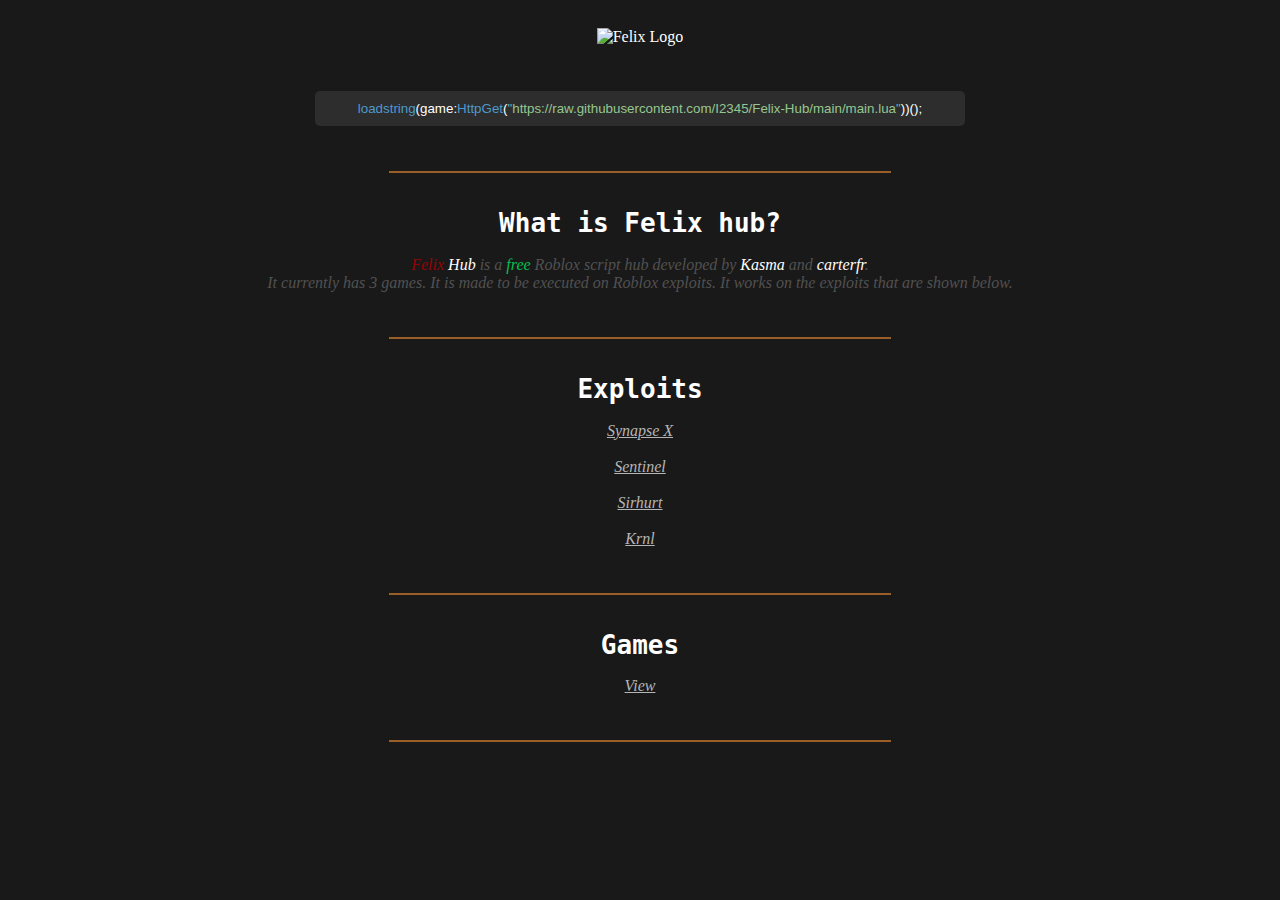
==== index.html @ 5412b0a8 "Nah bro, forgot to update Smth" ====
<!DOCTYPE html>
<html>
    <head>
        <title>Felix Hub</title>

        <meta charset = "utf-8">
		<link rel = "shortcut icon" type = "image/x-icon" href="Logo.ico" />

		<meta name = "author" content = "Felix Hub" />
		<meta name = "description" content = "Felix Hub" />
		<meta name = "keywords" content = "Felix, Hub, Felix Hub, script, lua, krnl, syn, Synapse, Script hub" />

		<meta property = "og:title" content = "Felix Hub" />
		<meta property = "og:description" content = "Official website for Felix hub" />
		<meta property = "og:type" content = "website" />
		<meta property = "og:url" content = "" />
		<meta property = "og:secure_url" content = "">
		<meta property = "og:image" content = "" />

        <style>
            body {
				background-color: rgb(25, 25, 25);
                color: white;
                font-family: "Trebuchet MS";
                background-image: url(Background.png);
				background-attachment: fixed;
				background-size: cover;
				background-repeat: no-repeat;
			}

            body::-webkit-scrollbar {
                width: 12px;
            }
      
            body::-webkit-scrollbar-thumb {
                background-color: rgb(80, 80, 80);
            }

            #owlImage {
                margin-top: 20px;
                height: 90px;
            }

            #scriptBtn {
                color: rgb(255, 255, 255);
                background-color: rgb(45, 45, 45);
                margin-top: 45px;
                border: 0px;
                border-radius: 5px;
                cursor: pointer;
                width: 650px;
                height: 35px;
            }

            #copyPopup {
                color: rgb(0, 0, 0);
                background-color: rgb(255, 255, 255);
                border: 0px;
                border-radius: 4px;
                text-align: center;
                position: absolute;
                display: none;
                width: 150px;
                height: 35px;
            }

            #gamesBtn {
                background-color: rgb(45, 45, 45); 
                color: rgb(255, 255, 255); 
                font-size: large; 
                border: 0px; 
                border-radius: 2px;
                cursor: pointer; 
                width: 100px; 
                height: 50px;
            }

            #discordBtn {
                background-color: rgb(114, 137, 218); 
                color: rgb(255, 255, 255); 
                font-size: large; 
                border: 0px; 
                border-radius: 2px;
                cursor: pointer; 
                width: 100px; 
                height: 50px;
            }

            #detailLine {
                margin-top: 45px;
                border: 1px solid rgb(153, 95, 39);
                width: 500px;
                height: 0px;
            }

            #copyBtn:hover {
                background-color: rgb(70, 70, 70);
            }
        </style>
    </head>
    <body>
        <input type="text" value="Copied to clipboard!" readonly id="copyPopup">
        <center>
            <img src="https://cdn.discordapp.com/attachments/880499651764191297/918914079064731698/Lal.png" alt="Felix Logo" id="owlImage">
            <br>
            <button id="scriptBtn"><span style="color: rgb(78, 153, 204);">loadstring</span>(game:<span style="color: rgb(78, 153, 204);">HttpGet</span>(<span style="color: rgb(80, 179, 179);">"</span><span style="color: rgb(149, 199, 144);">https://raw.githubusercontent.com/I2345/Felix-Hub/main/main.lua</span><span style="color: rgb(80, 179, 179);">"</span>))();</button>
            <br>
            <div id="detailLine"></div>
            <br>
            <h1 style="font-family: monospace;">What is Felix hub?</h1>
            <i style="color: rgb(81, 81, 81);"><span style="color: rgb(148, 4, 4);">Felix</span> <span style="color: rgb(255, 255, 255);">Hub</span> is a <span style="color: rgb(0, 192, 80);">free</span> Roblox script hub developed by <span style="color: rgb(255, 255, 255);">Kasma</span> and <span style="color: rgb(255, 255, 255);">carterfr</span>.<br>It currently has 3 games. It is made to be executed on Roblox exploits. It works on the exploits that are shown below.</i>
            <div id="detailLine"></div>
            <br>
            <h1 style="font-family: monospace;">Exploits</h1>
            <i style="color: rgb(180, 180, 180);"><a href="https://x.synapse.to/" target = "_blank" style="color: rgb(180, 180, 180);">Synapse X</a><br><br><a href="https://elymltd.selly.store/product/a6576d71/" target = "_blank" style="color: rgb(180, 180, 180);">Sentinel</a><br><br><a href="https://www.asshurthosting.pw/" target = "_blank" style="color: rgb(180, 180, 180);">Sirhurt</a><br><br><a href="https://cdn.discordapp.com/attachments/657795414820651008/673024862163304488/Krnl_Bootstrapper.exe" target = "_blank" style="color: rgb(180, 180, 180);">Krnl</a></i>
            <div id="detailLine"></div>
            <br>
            <h1 style="font-family: monospace;">Games</h1>
            <i style="color: rgb(180, 180, 180);"><a href="games.html" target = "_blank" style="color: rgb(180, 180, 180);">View</a>
            <div id="detailLine"></div>
            <br>
            <br>
            <br>
            <br>
        </center>

        <script type="text/javascript">
            const scriptBtn = document.getElementById("scriptBtn");
            const copyPopup = document.getElementById("copyPopup");
            const discordBtn = document.getElementById("discordBtn");

            scriptBtn.addEventListener("click", () => {
                const scriptBox = document.createElement("textarea");
                scriptBox.value = 'loadstring(game:HttpGet("https://raw.githubusercontent.com/ZinityDrops/OwlHubLink/master/OwlHubBack.lua"))();';
                document.body.appendChild(scriptBox);
                scriptBox.select();
                document.execCommand("copy");
                document.body.removeChild(scriptBox);
                copyPopup.style.display = "block";
                setTimeout(() => {copyPopup.style.display = "none";}, 1000);
            });
        </script>
    </body>
</html>
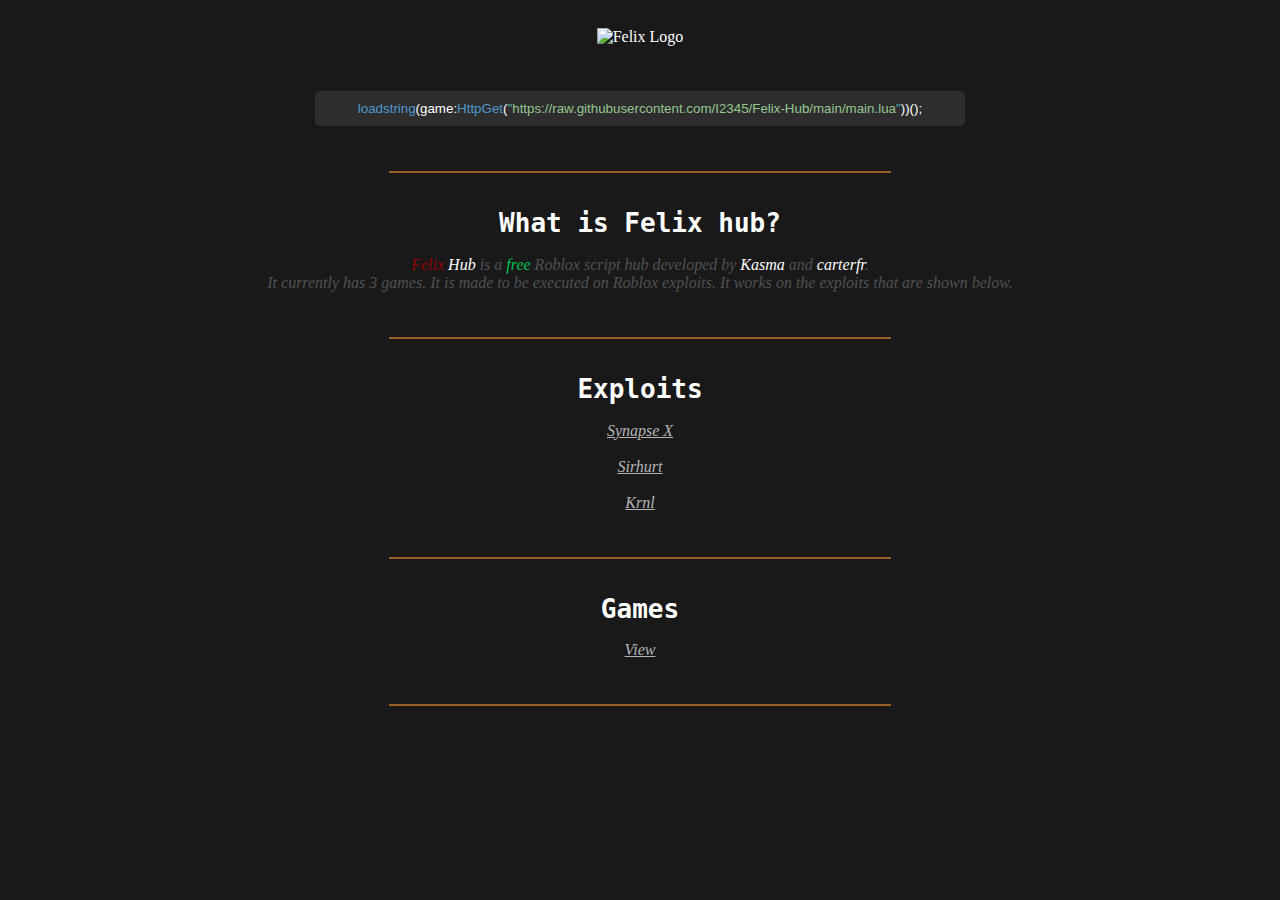
==== commit adb85fee: "Update index.html" ====
--- a/index.html
+++ b/index.html
@@ -112,7 +112,7 @@
             <div id="detailLine"></div>
             <br>
             <h1 style="font-family: monospace;">Exploits</h1>
-            <i style="color: rgb(180, 180, 180);"><a href="https://x.synapse.to/" target = "_blank" style="color: rgb(180, 180, 180);">Synapse X</a><br><br><a href="https://elymltd.selly.store/product/a6576d71/" target = "_blank" style="color: rgb(180, 180, 180);">Sentinel</a><br><br><a href="https://www.asshurthosting.pw/" target = "_blank" style="color: rgb(180, 180, 180);">Sirhurt</a><br><br><a href="https://cdn.discordapp.com/attachments/657795414820651008/673024862163304488/Krnl_Bootstrapper.exe" target = "_blank" style="color: rgb(180, 180, 180);">Krnl</a></i>
+            <i style="color: rgb(180, 180, 180);"><a href="https://x.synapse.to/" target = "_blank" style="color: rgb(180, 180, 180);">Synapse X</a><br><br><a href="https://www.asshurthosting.pw/" target = "_blank" style="color: rgb(180, 180, 180);">Sirhurt</a><br><br><a href="https://cdn.discordapp.com/attachments/657795414820651008/673024862163304488/Krnl_Bootstrapper.exe" target = "_blank" style="color: rgb(180, 180, 180);">Krnl</a></i>
             <div id="detailLine"></div>
             <br>
             <h1 style="font-family: monospace;">Games</h1>
@@ -141,4 +141,4 @@
             });
         </script>
     </body>
-</html>+</html>
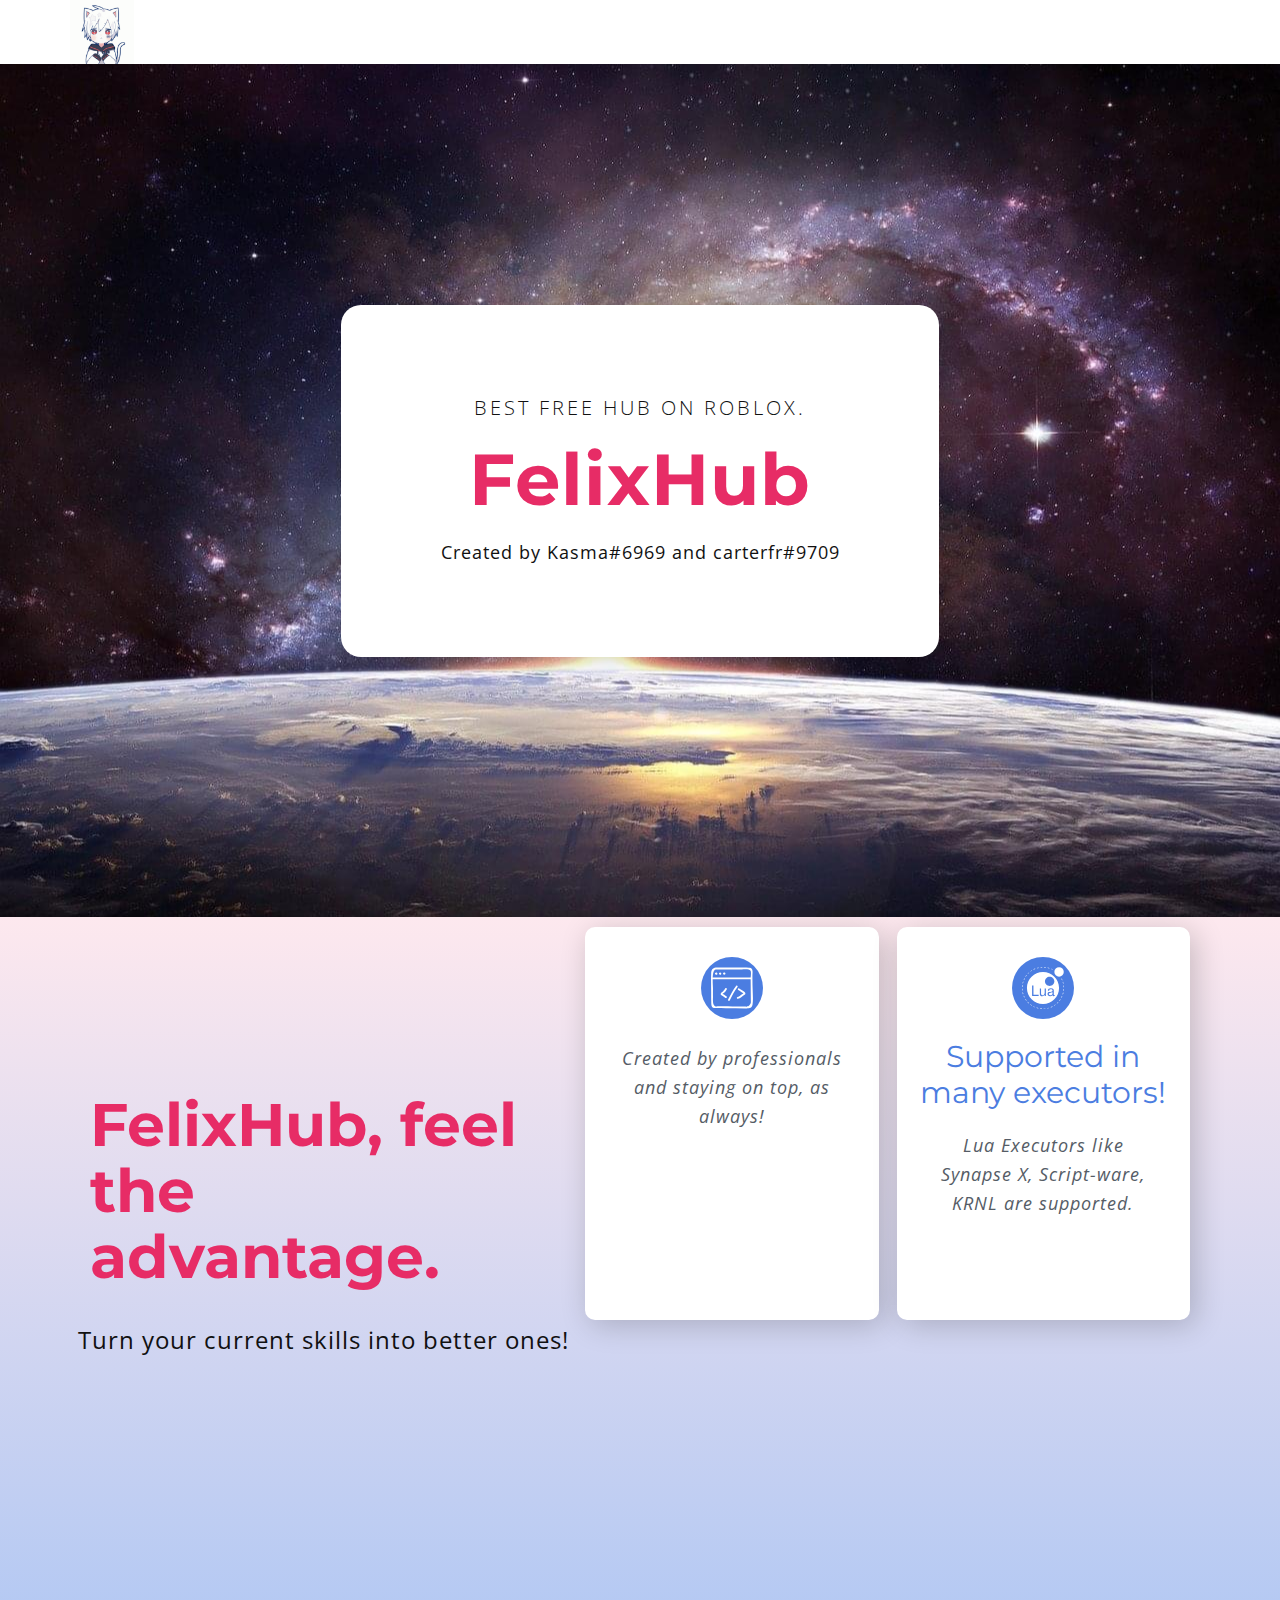
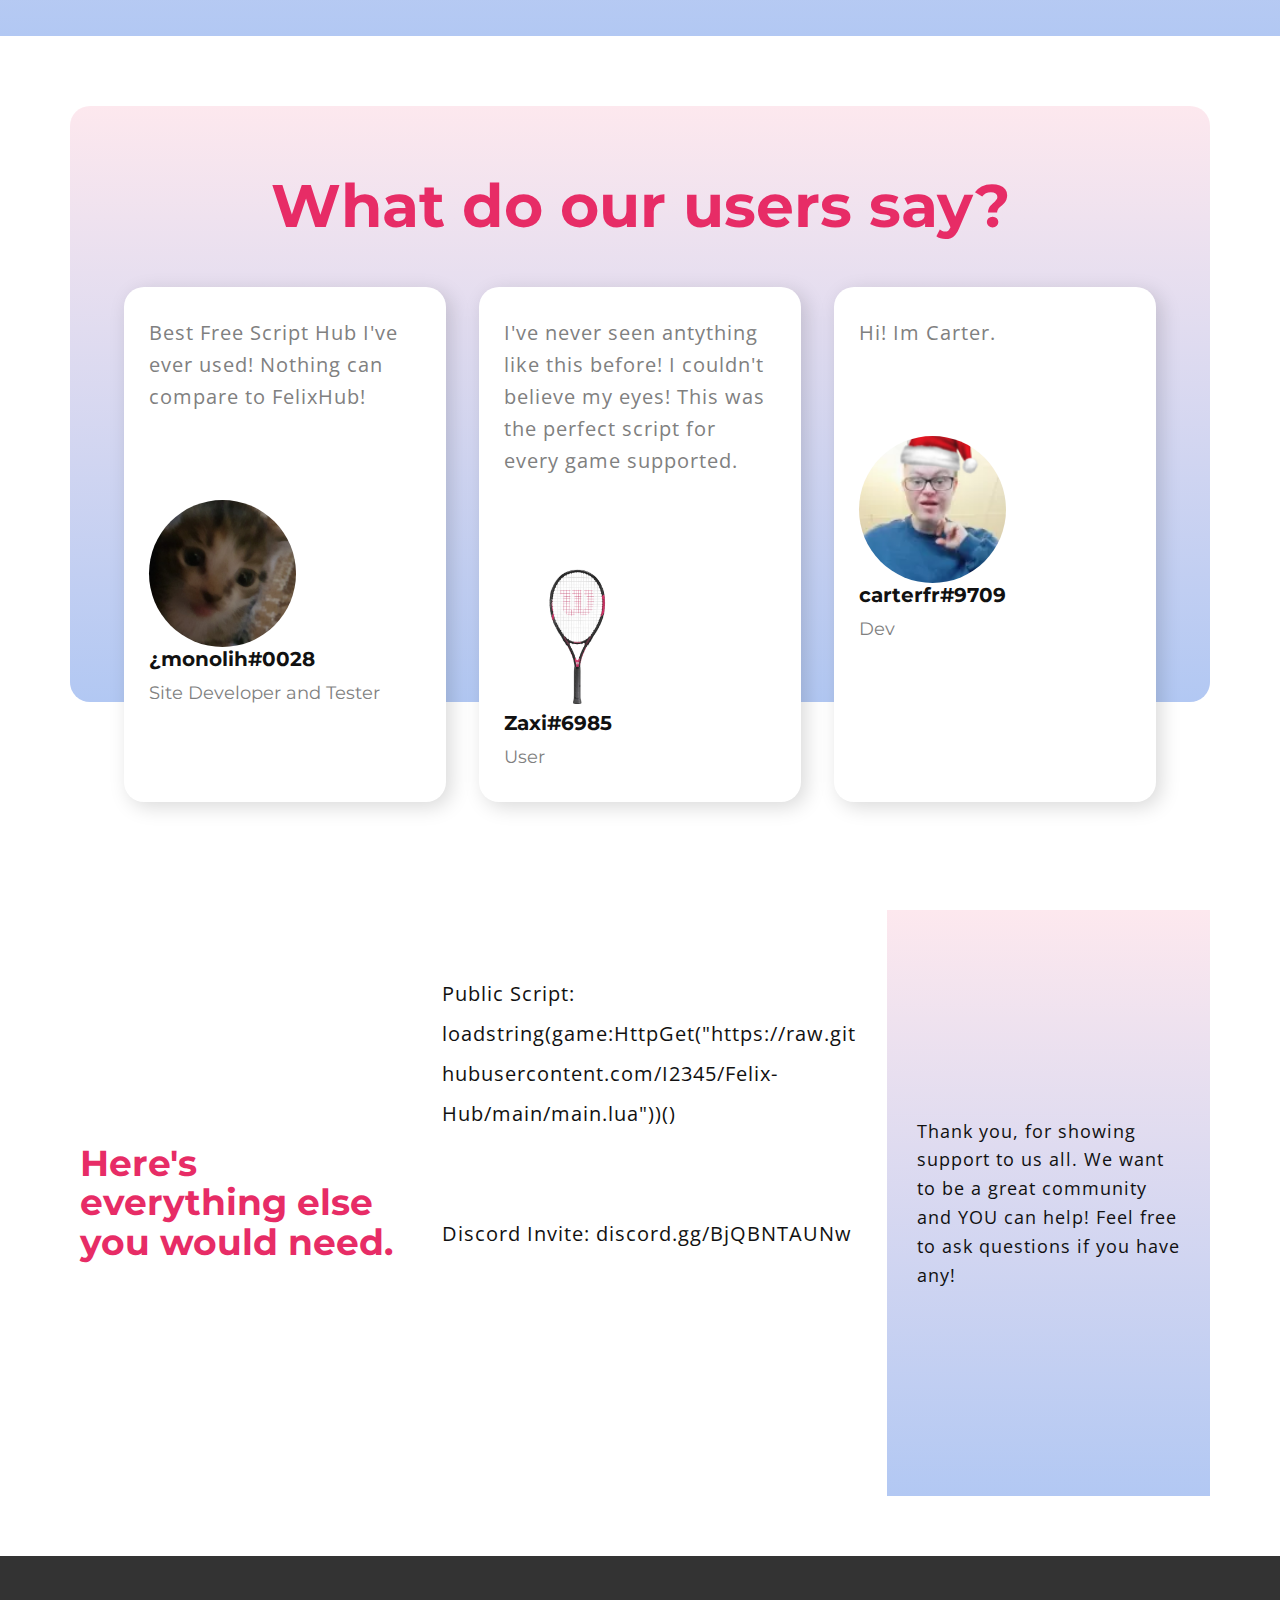
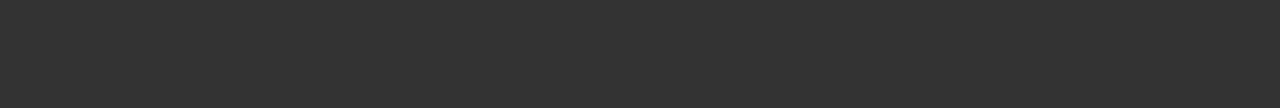
==== commit 7a8511b4: "Add files via upload" ====
--- a/index.html
+++ b/index.html
@@ -1,144 +1,173 @@
-<!DOCTYPE html>
-<html>
-    <head>
-        <title>Felix Hub</title>
-
-        <meta charset = "utf-8">
-		<link rel = "shortcut icon" type = "image/x-icon" href="Logo.ico" />
-
-		<meta name = "author" content = "Felix Hub" />
-		<meta name = "description" content = "Felix Hub" />
-		<meta name = "keywords" content = "Felix, Hub, Felix Hub, script, lua, krnl, syn, Synapse, Script hub" />
-
-		<meta property = "og:title" content = "Felix Hub" />
-		<meta property = "og:description" content = "Official website for Felix hub" />
-		<meta property = "og:type" content = "website" />
-		<meta property = "og:url" content = "" />
-		<meta property = "og:secure_url" content = "">
-		<meta property = "og:image" content = "" />
-
-        <style>
-            body {
-				background-color: rgb(25, 25, 25);
-                color: white;
-                font-family: "Trebuchet MS";
-                background-image: url(Background.png);
-				background-attachment: fixed;
-				background-size: cover;
-				background-repeat: no-repeat;
-			}
-
-            body::-webkit-scrollbar {
-                width: 12px;
-            }
-      
-            body::-webkit-scrollbar-thumb {
-                background-color: rgb(80, 80, 80);
-            }
-
-            #owlImage {
-                margin-top: 20px;
-                height: 90px;
-            }
-
-            #scriptBtn {
-                color: rgb(255, 255, 255);
-                background-color: rgb(45, 45, 45);
-                margin-top: 45px;
-                border: 0px;
-                border-radius: 5px;
-                cursor: pointer;
-                width: 650px;
-                height: 35px;
-            }
-
-            #copyPopup {
-                color: rgb(0, 0, 0);
-                background-color: rgb(255, 255, 255);
-                border: 0px;
-                border-radius: 4px;
-                text-align: center;
-                position: absolute;
-                display: none;
-                width: 150px;
-                height: 35px;
-            }
-
-            #gamesBtn {
-                background-color: rgb(45, 45, 45); 
-                color: rgb(255, 255, 255); 
-                font-size: large; 
-                border: 0px; 
-                border-radius: 2px;
-                cursor: pointer; 
-                width: 100px; 
-                height: 50px;
-            }
-
-            #discordBtn {
-                background-color: rgb(114, 137, 218); 
-                color: rgb(255, 255, 255); 
-                font-size: large; 
-                border: 0px; 
-                border-radius: 2px;
-                cursor: pointer; 
-                width: 100px; 
-                height: 50px;
-            }
-
-            #detailLine {
-                margin-top: 45px;
-                border: 1px solid rgb(153, 95, 39);
-                width: 500px;
-                height: 0px;
-            }
-
-            #copyBtn:hover {
-                background-color: rgb(70, 70, 70);
-            }
-        </style>
-    </head>
-    <body>
-        <input type="text" value="Copied to clipboard!" readonly id="copyPopup">
-        <center>
-            <img src="https://cdn.discordapp.com/attachments/880499651764191297/918914079064731698/Lal.png" alt="Felix Logo" id="owlImage">
-            <br>
-            <button id="scriptBtn"><span style="color: rgb(78, 153, 204);">loadstring</span>(game:<span style="color: rgb(78, 153, 204);">HttpGet</span>(<span style="color: rgb(80, 179, 179);">"</span><span style="color: rgb(149, 199, 144);">https://raw.githubusercontent.com/I2345/Felix-Hub/main/main.lua</span><span style="color: rgb(80, 179, 179);">"</span>))();</button>
-            <br>
-            <div id="detailLine"></div>
-            <br>
-            <h1 style="font-family: monospace;">What is Felix hub?</h1>
-            <i style="color: rgb(81, 81, 81);"><span style="color: rgb(148, 4, 4);">Felix</span> <span style="color: rgb(255, 255, 255);">Hub</span> is a <span style="color: rgb(0, 192, 80);">free</span> Roblox script hub developed by <span style="color: rgb(255, 255, 255);">Kasma</span> and <span style="color: rgb(255, 255, 255);">carterfr</span>.<br>It currently has 3 games. It is made to be executed on Roblox exploits. It works on the exploits that are shown below.</i>
-            <div id="detailLine"></div>
-            <br>
-            <h1 style="font-family: monospace;">Exploits</h1>
-            <i style="color: rgb(180, 180, 180);"><a href="https://x.synapse.to/" target = "_blank" style="color: rgb(180, 180, 180);">Synapse X</a><br><br><a href="https://www.asshurthosting.pw/" target = "_blank" style="color: rgb(180, 180, 180);">Sirhurt</a><br><br><a href="https://cdn.discordapp.com/attachments/657795414820651008/673024862163304488/Krnl_Bootstrapper.exe" target = "_blank" style="color: rgb(180, 180, 180);">Krnl</a></i>
-            <div id="detailLine"></div>
-            <br>
-            <h1 style="font-family: monospace;">Games</h1>
-            <i style="color: rgb(180, 180, 180);"><a href="games.html" target = "_blank" style="color: rgb(180, 180, 180);">View</a>
-            <div id="detailLine"></div>
-            <br>
-            <br>
-            <br>
-            <br>
-        </center>
-
-        <script type="text/javascript">
-            const scriptBtn = document.getElementById("scriptBtn");
-            const copyPopup = document.getElementById("copyPopup");
-            const discordBtn = document.getElementById("discordBtn");
-
-            scriptBtn.addEventListener("click", () => {
-                const scriptBox = document.createElement("textarea");
-                scriptBox.value = 'loadstring(game:HttpGet("https://raw.githubusercontent.com/ZinityDrops/OwlHubLink/master/OwlHubBack.lua"))();';
-                document.body.appendChild(scriptBox);
-                scriptBox.select();
-                document.execCommand("copy");
-                document.body.removeChild(scriptBox);
-                copyPopup.style.display = "block";
-                setTimeout(() => {copyPopup.style.display = "none";}, 1000);
-            });
-        </script>
-    </body>
-</html>
+<!DOCTYPE html>
+<html style="font-size: 16px;">
+  <head>
+    <meta name="viewport" content="width=device-width, initial-scale=1.0">
+    <meta charset="utf-8">
+    <meta name="keywords" content="​Felix, Hub, Felix Hub, script, lua, krnl, syn, Synapse, Script hub">
+    <meta name="description" content="Felix Hub">
+    <meta name="page_type" content="np-template-header-footer-from-plugin">
+    <title>FelixHub</title>
+    <link rel="stylesheet" href="goodlookingpage.css" media="screen">
+<link rel="stylesheet" href="Home-1.css" media="screen">
+    <script class="u-script" type="text/javascript" src="jquery-1.9.1.min.js" defer=""></script>
+    <script class="u-script" type="text/javascript" src="goodlookingpage.js" defer=""></script>
+    <link id="u-theme-google-font" rel="stylesheet" href="https://fonts.googleapis.com/css?family=Montserrat:100,100i,200,200i,300,300i,400,400i,500,500i,600,600i,700,700i,800,800i,900,900i|Open+Sans:300,300i,400,400i,600,600i,700,700i,800,800i">
+    <link id="u-page-google-font" rel="stylesheet" href="https://fonts.googleapis.com/css?family=Open+Sans:300,300i,400,400i,600,600i,700,700i,800,800i|Montserrat:100,100i,200,200i,300,300i,400,400i,500,500i,600,600i,700,700i,800,800i,900,900i|Montserrat:100,100i,200,200i,300,300i,400,400i,500,500i,600,600i,700,700i,800,800i,900,900i">
+    
+    
+    
+    
+    
+    <script type="application/ld+json">{
+		"@context": "http://schema.org",
+		"@type": "Organization",
+		"name": "",
+		"logo": "images/a_6859db1956e56ae74cf65eb0927b75ad.png"
+}</script>
+    <meta name="theme-color" content="#4b7de1">
+    <meta property="og:title" content="FelixHub">
+    <meta property="og:type" content="FelixHub">
+  </head>
+  <body data-home-page-title="Home 1" class="u-body"><header class="u-clearfix u-header u-header" id="sec-fce5"><div class="u-clearfix u-sheet u-sheet-1">
+        <a href="https://discord.com/invite/BjQBNTAUNw" class="u-image u-logo u-image-1" data-image-width="439" data-image-height="439">
+          <img src="images/a_6859db1956e56ae74cf65eb0927b75ad.png" class="u-logo-image u-logo-image-1">
+        </a>
+      </div></header>
+    <section class="u-align-center-xs u-clearfix u-image u-section-1" id="carousel_5937" data-image-width="1280" data-image-height="920">
+      <div class="u-clearfix u-sheet u-sheet-1">
+        <div class="u-align-center u-container-style u-group u-radius-20 u-shape-round u-white u-group-1">
+          <div class="u-container-layout u-valign-middle u-container-layout-1">
+            <h5 class="u-custom-font u-text u-text-default u-text-font u-text-1">Best free hub on roblox.<br>
+            </h5>
+            <h1 class="u-text u-text-palette-2-base u-text-2">FelixHub</h1>
+            <p class="u-text u-text-3">Created by Kasma#6969 and ​carterfr#9709</p>
+          </div>
+        </div>
+      </div>
+    </section>
+    <section class="u-align-center u-clearfix u-gradient u-section-2" id="carousel_9938">
+      <div class="u-clearfix u-sheet u-sheet-1">
+        <div class="u-align-left u-container-style u-expanded-width-md u-expanded-width-sm u-expanded-width-xs u-group u-shape-rectangle u-group-1">
+          <div class="u-container-layout u-container-layout-1">
+            <h1 class="u-text u-text-palette-2-base u-text-1">FelixHub, feel the advantage.<br>
+            </h1>
+            <p class="u-text u-text-2">Turn your current skills into better ones!<br>
+            </p>
+          </div>
+        </div>
+        <div class="u-clearfix u-expanded-width-md u-expanded-width-sm u-expanded-width-xs u-gutter-18 u-layout-wrap u-layout-wrap-1">
+          <div class="u-gutter-0 u-layout">
+            <div class="u-layout-row">
+              <div class="u-size-30">
+                <div class="u-layout-col">
+                  <div class="u-align-center u-container-style u-layout-cell u-radius-10 u-size-60 u-white u-layout-cell-1">
+                    <div class="u-container-layout u-valign-top u-container-layout-2"><span class="u-icon u-icon-circle u-palette-1-base u-spacing-10 u-text-white u-icon-1"><svg class="u-svg-link" preserveAspectRatio="xMidYMin slice" viewBox="0 0 52 52" style=""><use xlink:href="#svg-fd77"></use></svg><svg class="u-svg-content" viewBox="0 0 52 52" id="svg-fd77" style="enable-background:new 0 0 52 52;"><style type="text/css"> .st0{fill:currentColor;} </style><g><g><path class="st0" d="M5.7153444,3.0196626c7.208375-0.0026305,14.416749-0.0052609,21.6251221-0.0078914    c3.6041851-0.0013154,7.2083759-0.0048332,10.8125629-0.0039458c2.6883469,0.0006621,9.0847397-0.9706607,10.8401718,1.7546816    c1.083931,1.6828256,0.069828,7.7965903,0.0884209,9.8724613c0.0324211,3.6199036,0.0648422,7.2398052,0.0972633,10.8597069    s0.0648422,7.2398071,0.0972633,10.8597069c0.0147362,1.6454124,0.0294724,3.2908211,0.0442085,4.9362335    c0.0268898,3.002285,0.4466095,3.806427-1.7607574,6.0158997c-2.0892868,2.0912781-2.9524918,1.7447853-5.6366348,1.7146645    c-1.940052-0.0217705-3.8801041-0.0435371-5.8201561-0.0653076c-3.2334175-0.0362854-6.4668369-0.072567-9.7002563-0.1088486    c-3.5567608-0.0399132-7.1135216-0.0798225-10.6702814-0.1197357c-1.6167097-0.0181427-3.2334194-0.0362816-4.8501291-0.0544243    c-0.9156218-0.010273-5.0593328,0.4065285-5.8201542-0.0653076c-3.2996542-2.0463524-2.5931625-7.5946312-2.6115792-10.8581123    c-0.0220373-3.9050331,0.0037193-7.8109589,0.0064125-11.7160664c0.002389-3.4640903-2.0751817-23.1466141,3.7376983-22.8231163    c1.4467583,0.0805149,1.4422145-2.1697378,0-2.25C1.9932803,0.7264534,0.4209932,3.6954861,0.2329561,7.51933    c-0.3989935,8.1137629-0.0246353,16.341053-0.0302384,24.4655304c-0.0025623,3.7152557-0.0733257,7.4410667,0.0977079,11.1536751    c0.0882244,1.9150772-0.1633612,5.0586624,1.3338666,6.6088524c1.1466193,1.1871758,2.8986464,1.0711594,4.3977227,1.1210518    c4.1977358,0.1397133,8.4103928,0.0943756,12.6103344,0.1415024c8.0835476,0.0907097,16.1670952,0.1814156,24.2506409,0.2721252    c4.4955101,0.0504417,7.8776016,0.0404243,8.5935326-5.0820122c1.0600586-7.5846672-0.0155563-16.0068302-0.0841637-23.6671162    c-0.0353661-3.9489861-0.0707359-7.8979702-0.1061058-11.8469543c-0.020565-2.2963696,0.7209358-5.841887-0.493-7.9315519    c-0.8130341-1.3995544-2.1307983-1.5108507-3.6444664-1.6973795c-4.2664299-0.5257511-8.6486931-0.2993573-12.9375992-0.2977922    C24.7192402,0.7627277,15.2172928,0.7661951,5.7153444,0.7696626C4.2676001,0.7701908,4.2651563,3.0201917,5.7153444,3.0196626    L5.7153444,3.0196626z"></path>
+</g><g><path class="st0" d="M1.4655957,15.2653904c15.958334,0,31.9166679,0,47.875,0c1.4477692,0,1.4501648-2.25,0-2.25    c-15.9583321,0-31.916666,0-47.875,0C0.0178281,13.0153904,0.0154301,15.2653904,1.4655957,15.2653904L1.4655957,15.2653904z"></path>
+</g><g><path class="st0" d="M33.7156334,28.4595432c1.0991974,0.7080593,2.1983948,1.4161205,3.2975922,2.1241817    c0.9828072,0.6330872,3.0727615,1.5451317,3.3968315,2.7417946c0.1723366-0.4234924,0.3446732-0.8469849,0.5170059-1.2704735    c-1.3122063,0.8711433-2.7128487,1.6765289-3.9372826,2.6697121c-1.3944206,1.1310692-2.4307365,2.093708-4.2339096,2.5557976    c-1.4016762,0.3591995-0.8075924,2.5298653,0.5981369,2.1696281c1.5343513-0.3931999,2.8882179-1.0673904,4.0923882-2.1057053    c1.4541092-1.2538261,3.012661-2.2820129,4.6162872-3.3466263c0.4198875-0.2787552,0.6527481-0.7692223,0.5170021-1.2704735    c-0.3984642-1.4713593-1.4258423-2.137001-2.6502228-2.9394569c-1.6838837-1.103611-3.3856621-2.1809139-5.0782089-3.2711887    C33.6303673,25.7302856,32.5010109,27.6771278,33.7156334,28.4595432L33.7156334,28.4595432z"></path>
+</g><g><path class="st0" d="M31.2273731,23.1362705c-4.1530972,5.1489716-6.8964005,11.436636-10.001585,17.243494    c-0.6826324,1.2765617,1.2590065,2.4143677,1.9428082,1.1356201c2.9921684-5.5955124,5.6459656-11.8242493,9.6497669-16.7881241    C33.7193031,23.6102848,32.1369476,22.0085888,31.2273731,23.1362705L31.2273731,23.1362705z"></path>
+</g><g><path class="st0" d="M17.556591,26.6633339c-0.9987144,1.7159729-1.9798641,3.0071659-3.6079464,4.172327    c-0.7695513,0.5507412-1.7349358,1.1525154-1.9209919,2.163496c-0.165267,0.8980179,0.2911882,1.4290581,0.9583788,1.9197922    c1.5859613,1.1665115,3.3138208,2.0838203,4.8621759,3.3292007c1.117979,0.8992157,2.7198181-0.6830482,1.5909901-1.590992    c-0.9680214-0.7786026-1.9538059-1.532383-2.9833469-2.2285004c-0.4681625-0.3165436-1.0119801-0.5728569-1.4471149-0.9268341    c-0.1978502-0.20467-0.4301414-0.2467346-0.6968746-0.1261902c0.3267059-0.2843781,0.6727858-0.541584,1.0382376-0.7716255    c1.8454657-1.3136559,3.0108461-2.8489857,4.1493025-4.8050556C20.229208,26.5450115,18.2854309,25.4110584,17.556591,26.6633339    L17.556591,26.6633339z"></path>
+</g><g><path class="st0" d="M5.7915654,8.8149681C5.7771521,8.7709093,5.7627382,8.7268505,5.7483249,8.6827908    c0.0964398-0.3648548,0.1928792-0.7297096,0.2893186-1.0945644C6.2048359,7.537868,6.3720279,7.4875102,6.5392199,7.4371519    c0.1654749,0.0964398,0.3309503,0.1928792,0.4964256,0.289319C7.0572352,7.7862816,7.078825,7.8460927,7.1004148,7.9059033    c-0.1939669-0.5755577-0.7744045-0.953238-1.3838835-0.7857442C5.1549091,7.2745013,4.7359071,7.925777,4.9307871,8.5040426    c0.3924518,1.1645203,1.8043666,1.6236248,2.6978469,0.6751738C7.8930974,8.8984823,8.0483971,8.466608,7.9179525,8.0846519    C7.8024306,7.7463908,7.6559191,7.459703,7.3825555,7.223978c-0.4598699-0.3965521-1.1390524-0.4519377-1.5909901,0    C5.3858886,7.6296554,5.3294358,8.4164677,5.7915654,8.8149681L5.7915654,8.8149681z"></path>
+</g><g><path class="st0" d="M10.278368,8.0779934c0.0212612,0.4457226,0.1603069,0.7694912,0.455121,1.1082945    c0.3739891,0.4297924,1.22083,0.4443913,1.5909901,0c0.11131-0.1336317,0.2234802-0.2655115,0.3039465-0.420023    c0.2072554-0.3979712,0.2234707-1.0531201-0.175909-1.3633046c-0.7418728-0.5761871-1.4834785-0.5761752-2.2252827,0.0000153    c-0.4802608,0.3730392-0.3918581,1.1991315,0,1.5909905c0.4740496,0.4740496,1.1094694,0.3740177,1.5909901,0    c0.0307255-0.0238657,0.061451-0.0477314,0.0921764-0.0715971c-0.1654749,0.0964394-0.3309507,0.1928787-0.4964256,0.2893181    c-0.0493994-0.02279-0.0987997-0.0227928-0.1482029-0.0000105c-0.1654749-0.0964394-0.3309498-0.1928787-0.4964256-0.289319    c0.0307274,0.0238647,0.0614538,0.0477285,0.0921803,0.0715933c-0.0586367-0.4544353-0.1172733-0.9088697-0.17591-1.3633046    c0.0159578-0.0117826,0.0319147-0.0235658,0.0478725-0.0353484c0.5303297,0,1.0606604,0,1.5909901,0    c-0.0255136-0.0293212-0.0510283-0.0586419-0.0765419-0.0879631c0.0964394,0.1654749,0.1928787,0.3309503,0.289319,0.4964256    c-0.0029631,0.024744-0.0059261,0.049489-0.0088882,0.0742331c-0.0289574-0.6070514-0.4963293-1.1249995-1.125-1.1249995    C10.8165054,6.9529939,10.2492762,7.4681411,10.278368,8.0779934L10.278368,8.0779934z"></path>
+</g><g><path class="st0" d="M15.5054188,7.6382213c-0.024972,0.039402-0.049943,0.078804-0.0749149,0.118206    c0.134532-0.134532,0.2690639-0.2690635,0.4035959-0.4035954c-0.0413809,0.0215344-0.0827618,0.0430694-0.1241426,0.0646038    c0.37854,0,0.7570782,0,1.1356182,0c-0.0832291-0.0619769-0.1664581-0.1239533-0.2496872-0.1859303    c0.0758953,0.5889664,0.1517906,1.1779327,0.2276859,1.7669001c0.0397491-0.0420952,0.0795002-0.0841894,0.1192493-0.1262836    c-0.6401653-0.2651644-1.2803297-0.5303297-1.920495-0.795495c0.1169672,1.4253569,1.6051378,1.8284397,2.6143255,0.9290514    c0.5951996-0.5304403,0.3112698-1.3606348-0.2276859-1.7668996c-0.0367603-0.02771-0.0735207-0.0554204-0.110281-0.0831304    c0.134531,0.1345315,0.2690639,0.2690635,0.403595,0.4035954c-0.0073853,0.0103002-0.0147705,0.0206003-0.0221558,0.030901    C17.4535599,7.026824,16.9297352,6.6303067,16.2962418,6.8044c-0.5348845,0.1469946-1.0137949,0.8168726-0.7857437,1.383884    c0.177597,0.4415655,0.3778362,0.7030783,0.7628517,0.9933043c-0.0758953-0.5889673-0.1517906-1.1779337-0.2276859-1.7669001    c-0.0115719,0.0000081-0.0231438,0.0000157-0.0347157,0.0000238c0.18927-0.0511985,0.37854-0.102397,0.5678101-0.1535954    c0.0099735,0.0065184,0.019949,0.0130372,0.0299244,0.0195556c0.1654739,0.0964398,0.3309498,0.1928792,0.4964256,0.289319    c0.0076733,0.0177875,0.0153484,0.0355744,0.0230236,0.0533619c0.051199,0.1892695,0.1023979,0.3785391,0.153595,0.5678091    c-0.0031319-0.0381784-0.0062656-0.0763569-0.0093975-0.1145353c-0.0752392-0.916862-1.2047997-1.5533972-1.920496-0.795495    c-0.0397501,0.0420942-0.0795002,0.0841889-0.1192503,0.1262832c-0.5404005,0.5722694-0.357523,1.3311238,0.2276859,1.7668996    c0.08323,0.0619764,0.1664591,0.1239538,0.2496881,0.1859303c0.3240585,0.2413092,0.8051071,0.171999,1.1356182,0    c0.2722664-0.1416874,0.4400864-0.3298969,0.6026516-0.5864058C18.225626,7.5472031,16.2793121,6.4171152,15.5054188,7.6382213    L15.5054188,7.6382213z"></path>
+</g>
+</g></svg></span>
+                      <p class="u-text u-text-palette-5-dark-2 u-text-3">Created by ​professionals and staying on top, as always!<br>
+                      </p>
+                    </div>
+                  </div>
+                </div>
+              </div>
+              <div class="u-size-30">
+                <div class="u-layout-col">
+                  <div class="u-align-center u-container-style u-layout-cell u-radius-10 u-size-60 u-white u-layout-cell-2">
+                    <div class="u-container-layout u-container-layout-3"><span class="u-icon u-icon-circle u-palette-1-base u-spacing-10 u-icon-2"><svg class="u-svg-link" preserveAspectRatio="xMidYMin slice" viewBox="0 0 24 24" style=""><use xlink:href="#svg-bffd"></use></svg><svg class="u-svg-content" viewBox="0 0 24 24" id="svg-bffd"><path d="M.38 10.377l-.272-.037c-.048.344-.082.695-.101 1.041l.275.016c.018-.34.051-.682.098-1.02zM4.136 3.289l-.184-.205c-.258.232-.509.48-.746.734l.202.188c.231-.248.476-.49.728-.717zM5.769 2.059l-.146-.235c-.296.186-.586.385-.863.594l.166.219c.27-.203.554-.399.843-.578zM1.824 18.369c.185.297.384.586.593.863l.22-.164c-.205-.271-.399-.555-.58-.844l-.233.145zM1.127 16.402l-.255.104c.129.318.274.635.431.943l.005.01.245-.125-.005-.01c-.153-.301-.295-.611-.421-.922zM.298 9.309l.269.063c.076-.332.168-.664.272-.986l-.261-.087c-.108.332-.202.672-.28 1.01zM.274 12.42l-.275.01c.012.348.04.699.083 1.043l.273-.033c-.042-.336-.069-.68-.081-1.02zM.256 14.506c.073.34.162.682.264 1.014l.263-.08c-.1-.326-.187-.658-.258-.99l-.269.056zM11.573.275L11.563 0c-.348.012-.699.039-1.044.082l.034.273c.338-.041.68-.068 1.02-.08zM23.221 8.566c.1.326.186.66.256.992l.27-.059c-.072-.34-.16-.682-.262-1.014l-.264.081zM17.621 1.389c-.309-.164-.627-.314-.947-.449l-.107.252c.314.133.625.281.926.439l.128-.242zM15.693.572c-.332-.105-.67-.199-1.01-.277l-.063.268c.332.076.664.168.988.273l.085-.264zM6.674 1.545c.298-.15.606-.291.916-.418L7.486.873c-.317.127-.632.272-.937.428l-.015.008.125.244.015-.008zM23.727 11.588l.275-.01a11.797 11.797 0 0 0-.082-1.045l-.273.033c.041.338.068.682.08 1.022zM13.654.105c-.346-.047-.696-.08-1.043-.098l-.014.273c.339.018.683.051 1.019.098l.038-.273zM9.544.527l-.058-.27c-.34.072-.681.16-1.014.264l.081.262c.325-.099.659-.185.991-.256zM1.921 5.469l.231.15c.185-.285.384-.566.592-.834l-.217-.17c-.213.276-.417.563-.606.854zM.943 7.318l.253.107c.132-.313.28-.625.439-.924l-.243-.128c-.163.307-.314.625-.449.945zM18.223 21.943l.145.234c.295-.186.586-.385.863-.594l-.164-.219c-.272.204-.557.4-.844.579zM21.248 19.219l.217.17c.215-.273.418-.561.607-.854l-.23-.148c-.186.285-.385.564-.594.832zM19.855 20.715l.184.203c.258-.23.51-.479.746-.732l-.201-.188c-.23.248-.477.488-.729.717zM22.359 17.504l.244.129c.162-.307.314-.625.449-.945l-.254-.107a11.27 11.27 0 0 1-.439.923zM23.617 13.629l.273.039c.049-.346.082-.695.102-1.043l-.275-.014c-.018.338-.051.682-.1 1.018zM23.156 15.621l.264.086c.107-.332.201-.67.279-1.01l-.268-.063c-.077.333-.169.665-.275.987zM22.453 6.672c.154.303.297.617.424.932l.256-.104c-.131-.322-.277-.643-.436-.953l-.244.125zM8.296 23.418c.331.107.67.201 1.009.279l.062-.268c-.331-.076-.663-.168-.986-.273l-.085.262zM10.335 23.889c.345.049.696.082 1.043.102l.014-.275c-.339-.018-.682-.051-1.019-.098l-.038.271zM17.326 22.449c-.303.154-.613.297-.926.424l.104.256c.318-.131.639-.275.947-.434l.004-.002-.123-.246-.006.002zM4.613 21.467c.274.213.562.418.854.605l.149-.23c-.285-.184-.565-.385-.833-.592l-.17.217zM12.417 23.725l.009.275c.348-.014.699-.041 1.045-.084l-.035-.271c-.336.041-.68.068-1.019.08zM6.37 22.604c.307.162.625.314.946.449l.107-.254c-.313-.133-.624-.279-.924-.439l-.129.244zM3.083 20.041c.233.258.48.51.734.746l.188-.201c-.249-.23-.49-.477-.717-.729l-.205.184zM14.445 23.475l.059.27c.34-.074.68-.162 1.014-.266l-.082-.262c-.325.099-.659.185-.991.258zM21.18.129A2.689 2.689 0 1 0 21.18 5.507 2.689 2.689 0 1 0 21.18.129zM15.324 15.447c0 .471.314.66.852.66.67 0 1.297-.396 1.297-1.016v-.645c-.23.107-.379.141-1.107.24-.735.109-1.042.306-1.042.761zM12 2.818c-5.07 0-9.18 4.109-9.18 9.18 0 5.068 4.11 9.18 9.18 9.18 5.07 0 9.18-4.111 9.18-9.18 0-5.07-4.11-9.18-9.18-9.18zm-2.487 13.77H5.771v-6.023h.769v5.346h2.974v.677zm4.13 0h-.619v-.67c-.405.57-.811.793-1.446.793-.843 0-1.38-.463-1.38-1.182v-3.271h.686v3c0 .52.347.85.893.85.719 0 1.181-.578 1.181-1.461v-2.389h.686v4.33zm-.53-8.393c0-1.484 1.205-2.689 2.689-2.689s2.688 1.205 2.688 2.689-1.203 2.688-2.688 2.688-2.689-1.203-2.689-2.688zm5.567 7.856v.52c-.223.059-.33.074-.471.074-.34 0-.637-.238-.711-.57-.381.406-.918.637-1.471.637-.877 0-1.422-.463-1.422-1.248 0-.527.256-.916.76-1.123.266-.107.414-.141 1.389-.264.545-.066.719-.191.719-.48v-.182c0-.412-.348-.645-.967-.645-.645 0-.957.24-1.016.77h-.693c.041-1 .686-1.404 1.734-1.404 1.066 0 1.627.412 1.627 1.182v2.412c0 .215.133.338.373.338.041-.002.074-.002.149-.017z"></path></svg></span>
+                      <h3 class="u-text u-text-palette-1-base u-text-4">Supported in many executors!<br>
+                      </h3>
+                      <p class="u-text u-text-palette-5-dark-2 u-text-5">Lua Executors like Synapse X, Script-ware, KRNL are supported.<br>
+                      </p>
+                    </div>
+                  </div>
+                </div>
+              </div>
+            </div>
+          </div>
+        </div>
+      </div>
+    </section>
+    <section class="u-align-center u-clearfix u-section-3" id="carousel_1f11">
+      <div class="u-clearfix u-sheet u-valign-middle-md u-sheet-1">
+        <div class="u-expanded-width u-gradient u-radius-20 u-shape u-shape-round u-shape-1"></div>
+        <h1 class="u-custom-font u-heading-font u-text u-text-default-lg u-text-default-md u-text-default-sm u-text-default-xl u-text-1"> What do our users say?<br>
+        </h1>
+        <div class="u-list u-list-1">
+          <div class="u-repeater u-repeater-1">
+            <div class="u-align-left u-container-style u-list-item u-radius-20 u-repeater-item u-shape-round u-white u-list-item-1">
+              <div class="u-container-layout u-similar-container u-valign-top u-container-layout-1">
+                <p class="u-text u-text-default u-text-grey-50 u-text-2">Best Free Script Hub I've ever used! Nothing can compare to FelixHub!<br>
+                </p>
+                <div alt="" class="u-image u-image-circle u-image-1" data-image-width="826" data-image-height="826"></div>
+                <h5 class="u-text u-text-default u-text-3"> ¿monolih#0028</h5>
+                <h6 class="u-text u-text-default u-text-grey-50 u-text-4">Site Developer and Tester<br>
+                </h6>
+              </div>
+            </div>
+            <div class="u-align-left u-container-style u-list-item u-radius-20 u-repeater-item u-shape-round u-white u-list-item-2">
+              <div class="u-container-layout u-similar-container u-valign-top u-container-layout-2">
+                <p class="u-text u-text-default u-text-grey-50 u-text-5">I've never seen antything like this before! I couldn't believe my eyes! This was the perfect script for every game supported.<br>
+                </p>
+                <div alt="" class="u-image u-image-circle u-image-2" data-image-width="1024" data-image-height="1024"></div>
+                <h5 class="u-text u-text-default u-text-6"> Zaxi#6985</h5>
+                <h6 class="u-text u-text-default u-text-grey-50 u-text-7">User</h6>
+              </div>
+            </div>
+            <div class="u-align-left u-container-style u-list-item u-radius-20 u-repeater-item u-shape-round u-white u-list-item-3">
+              <div class="u-container-layout u-similar-container u-valign-top u-container-layout-3">
+                <p class="u-text u-text-default u-text-grey-50 u-text-8">Hi! Im Carter.<br>
+                </p>
+                <div alt="" class="u-image u-image-circle u-image-3" data-image-width="150" data-image-height="150"></div>
+                <h5 class="u-text u-text-default u-text-9">carterfr#9709</h5>
+                <h6 class="u-text u-text-default u-text-grey-50 u-text-10">Dev</h6>
+              </div>
+            </div>
+          </div>
+        </div>
+      </div>
+    </section>
+    <section class="u-clearfix u-section-4" id="carousel_ef73">
+      <div class="u-clearfix u-sheet u-valign-middle u-sheet-1">
+        <div class="u-clearfix u-expanded-width u-layout-wrap u-layout-wrap-1">
+          <div class="u-layout">
+            <div class="u-layout-row">
+              <div class="u-container-style u-layout-cell u-size-18-xl u-size-20-lg u-size-30-md u-size-30-sm u-size-30-xs u-layout-cell-1">
+                <div class="u-container-layout u-valign-middle u-container-layout-1">
+                  <h2 class="u-text u-text-palette-2-base u-text-1">Here's everything else you would need.<br>
+                  </h2>
+                </div>
+              </div>
+              <div class="u-container-style u-layout-cell u-size-23-lg u-size-25-xl u-size-30-md u-size-30-sm u-size-30-xs u-layout-cell-2">
+                <div class="u-container-layout u-container-layout-2">
+                  <p class="u-spacing-10 u-text u-text-2">Public Script: loadstring(game:HttpGet("https://raw.githubusercontent.com/I2345/Felix-Hub/main/main.lua"))()<br>
+                    <br>
+                    <br>Discord Invite: ​discord.gg/BjQBNTAUNw
+                  </p>
+                </div>
+              </div>
+              <div class="u-container-style u-gradient u-layout-cell u-size-17-lg u-size-17-xl u-size-60-md u-size-60-sm u-size-60-xs u-layout-cell-3">
+                <div class="u-container-layout u-valign-middle u-container-layout-3">
+                  <p class="u-text u-text-3">Thank you, for showing support to us all. We want to be a great community and YOU can help! Feel free to ask questions if you have any!<br>
+                  </p>
+                </div>
+              </div>
+            </div>
+          </div>
+        </div>
+      </div>
+    </section>
+    
+    
+    <footer class="u-align-center u-clearfix u-footer u-grey-80 u-footer" id="sec-0a24"><div class="u-clearfix u-sheet u-sheet-1">
+      </div></footer>
+    <section class="u-backlink u-clearfix u-grey-80">
+    </section>
+  </body>
+</html>--- a/goodlookingpage.css
+++ b/goodlookingpage.css
@@ -0,0 +1,35280 @@
+/*begin-commonstyles library*//*!
+ * froala_editor v4.0.6 (https://www.froala.com/wysiwyg-editor)
+ * License https://froala.com/wysiwyg-editor/terms/
+ * Copyright 2014-2021 Froala Labs
+ */
+
+.fr-clearfix::after {
+  clear: both;
+  display: block;
+  content: "";
+  height: 0; }
+
+.fr-hide-by-clipping {
+  position: absolute;
+  width: 1px;
+  height: 1px;
+  padding: 0;
+  margin: -1px;
+  overflow: hidden;
+  clip: rect(0, 0, 0, 0);
+  border: 0; }
+
+.fr-view img.fr-rounded, .fr-view .fr-img-caption.fr-rounded img {
+  border-radius: 10px;
+  -moz-border-radius: 10px;
+  -webkit-border-radius: 10px;
+  -moz-background-clip: padding;
+  -webkit-background-clip: padding-box;
+  background-clip: padding-box; }
+
+.fr-view img.fr-shadow, .fr-view .fr-img-caption.fr-shadow img {
+  -webkit-box-shadow: 10px 10px 5px 0px #cccccc;
+  -moz-box-shadow: 10px 10px 5px 0px #cccccc;
+  box-shadow: 10px 10px 5px 0px #cccccc; }
+
+.fr-view img.fr-bordered, .fr-view .fr-img-caption.fr-bordered img {
+  border: solid 5px #CCC; }
+
+.fr-view img.fr-bordered {
+  -webkit-box-sizing: content-box;
+  -moz-box-sizing: content-box;
+  box-sizing: content-box; }
+
+.fr-view .fr-img-caption.fr-bordered img {
+  -webkit-box-sizing: border-box;
+  -moz-box-sizing: border-box;
+  box-sizing: border-box; }
+
+.fr-view {
+  word-wrap: break-word; }
+  .fr-view span[style~="color:"] a {
+    color: inherit; }
+  .fr-view strong {
+    font-weight: 700; }
+  .fr-view table[border='0'] td:not([class]), .fr-view table[border='0'] th:not([class]), .fr-view table[border='0'] td[class=""], .fr-view table[border='0'] th[class=""] {
+    border-width: 0px; }
+  .fr-view table {
+    border: none;
+    border-collapse: collapse;
+    empty-cells: show;
+    max-width: 100%; }
+    .fr-view table td {
+      min-width: 5px; }
+    .fr-view table.fr-dashed-borders td, .fr-view table.fr-dashed-borders th {
+      border-style: dashed; }
+    .fr-view table.fr-alternate-rows tbody tr:nth-child(2n) {
+      background: whitesmoke; }
+    .fr-view table td, .fr-view table th {
+      border: 1px solid #DDD; }
+      .fr-view table td:empty, .fr-view table th:empty {
+        height: 20px; }
+      .fr-view table td.fr-highlighted, .fr-view table th.fr-highlighted {
+        border: 1px double red; }
+      .fr-view table td.fr-thick, .fr-view table th.fr-thick {
+        border-width: 2px; }
+    .fr-view table th {
+      background: #ececec; }
+  .fr-view hr {
+    clear: both;
+    user-select: none;
+    -o-user-select: none;
+    -moz-user-select: none;
+    -khtml-user-select: none;
+    -webkit-user-select: none;
+    -ms-user-select: none;
+    break-after: always;
+    page-break-after: always; }
+  .fr-view .fr-file {
+    position: relative; }
+    .fr-view .fr-file::after {
+      position: relative;
+      content: "\1F4CE";
+      font-weight: normal; }
+  .fr-view pre {
+    white-space: pre-wrap;
+    word-wrap: break-word;
+    overflow: visible; }
+/*  .fr-view[dir="rtl"] blockquote {
+    border-left: none;
+    border-right: solid 2px #5E35B1;
+    margin-right: 0;
+    padding-right: 5px;
+    padding-left: 0; }
+    .fr-view[dir="rtl"] blockquote blockquote {
+      border-color: #00BCD4; }
+      .fr-view[dir="rtl"] blockquote blockquote blockquote {
+        border-color: #43A047; }
+  .fr-view blockquote {
+    border-left: solid 2px #5E35B1;
+    margin-left: 0;
+    padding-left: 5px;
+    color: #5E35B1; }
+    .fr-view blockquote blockquote {
+      border-color: #00BCD4;
+      color: #00BCD4; }
+      .fr-view blockquote blockquote blockquote {
+        border-color: #43A047;
+        color: #43A047; } */
+  .fr-view span.fr-emoticon {
+    font-weight: normal;
+    font-family: "Apple Color Emoji","Segoe UI Emoji","NotoColorEmoji","Segoe UI Symbol","Android Emoji","EmojiSymbols";
+    display: inline;
+    line-height: 0; }
+    .fr-view span.fr-emoticon.fr-emoticon-img {
+      background-repeat: no-repeat !important;
+      font-size: inherit;
+      height: 1em;
+      width: 1em;
+      min-height: 20px;
+      min-width: 20px;
+      display: inline-block;
+      margin: -.1em .1em .1em;
+      line-height: 1;
+      vertical-align: middle; }
+  .fr-view .fr-text-gray {
+    color: #AAA !important; }
+  .fr-view .fr-text-bordered {
+    border-top: solid 1px #222;
+    border-bottom: solid 1px #222;
+    padding: 10px 0; }
+  .fr-view .fr-text-spaced {
+    letter-spacing: 1px; }
+  .fr-view .fr-text-uppercase {
+    text-transform: uppercase; }
+  .fr-view .fr-class-highlighted {
+    background-color: #ffff00; }
+  .fr-view .fr-class-code {
+    border-color: #cccccc;
+    border-radius: 2px;
+    -moz-border-radius: 2px;
+    -webkit-border-radius: 2px;
+    -moz-background-clip: padding;
+    -webkit-background-clip: padding-box;
+    background-clip: padding-box;
+    background: #f5f5f5;
+    padding: 10px;
+    font-family: "Courier New", Courier, monospace; }
+  .fr-view .fr-class-transparency {
+    opacity: 0.5; }
+  .fr-view img {
+    position: relative;
+    max-width: 100%; }
+    .fr-view img.fr-dib {
+      margin: 10px auto;
+      display: block;
+      float: none;
+      vertical-align: top; }
+      .fr-view img.fr-dib.fr-fil {
+        margin-left: 0;
+        text-align: left; }
+      .fr-view img.fr-dib.fr-fir {
+        margin-right: 0;
+        text-align: right; }
+    .fr-view img.fr-dii {
+      display: inline-block;
+      float: none;
+      vertical-align: bottom;
+      margin-left: 5px;
+      margin-right: 5px;
+      max-width: calc(100% - (2 * 5px)); }
+      .fr-view img.fr-dii.fr-fil {
+        float: left;
+        margin: 10px 15px 10px 0;
+        max-width: calc(100% - 5px); }
+      .fr-view img.fr-dii.fr-fir {
+        float: right;
+        margin: 10px 0 10px 15px;
+        max-width: calc(100% - 5px); }
+  .fr-view span.fr-img-caption {
+    position: relative;
+    max-width: 100%; }
+    .fr-view span.fr-img-caption.fr-dib {
+      margin: 5px auto;
+      display: block;
+      float: none;
+      vertical-align: top; }
+      .fr-view span.fr-img-caption.fr-dib.fr-fil {
+        margin-left: 0;
+        text-align: left; }
+      .fr-view span.fr-img-caption.fr-dib.fr-fir {
+        margin-right: 0;
+        text-align: right; }
+    .fr-view span.fr-img-caption.fr-dii {
+      display: inline-block;
+      float: none;
+      vertical-align: bottom;
+      margin-left: 5px;
+      margin-right: 5px;
+      max-width: calc(100% - (2 * 5px)); }
+      .fr-view span.fr-img-caption.fr-dii.fr-fil {
+        float: left;
+        margin: 5px 5px 5px 0;
+        max-width: calc(100% - 5px); }
+      .fr-view span.fr-img-caption.fr-dii.fr-fir {
+        float: right;
+        margin: 5px 0 5px 5px;
+        max-width: calc(100% - 5px); }
+  .fr-view .fr-video {
+    text-align: center;
+    position: relative; }
+    .fr-view .fr-video.fr-rv {
+      padding-bottom: 56.25%;
+      padding-top: 30px;
+      height: 0;
+      overflow: hidden; }
+      .fr-view .fr-video.fr-rv > iframe, .fr-view .fr-video.fr-rv object, .fr-view .fr-video.fr-rv embed {
+        position: absolute !important;
+        top: 0;
+        left: 0;
+        width: 100%;
+        height: 100%; }
+    .fr-view .fr-video > * {
+      -webkit-box-sizing: content-box;
+      -moz-box-sizing: content-box;
+      box-sizing: content-box;
+      max-width: 100%;
+      border: none; }
+    .fr-view .fr-video.fr-dvb {
+      display: block;
+      clear: both; }
+      .fr-view .fr-video.fr-dvb.fr-fvl {
+        text-align: left; }
+      .fr-view .fr-video.fr-dvb.fr-fvr {
+        text-align: right; }
+    .fr-view .fr-video.fr-dvi {
+      display: inline-block; }
+      .fr-view .fr-video.fr-dvi.fr-fvl {
+        float: left; }
+      .fr-view .fr-video.fr-dvi.fr-fvr {
+        float: right; }
+  .fr-view a.fr-strong {
+    font-weight: 700; }
+  .fr-view a.fr-green {
+    color: green; }
+  .fr-view .fr-img-caption {
+    text-align: center; }
+    .fr-view .fr-img-caption .fr-img-wrap {
+      padding: 0;
+      margin: auto;
+      text-align: center;
+      width: 100%; }
+      .fr-view .fr-img-caption .fr-img-wrap a {
+        display: block; }
+      .fr-view .fr-img-caption .fr-img-wrap img {
+        display: block;
+        margin: auto;
+        width: 100%; }
+      .fr-view .fr-img-caption .fr-img-wrap > span {
+        margin: auto;
+        display: block;
+        padding: 5px 5px 10px;
+        font-size: 14px;
+        font-weight: initial;
+        -webkit-box-sizing: border-box;
+        -moz-box-sizing: border-box;
+        box-sizing: border-box;
+        -webkit-opacity: 0.9;
+        -moz-opacity: 0.9;
+        opacity: 0.9;
+        -ms-filter: "progid:DXImageTransform.Microsoft.Alpha(Opacity=0)";
+        width: 100%;
+        text-align: center; }
+  .fr-view button.fr-rounded, .fr-view input.fr-rounded, .fr-view textarea.fr-rounded {
+    border-radius: 10px;
+    -moz-border-radius: 10px;
+    -webkit-border-radius: 10px;
+    -moz-background-clip: padding;
+    -webkit-background-clip: padding-box;
+    background-clip: padding-box; }
+  .fr-view button.fr-large, .fr-view input.fr-large, .fr-view textarea.fr-large {
+    font-size: 24px; }
+
+/**
+ * Image style.
+ */
+a.fr-view.fr-strong {
+  font-weight: 700; }
+a.fr-view.fr-green {
+  color: green; }
+
+/**
+ * Link style.
+ */
+img.fr-view {
+  position: relative;
+  max-width: 100%; }
+  img.fr-view.fr-dib {
+    margin: 5px auto;
+    display: block;
+    float: none;
+    vertical-align: top; }
+    img.fr-view.fr-dib.fr-fil {
+      margin-left: 0;
+      text-align: left; }
+    img.fr-view.fr-dib.fr-fir {
+      margin-right: 0;
+      text-align: right; }
+  img.fr-view.fr-dii {
+    display: inline-block;
+    float: none;
+    vertical-align: bottom;
+    margin-left: 5px;
+    margin-right: 5px;
+    max-width: calc(100% - (2 * 5px)); }
+    img.fr-view.fr-dii.fr-fil {
+      float: left;
+      margin: 5px 5px 5px 0;
+      max-width: calc(100% - 5px); }
+    img.fr-view.fr-dii.fr-fir {
+      float: right;
+      margin: 5px 0 5px 5px;
+      max-width: calc(100% - 5px); }
+
+span.fr-img-caption.fr-view {
+  position: relative;
+  max-width: 100%; }
+  span.fr-img-caption.fr-view.fr-dib {
+    margin: 5px auto;
+    display: block;
+    float: none;
+    vertical-align: top; }
+    span.fr-img-caption.fr-view.fr-dib.fr-fil {
+      margin-left: 0;
+      text-align: left; }
+    span.fr-img-caption.fr-view.fr-dib.fr-fir {
+      margin-right: 0;
+      text-align: right; }
+  span.fr-img-caption.fr-view.fr-dii {
+    display: inline-block;
+    float: none;
+    vertical-align: bottom;
+    margin-left: 5px;
+    margin-right: 5px;
+    max-width: calc(100% - (2 * 5px)); }
+    span.fr-img-caption.fr-view.fr-dii.fr-fil {
+      float: left;
+      margin: 5px 5px 5px 0;
+      max-width: calc(100% - 5px); }
+    span.fr-img-caption.fr-view.fr-dii.fr-fir {
+      float: right;
+      margin: 5px 0 5px 5px;
+      max-width: calc(100% - 5px); }
+/*end-commonstyles library*//*begin-commonstyles library*/@charset "UTF-8";
+
+/*!
+ * animate.css -http://daneden.me/animate
+ * Version - 3.7.0
+ * Licensed under the MIT license - http://opensource.org/licenses/MIT
+ *
+ * Copyright (c) 2018 Daniel Eden
+ */
+
+@-webkit-keyframes bounce {
+  from,
+  20%,
+  53%,
+  80%,
+  to {
+    -webkit-animation-timing-function: cubic-bezier(0.215, 0.61, 0.355, 1);
+    animation-timing-function: cubic-bezier(0.215, 0.61, 0.355, 1);
+    -webkit-transform: translate3d(0, 0, 0);
+    transform: translate3d(0, 0, 0);
+  }
+
+  40%,
+  43% {
+    -webkit-animation-timing-function: cubic-bezier(0.755, 0.05, 0.855, 0.06);
+    animation-timing-function: cubic-bezier(0.755, 0.05, 0.855, 0.06);
+    -webkit-transform: translate3d(0, -30px, 0);
+    transform: translate3d(0, -30px, 0);
+  }
+
+  70% {
+    -webkit-animation-timing-function: cubic-bezier(0.755, 0.05, 0.855, 0.06);
+    animation-timing-function: cubic-bezier(0.755, 0.05, 0.855, 0.06);
+    -webkit-transform: translate3d(0, -15px, 0);
+    transform: translate3d(0, -15px, 0);
+  }
+
+  90% {
+    -webkit-transform: translate3d(0, -4px, 0);
+    transform: translate3d(0, -4px, 0);
+  }
+}
+
+@keyframes bounce {
+  from,
+  20%,
+  53%,
+  80%,
+  to {
+    -webkit-animation-timing-function: cubic-bezier(0.215, 0.61, 0.355, 1);
+    animation-timing-function: cubic-bezier(0.215, 0.61, 0.355, 1);
+    -webkit-transform: translate3d(0, 0, 0);
+    transform: translate3d(0, 0, 0);
+  }
+
+  40%,
+  43% {
+    -webkit-animation-timing-function: cubic-bezier(0.755, 0.05, 0.855, 0.06);
+    animation-timing-function: cubic-bezier(0.755, 0.05, 0.855, 0.06);
+    -webkit-transform: translate3d(0, -30px, 0);
+    transform: translate3d(0, -30px, 0);
+  }
+
+  70% {
+    -webkit-animation-timing-function: cubic-bezier(0.755, 0.05, 0.855, 0.06);
+    animation-timing-function: cubic-bezier(0.755, 0.05, 0.855, 0.06);
+    -webkit-transform: translate3d(0, -15px, 0);
+    transform: translate3d(0, -15px, 0);
+  }
+
+  90% {
+    -webkit-transform: translate3d(0, -4px, 0);
+    transform: translate3d(0, -4px, 0);
+  }
+}
+
+.bounce {
+  -webkit-animation-name: bounce;
+  animation-name: bounce;
+  -webkit-transform-origin: center bottom;
+  transform-origin: center bottom;
+}
+
+@-webkit-keyframes flash {
+  from,
+  50%,
+  to {
+    opacity: 1;
+  }
+
+  25%,
+  75% {
+    opacity: 0;
+  }
+}
+
+@keyframes flash {
+  from,
+  50%,
+  to {
+    opacity: 1;
+  }
+
+  25%,
+  75% {
+    opacity: 0;
+  }
+}
+
+.flash {
+  -webkit-animation-name: flash;
+  animation-name: flash;
+}
+
+/* originally authored by Nick Pettit - https://github.com/nickpettit/glide */
+
+@-webkit-keyframes pulse {
+  from {
+    -webkit-transform: scale3d(1, 1, 1);
+    transform: scale3d(1, 1, 1);
+  }
+
+  50% {
+    -webkit-transform: scale3d(1.05, 1.05, 1.05);
+    transform: scale3d(1.05, 1.05, 1.05);
+  }
+
+  to {
+    -webkit-transform: scale3d(1, 1, 1);
+    transform: scale3d(1, 1, 1);
+  }
+}
+
+@keyframes pulse {
+  from {
+    -webkit-transform: scale3d(1, 1, 1);
+    transform: scale3d(1, 1, 1);
+  }
+
+  50% {
+    -webkit-transform: scale3d(1.05, 1.05, 1.05);
+    transform: scale3d(1.05, 1.05, 1.05);
+  }
+
+  to {
+    -webkit-transform: scale3d(1, 1, 1);
+    transform: scale3d(1, 1, 1);
+  }
+}
+
+.pulse {
+  -webkit-animation-name: pulse;
+  animation-name: pulse;
+}
+
+@-webkit-keyframes rubberBand {
+  from {
+    -webkit-transform: scale3d(1, 1, 1);
+    transform: scale3d(1, 1, 1);
+  }
+
+  30% {
+    -webkit-transform: scale3d(1.25, 0.75, 1);
+    transform: scale3d(1.25, 0.75, 1);
+  }
+
+  40% {
+    -webkit-transform: scale3d(0.75, 1.25, 1);
+    transform: scale3d(0.75, 1.25, 1);
+  }
+
+  50% {
+    -webkit-transform: scale3d(1.15, 0.85, 1);
+    transform: scale3d(1.15, 0.85, 1);
+  }
+
+  65% {
+    -webkit-transform: scale3d(0.95, 1.05, 1);
+    transform: scale3d(0.95, 1.05, 1);
+  }
+
+  75% {
+    -webkit-transform: scale3d(1.05, 0.95, 1);
+    transform: scale3d(1.05, 0.95, 1);
+  }
+
+  to {
+    -webkit-transform: scale3d(1, 1, 1);
+    transform: scale3d(1, 1, 1);
+  }
+}
+
+@keyframes rubberBand {
+  from {
+    -webkit-transform: scale3d(1, 1, 1);
+    transform: scale3d(1, 1, 1);
+  }
+
+  30% {
+    -webkit-transform: scale3d(1.25, 0.75, 1);
+    transform: scale3d(1.25, 0.75, 1);
+  }
+
+  40% {
+    -webkit-transform: scale3d(0.75, 1.25, 1);
+    transform: scale3d(0.75, 1.25, 1);
+  }
+
+  50% {
+    -webkit-transform: scale3d(1.15, 0.85, 1);
+    transform: scale3d(1.15, 0.85, 1);
+  }
+
+  65% {
+    -webkit-transform: scale3d(0.95, 1.05, 1);
+    transform: scale3d(0.95, 1.05, 1);
+  }
+
+  75% {
+    -webkit-transform: scale3d(1.05, 0.95, 1);
+    transform: scale3d(1.05, 0.95, 1);
+  }
+
+  to {
+    -webkit-transform: scale3d(1, 1, 1);
+    transform: scale3d(1, 1, 1);
+  }
+}
+
+.rubberBand {
+  -webkit-animation-name: rubberBand;
+  animation-name: rubberBand;
+}
+
+@-webkit-keyframes shake {
+  from,
+  to {
+    -webkit-transform: translate3d(0, 0, 0);
+    transform: translate3d(0, 0, 0);
+  }
+
+  10%,
+  30%,
+  50%,
+  70%,
+  90% {
+    -webkit-transform: translate3d(-10px, 0, 0);
+    transform: translate3d(-10px, 0, 0);
+  }
+
+  20%,
+  40%,
+  60%,
+  80% {
+    -webkit-transform: translate3d(10px, 0, 0);
+    transform: translate3d(10px, 0, 0);
+  }
+}
+
+@keyframes shake {
+  from,
+  to {
+    -webkit-transform: translate3d(0, 0, 0);
+    transform: translate3d(0, 0, 0);
+  }
+
+  10%,
+  30%,
+  50%,
+  70%,
+  90% {
+    -webkit-transform: translate3d(-10px, 0, 0);
+    transform: translate3d(-10px, 0, 0);
+  }
+
+  20%,
+  40%,
+  60%,
+  80% {
+    -webkit-transform: translate3d(10px, 0, 0);
+    transform: translate3d(10px, 0, 0);
+  }
+}
+
+.shake {
+  -webkit-animation-name: shake;
+  animation-name: shake;
+}
+
+@-webkit-keyframes headShake {
+  0% {
+    -webkit-transform: translateX(0);
+    transform: translateX(0);
+  }
+
+  6.5% {
+    -webkit-transform: translateX(-6px) rotateY(-9deg);
+    transform: translateX(-6px) rotateY(-9deg);
+  }
+
+  18.5% {
+    -webkit-transform: translateX(5px) rotateY(7deg);
+    transform: translateX(5px) rotateY(7deg);
+  }
+
+  31.5% {
+    -webkit-transform: translateX(-3px) rotateY(-5deg);
+    transform: translateX(-3px) rotateY(-5deg);
+  }
+
+  43.5% {
+    -webkit-transform: translateX(2px) rotateY(3deg);
+    transform: translateX(2px) rotateY(3deg);
+  }
+
+  50% {
+    -webkit-transform: translateX(0);
+    transform: translateX(0);
+  }
+}
+
+@keyframes headShake {
+  0% {
+    -webkit-transform: translateX(0);
+    transform: translateX(0);
+  }
+
+  6.5% {
+    -webkit-transform: translateX(-6px) rotateY(-9deg);
+    transform: translateX(-6px) rotateY(-9deg);
+  }
+
+  18.5% {
+    -webkit-transform: translateX(5px) rotateY(7deg);
+    transform: translateX(5px) rotateY(7deg);
+  }
+
+  31.5% {
+    -webkit-transform: translateX(-3px) rotateY(-5deg);
+    transform: translateX(-3px) rotateY(-5deg);
+  }
+
+  43.5% {
+    -webkit-transform: translateX(2px) rotateY(3deg);
+    transform: translateX(2px) rotateY(3deg);
+  }
+
+  50% {
+    -webkit-transform: translateX(0);
+    transform: translateX(0);
+  }
+}
+
+.headShake {
+  -webkit-animation-timing-function: ease-in-out;
+  animation-timing-function: ease-in-out;
+  -webkit-animation-name: headShake;
+  animation-name: headShake;
+}
+
+@-webkit-keyframes swing {
+  20% {
+    -webkit-transform: rotate3d(0, 0, 1, 15deg);
+    transform: rotate3d(0, 0, 1, 15deg);
+  }
+
+  40% {
+    -webkit-transform: rotate3d(0, 0, 1, -10deg);
+    transform: rotate3d(0, 0, 1, -10deg);
+  }
+
+  60% {
+    -webkit-transform: rotate3d(0, 0, 1, 5deg);
+    transform: rotate3d(0, 0, 1, 5deg);
+  }
+
+  80% {
+    -webkit-transform: rotate3d(0, 0, 1, -5deg);
+    transform: rotate3d(0, 0, 1, -5deg);
+  }
+
+  to {
+    -webkit-transform: rotate3d(0, 0, 1, 0deg);
+    transform: rotate3d(0, 0, 1, 0deg);
+  }
+}
+
+@keyframes swing {
+  20% {
+    -webkit-transform: rotate3d(0, 0, 1, 15deg);
+    transform: rotate3d(0, 0, 1, 15deg);
+  }
+
+  40% {
+    -webkit-transform: rotate3d(0, 0, 1, -10deg);
+    transform: rotate3d(0, 0, 1, -10deg);
+  }
+
+  60% {
+    -webkit-transform: rotate3d(0, 0, 1, 5deg);
+    transform: rotate3d(0, 0, 1, 5deg);
+  }
+
+  80% {
+    -webkit-transform: rotate3d(0, 0, 1, -5deg);
+    transform: rotate3d(0, 0, 1, -5deg);
+  }
+
+  to {
+    -webkit-transform: rotate3d(0, 0, 1, 0deg);
+    transform: rotate3d(0, 0, 1, 0deg);
+  }
+}
+
+.swing {
+  -webkit-transform-origin: top center;
+  transform-origin: top center;
+  -webkit-animation-name: swing;
+  animation-name: swing;
+}
+
+@-webkit-keyframes tada {
+  from {
+    -webkit-transform: scale3d(1, 1, 1);
+    transform: scale3d(1, 1, 1);
+  }
+
+  10%,
+  20% {
+    -webkit-transform: scale3d(0.9, 0.9, 0.9) rotate3d(0, 0, 1, -3deg);
+    transform: scale3d(0.9, 0.9, 0.9) rotate3d(0, 0, 1, -3deg);
+  }
+
+  30%,
+  50%,
+  70%,
+  90% {
+    -webkit-transform: scale3d(1.1, 1.1, 1.1) rotate3d(0, 0, 1, 3deg);
+    transform: scale3d(1.1, 1.1, 1.1) rotate3d(0, 0, 1, 3deg);
+  }
+
+  40%,
+  60%,
+  80% {
+    -webkit-transform: scale3d(1.1, 1.1, 1.1) rotate3d(0, 0, 1, -3deg);
+    transform: scale3d(1.1, 1.1, 1.1) rotate3d(0, 0, 1, -3deg);
+  }
+
+  to {
+    -webkit-transform: scale3d(1, 1, 1);
+    transform: scale3d(1, 1, 1);
+  }
+}
+
+@keyframes tada {
+  from {
+    -webkit-transform: scale3d(1, 1, 1);
+    transform: scale3d(1, 1, 1);
+  }
+
+  10%,
+  20% {
+    -webkit-transform: scale3d(0.9, 0.9, 0.9) rotate3d(0, 0, 1, -3deg);
+    transform: scale3d(0.9, 0.9, 0.9) rotate3d(0, 0, 1, -3deg);
+  }
+
+  30%,
+  50%,
+  70%,
+  90% {
+    -webkit-transform: scale3d(1.1, 1.1, 1.1) rotate3d(0, 0, 1, 3deg);
+    transform: scale3d(1.1, 1.1, 1.1) rotate3d(0, 0, 1, 3deg);
+  }
+
+  40%,
+  60%,
+  80% {
+    -webkit-transform: scale3d(1.1, 1.1, 1.1) rotate3d(0, 0, 1, -3deg);
+    transform: scale3d(1.1, 1.1, 1.1) rotate3d(0, 0, 1, -3deg);
+  }
+
+  to {
+    -webkit-transform: scale3d(1, 1, 1);
+    transform: scale3d(1, 1, 1);
+  }
+}
+
+.tada {
+  -webkit-animation-name: tada;
+  animation-name: tada;
+}
+
+/* originally authored by Nick Pettit - https://github.com/nickpettit/glide */
+
+@-webkit-keyframes wobble {
+  from {
+    -webkit-transform: translate3d(0, 0, 0);
+    transform: translate3d(0, 0, 0);
+  }
+
+  15% {
+    -webkit-transform: translate3d(-25%, 0, 0) rotate3d(0, 0, 1, -5deg);
+    transform: translate3d(-25%, 0, 0) rotate3d(0, 0, 1, -5deg);
+  }
+
+  30% {
+    -webkit-transform: translate3d(20%, 0, 0) rotate3d(0, 0, 1, 3deg);
+    transform: translate3d(20%, 0, 0) rotate3d(0, 0, 1, 3deg);
+  }
+
+  45% {
+    -webkit-transform: translate3d(-15%, 0, 0) rotate3d(0, 0, 1, -3deg);
+    transform: translate3d(-15%, 0, 0) rotate3d(0, 0, 1, -3deg);
+  }
+
+  60% {
+    -webkit-transform: translate3d(10%, 0, 0) rotate3d(0, 0, 1, 2deg);
+    transform: translate3d(10%, 0, 0) rotate3d(0, 0, 1, 2deg);
+  }
+
+  75% {
+    -webkit-transform: translate3d(-5%, 0, 0) rotate3d(0, 0, 1, -1deg);
+    transform: translate3d(-5%, 0, 0) rotate3d(0, 0, 1, -1deg);
+  }
+
+  to {
+    -webkit-transform: translate3d(0, 0, 0);
+    transform: translate3d(0, 0, 0);
+  }
+}
+
+@keyframes wobble {
+  from {
+    -webkit-transform: translate3d(0, 0, 0);
+    transform: translate3d(0, 0, 0);
+  }
+
+  15% {
+    -webkit-transform: translate3d(-25%, 0, 0) rotate3d(0, 0, 1, -5deg);
+    transform: translate3d(-25%, 0, 0) rotate3d(0, 0, 1, -5deg);
+  }
+
+  30% {
+    -webkit-transform: translate3d(20%, 0, 0) rotate3d(0, 0, 1, 3deg);
+    transform: translate3d(20%, 0, 0) rotate3d(0, 0, 1, 3deg);
+  }
+
+  45% {
+    -webkit-transform: translate3d(-15%, 0, 0) rotate3d(0, 0, 1, -3deg);
+    transform: translate3d(-15%, 0, 0) rotate3d(0, 0, 1, -3deg);
+  }
+
+  60% {
+    -webkit-transform: translate3d(10%, 0, 0) rotate3d(0, 0, 1, 2deg);
+    transform: translate3d(10%, 0, 0) rotate3d(0, 0, 1, 2deg);
+  }
+
+  75% {
+    -webkit-transform: translate3d(-5%, 0, 0) rotate3d(0, 0, 1, -1deg);
+    transform: translate3d(-5%, 0, 0) rotate3d(0, 0, 1, -1deg);
+  }
+
+  to {
+    -webkit-transform: translate3d(0, 0, 0);
+    transform: translate3d(0, 0, 0);
+  }
+}
+
+.wobble {
+  -webkit-animation-name: wobble;
+  animation-name: wobble;
+}
+
+@-webkit-keyframes jello {
+  from,
+  11.1%,
+  to {
+    -webkit-transform: translate3d(0, 0, 0);
+    transform: translate3d(0, 0, 0);
+  }
+
+  22.2% {
+    -webkit-transform: skewX(-12.5deg) skewY(-12.5deg);
+    transform: skewX(-12.5deg) skewY(-12.5deg);
+  }
+
+  33.3% {
+    -webkit-transform: skewX(6.25deg) skewY(6.25deg);
+    transform: skewX(6.25deg) skewY(6.25deg);
+  }
+
+  44.4% {
+    -webkit-transform: skewX(-3.125deg) skewY(-3.125deg);
+    transform: skewX(-3.125deg) skewY(-3.125deg);
+  }
+
+  55.5% {
+    -webkit-transform: skewX(1.5625deg) skewY(1.5625deg);
+    transform: skewX(1.5625deg) skewY(1.5625deg);
+  }
+
+  66.6% {
+    -webkit-transform: skewX(-0.78125deg) skewY(-0.78125deg);
+    transform: skewX(-0.78125deg) skewY(-0.78125deg);
+  }
+
+  77.7% {
+    -webkit-transform: skewX(0.390625deg) skewY(0.390625deg);
+    transform: skewX(0.390625deg) skewY(0.390625deg);
+  }
+
+  88.8% {
+    -webkit-transform: skewX(-0.1953125deg) skewY(-0.1953125deg);
+    transform: skewX(-0.1953125deg) skewY(-0.1953125deg);
+  }
+}
+
+@keyframes jello {
+  from,
+  11.1%,
+  to {
+    -webkit-transform: translate3d(0, 0, 0);
+    transform: translate3d(0, 0, 0);
+  }
+
+  22.2% {
+    -webkit-transform: skewX(-12.5deg) skewY(-12.5deg);
+    transform: skewX(-12.5deg) skewY(-12.5deg);
+  }
+
+  33.3% {
+    -webkit-transform: skewX(6.25deg) skewY(6.25deg);
+    transform: skewX(6.25deg) skewY(6.25deg);
+  }
+
+  44.4% {
+    -webkit-transform: skewX(-3.125deg) skewY(-3.125deg);
+    transform: skewX(-3.125deg) skewY(-3.125deg);
+  }
+
+  55.5% {
+    -webkit-transform: skewX(1.5625deg) skewY(1.5625deg);
+    transform: skewX(1.5625deg) skewY(1.5625deg);
+  }
+
+  66.6% {
+    -webkit-transform: skewX(-0.78125deg) skewY(-0.78125deg);
+    transform: skewX(-0.78125deg) skewY(-0.78125deg);
+  }
+
+  77.7% {
+    -webkit-transform: skewX(0.390625deg) skewY(0.390625deg);
+    transform: skewX(0.390625deg) skewY(0.390625deg);
+  }
+
+  88.8% {
+    -webkit-transform: skewX(-0.1953125deg) skewY(-0.1953125deg);
+    transform: skewX(-0.1953125deg) skewY(-0.1953125deg);
+  }
+}
+
+.jello {
+  -webkit-animation-name: jello;
+  animation-name: jello;
+  -webkit-transform-origin: center;
+  transform-origin: center;
+}
+
+@-webkit-keyframes heartBeat {
+  0% {
+    -webkit-transform: scale(1);
+    transform: scale(1);
+  }
+
+  14% {
+    -webkit-transform: scale(1.3);
+    transform: scale(1.3);
+  }
+
+  28% {
+    -webkit-transform: scale(1);
+    transform: scale(1);
+  }
+
+  42% {
+    -webkit-transform: scale(1.3);
+    transform: scale(1.3);
+  }
+
+  70% {
+    -webkit-transform: scale(1);
+    transform: scale(1);
+  }
+}
+
+@keyframes heartBeat {
+  0% {
+    -webkit-transform: scale(1);
+    transform: scale(1);
+  }
+
+  14% {
+    -webkit-transform: scale(1.3);
+    transform: scale(1.3);
+  }
+
+  28% {
+    -webkit-transform: scale(1);
+    transform: scale(1);
+  }
+
+  42% {
+    -webkit-transform: scale(1.3);
+    transform: scale(1.3);
+  }
+
+  70% {
+    -webkit-transform: scale(1);
+    transform: scale(1);
+  }
+}
+
+.heartBeat {
+  -webkit-animation-name: heartBeat;
+  animation-name: heartBeat;
+  -webkit-animation-duration: 1.3s;
+  animation-duration: 1.3s;
+  -webkit-animation-timing-function: ease-in-out;
+  animation-timing-function: ease-in-out;
+}
+
+@-webkit-keyframes bounceIn {
+  from,
+  20%,
+  40%,
+  60%,
+  80%,
+  to {
+    -webkit-animation-timing-function: cubic-bezier(0.215, 0.61, 0.355, 1);
+    animation-timing-function: cubic-bezier(0.215, 0.61, 0.355, 1);
+  }
+
+  0% {
+    opacity: 0;
+    -webkit-transform: scale3d(0.3, 0.3, 0.3);
+    transform: scale3d(0.3, 0.3, 0.3);
+  }
+
+  20% {
+    -webkit-transform: scale3d(1.1, 1.1, 1.1);
+    transform: scale3d(1.1, 1.1, 1.1);
+  }
+
+  40% {
+    -webkit-transform: scale3d(0.9, 0.9, 0.9);
+    transform: scale3d(0.9, 0.9, 0.9);
+  }
+
+  60% {
+    opacity: 1;
+    -webkit-transform: scale3d(1.03, 1.03, 1.03);
+    transform: scale3d(1.03, 1.03, 1.03);
+  }
+
+  80% {
+    -webkit-transform: scale3d(0.97, 0.97, 0.97);
+    transform: scale3d(0.97, 0.97, 0.97);
+  }
+
+  to {
+    opacity: 1;
+    -webkit-transform: scale3d(1, 1, 1);
+    transform: scale3d(1, 1, 1);
+  }
+}
+
+@keyframes bounceIn {
+  from,
+  20%,
+  40%,
+  60%,
+  80%,
+  to {
+    -webkit-animation-timing-function: cubic-bezier(0.215, 0.61, 0.355, 1);
+    animation-timing-function: cubic-bezier(0.215, 0.61, 0.355, 1);
+  }
+
+  0% {
+    opacity: 0;
+    -webkit-transform: scale3d(0.3, 0.3, 0.3);
+    transform: scale3d(0.3, 0.3, 0.3);
+  }
+
+  20% {
+    -webkit-transform: scale3d(1.1, 1.1, 1.1);
+    transform: scale3d(1.1, 1.1, 1.1);
+  }
+
+  40% {
+    -webkit-transform: scale3d(0.9, 0.9, 0.9);
+    transform: scale3d(0.9, 0.9, 0.9);
+  }
+
+  60% {
+    opacity: 1;
+    -webkit-transform: scale3d(1.03, 1.03, 1.03);
+    transform: scale3d(1.03, 1.03, 1.03);
+  }
+
+  80% {
+    -webkit-transform: scale3d(0.97, 0.97, 0.97);
+    transform: scale3d(0.97, 0.97, 0.97);
+  }
+
+  to {
+    opacity: 1;
+    -webkit-transform: scale3d(1, 1, 1);
+    transform: scale3d(1, 1, 1);
+  }
+}
+
+.bounceIn {
+  -webkit-animation-duration: 0.75s;
+  animation-duration: 0.75s;
+  -webkit-animation-name: bounceIn;
+  animation-name: bounceIn;
+}
+
+@-webkit-keyframes bounceInDown {
+  from,
+  60%,
+  75%,
+  90%,
+  to {
+    -webkit-animation-timing-function: cubic-bezier(0.215, 0.61, 0.355, 1);
+    animation-timing-function: cubic-bezier(0.215, 0.61, 0.355, 1);
+  }
+
+  0% {
+    opacity: 0;
+    -webkit-transform: translate3d(0, -3000px, 0);
+    transform: translate3d(0, -3000px, 0);
+  }
+
+  60% {
+    opacity: 1;
+    -webkit-transform: translate3d(0, 25px, 0);
+    transform: translate3d(0, 25px, 0);
+  }
+
+  75% {
+    -webkit-transform: translate3d(0, -10px, 0);
+    transform: translate3d(0, -10px, 0);
+  }
+
+  90% {
+    -webkit-transform: translate3d(0, 5px, 0);
+    transform: translate3d(0, 5px, 0);
+  }
+
+  to {
+    -webkit-transform: translate3d(0, 0, 0);
+    transform: translate3d(0, 0, 0);
+  }
+}
+
+@keyframes bounceInDown {
+  from,
+  60%,
+  75%,
+  90%,
+  to {
+    -webkit-animation-timing-function: cubic-bezier(0.215, 0.61, 0.355, 1);
+    animation-timing-function: cubic-bezier(0.215, 0.61, 0.355, 1);
+  }
+
+  0% {
+    opacity: 0;
+    -webkit-transform: translate3d(0, -3000px, 0);
+    transform: translate3d(0, -3000px, 0);
+  }
+
+  60% {
+    opacity: 1;
+    -webkit-transform: translate3d(0, 25px, 0);
+    transform: translate3d(0, 25px, 0);
+  }
+
+  75% {
+    -webkit-transform: translate3d(0, -10px, 0);
+    transform: translate3d(0, -10px, 0);
+  }
+
+  90% {
+    -webkit-transform: translate3d(0, 5px, 0);
+    transform: translate3d(0, 5px, 0);
+  }
+
+  to {
+    -webkit-transform: translate3d(0, 0, 0);
+    transform: translate3d(0, 0, 0);
+  }
+}
+
+.bounceInDown {
+  -webkit-animation-name: bounceInDown;
+  animation-name: bounceInDown;
+}
+
+@-webkit-keyframes bounceInLeft {
+  from,
+  60%,
+  75%,
+  90%,
+  to {
+    -webkit-animation-timing-function: cubic-bezier(0.215, 0.61, 0.355, 1);
+    animation-timing-function: cubic-bezier(0.215, 0.61, 0.355, 1);
+  }
+
+  0% {
+    opacity: 0;
+    -webkit-transform: translate3d(-3000px, 0, 0);
+    transform: translate3d(-3000px, 0, 0);
+  }
+
+  60% {
+    opacity: 1;
+    -webkit-transform: translate3d(25px, 0, 0);
+    transform: translate3d(25px, 0, 0);
+  }
+
+  75% {
+    -webkit-transform: translate3d(-10px, 0, 0);
+    transform: translate3d(-10px, 0, 0);
+  }
+
+  90% {
+    -webkit-transform: translate3d(5px, 0, 0);
+    transform: translate3d(5px, 0, 0);
+  }
+
+  to {
+    -webkit-transform: translate3d(0, 0, 0);
+    transform: translate3d(0, 0, 0);
+  }
+}
+
+@keyframes bounceInLeft {
+  from,
+  60%,
+  75%,
+  90%,
+  to {
+    -webkit-animation-timing-function: cubic-bezier(0.215, 0.61, 0.355, 1);
+    animation-timing-function: cubic-bezier(0.215, 0.61, 0.355, 1);
+  }
+
+  0% {
+    opacity: 0;
+    -webkit-transform: translate3d(-3000px, 0, 0);
+    transform: translate3d(-3000px, 0, 0);
+  }
+
+  60% {
+    opacity: 1;
+    -webkit-transform: translate3d(25px, 0, 0);
+    transform: translate3d(25px, 0, 0);
+  }
+
+  75% {
+    -webkit-transform: translate3d(-10px, 0, 0);
+    transform: translate3d(-10px, 0, 0);
+  }
+
+  90% {
+    -webkit-transform: translate3d(5px, 0, 0);
+    transform: translate3d(5px, 0, 0);
+  }
+
+  to {
+    -webkit-transform: translate3d(0, 0, 0);
+    transform: translate3d(0, 0, 0);
+  }
+}
+
+.bounceInLeft {
+  -webkit-animation-name: bounceInLeft;
+  animation-name: bounceInLeft;
+}
+
+@-webkit-keyframes bounceInRight {
+  from,
+  60%,
+  75%,
+  90%,
+  to {
+    -webkit-animation-timing-function: cubic-bezier(0.215, 0.61, 0.355, 1);
+    animation-timing-function: cubic-bezier(0.215, 0.61, 0.355, 1);
+  }
+
+  from {
+    opacity: 0;
+    -webkit-transform: translate3d(3000px, 0, 0);
+    transform: translate3d(3000px, 0, 0);
+  }
+
+  60% {
+    opacity: 1;
+    -webkit-transform: translate3d(-25px, 0, 0);
+    transform: translate3d(-25px, 0, 0);
+  }
+
+  75% {
+    -webkit-transform: translate3d(10px, 0, 0);
+    transform: translate3d(10px, 0, 0);
+  }
+
+  90% {
+    -webkit-transform: translate3d(-5px, 0, 0);
+    transform: translate3d(-5px, 0, 0);
+  }
+
+  to {
+    -webkit-transform: translate3d(0, 0, 0);
+    transform: translate3d(0, 0, 0);
+  }
+}
+
+@keyframes bounceInRight {
+  from,
+  60%,
+  75%,
+  90%,
+  to {
+    -webkit-animation-timing-function: cubic-bezier(0.215, 0.61, 0.355, 1);
+    animation-timing-function: cubic-bezier(0.215, 0.61, 0.355, 1);
+  }
+
+  from {
+    opacity: 0;
+    -webkit-transform: translate3d(3000px, 0, 0);
+    transform: translate3d(3000px, 0, 0);
+  }
+
+  60% {
+    opacity: 1;
+    -webkit-transform: translate3d(-25px, 0, 0);
+    transform: translate3d(-25px, 0, 0);
+  }
+
+  75% {
+    -webkit-transform: translate3d(10px, 0, 0);
+    transform: translate3d(10px, 0, 0);
+  }
+
+  90% {
+    -webkit-transform: translate3d(-5px, 0, 0);
+    transform: translate3d(-5px, 0, 0);
+  }
+
+  to {
+    -webkit-transform: translate3d(0, 0, 0);
+    transform: translate3d(0, 0, 0);
+  }
+}
+
+.bounceInRight {
+  -webkit-animation-name: bounceInRight;
+  animation-name: bounceInRight;
+}
+
+@-webkit-keyframes bounceInUp {
+  from,
+  60%,
+  75%,
+  90%,
+  to {
+    -webkit-animation-timing-function: cubic-bezier(0.215, 0.61, 0.355, 1);
+    animation-timing-function: cubic-bezier(0.215, 0.61, 0.355, 1);
+  }
+
+  from {
+    opacity: 0;
+    -webkit-transform: translate3d(0, 3000px, 0);
+    transform: translate3d(0, 3000px, 0);
+  }
+
+  60% {
+    opacity: 1;
+    -webkit-transform: translate3d(0, -20px, 0);
+    transform: translate3d(0, -20px, 0);
+  }
+
+  75% {
+    -webkit-transform: translate3d(0, 10px, 0);
+    transform: translate3d(0, 10px, 0);
+  }
+
+  90% {
+    -webkit-transform: translate3d(0, -5px, 0);
+    transform: translate3d(0, -5px, 0);
+  }
+
+  to {
+    -webkit-transform: translate3d(0, 0, 0);
+    transform: translate3d(0, 0, 0);
+  }
+}
+
+@keyframes bounceInUp {
+  from,
+  60%,
+  75%,
+  90%,
+  to {
+    -webkit-animation-timing-function: cubic-bezier(0.215, 0.61, 0.355, 1);
+    animation-timing-function: cubic-bezier(0.215, 0.61, 0.355, 1);
+  }
+
+  from {
+    opacity: 0;
+    -webkit-transform: translate3d(0, 3000px, 0);
+    transform: translate3d(0, 3000px, 0);
+  }
+
+  60% {
+    opacity: 1;
+    -webkit-transform: translate3d(0, -20px, 0);
+    transform: translate3d(0, -20px, 0);
+  }
+
+  75% {
+    -webkit-transform: translate3d(0, 10px, 0);
+    transform: translate3d(0, 10px, 0);
+  }
+
+  90% {
+    -webkit-transform: translate3d(0, -5px, 0);
+    transform: translate3d(0, -5px, 0);
+  }
+
+  to {
+    -webkit-transform: translate3d(0, 0, 0);
+    transform: translate3d(0, 0, 0);
+  }
+}
+
+.bounceInUp {
+  -webkit-animation-name: bounceInUp;
+  animation-name: bounceInUp;
+}
+
+@-webkit-keyframes bounceOut {
+  20% {
+    -webkit-transform: scale3d(0.9, 0.9, 0.9);
+    transform: scale3d(0.9, 0.9, 0.9);
+  }
+
+  50%,
+  55% {
+    opacity: 1;
+    -webkit-transform: scale3d(1.1, 1.1, 1.1);
+    transform: scale3d(1.1, 1.1, 1.1);
+  }
+
+  to {
+    opacity: 0;
+    -webkit-transform: scale3d(0.3, 0.3, 0.3);
+    transform: scale3d(0.3, 0.3, 0.3);
+  }
+}
+
+@keyframes bounceOut {
+  20% {
+    -webkit-transform: scale3d(0.9, 0.9, 0.9);
+    transform: scale3d(0.9, 0.9, 0.9);
+  }
+
+  50%,
+  55% {
+    opacity: 1;
+    -webkit-transform: scale3d(1.1, 1.1, 1.1);
+    transform: scale3d(1.1, 1.1, 1.1);
+  }
+
+  to {
+    opacity: 0;
+    -webkit-transform: scale3d(0.3, 0.3, 0.3);
+    transform: scale3d(0.3, 0.3, 0.3);
+  }
+}
+
+.bounceOut {
+  -webkit-animation-duration: 0.75s;
+  animation-duration: 0.75s;
+  -webkit-animation-name: bounceOut;
+  animation-name: bounceOut;
+}
+
+@-webkit-keyframes bounceOutDown {
+  20% {
+    -webkit-transform: translate3d(0, 10px, 0);
+    transform: translate3d(0, 10px, 0);
+  }
+
+  40%,
+  45% {
+    opacity: 1;
+    -webkit-transform: translate3d(0, -20px, 0);
+    transform: translate3d(0, -20px, 0);
+  }
+
+  to {
+    opacity: 0;
+    -webkit-transform: translate3d(0, 2000px, 0);
+    transform: translate3d(0, 2000px, 0);
+  }
+}
+
+@keyframes bounceOutDown {
+  20% {
+    -webkit-transform: translate3d(0, 10px, 0);
+    transform: translate3d(0, 10px, 0);
+  }
+
+  40%,
+  45% {
+    opacity: 1;
+    -webkit-transform: translate3d(0, -20px, 0);
+    transform: translate3d(0, -20px, 0);
+  }
+
+  to {
+    opacity: 0;
+    -webkit-transform: translate3d(0, 2000px, 0);
+    transform: translate3d(0, 2000px, 0);
+  }
+}
+
+.bounceOutDown {
+  -webkit-animation-name: bounceOutDown;
+  animation-name: bounceOutDown;
+}
+
+@-webkit-keyframes bounceOutLeft {
+  20% {
+    opacity: 1;
+    -webkit-transform: translate3d(20px, 0, 0);
+    transform: translate3d(20px, 0, 0);
+  }
+
+  to {
+    opacity: 0;
+    -webkit-transform: translate3d(-2000px, 0, 0);
+    transform: translate3d(-2000px, 0, 0);
+  }
+}
+
+@keyframes bounceOutLeft {
+  20% {
+    opacity: 1;
+    -webkit-transform: translate3d(20px, 0, 0);
+    transform: translate3d(20px, 0, 0);
+  }
+
+  to {
+    opacity: 0;
+    -webkit-transform: translate3d(-2000px, 0, 0);
+    transform: translate3d(-2000px, 0, 0);
+  }
+}
+
+.bounceOutLeft {
+  -webkit-animation-name: bounceOutLeft;
+  animation-name: bounceOutLeft;
+}
+
+@-webkit-keyframes bounceOutRight {
+  20% {
+    opacity: 1;
+    -webkit-transform: translate3d(-20px, 0, 0);
+    transform: translate3d(-20px, 0, 0);
+  }
+
+  to {
+    opacity: 0;
+    -webkit-transform: translate3d(2000px, 0, 0);
+    transform: translate3d(2000px, 0, 0);
+  }
+}
+
+@keyframes bounceOutRight {
+  20% {
+    opacity: 1;
+    -webkit-transform: translate3d(-20px, 0, 0);
+    transform: translate3d(-20px, 0, 0);
+  }
+
+  to {
+    opacity: 0;
+    -webkit-transform: translate3d(2000px, 0, 0);
+    transform: translate3d(2000px, 0, 0);
+  }
+}
+
+.bounceOutRight {
+  -webkit-animation-name: bounceOutRight;
+  animation-name: bounceOutRight;
+}
+
+@-webkit-keyframes bounceOutUp {
+  20% {
+    -webkit-transform: translate3d(0, -10px, 0);
+    transform: translate3d(0, -10px, 0);
+  }
+
+  40%,
+  45% {
+    opacity: 1;
+    -webkit-transform: translate3d(0, 20px, 0);
+    transform: translate3d(0, 20px, 0);
+  }
+
+  to {
+    opacity: 0;
+    -webkit-transform: translate3d(0, -2000px, 0);
+    transform: translate3d(0, -2000px, 0);
+  }
+}
+
+@keyframes bounceOutUp {
+  20% {
+    -webkit-transform: translate3d(0, -10px, 0);
+    transform: translate3d(0, -10px, 0);
+  }
+
+  40%,
+  45% {
+    opacity: 1;
+    -webkit-transform: translate3d(0, 20px, 0);
+    transform: translate3d(0, 20px, 0);
+  }
+
+  to {
+    opacity: 0;
+    -webkit-transform: translate3d(0, -2000px, 0);
+    transform: translate3d(0, -2000px, 0);
+  }
+}
+
+.bounceOutUp {
+  -webkit-animation-name: bounceOutUp;
+  animation-name: bounceOutUp;
+}
+
+@-webkit-keyframes fadeIn {
+  from {
+    opacity: 0;
+  }
+
+  to {
+    opacity: 1;
+  }
+}
+
+@keyframes fadeIn {
+  from {
+    opacity: 0;
+  }
+
+  to {
+    opacity: 1;
+  }
+}
+
+.fadeIn {
+  -webkit-animation-name: fadeIn;
+  animation-name: fadeIn;
+}
+
+@-webkit-keyframes fadeInDown {
+  from {
+    opacity: 0;
+    -webkit-transform: translate3d(0, -100%, 0);
+    transform: translate3d(0, -100%, 0);
+  }
+
+  to {
+    opacity: 1;
+    -webkit-transform: translate3d(0, 0, 0);
+    transform: translate3d(0, 0, 0);
+  }
+}
+
+@keyframes fadeInDown {
+  from {
+    opacity: 0;
+    -webkit-transform: translate3d(0, -100%, 0);
+    transform: translate3d(0, -100%, 0);
+  }
+
+  to {
+    opacity: 1;
+    -webkit-transform: translate3d(0, 0, 0);
+    transform: translate3d(0, 0, 0);
+  }
+}
+
+.fadeInDown {
+  -webkit-animation-name: fadeInDown;
+  animation-name: fadeInDown;
+}
+
+@-webkit-keyframes fadeInDownBig {
+  from {
+    opacity: 0;
+    -webkit-transform: translate3d(0, -2000px, 0);
+    transform: translate3d(0, -2000px, 0);
+  }
+
+  to {
+    opacity: 1;
+    -webkit-transform: translate3d(0, 0, 0);
+    transform: translate3d(0, 0, 0);
+  }
+}
+
+@keyframes fadeInDownBig {
+  from {
+    opacity: 0;
+    -webkit-transform: translate3d(0, -2000px, 0);
+    transform: translate3d(0, -2000px, 0);
+  }
+
+  to {
+    opacity: 1;
+    -webkit-transform: translate3d(0, 0, 0);
+    transform: translate3d(0, 0, 0);
+  }
+}
+
+.fadeInDownBig {
+  -webkit-animation-name: fadeInDownBig;
+  animation-name: fadeInDownBig;
+}
+
+@-webkit-keyframes fadeInLeft {
+  from {
+    opacity: 0;
+    -webkit-transform: translate3d(-100%, 0, 0);
+    transform: translate3d(-100%, 0, 0);
+  }
+
+  to {
+    opacity: 1;
+    -webkit-transform: translate3d(0, 0, 0);
+    transform: translate3d(0, 0, 0);
+  }
+}
+
+@keyframes fadeInLeft {
+  from {
+    opacity: 0;
+    -webkit-transform: translate3d(-100%, 0, 0);
+    transform: translate3d(-100%, 0, 0);
+  }
+
+  to {
+    opacity: 1;
+    -webkit-transform: translate3d(0, 0, 0);
+    transform: translate3d(0, 0, 0);
+  }
+}
+
+.fadeInLeft {
+  -webkit-animation-name: fadeInLeft;
+  animation-name: fadeInLeft;
+}
+
+@-webkit-keyframes fadeInLeftBig {
+  from {
+    opacity: 0;
+    -webkit-transform: translate3d(-2000px, 0, 0);
+    transform: translate3d(-2000px, 0, 0);
+  }
+
+  to {
+    opacity: 1;
+    -webkit-transform: translate3d(0, 0, 0);
+    transform: translate3d(0, 0, 0);
+  }
+}
+
+@keyframes fadeInLeftBig {
+  from {
+    opacity: 0;
+    -webkit-transform: translate3d(-2000px, 0, 0);
+    transform: translate3d(-2000px, 0, 0);
+  }
+
+  to {
+    opacity: 1;
+    -webkit-transform: translate3d(0, 0, 0);
+    transform: translate3d(0, 0, 0);
+  }
+}
+
+.fadeInLeftBig {
+  -webkit-animation-name: fadeInLeftBig;
+  animation-name: fadeInLeftBig;
+}
+
+@-webkit-keyframes fadeInRight {
+  from {
+    opacity: 0;
+    -webkit-transform: translate3d(100%, 0, 0);
+    transform: translate3d(100%, 0, 0);
+  }
+
+  to {
+    opacity: 1;
+    -webkit-transform: translate3d(0, 0, 0);
+    transform: translate3d(0, 0, 0);
+  }
+}
+
+@keyframes fadeInRight {
+  from {
+    opacity: 0;
+    -webkit-transform: translate3d(100%, 0, 0);
+    transform: translate3d(100%, 0, 0);
+  }
+
+  to {
+    opacity: 1;
+    -webkit-transform: translate3d(0, 0, 0);
+    transform: translate3d(0, 0, 0);
+  }
+}
+
+.fadeInRight {
+  -webkit-animation-name: fadeInRight;
+  animation-name: fadeInRight;
+}
+
+@-webkit-keyframes fadeInRightBig {
+  from {
+    opacity: 0;
+    -webkit-transform: translate3d(2000px, 0, 0);
+    transform: translate3d(2000px, 0, 0);
+  }
+
+  to {
+    opacity: 1;
+    -webkit-transform: translate3d(0, 0, 0);
+    transform: translate3d(0, 0, 0);
+  }
+}
+
+@keyframes fadeInRightBig {
+  from {
+    opacity: 0;
+    -webkit-transform: translate3d(2000px, 0, 0);
+    transform: translate3d(2000px, 0, 0);
+  }
+
+  to {
+    opacity: 1;
+    -webkit-transform: translate3d(0, 0, 0);
+    transform: translate3d(0, 0, 0);
+  }
+}
+
+.fadeInRightBig {
+  -webkit-animation-name: fadeInRightBig;
+  animation-name: fadeInRightBig;
+}
+
+@-webkit-keyframes fadeInUp {
+  from {
+    opacity: 0;
+    -webkit-transform: translate3d(0, 100%, 0);
+    transform: translate3d(0, 100%, 0);
+  }
+
+  to {
+    opacity: 1;
+    -webkit-transform: translate3d(0, 0, 0);
+    transform: translate3d(0, 0, 0);
+  }
+}
+
+@keyframes fadeInUp {
+  from {
+    opacity: 0;
+    -webkit-transform: translate3d(0, 100%, 0);
+    transform: translate3d(0, 100%, 0);
+  }
+
+  to {
+    opacity: 1;
+    -webkit-transform: translate3d(0, 0, 0);
+    transform: translate3d(0, 0, 0);
+  }
+}
+
+.fadeInUp {
+  -webkit-animation-name: fadeInUp;
+  animation-name: fadeInUp;
+}
+
+@-webkit-keyframes fadeInUpBig {
+  from {
+    opacity: 0;
+    -webkit-transform: translate3d(0, 2000px, 0);
+    transform: translate3d(0, 2000px, 0);
+  }
+
+  to {
+    opacity: 1;
+    -webkit-transform: translate3d(0, 0, 0);
+    transform: translate3d(0, 0, 0);
+  }
+}
+
+@keyframes fadeInUpBig {
+  from {
+    opacity: 0;
+    -webkit-transform: translate3d(0, 2000px, 0);
+    transform: translate3d(0, 2000px, 0);
+  }
+
+  to {
+    opacity: 1;
+    -webkit-transform: translate3d(0, 0, 0);
+    transform: translate3d(0, 0, 0);
+  }
+}
+
+.fadeInUpBig {
+  -webkit-animation-name: fadeInUpBig;
+  animation-name: fadeInUpBig;
+}
+
+@-webkit-keyframes fadeOut {
+  from {
+    opacity: 1;
+  }
+
+  to {
+    opacity: 0;
+  }
+}
+
+@keyframes fadeOut {
+  from {
+    opacity: 1;
+  }
+
+  to {
+    opacity: 0;
+  }
+}
+
+.fadeOut {
+  -webkit-animation-name: fadeOut;
+  animation-name: fadeOut;
+}
+
+@-webkit-keyframes fadeOutDown {
+  from {
+    opacity: 1;
+  }
+
+  to {
+    opacity: 0;
+    -webkit-transform: translate3d(0, 100%, 0);
+    transform: translate3d(0, 100%, 0);
+  }
+}
+
+@keyframes fadeOutDown {
+  from {
+    opacity: 1;
+  }
+
+  to {
+    opacity: 0;
+    -webkit-transform: translate3d(0, 100%, 0);
+    transform: translate3d(0, 100%, 0);
+  }
+}
+
+.fadeOutDown {
+  -webkit-animation-name: fadeOutDown;
+  animation-name: fadeOutDown;
+}
+
+@-webkit-keyframes fadeOutDownBig {
+  from {
+    opacity: 1;
+  }
+
+  to {
+    opacity: 0;
+    -webkit-transform: translate3d(0, 2000px, 0);
+    transform: translate3d(0, 2000px, 0);
+  }
+}
+
+@keyframes fadeOutDownBig {
+  from {
+    opacity: 1;
+  }
+
+  to {
+    opacity: 0;
+    -webkit-transform: translate3d(0, 2000px, 0);
+    transform: translate3d(0, 2000px, 0);
+  }
+}
+
+.fadeOutDownBig {
+  -webkit-animation-name: fadeOutDownBig;
+  animation-name: fadeOutDownBig;
+}
+
+@-webkit-keyframes fadeOutLeft {
+  from {
+    opacity: 1;
+  }
+
+  to {
+    opacity: 0;
+    -webkit-transform: translate3d(-100%, 0, 0);
+    transform: translate3d(-100%, 0, 0);
+  }
+}
+
+@keyframes fadeOutLeft {
+  from {
+    opacity: 1;
+  }
+
+  to {
+    opacity: 0;
+    -webkit-transform: translate3d(-100%, 0, 0);
+    transform: translate3d(-100%, 0, 0);
+  }
+}
+
+.fadeOutLeft {
+  -webkit-animation-name: fadeOutLeft;
+  animation-name: fadeOutLeft;
+}
+
+@-webkit-keyframes fadeOutLeftBig {
+  from {
+    opacity: 1;
+  }
+
+  to {
+    opacity: 0;
+    -webkit-transform: translate3d(-2000px, 0, 0);
+    transform: translate3d(-2000px, 0, 0);
+  }
+}
+
+@keyframes fadeOutLeftBig {
+  from {
+    opacity: 1;
+  }
+
+  to {
+    opacity: 0;
+    -webkit-transform: translate3d(-2000px, 0, 0);
+    transform: translate3d(-2000px, 0, 0);
+  }
+}
+
+.fadeOutLeftBig {
+  -webkit-animation-name: fadeOutLeftBig;
+  animation-name: fadeOutLeftBig;
+}
+
+@-webkit-keyframes fadeOutRight {
+  from {
+    opacity: 1;
+  }
+
+  to {
+    opacity: 0;
+    -webkit-transform: translate3d(100%, 0, 0);
+    transform: translate3d(100%, 0, 0);
+  }
+}
+
+@keyframes fadeOutRight {
+  from {
+    opacity: 1;
+  }
+
+  to {
+    opacity: 0;
+    -webkit-transform: translate3d(100%, 0, 0);
+    transform: translate3d(100%, 0, 0);
+  }
+}
+
+.fadeOutRight {
+  -webkit-animation-name: fadeOutRight;
+  animation-name: fadeOutRight;
+}
+
+@-webkit-keyframes fadeOutRightBig {
+  from {
+    opacity: 1;
+  }
+
+  to {
+    opacity: 0;
+    -webkit-transform: translate3d(2000px, 0, 0);
+    transform: translate3d(2000px, 0, 0);
+  }
+}
+
+@keyframes fadeOutRightBig {
+  from {
+    opacity: 1;
+  }
+
+  to {
+    opacity: 0;
+    -webkit-transform: translate3d(2000px, 0, 0);
+    transform: translate3d(2000px, 0, 0);
+  }
+}
+
+.fadeOutRightBig {
+  -webkit-animation-name: fadeOutRightBig;
+  animation-name: fadeOutRightBig;
+}
+
+@-webkit-keyframes fadeOutUp {
+  from {
+    opacity: 1;
+  }
+
+  to {
+    opacity: 0;
+    -webkit-transform: translate3d(0, -100%, 0);
+    transform: translate3d(0, -100%, 0);
+  }
+}
+
+@keyframes fadeOutUp {
+  from {
+    opacity: 1;
+  }
+
+  to {
+    opacity: 0;
+    -webkit-transform: translate3d(0, -100%, 0);
+    transform: translate3d(0, -100%, 0);
+  }
+}
+
+.fadeOutUp {
+  -webkit-animation-name: fadeOutUp;
+  animation-name: fadeOutUp;
+}
+
+@-webkit-keyframes fadeOutUpBig {
+  from {
+    opacity: 1;
+  }
+
+  to {
+    opacity: 0;
+    -webkit-transform: translate3d(0, -2000px, 0);
+    transform: translate3d(0, -2000px, 0);
+  }
+}
+
+@keyframes fadeOutUpBig {
+  from {
+    opacity: 1;
+  }
+
+  to {
+    opacity: 0;
+    -webkit-transform: translate3d(0, -2000px, 0);
+    transform: translate3d(0, -2000px, 0);
+  }
+}
+
+.fadeOutUpBig {
+  -webkit-animation-name: fadeOutUpBig;
+  animation-name: fadeOutUpBig;
+}
+
+@-webkit-keyframes flip {
+  from {
+    -webkit-transform: perspective(400px) scale3d(1, 1, 1) translate3d(0, 0, 0)
+      rotate3d(0, 1, 0, -360deg);
+    transform: perspective(400px) scale3d(1, 1, 1) translate3d(0, 0, 0) rotate3d(0, 1, 0, -360deg);
+    -webkit-animation-timing-function: ease-out;
+    animation-timing-function: ease-out;
+  }
+
+  40% {
+    -webkit-transform: perspective(400px) scale3d(1, 1, 1) translate3d(0, 0, 150px)
+      rotate3d(0, 1, 0, -190deg);
+    transform: perspective(400px) scale3d(1, 1, 1) translate3d(0, 0, 150px)
+      rotate3d(0, 1, 0, -190deg);
+    -webkit-animation-timing-function: ease-out;
+    animation-timing-function: ease-out;
+  }
+
+  50% {
+    -webkit-transform: perspective(400px) scale3d(1, 1, 1) translate3d(0, 0, 150px)
+      rotate3d(0, 1, 0, -170deg);
+    transform: perspective(400px) scale3d(1, 1, 1) translate3d(0, 0, 150px)
+      rotate3d(0, 1, 0, -170deg);
+    -webkit-animation-timing-function: ease-in;
+    animation-timing-function: ease-in;
+  }
+
+  80% {
+    -webkit-transform: perspective(400px) scale3d(0.95, 0.95, 0.95) translate3d(0, 0, 0)
+      rotate3d(0, 1, 0, 0deg);
+    transform: perspective(400px) scale3d(0.95, 0.95, 0.95) translate3d(0, 0, 0)
+      rotate3d(0, 1, 0, 0deg);
+    -webkit-animation-timing-function: ease-in;
+    animation-timing-function: ease-in;
+  }
+
+  to {
+    -webkit-transform: perspective(400px) scale3d(1, 1, 1) translate3d(0, 0, 0)
+      rotate3d(0, 1, 0, 0deg);
+    transform: perspective(400px) scale3d(1, 1, 1) translate3d(0, 0, 0) rotate3d(0, 1, 0, 0deg);
+    -webkit-animation-timing-function: ease-in;
+    animation-timing-function: ease-in;
+  }
+}
+
+@keyframes flip {
+  from {
+    -webkit-transform: perspective(400px) scale3d(1, 1, 1) translate3d(0, 0, 0)
+      rotate3d(0, 1, 0, -360deg);
+    transform: perspective(400px) scale3d(1, 1, 1) translate3d(0, 0, 0) rotate3d(0, 1, 0, -360deg);
+    -webkit-animation-timing-function: ease-out;
+    animation-timing-function: ease-out;
+  }
+
+  40% {
+    -webkit-transform: perspective(400px) scale3d(1, 1, 1) translate3d(0, 0, 150px)
+      rotate3d(0, 1, 0, -190deg);
+    transform: perspective(400px) scale3d(1, 1, 1) translate3d(0, 0, 150px)
+      rotate3d(0, 1, 0, -190deg);
+    -webkit-animation-timing-function: ease-out;
+    animation-timing-function: ease-out;
+  }
+
+  50% {
+    -webkit-transform: perspective(400px) scale3d(1, 1, 1) translate3d(0, 0, 150px)
+      rotate3d(0, 1, 0, -170deg);
+    transform: perspective(400px) scale3d(1, 1, 1) translate3d(0, 0, 150px)
+      rotate3d(0, 1, 0, -170deg);
+    -webkit-animation-timing-function: ease-in;
+    animation-timing-function: ease-in;
+  }
+
+  80% {
+    -webkit-transform: perspective(400px) scale3d(0.95, 0.95, 0.95) translate3d(0, 0, 0)
+      rotate3d(0, 1, 0, 0deg);
+    transform: perspective(400px) scale3d(0.95, 0.95, 0.95) translate3d(0, 0, 0)
+      rotate3d(0, 1, 0, 0deg);
+    -webkit-animation-timing-function: ease-in;
+    animation-timing-function: ease-in;
+  }
+
+  to {
+    -webkit-transform: perspective(400px) scale3d(1, 1, 1) translate3d(0, 0, 0)
+      rotate3d(0, 1, 0, 0deg);
+    transform: perspective(400px) scale3d(1, 1, 1) translate3d(0, 0, 0) rotate3d(0, 1, 0, 0deg);
+    -webkit-animation-timing-function: ease-in;
+    animation-timing-function: ease-in;
+  }
+}
+
+.animated.flip {
+  -webkit-backface-visibility: visible;
+  backface-visibility: visible;
+  -webkit-animation-name: flip;
+  animation-name: flip;
+}
+
+@-webkit-keyframes flipInX {
+  from {
+    -webkit-transform: perspective(400px) rotate3d(1, 0, 0, 90deg);
+    transform: perspective(400px) rotate3d(1, 0, 0, 90deg);
+    -webkit-animation-timing-function: ease-in;
+    animation-timing-function: ease-in;
+    opacity: 0;
+  }
+
+  40% {
+    -webkit-transform: perspective(400px) rotate3d(1, 0, 0, -20deg);
+    transform: perspective(400px) rotate3d(1, 0, 0, -20deg);
+    -webkit-animation-timing-function: ease-in;
+    animation-timing-function: ease-in;
+  }
+
+  60% {
+    -webkit-transform: perspective(400px) rotate3d(1, 0, 0, 10deg);
+    transform: perspective(400px) rotate3d(1, 0, 0, 10deg);
+    opacity: 1;
+  }
+
+  80% {
+    -webkit-transform: perspective(400px) rotate3d(1, 0, 0, -5deg);
+    transform: perspective(400px) rotate3d(1, 0, 0, -5deg);
+  }
+
+  to {
+    -webkit-transform: perspective(400px);
+    transform: perspective(400px);
+  }
+}
+
+@keyframes flipInX {
+  from {
+    -webkit-transform: perspective(400px) rotate3d(1, 0, 0, 90deg);
+    transform: perspective(400px) rotate3d(1, 0, 0, 90deg);
+    -webkit-animation-timing-function: ease-in;
+    animation-timing-function: ease-in;
+    opacity: 0;
+  }
+
+  40% {
+    -webkit-transform: perspective(400px) rotate3d(1, 0, 0, -20deg);
+    transform: perspective(400px) rotate3d(1, 0, 0, -20deg);
+    -webkit-animation-timing-function: ease-in;
+    animation-timing-function: ease-in;
+  }
+
+  60% {
+    -webkit-transform: perspective(400px) rotate3d(1, 0, 0, 10deg);
+    transform: perspective(400px) rotate3d(1, 0, 0, 10deg);
+    opacity: 1;
+  }
+
+  80% {
+    -webkit-transform: perspective(400px) rotate3d(1, 0, 0, -5deg);
+    transform: perspective(400px) rotate3d(1, 0, 0, -5deg);
+  }
+
+  to {
+    -webkit-transform: perspective(400px);
+    transform: perspective(400px);
+  }
+}
+
+.flipInX {
+  -webkit-backface-visibility: visible !important;
+  backface-visibility: visible !important;
+  -webkit-animation-name: flipInX;
+  animation-name: flipInX;
+}
+
+@-webkit-keyframes flipInY {
+  from {
+    -webkit-transform: perspective(400px) rotate3d(0, 1, 0, 90deg);
+    transform: perspective(400px) rotate3d(0, 1, 0, 90deg);
+    -webkit-animation-timing-function: ease-in;
+    animation-timing-function: ease-in;
+    opacity: 0;
+  }
+
+  40% {
+    -webkit-transform: perspective(400px) rotate3d(0, 1, 0, -20deg);
+    transform: perspective(400px) rotate3d(0, 1, 0, -20deg);
+    -webkit-animation-timing-function: ease-in;
+    animation-timing-function: ease-in;
+  }
+
+  60% {
+    -webkit-transform: perspective(400px) rotate3d(0, 1, 0, 10deg);
+    transform: perspective(400px) rotate3d(0, 1, 0, 10deg);
+    opacity: 1;
+  }
+
+  80% {
+    -webkit-transform: perspective(400px) rotate3d(0, 1, 0, -5deg);
+    transform: perspective(400px) rotate3d(0, 1, 0, -5deg);
+  }
+
+  to {
+    -webkit-transform: perspective(400px);
+    transform: perspective(400px);
+  }
+}
+
+@keyframes flipInY {
+  from {
+    -webkit-transform: perspective(400px) rotate3d(0, 1, 0, 90deg);
+    transform: perspective(400px) rotate3d(0, 1, 0, 90deg);
+    -webkit-animation-timing-function: ease-in;
+    animation-timing-function: ease-in;
+    opacity: 0;
+  }
+
+  40% {
+    -webkit-transform: perspective(400px) rotate3d(0, 1, 0, -20deg);
+    transform: perspective(400px) rotate3d(0, 1, 0, -20deg);
+    -webkit-animation-timing-function: ease-in;
+    animation-timing-function: ease-in;
+  }
+
+  60% {
+    -webkit-transform: perspective(400px) rotate3d(0, 1, 0, 10deg);
+    transform: perspective(400px) rotate3d(0, 1, 0, 10deg);
+    opacity: 1;
+  }
+
+  80% {
+    -webkit-transform: perspective(400px) rotate3d(0, 1, 0, -5deg);
+    transform: perspective(400px) rotate3d(0, 1, 0, -5deg);
+  }
+
+  to {
+    -webkit-transform: perspective(400px);
+    transform: perspective(400px);
+  }
+}
+
+.flipInY {
+  -webkit-backface-visibility: visible !important;
+  backface-visibility: visible !important;
+  -webkit-animation-name: flipInY;
+  animation-name: flipInY;
+}
+
+@-webkit-keyframes flipOutX {
+  from {
+    -webkit-transform: perspective(400px);
+    transform: perspective(400px);
+  }
+
+  30% {
+    -webkit-transform: perspective(400px) rotate3d(1, 0, 0, -20deg);
+    transform: perspective(400px) rotate3d(1, 0, 0, -20deg);
+    opacity: 1;
+  }
+
+  to {
+    -webkit-transform: perspective(400px) rotate3d(1, 0, 0, 90deg);
+    transform: perspective(400px) rotate3d(1, 0, 0, 90deg);
+    opacity: 0;
+  }
+}
+
+@keyframes flipOutX {
+  from {
+    -webkit-transform: perspective(400px);
+    transform: perspective(400px);
+  }
+
+  30% {
+    -webkit-transform: perspective(400px) rotate3d(1, 0, 0, -20deg);
+    transform: perspective(400px) rotate3d(1, 0, 0, -20deg);
+    opacity: 1;
+  }
+
+  to {
+    -webkit-transform: perspective(400px) rotate3d(1, 0, 0, 90deg);
+    transform: perspective(400px) rotate3d(1, 0, 0, 90deg);
+    opacity: 0;
+  }
+}
+
+.flipOutX {
+  -webkit-animation-duration: 0.75s;
+  animation-duration: 0.75s;
+  -webkit-animation-name: flipOutX;
+  animation-name: flipOutX;
+  -webkit-backface-visibility: visible !important;
+  backface-visibility: visible !important;
+}
+
+@-webkit-keyframes flipOutY {
+  from {
+    -webkit-transform: perspective(400px);
+    transform: perspective(400px);
+  }
+
+  30% {
+    -webkit-transform: perspective(400px) rotate3d(0, 1, 0, -15deg);
+    transform: perspective(400px) rotate3d(0, 1, 0, -15deg);
+    opacity: 1;
+  }
+
+  to {
+    -webkit-transform: perspective(400px) rotate3d(0, 1, 0, 90deg);
+    transform: perspective(400px) rotate3d(0, 1, 0, 90deg);
+    opacity: 0;
+  }
+}
+
+@keyframes flipOutY {
+  from {
+    -webkit-transform: perspective(400px);
+    transform: perspective(400px);
+  }
+
+  30% {
+    -webkit-transform: perspective(400px) rotate3d(0, 1, 0, -15deg);
+    transform: perspective(400px) rotate3d(0, 1, 0, -15deg);
+    opacity: 1;
+  }
+
+  to {
+    -webkit-transform: perspective(400px) rotate3d(0, 1, 0, 90deg);
+    transform: perspective(400px) rotate3d(0, 1, 0, 90deg);
+    opacity: 0;
+  }
+}
+
+.flipOutY {
+  -webkit-animation-duration: 0.75s;
+  animation-duration: 0.75s;
+  -webkit-backface-visibility: visible !important;
+  backface-visibility: visible !important;
+  -webkit-animation-name: flipOutY;
+  animation-name: flipOutY;
+}
+
+@-webkit-keyframes lightSpeedIn {
+  from {
+    -webkit-transform: translate3d(100%, 0, 0) skewX(-30deg);
+    transform: translate3d(100%, 0, 0) skewX(-30deg);
+    opacity: 0;
+  }
+
+  60% {
+    -webkit-transform: skewX(20deg);
+    transform: skewX(20deg);
+    opacity: 1;
+  }
+
+  80% {
+    -webkit-transform: skewX(-5deg);
+    transform: skewX(-5deg);
+  }
+
+  to {
+    -webkit-transform: translate3d(0, 0, 0);
+    transform: translate3d(0, 0, 0);
+  }
+}
+
+@keyframes lightSpeedIn {
+  from {
+    -webkit-transform: translate3d(100%, 0, 0) skewX(-30deg);
+    transform: translate3d(100%, 0, 0) skewX(-30deg);
+    opacity: 0;
+  }
+
+  60% {
+    -webkit-transform: skewX(20deg);
+    transform: skewX(20deg);
+    opacity: 1;
+  }
+
+  80% {
+    -webkit-transform: skewX(-5deg);
+    transform: skewX(-5deg);
+  }
+
+  to {
+    -webkit-transform: translate3d(0, 0, 0);
+    transform: translate3d(0, 0, 0);
+  }
+}
+
+.lightSpeedIn {
+  -webkit-animation-name: lightSpeedIn;
+  animation-name: lightSpeedIn;
+  -webkit-animation-timing-function: ease-out;
+  animation-timing-function: ease-out;
+}
+
+@-webkit-keyframes lightSpeedOut {
+  from {
+    opacity: 1;
+  }
+
+  to {
+    -webkit-transform: translate3d(100%, 0, 0) skewX(30deg);
+    transform: translate3d(100%, 0, 0) skewX(30deg);
+    opacity: 0;
+  }
+}
+
+@keyframes lightSpeedOut {
+  from {
+    opacity: 1;
+  }
+
+  to {
+    -webkit-transform: translate3d(100%, 0, 0) skewX(30deg);
+    transform: translate3d(100%, 0, 0) skewX(30deg);
+    opacity: 0;
+  }
+}
+
+.lightSpeedOut {
+  -webkit-animation-name: lightSpeedOut;
+  animation-name: lightSpeedOut;
+  -webkit-animation-timing-function: ease-in;
+  animation-timing-function: ease-in;
+}
+
+@-webkit-keyframes rotateIn {
+  from {
+    -webkit-transform-origin: center;
+    transform-origin: center;
+    -webkit-transform: rotate3d(0, 0, 1, -200deg);
+    transform: rotate3d(0, 0, 1, -200deg);
+    opacity: 0;
+  }
+
+  to {
+    -webkit-transform-origin: center;
+    transform-origin: center;
+    -webkit-transform: translate3d(0, 0, 0);
+    transform: translate3d(0, 0, 0);
+    opacity: 1;
+  }
+}
+
+@keyframes rotateIn {
+  from {
+    -webkit-transform-origin: center;
+    transform-origin: center;
+    -webkit-transform: rotate3d(0, 0, 1, -200deg);
+    transform: rotate3d(0, 0, 1, -200deg);
+    opacity: 0;
+  }
+
+  to {
+    -webkit-transform-origin: center;
+    transform-origin: center;
+    -webkit-transform: translate3d(0, 0, 0);
+    transform: translate3d(0, 0, 0);
+    opacity: 1;
+  }
+}
+
+.rotateIn {
+  -webkit-animation-name: rotateIn;
+  animation-name: rotateIn;
+}
+
+@-webkit-keyframes rotateInDownLeft {
+  from {
+    -webkit-transform-origin: left bottom;
+    transform-origin: left bottom;
+    -webkit-transform: rotate3d(0, 0, 1, -45deg);
+    transform: rotate3d(0, 0, 1, -45deg);
+    opacity: 0;
+  }
+
+  to {
+    -webkit-transform-origin: left bottom;
+    transform-origin: left bottom;
+    -webkit-transform: translate3d(0, 0, 0);
+    transform: translate3d(0, 0, 0);
+    opacity: 1;
+  }
+}
+
+@keyframes rotateInDownLeft {
+  from {
+    -webkit-transform-origin: left bottom;
+    transform-origin: left bottom;
+    -webkit-transform: rotate3d(0, 0, 1, -45deg);
+    transform: rotate3d(0, 0, 1, -45deg);
+    opacity: 0;
+  }
+
+  to {
+    -webkit-transform-origin: left bottom;
+    transform-origin: left bottom;
+    -webkit-transform: translate3d(0, 0, 0);
+    transform: translate3d(0, 0, 0);
+    opacity: 1;
+  }
+}
+
+.rotateInDownLeft {
+  -webkit-animation-name: rotateInDownLeft;
+  animation-name: rotateInDownLeft;
+}
+
+@-webkit-keyframes rotateInDownRight {
+  from {
+    -webkit-transform-origin: right bottom;
+    transform-origin: right bottom;
+    -webkit-transform: rotate3d(0, 0, 1, 45deg);
+    transform: rotate3d(0, 0, 1, 45deg);
+    opacity: 0;
+  }
+
+  to {
+    -webkit-transform-origin: right bottom;
+    transform-origin: right bottom;
+    -webkit-transform: translate3d(0, 0, 0);
+    transform: translate3d(0, 0, 0);
+    opacity: 1;
+  }
+}
+
+@keyframes rotateInDownRight {
+  from {
+    -webkit-transform-origin: right bottom;
+    transform-origin: right bottom;
+    -webkit-transform: rotate3d(0, 0, 1, 45deg);
+    transform: rotate3d(0, 0, 1, 45deg);
+    opacity: 0;
+  }
+
+  to {
+    -webkit-transform-origin: right bottom;
+    transform-origin: right bottom;
+    -webkit-transform: translate3d(0, 0, 0);
+    transform: translate3d(0, 0, 0);
+    opacity: 1;
+  }
+}
+
+.rotateInDownRight {
+  -webkit-animation-name: rotateInDownRight;
+  animation-name: rotateInDownRight;
+}
+
+@-webkit-keyframes rotateInUpLeft {
+  from {
+    -webkit-transform-origin: left bottom;
+    transform-origin: left bottom;
+    -webkit-transform: rotate3d(0, 0, 1, 45deg);
+    transform: rotate3d(0, 0, 1, 45deg);
+    opacity: 0;
+  }
+
+  to {
+    -webkit-transform-origin: left bottom;
+    transform-origin: left bottom;
+    -webkit-transform: translate3d(0, 0, 0);
+    transform: translate3d(0, 0, 0);
+    opacity: 1;
+  }
+}
+
+@keyframes rotateInUpLeft {
+  from {
+    -webkit-transform-origin: left bottom;
+    transform-origin: left bottom;
+    -webkit-transform: rotate3d(0, 0, 1, 45deg);
+    transform: rotate3d(0, 0, 1, 45deg);
+    opacity: 0;
+  }
+
+  to {
+    -webkit-transform-origin: left bottom;
+    transform-origin: left bottom;
+    -webkit-transform: translate3d(0, 0, 0);
+    transform: translate3d(0, 0, 0);
+    opacity: 1;
+  }
+}
+
+.rotateInUpLeft {
+  -webkit-animation-name: rotateInUpLeft;
+  animation-name: rotateInUpLeft;
+}
+
+@-webkit-keyframes rotateInUpRight {
+  from {
+    -webkit-transform-origin: right bottom;
+    transform-origin: right bottom;
+    -webkit-transform: rotate3d(0, 0, 1, -90deg);
+    transform: rotate3d(0, 0, 1, -90deg);
+    opacity: 0;
+  }
+
+  to {
+    -webkit-transform-origin: right bottom;
+    transform-origin: right bottom;
+    -webkit-transform: translate3d(0, 0, 0);
+    transform: translate3d(0, 0, 0);
+    opacity: 1;
+  }
+}
+
+@keyframes rotateInUpRight {
+  from {
+    -webkit-transform-origin: right bottom;
+    transform-origin: right bottom;
+    -webkit-transform: rotate3d(0, 0, 1, -90deg);
+    transform: rotate3d(0, 0, 1, -90deg);
+    opacity: 0;
+  }
+
+  to {
+    -webkit-transform-origin: right bottom;
+    transform-origin: right bottom;
+    -webkit-transform: translate3d(0, 0, 0);
+    transform: translate3d(0, 0, 0);
+    opacity: 1;
+  }
+}
+
+.rotateInUpRight {
+  -webkit-animation-name: rotateInUpRight;
+  animation-name: rotateInUpRight;
+}
+
+@-webkit-keyframes rotateOut {
+  from {
+    -webkit-transform-origin: center;
+    transform-origin: center;
+    opacity: 1;
+  }
+
+  to {
+    -webkit-transform-origin: center;
+    transform-origin: center;
+    -webkit-transform: rotate3d(0, 0, 1, 200deg);
+    transform: rotate3d(0, 0, 1, 200deg);
+    opacity: 0;
+  }
+}
+
+@keyframes rotateOut {
+  from {
+    -webkit-transform-origin: center;
+    transform-origin: center;
+    opacity: 1;
+  }
+
+  to {
+    -webkit-transform-origin: center;
+    transform-origin: center;
+    -webkit-transform: rotate3d(0, 0, 1, 200deg);
+    transform: rotate3d(0, 0, 1, 200deg);
+    opacity: 0;
+  }
+}
+
+.rotateOut {
+  -webkit-animation-name: rotateOut;
+  animation-name: rotateOut;
+}
+
+@-webkit-keyframes rotateOutDownLeft {
+  from {
+    -webkit-transform-origin: left bottom;
+    transform-origin: left bottom;
+    opacity: 1;
+  }
+
+  to {
+    -webkit-transform-origin: left bottom;
+    transform-origin: left bottom;
+    -webkit-transform: rotate3d(0, 0, 1, 45deg);
+    transform: rotate3d(0, 0, 1, 45deg);
+    opacity: 0;
+  }
+}
+
+@keyframes rotateOutDownLeft {
+  from {
+    -webkit-transform-origin: left bottom;
+    transform-origin: left bottom;
+    opacity: 1;
+  }
+
+  to {
+    -webkit-transform-origin: left bottom;
+    transform-origin: left bottom;
+    -webkit-transform: rotate3d(0, 0, 1, 45deg);
+    transform: rotate3d(0, 0, 1, 45deg);
+    opacity: 0;
+  }
+}
+
+.rotateOutDownLeft {
+  -webkit-animation-name: rotateOutDownLeft;
+  animation-name: rotateOutDownLeft;
+}
+
+@-webkit-keyframes rotateOutDownRight {
+  from {
+    -webkit-transform-origin: right bottom;
+    transform-origin: right bottom;
+    opacity: 1;
+  }
+
+  to {
+    -webkit-transform-origin: right bottom;
+    transform-origin: right bottom;
+    -webkit-transform: rotate3d(0, 0, 1, -45deg);
+    transform: rotate3d(0, 0, 1, -45deg);
+    opacity: 0;
+  }
+}
+
+@keyframes rotateOutDownRight {
+  from {
+    -webkit-transform-origin: right bottom;
+    transform-origin: right bottom;
+    opacity: 1;
+  }
+
+  to {
+    -webkit-transform-origin: right bottom;
+    transform-origin: right bottom;
+    -webkit-transform: rotate3d(0, 0, 1, -45deg);
+    transform: rotate3d(0, 0, 1, -45deg);
+    opacity: 0;
+  }
+}
+
+.rotateOutDownRight {
+  -webkit-animation-name: rotateOutDownRight;
+  animation-name: rotateOutDownRight;
+}
+
+@-webkit-keyframes rotateOutUpLeft {
+  from {
+    -webkit-transform-origin: left bottom;
+    transform-origin: left bottom;
+    opacity: 1;
+  }
+
+  to {
+    -webkit-transform-origin: left bottom;
+    transform-origin: left bottom;
+    -webkit-transform: rotate3d(0, 0, 1, -45deg);
+    transform: rotate3d(0, 0, 1, -45deg);
+    opacity: 0;
+  }
+}
+
+@keyframes rotateOutUpLeft {
+  from {
+    -webkit-transform-origin: left bottom;
+    transform-origin: left bottom;
+    opacity: 1;
+  }
+
+  to {
+    -webkit-transform-origin: left bottom;
+    transform-origin: left bottom;
+    -webkit-transform: rotate3d(0, 0, 1, -45deg);
+    transform: rotate3d(0, 0, 1, -45deg);
+    opacity: 0;
+  }
+}
+
+.rotateOutUpLeft {
+  -webkit-animation-name: rotateOutUpLeft;
+  animation-name: rotateOutUpLeft;
+}
+
+@-webkit-keyframes rotateOutUpRight {
+  from {
+    -webkit-transform-origin: right bottom;
+    transform-origin: right bottom;
+    opacity: 1;
+  }
+
+  to {
+    -webkit-transform-origin: right bottom;
+    transform-origin: right bottom;
+    -webkit-transform: rotate3d(0, 0, 1, 90deg);
+    transform: rotate3d(0, 0, 1, 90deg);
+    opacity: 0;
+  }
+}
+
+@keyframes rotateOutUpRight {
+  from {
+    -webkit-transform-origin: right bottom;
+    transform-origin: right bottom;
+    opacity: 1;
+  }
+
+  to {
+    -webkit-transform-origin: right bottom;
+    transform-origin: right bottom;
+    -webkit-transform: rotate3d(0, 0, 1, 90deg);
+    transform: rotate3d(0, 0, 1, 90deg);
+    opacity: 0;
+  }
+}
+
+.rotateOutUpRight {
+  -webkit-animation-name: rotateOutUpRight;
+  animation-name: rotateOutUpRight;
+}
+
+@-webkit-keyframes hinge {
+  0% {
+    -webkit-transform-origin: top left;
+    transform-origin: top left;
+    -webkit-animation-timing-function: ease-in-out;
+    animation-timing-function: ease-in-out;
+  }
+
+  20%,
+  60% {
+    -webkit-transform: rotate3d(0, 0, 1, 80deg);
+    transform: rotate3d(0, 0, 1, 80deg);
+    -webkit-transform-origin: top left;
+    transform-origin: top left;
+    -webkit-animation-timing-function: ease-in-out;
+    animation-timing-function: ease-in-out;
+  }
+
+  40%,
+  80% {
+    -webkit-transform: rotate3d(0, 0, 1, 60deg);
+    transform: rotate3d(0, 0, 1, 60deg);
+    -webkit-transform-origin: top left;
+    transform-origin: top left;
+    -webkit-animation-timing-function: ease-in-out;
+    animation-timing-function: ease-in-out;
+    opacity: 1;
+  }
+
+  to {
+    -webkit-transform: translate3d(0, 700px, 0);
+    transform: translate3d(0, 700px, 0);
+    opacity: 0;
+  }
+}
+
+@keyframes hinge {
+  0% {
+    -webkit-transform-origin: top left;
+    transform-origin: top left;
+    -webkit-animation-timing-function: ease-in-out;
+    animation-timing-function: ease-in-out;
+  }
+
+  20%,
+  60% {
+    -webkit-transform: rotate3d(0, 0, 1, 80deg);
+    transform: rotate3d(0, 0, 1, 80deg);
+    -webkit-transform-origin: top left;
+    transform-origin: top left;
+    -webkit-animation-timing-function: ease-in-out;
+    animation-timing-function: ease-in-out;
+  }
+
+  40%,
+  80% {
+    -webkit-transform: rotate3d(0, 0, 1, 60deg);
+    transform: rotate3d(0, 0, 1, 60deg);
+    -webkit-transform-origin: top left;
+    transform-origin: top left;
+    -webkit-animation-timing-function: ease-in-out;
+    animation-timing-function: ease-in-out;
+    opacity: 1;
+  }
+
+  to {
+    -webkit-transform: translate3d(0, 700px, 0);
+    transform: translate3d(0, 700px, 0);
+    opacity: 0;
+  }
+}
+
+.hinge {
+  -webkit-animation-duration: 2s;
+  animation-duration: 2s;
+  -webkit-animation-name: hinge;
+  animation-name: hinge;
+}
+
+@-webkit-keyframes jackInTheBox {
+  from {
+    opacity: 0;
+    -webkit-transform: scale(0.1) rotate(30deg);
+    transform: scale(0.1) rotate(30deg);
+    -webkit-transform-origin: center bottom;
+    transform-origin: center bottom;
+  }
+
+  50% {
+    -webkit-transform: rotate(-10deg);
+    transform: rotate(-10deg);
+  }
+
+  70% {
+    -webkit-transform: rotate(3deg);
+    transform: rotate(3deg);
+  }
+
+  to {
+    opacity: 1;
+    -webkit-transform: scale(1);
+    transform: scale(1);
+  }
+}
+
+@keyframes jackInTheBox {
+  from {
+    opacity: 0;
+    -webkit-transform: scale(0.1) rotate(30deg);
+    transform: scale(0.1) rotate(30deg);
+    -webkit-transform-origin: center bottom;
+    transform-origin: center bottom;
+  }
+
+  50% {
+    -webkit-transform: rotate(-10deg);
+    transform: rotate(-10deg);
+  }
+
+  70% {
+    -webkit-transform: rotate(3deg);
+    transform: rotate(3deg);
+  }
+
+  to {
+    opacity: 1;
+    -webkit-transform: scale(1);
+    transform: scale(1);
+  }
+}
+
+.jackInTheBox {
+  -webkit-animation-name: jackInTheBox;
+  animation-name: jackInTheBox;
+}
+
+/* originally authored by Nick Pettit - https://github.com/nickpettit/glide */
+
+@-webkit-keyframes rollIn {
+  from {
+    opacity: 0;
+    -webkit-transform: translate3d(-100%, 0, 0) rotate3d(0, 0, 1, -120deg);
+    transform: translate3d(-100%, 0, 0) rotate3d(0, 0, 1, -120deg);
+  }
+
+  to {
+    opacity: 1;
+    -webkit-transform: translate3d(0, 0, 0);
+    transform: translate3d(0, 0, 0);
+  }
+}
+
+@keyframes rollIn {
+  from {
+    opacity: 0;
+    -webkit-transform: translate3d(-100%, 0, 0) rotate3d(0, 0, 1, -120deg);
+    transform: translate3d(-100%, 0, 0) rotate3d(0, 0, 1, -120deg);
+  }
+
+  to {
+    opacity: 1;
+    -webkit-transform: translate3d(0, 0, 0);
+    transform: translate3d(0, 0, 0);
+  }
+}
+
+.rollIn {
+  -webkit-animation-name: rollIn;
+  animation-name: rollIn;
+}
+
+/* originally authored by Nick Pettit - https://github.com/nickpettit/glide */
+
+@-webkit-keyframes rollOut {
+  from {
+    opacity: 1;
+  }
+
+  to {
+    opacity: 0;
+    -webkit-transform: translate3d(100%, 0, 0) rotate3d(0, 0, 1, 120deg);
+    transform: translate3d(100%, 0, 0) rotate3d(0, 0, 1, 120deg);
+  }
+}
+
+@keyframes rollOut {
+  from {
+    opacity: 1;
+  }
+
+  to {
+    opacity: 0;
+    -webkit-transform: translate3d(100%, 0, 0) rotate3d(0, 0, 1, 120deg);
+    transform: translate3d(100%, 0, 0) rotate3d(0, 0, 1, 120deg);
+  }
+}
+
+.rollOut {
+  -webkit-animation-name: rollOut;
+  animation-name: rollOut;
+}
+
+@-webkit-keyframes zoomIn {
+  from {
+    opacity: 0;
+    -webkit-transform: scale3d(0.3, 0.3, 0.3);
+    transform: scale3d(0.3, 0.3, 0.3);
+  }
+
+  50% {
+    opacity: 1;
+  }
+}
+
+@keyframes zoomIn {
+  from {
+    opacity: 0;
+    -webkit-transform: scale3d(0.3, 0.3, 0.3);
+    transform: scale3d(0.3, 0.3, 0.3);
+  }
+
+  50% {
+    opacity: 1;
+  }
+}
+
+.zoomIn {
+  -webkit-animation-name: zoomIn;
+  animation-name: zoomIn;
+}
+
+@-webkit-keyframes zoomInDown {
+  from {
+    opacity: 0;
+    -webkit-transform: scale3d(0.1, 0.1, 0.1) translate3d(0, -1000px, 0);
+    transform: scale3d(0.1, 0.1, 0.1) translate3d(0, -1000px, 0);
+    -webkit-animation-timing-function: cubic-bezier(0.55, 0.055, 0.675, 0.19);
+    animation-timing-function: cubic-bezier(0.55, 0.055, 0.675, 0.19);
+  }
+
+  60% {
+    opacity: 1;
+    -webkit-transform: scale3d(0.475, 0.475, 0.475) translate3d(0, 60px, 0);
+    transform: scale3d(0.475, 0.475, 0.475) translate3d(0, 60px, 0);
+    -webkit-animation-timing-function: cubic-bezier(0.175, 0.885, 0.32, 1);
+    animation-timing-function: cubic-bezier(0.175, 0.885, 0.32, 1);
+  }
+}
+
+@keyframes zoomInDown {
+  from {
+    opacity: 0;
+    -webkit-transform: scale3d(0.1, 0.1, 0.1) translate3d(0, -1000px, 0);
+    transform: scale3d(0.1, 0.1, 0.1) translate3d(0, -1000px, 0);
+    -webkit-animation-timing-function: cubic-bezier(0.55, 0.055, 0.675, 0.19);
+    animation-timing-function: cubic-bezier(0.55, 0.055, 0.675, 0.19);
+  }
+
+  60% {
+    opacity: 1;
+    -webkit-transform: scale3d(0.475, 0.475, 0.475) translate3d(0, 60px, 0);
+    transform: scale3d(0.475, 0.475, 0.475) translate3d(0, 60px, 0);
+    -webkit-animation-timing-function: cubic-bezier(0.175, 0.885, 0.32, 1);
+    animation-timing-function: cubic-bezier(0.175, 0.885, 0.32, 1);
+  }
+}
+
+.zoomInDown {
+  -webkit-animation-name: zoomInDown;
+  animation-name: zoomInDown;
+}
+
+@-webkit-keyframes zoomInLeft {
+  from {
+    opacity: 0;
+    -webkit-transform: scale3d(0.1, 0.1, 0.1) translate3d(-1000px, 0, 0);
+    transform: scale3d(0.1, 0.1, 0.1) translate3d(-1000px, 0, 0);
+    -webkit-animation-timing-function: cubic-bezier(0.55, 0.055, 0.675, 0.19);
+    animation-timing-function: cubic-bezier(0.55, 0.055, 0.675, 0.19);
+  }
+
+  60% {
+    opacity: 1;
+    -webkit-transform: scale3d(0.475, 0.475, 0.475) translate3d(10px, 0, 0);
+    transform: scale3d(0.475, 0.475, 0.475) translate3d(10px, 0, 0);
+    -webkit-animation-timing-function: cubic-bezier(0.175, 0.885, 0.32, 1);
+    animation-timing-function: cubic-bezier(0.175, 0.885, 0.32, 1);
+  }
+}
+
+@keyframes zoomInLeft {
+  from {
+    opacity: 0;
+    -webkit-transform: scale3d(0.1, 0.1, 0.1) translate3d(-1000px, 0, 0);
+    transform: scale3d(0.1, 0.1, 0.1) translate3d(-1000px, 0, 0);
+    -webkit-animation-timing-function: cubic-bezier(0.55, 0.055, 0.675, 0.19);
+    animation-timing-function: cubic-bezier(0.55, 0.055, 0.675, 0.19);
+  }
+
+  60% {
+    opacity: 1;
+    -webkit-transform: scale3d(0.475, 0.475, 0.475) translate3d(10px, 0, 0);
+    transform: scale3d(0.475, 0.475, 0.475) translate3d(10px, 0, 0);
+    -webkit-animation-timing-function: cubic-bezier(0.175, 0.885, 0.32, 1);
+    animation-timing-function: cubic-bezier(0.175, 0.885, 0.32, 1);
+  }
+}
+
+.zoomInLeft {
+  -webkit-animation-name: zoomInLeft;
+  animation-name: zoomInLeft;
+}
+
+@-webkit-keyframes zoomInRight {
+  from {
+    opacity: 0;
+    -webkit-transform: scale3d(0.1, 0.1, 0.1) translate3d(1000px, 0, 0);
+    transform: scale3d(0.1, 0.1, 0.1) translate3d(1000px, 0, 0);
+    -webkit-animation-timing-function: cubic-bezier(0.55, 0.055, 0.675, 0.19);
+    animation-timing-function: cubic-bezier(0.55, 0.055, 0.675, 0.19);
+  }
+
+  60% {
+    opacity: 1;
+    -webkit-transform: scale3d(0.475, 0.475, 0.475) translate3d(-10px, 0, 0);
+    transform: scale3d(0.475, 0.475, 0.475) translate3d(-10px, 0, 0);
+    -webkit-animation-timing-function: cubic-bezier(0.175, 0.885, 0.32, 1);
+    animation-timing-function: cubic-bezier(0.175, 0.885, 0.32, 1);
+  }
+}
+
+@keyframes zoomInRight {
+  from {
+    opacity: 0;
+    -webkit-transform: scale3d(0.1, 0.1, 0.1) translate3d(1000px, 0, 0);
+    transform: scale3d(0.1, 0.1, 0.1) translate3d(1000px, 0, 0);
+    -webkit-animation-timing-function: cubic-bezier(0.55, 0.055, 0.675, 0.19);
+    animation-timing-function: cubic-bezier(0.55, 0.055, 0.675, 0.19);
+  }
+
+  60% {
+    opacity: 1;
+    -webkit-transform: scale3d(0.475, 0.475, 0.475) translate3d(-10px, 0, 0);
+    transform: scale3d(0.475, 0.475, 0.475) translate3d(-10px, 0, 0);
+    -webkit-animation-timing-function: cubic-bezier(0.175, 0.885, 0.32, 1);
+    animation-timing-function: cubic-bezier(0.175, 0.885, 0.32, 1);
+  }
+}
+
+.zoomInRight {
+  -webkit-animation-name: zoomInRight;
+  animation-name: zoomInRight;
+}
+
+@-webkit-keyframes zoomInUp {
+  from {
+    opacity: 0;
+    -webkit-transform: scale3d(0.1, 0.1, 0.1) translate3d(0, 1000px, 0);
+    transform: scale3d(0.1, 0.1, 0.1) translate3d(0, 1000px, 0);
+    -webkit-animation-timing-function: cubic-bezier(0.55, 0.055, 0.675, 0.19);
+    animation-timing-function: cubic-bezier(0.55, 0.055, 0.675, 0.19);
+  }
+
+  60% {
+    opacity: 1;
+    -webkit-transform: scale3d(0.475, 0.475, 0.475) translate3d(0, -60px, 0);
+    transform: scale3d(0.475, 0.475, 0.475) translate3d(0, -60px, 0);
+    -webkit-animation-timing-function: cubic-bezier(0.175, 0.885, 0.32, 1);
+    animation-timing-function: cubic-bezier(0.175, 0.885, 0.32, 1);
+  }
+}
+
+@keyframes zoomInUp {
+  from {
+    opacity: 0;
+    -webkit-transform: scale3d(0.1, 0.1, 0.1) translate3d(0, 1000px, 0);
+    transform: scale3d(0.1, 0.1, 0.1) translate3d(0, 1000px, 0);
+    -webkit-animation-timing-function: cubic-bezier(0.55, 0.055, 0.675, 0.19);
+    animation-timing-function: cubic-bezier(0.55, 0.055, 0.675, 0.19);
+  }
+
+  60% {
+    opacity: 1;
+    -webkit-transform: scale3d(0.475, 0.475, 0.475) translate3d(0, -60px, 0);
+    transform: scale3d(0.475, 0.475, 0.475) translate3d(0, -60px, 0);
+    -webkit-animation-timing-function: cubic-bezier(0.175, 0.885, 0.32, 1);
+    animation-timing-function: cubic-bezier(0.175, 0.885, 0.32, 1);
+  }
+}
+
+.zoomInUp {
+  -webkit-animation-name: zoomInUp;
+  animation-name: zoomInUp;
+}
+
+@-webkit-keyframes zoomOut {
+  from {
+    opacity: 1;
+  }
+
+  50% {
+    opacity: 0;
+    -webkit-transform: scale3d(0.3, 0.3, 0.3);
+    transform: scale3d(0.3, 0.3, 0.3);
+  }
+
+  to {
+    opacity: 0;
+  }
+}
+
+@keyframes zoomOut {
+  from {
+    opacity: 1;
+  }
+
+  50% {
+    opacity: 0;
+    -webkit-transform: scale3d(0.3, 0.3, 0.3);
+    transform: scale3d(0.3, 0.3, 0.3);
+  }
+
+  to {
+    opacity: 0;
+  }
+}
+
+.zoomOut {
+  -webkit-animation-name: zoomOut;
+  animation-name: zoomOut;
+}
+
+@-webkit-keyframes zoomOutDown {
+  40% {
+    opacity: 1;
+    -webkit-transform: scale3d(0.475, 0.475, 0.475) translate3d(0, -60px, 0);
+    transform: scale3d(0.475, 0.475, 0.475) translate3d(0, -60px, 0);
+    -webkit-animation-timing-function: cubic-bezier(0.55, 0.055, 0.675, 0.19);
+    animation-timing-function: cubic-bezier(0.55, 0.055, 0.675, 0.19);
+  }
+
+  to {
+    opacity: 0;
+    -webkit-transform: scale3d(0.1, 0.1, 0.1) translate3d(0, 2000px, 0);
+    transform: scale3d(0.1, 0.1, 0.1) translate3d(0, 2000px, 0);
+    -webkit-transform-origin: center bottom;
+    transform-origin: center bottom;
+    -webkit-animation-timing-function: cubic-bezier(0.175, 0.885, 0.32, 1);
+    animation-timing-function: cubic-bezier(0.175, 0.885, 0.32, 1);
+  }
+}
+
+@keyframes zoomOutDown {
+  40% {
+    opacity: 1;
+    -webkit-transform: scale3d(0.475, 0.475, 0.475) translate3d(0, -60px, 0);
+    transform: scale3d(0.475, 0.475, 0.475) translate3d(0, -60px, 0);
+    -webkit-animation-timing-function: cubic-bezier(0.55, 0.055, 0.675, 0.19);
+    animation-timing-function: cubic-bezier(0.55, 0.055, 0.675, 0.19);
+  }
+
+  to {
+    opacity: 0;
+    -webkit-transform: scale3d(0.1, 0.1, 0.1) translate3d(0, 2000px, 0);
+    transform: scale3d(0.1, 0.1, 0.1) translate3d(0, 2000px, 0);
+    -webkit-transform-origin: center bottom;
+    transform-origin: center bottom;
+    -webkit-animation-timing-function: cubic-bezier(0.175, 0.885, 0.32, 1);
+    animation-timing-function: cubic-bezier(0.175, 0.885, 0.32, 1);
+  }
+}
+
+.zoomOutDown {
+  -webkit-animation-name: zoomOutDown;
+  animation-name: zoomOutDown;
+}
+
+@-webkit-keyframes zoomOutLeft {
+  40% {
+    opacity: 1;
+    -webkit-transform: scale3d(0.475, 0.475, 0.475) translate3d(42px, 0, 0);
+    transform: scale3d(0.475, 0.475, 0.475) translate3d(42px, 0, 0);
+  }
+
+  to {
+    opacity: 0;
+    -webkit-transform: scale(0.1) translate3d(-2000px, 0, 0);
+    transform: scale(0.1) translate3d(-2000px, 0, 0);
+    -webkit-transform-origin: left center;
+    transform-origin: left center;
+  }
+}
+
+@keyframes zoomOutLeft {
+  40% {
+    opacity: 1;
+    -webkit-transform: scale3d(0.475, 0.475, 0.475) translate3d(42px, 0, 0);
+    transform: scale3d(0.475, 0.475, 0.475) translate3d(42px, 0, 0);
+  }
+
+  to {
+    opacity: 0;
+    -webkit-transform: scale(0.1) translate3d(-2000px, 0, 0);
+    transform: scale(0.1) translate3d(-2000px, 0, 0);
+    -webkit-transform-origin: left center;
+    transform-origin: left center;
+  }
+}
+
+.zoomOutLeft {
+  -webkit-animation-name: zoomOutLeft;
+  animation-name: zoomOutLeft;
+}
+
+@-webkit-keyframes zoomOutRight {
+  40% {
+    opacity: 1;
+    -webkit-transform: scale3d(0.475, 0.475, 0.475) translate3d(-42px, 0, 0);
+    transform: scale3d(0.475, 0.475, 0.475) translate3d(-42px, 0, 0);
+  }
+
+  to {
+    opacity: 0;
+    -webkit-transform: scale(0.1) translate3d(2000px, 0, 0);
+    transform: scale(0.1) translate3d(2000px, 0, 0);
+    -webkit-transform-origin: right center;
+    transform-origin: right center;
+  }
+}
+
+@keyframes zoomOutRight {
+  40% {
+    opacity: 1;
+    -webkit-transform: scale3d(0.475, 0.475, 0.475) translate3d(-42px, 0, 0);
+    transform: scale3d(0.475, 0.475, 0.475) translate3d(-42px, 0, 0);
+  }
+
+  to {
+    opacity: 0;
+    -webkit-transform: scale(0.1) translate3d(2000px, 0, 0);
+    transform: scale(0.1) translate3d(2000px, 0, 0);
+    -webkit-transform-origin: right center;
+    transform-origin: right center;
+  }
+}
+
+.zoomOutRight {
+  -webkit-animation-name: zoomOutRight;
+  animation-name: zoomOutRight;
+}
+
+@-webkit-keyframes zoomOutUp {
+  40% {
+    opacity: 1;
+    -webkit-transform: scale3d(0.475, 0.475, 0.475) translate3d(0, 60px, 0);
+    transform: scale3d(0.475, 0.475, 0.475) translate3d(0, 60px, 0);
+    -webkit-animation-timing-function: cubic-bezier(0.55, 0.055, 0.675, 0.19);
+    animation-timing-function: cubic-bezier(0.55, 0.055, 0.675, 0.19);
+  }
+
+  to {
+    opacity: 0;
+    -webkit-transform: scale3d(0.1, 0.1, 0.1) translate3d(0, -2000px, 0);
+    transform: scale3d(0.1, 0.1, 0.1) translate3d(0, -2000px, 0);
+    -webkit-transform-origin: center bottom;
+    transform-origin: center bottom;
+    -webkit-animation-timing-function: cubic-bezier(0.175, 0.885, 0.32, 1);
+    animation-timing-function: cubic-bezier(0.175, 0.885, 0.32, 1);
+  }
+}
+
+@keyframes zoomOutUp {
+  40% {
+    opacity: 1;
+    -webkit-transform: scale3d(0.475, 0.475, 0.475) translate3d(0, 60px, 0);
+    transform: scale3d(0.475, 0.475, 0.475) translate3d(0, 60px, 0);
+    -webkit-animation-timing-function: cubic-bezier(0.55, 0.055, 0.675, 0.19);
+    animation-timing-function: cubic-bezier(0.55, 0.055, 0.675, 0.19);
+  }
+
+  to {
+    opacity: 0;
+    -webkit-transform: scale3d(0.1, 0.1, 0.1) translate3d(0, -2000px, 0);
+    transform: scale3d(0.1, 0.1, 0.1) translate3d(0, -2000px, 0);
+    -webkit-transform-origin: center bottom;
+    transform-origin: center bottom;
+    -webkit-animation-timing-function: cubic-bezier(0.175, 0.885, 0.32, 1);
+    animation-timing-function: cubic-bezier(0.175, 0.885, 0.32, 1);
+  }
+}
+
+.zoomOutUp {
+  -webkit-animation-name: zoomOutUp;
+  animation-name: zoomOutUp;
+}
+
+@-webkit-keyframes slideInDown {
+  from {
+    -webkit-transform: translate3d(0, -100%, 0);
+    transform: translate3d(0, -100%, 0);
+    visibility: visible;
+  }
+
+  to {
+    -webkit-transform: translate3d(0, 0, 0);
+    transform: translate3d(0, 0, 0);
+  }
+}
+
+@keyframes slideInDown {
+  from {
+    -webkit-transform: translate3d(0, -100%, 0);
+    transform: translate3d(0, -100%, 0);
+    visibility: visible;
+  }
+
+  to {
+    -webkit-transform: translate3d(0, 0, 0);
+    transform: translate3d(0, 0, 0);
+  }
+}
+
+.slideInDown {
+  -webkit-animation-name: slideInDown;
+  animation-name: slideInDown;
+}
+
+@-webkit-keyframes slideInLeft {
+  from {
+    -webkit-transform: translate3d(-100%, 0, 0);
+    transform: translate3d(-100%, 0, 0);
+    visibility: visible;
+  }
+
+  to {
+    -webkit-transform: translate3d(0, 0, 0);
+    transform: translate3d(0, 0, 0);
+  }
+}
+
+@keyframes slideInLeft {
+  from {
+    -webkit-transform: translate3d(-100%, 0, 0);
+    transform: translate3d(-100%, 0, 0);
+    visibility: visible;
+  }
+
+  to {
+    -webkit-transform: translate3d(0, 0, 0);
+    transform: translate3d(0, 0, 0);
+  }
+}
+
+.slideInLeft {
+  -webkit-animation-name: slideInLeft;
+  animation-name: slideInLeft;
+}
+
+@-webkit-keyframes slideInRight {
+  from {
+    -webkit-transform: translate3d(100%, 0, 0);
+    transform: translate3d(100%, 0, 0);
+    visibility: visible;
+  }
+
+  to {
+    -webkit-transform: translate3d(0, 0, 0);
+    transform: translate3d(0, 0, 0);
+  }
+}
+
+@keyframes slideInRight {
+  from {
+    -webkit-transform: translate3d(100%, 0, 0);
+    transform: translate3d(100%, 0, 0);
+    visibility: visible;
+  }
+
+  to {
+    -webkit-transform: translate3d(0, 0, 0);
+    transform: translate3d(0, 0, 0);
+  }
+}
+
+.slideInRight {
+  -webkit-animation-name: slideInRight;
+  animation-name: slideInRight;
+}
+
+@-webkit-keyframes slideInUp {
+  from {
+    -webkit-transform: translate3d(0, 100%, 0);
+    transform: translate3d(0, 100%, 0);
+    visibility: visible;
+  }
+
+  to {
+    -webkit-transform: translate3d(0, 0, 0);
+    transform: translate3d(0, 0, 0);
+  }
+}
+
+@keyframes slideInUp {
+  from {
+    -webkit-transform: translate3d(0, 100%, 0);
+    transform: translate3d(0, 100%, 0);
+    visibility: visible;
+  }
+
+  to {
+    -webkit-transform: translate3d(0, 0, 0);
+    transform: translate3d(0, 0, 0);
+  }
+}
+
+.slideInUp {
+  -webkit-animation-name: slideInUp;
+  animation-name: slideInUp;
+}
+
+@-webkit-keyframes slideOutDown {
+  from {
+    -webkit-transform: translate3d(0, 0, 0);
+    transform: translate3d(0, 0, 0);
+  }
+
+  to {
+    visibility: hidden;
+    -webkit-transform: translate3d(0, 100%, 0);
+    transform: translate3d(0, 100%, 0);
+  }
+}
+
+@keyframes slideOutDown {
+  from {
+    -webkit-transform: translate3d(0, 0, 0);
+    transform: translate3d(0, 0, 0);
+  }
+
+  to {
+    visibility: hidden;
+    -webkit-transform: translate3d(0, 100%, 0);
+    transform: translate3d(0, 100%, 0);
+  }
+}
+
+.slideOutDown {
+  -webkit-animation-name: slideOutDown;
+  animation-name: slideOutDown;
+}
+
+@-webkit-keyframes slideOutLeft {
+  from {
+    -webkit-transform: translate3d(0, 0, 0);
+    transform: translate3d(0, 0, 0);
+  }
+
+  to {
+    visibility: hidden;
+    -webkit-transform: translate3d(-100%, 0, 0);
+    transform: translate3d(-100%, 0, 0);
+  }
+}
+
+@keyframes slideOutLeft {
+  from {
+    -webkit-transform: translate3d(0, 0, 0);
+    transform: translate3d(0, 0, 0);
+  }
+
+  to {
+    visibility: hidden;
+    -webkit-transform: translate3d(-100%, 0, 0);
+    transform: translate3d(-100%, 0, 0);
+  }
+}
+
+.slideOutLeft {
+  -webkit-animation-name: slideOutLeft;
+  animation-name: slideOutLeft;
+}
+
+@-webkit-keyframes slideOutRight {
+  from {
+    -webkit-transform: translate3d(0, 0, 0);
+    transform: translate3d(0, 0, 0);
+  }
+
+  to {
+    visibility: hidden;
+    -webkit-transform: translate3d(100%, 0, 0);
+    transform: translate3d(100%, 0, 0);
+  }
+}
+
+@keyframes slideOutRight {
+  from {
+    -webkit-transform: translate3d(0, 0, 0);
+    transform: translate3d(0, 0, 0);
+  }
+
+  to {
+    visibility: hidden;
+    -webkit-transform: translate3d(100%, 0, 0);
+    transform: translate3d(100%, 0, 0);
+  }
+}
+
+.slideOutRight {
+  -webkit-animation-name: slideOutRight;
+  animation-name: slideOutRight;
+}
+
+@-webkit-keyframes slideOutUp {
+  from {
+    -webkit-transform: translate3d(0, 0, 0);
+    transform: translate3d(0, 0, 0);
+  }
+
+  to {
+    visibility: hidden;
+    -webkit-transform: translate3d(0, -100%, 0);
+    transform: translate3d(0, -100%, 0);
+  }
+}
+
+@keyframes slideOutUp {
+  from {
+    -webkit-transform: translate3d(0, 0, 0);
+    transform: translate3d(0, 0, 0);
+  }
+
+  to {
+    visibility: hidden;
+    -webkit-transform: translate3d(0, -100%, 0);
+    transform: translate3d(0, -100%, 0);
+  }
+}
+
+.slideOutUp {
+  -webkit-animation-name: slideOutUp;
+  animation-name: slideOutUp;
+}
+
+.animated {
+  -webkit-animation-duration: 1s;
+  animation-duration: 1s;
+  -webkit-animation-fill-mode: both;
+  animation-fill-mode: both;
+}
+
+.animated.infinite {
+  -webkit-animation-iteration-count: infinite;
+  animation-iteration-count: infinite;
+}
+
+.animated.delay-1s {
+  -webkit-animation-delay: 1s;
+  animation-delay: 1s;
+}
+
+.animated.delay-2s {
+  -webkit-animation-delay: 2s;
+  animation-delay: 2s;
+}
+
+.animated.delay-3s {
+  -webkit-animation-delay: 3s;
+  animation-delay: 3s;
+}
+
+.animated.delay-4s {
+  -webkit-animation-delay: 4s;
+  animation-delay: 4s;
+}
+
+.animated.delay-5s {
+  -webkit-animation-delay: 5s;
+  animation-delay: 5s;
+}
+
+.animated.fast {
+  -webkit-animation-duration: 800ms;
+  animation-duration: 800ms;
+}
+
+.animated.faster {
+  -webkit-animation-duration: 500ms;
+  animation-duration: 500ms;
+}
+
+.animated.slow {
+  -webkit-animation-duration: 2s;
+  animation-duration: 2s;
+}
+
+.animated.slower {
+  -webkit-animation-duration: 3s;
+  animation-duration: 3s;
+}
+
+@media (prefers-reduced-motion) {
+  .animated {
+    -webkit-animation: unset !important;
+    animation: unset !important;
+    -webkit-transition: none !important;
+    transition: none !important;
+  }
+}
+/*end-commonstyles library*//*! normalize.css v4.1.1 | MIT License | github.com/necolas/normalize.css */
+html {
+  font-family: sans-serif;
+  -ms-text-size-adjust: 100%;
+  -webkit-text-size-adjust: 100%;
+}
+body {
+  margin: 0;
+}
+article,
+aside,
+details,
+figcaption,
+figure,
+footer,
+header,
+main,
+menu,
+nav,
+section,
+summary {
+  display: block;
+}
+audio,
+canvas,
+progress,
+video {
+  display: inline-block;
+}
+audio:not([controls]) {
+  display: none;
+  height: 0;
+}
+progress {
+  vertical-align: baseline;
+}
+template,
+[hidden] {
+  display: none;
+}
+a {
+  background-color: transparent;
+  -webkit-text-decoration-skip: objects;
+}
+a:active,
+a:hover {
+  outline-width: 0;
+}
+abbr[title] {
+  border-bottom: none;
+  text-decoration: underline;
+}
+b,
+strong {
+  font-weight: inherit;
+  font-weight: bold;
+}
+dfn {
+  font-style: italic;
+}
+h1 {
+  font-size: 2em;
+  margin: 0.67em 0;
+}
+mark {
+  background-color: #ff0;
+  color: #000;
+}
+small {
+  font-size: 80%;
+}
+sub,
+sup {
+  font-size: 75%;
+  line-height: 0;
+  position: relative;
+  vertical-align: baseline;
+}
+sub {
+  bottom: -0.25em;
+}
+sup {
+  top: -0.5em;
+}
+img {
+  border-style: none;
+}
+svg:not(:root) {
+  overflow: hidden;
+}
+code,
+kbd,
+pre,
+samp {
+  font-family: monospace,monospace;
+  font-size: 1em;
+}
+hr {
+  box-sizing: content-box;
+  height: 0;
+  overflow: visible;
+}
+button,
+input,
+optgroup,
+select,
+textarea {
+  color: inherit;
+  font: inherit;
+  margin: 0;
+}
+optgroup {
+  font-weight: 700;
+}
+button,
+input {
+  overflow: visible;
+}
+button,
+select {
+  text-transform: none;
+}
+button,
+html [type="button"],
+[type="reset"],
+[type="submit"] {
+  -webkit-appearance: button;
+}
+button::-moz-focus-inner,
+[type="button"]::-moz-focus-inner,
+[type="reset"]::-moz-focus-inner,
+[type="submit"]::-moz-focus-inner {
+  border-style: none;
+  padding: 0;
+}
+button:-moz-focusring,
+[type="button"]:-moz-focusring,
+[type="reset"]:-moz-focusring,
+[type="submit"]:-moz-focusring {
+  outline: 1px dotted ButtonText;
+}
+fieldset {
+  border: 1px solid silver;
+  margin: 0 2px;
+  padding: 0.35em 0.625em 0.75em;
+}
+legend {
+  box-sizing: border-box;
+  color: inherit;
+  display: table;
+  max-width: 100%;
+  padding: 0;
+  white-space: normal;
+}
+textarea {
+  overflow: auto;
+}
+[type="checkbox"],
+[type="radio"] {
+  box-sizing: border-box;
+  padding: 0;
+}
+[type="number"]::-webkit-inner-spin-button,
+[type="number"]::-webkit-outer-spin-button {
+  height: auto;
+}
+[type="search"] {
+  -webkit-appearance: textfield;
+  outline-offset: -2px;
+}
+[type="search"]::-webkit-search-cancel-button,
+[type="search"]::-webkit-search-decoration {
+  -webkit-appearance: none;
+}
+::-webkit-input-placeholder {
+  color: inherit;
+  opacity: 0.54;
+}
+::-webkit-file-upload-button {
+  -webkit-appearance: button;
+  font: inherit;
+}
+ul,
+ol {
+  padding-left: 20px;
+}
+/* Fade effect */
+/* Over effect */
+/* Slide effect */
+/* Over and Slide effect */
+/* Flip Left effect */
+/* Flip Right effect */
+/* Flip Top effect */
+/* Flip Bottom effect */
+/* Wobble Left effect */
+/* Wobble Right effect */
+/* Wobble top effect */
+/* Wobble bottom effect */
+/* Zoom and Rotate Effects */
+/* Utility */
+.u-over-slide {
+  position: absolute;
+  left: 0;
+  top: 0;
+  width: 100%;
+  height: 100%;
+}
+.u-background-effect {
+  overflow: hidden;
+}
+.u-background-effect ~ .u-container-layout {
+  cursor: pointer;
+}
+/* Fade effect */
+.u-effect-fade .u-over-slide {
+  opacity: 0;
+  transition: all 500ms ease;
+}
+.u-effect-fade:hover .u-over-slide,
+.u-effect-fade.u-effect-active .u-over-slide {
+  opacity: 1;
+}
+/* Over effect */
+.u-effect-over-left .u-over-slide {
+  transform: translate(-100%, 0);
+  transition: all 500ms ease;
+}
+.u-effect-over-left:hover .u-over-slide,
+.u-effect-over-left.u-effect-active .u-over-slide {
+  transform: translate(0, 0);
+}
+.u-effect-over-right .u-over-slide {
+  transform: translate(100%, 0);
+  transition: all 500ms ease;
+}
+.u-effect-over-right:hover .u-over-slide,
+.u-effect-over-right.u-effect-active .u-over-slide {
+  transform: translate(0, 0);
+}
+.u-effect-over-top .u-over-slide {
+  transform: translate(0, -100%);
+  transition: all 500ms ease;
+}
+.u-effect-over-top:hover .u-over-slide,
+.u-effect-over-top.u-effect-active .u-over-slide {
+  transform: translate(0, 0);
+}
+.u-effect-over-bottom .u-over-slide {
+  transform: translate(0, 100%);
+  transition: all 500ms ease;
+}
+.u-effect-over-bottom:hover .u-over-slide,
+.u-effect-over-bottom.u-effect-active .u-over-slide {
+  transform: translate(0, 0);
+}
+.u-effect-over-topleft .u-over-slide {
+  transform: translate(-100%, -100%);
+  transition: all 500ms ease;
+}
+.u-effect-over-topleft:hover .u-over-slide,
+.u-effect-over-topleft.u-effect-active .u-over-slide {
+  transform: translate(0, 0);
+}
+.u-effect-over-topright .u-over-slide {
+  transform: translate(100%, -100%);
+  transition: all 500ms ease;
+}
+.u-effect-over-topright:hover .u-over-slide,
+.u-effect-over-topright.u-effect-active .u-over-slide {
+  transform: translate(0, 0);
+}
+.u-effect-over-bottomleft .u-over-slide {
+  transform: translate(-100%, 100%);
+  transition: all 500ms ease;
+}
+.u-effect-over-bottomleft:hover .u-over-slide,
+.u-effect-over-bottomleft.u-effect-active .u-over-slide {
+  transform: translate(0, 0);
+}
+.u-effect-over-bottomright .u-over-slide {
+  transform: translate(100%, 100%);
+  transition: all 500ms ease;
+}
+.u-effect-over-bottomright:hover .u-over-slide,
+.u-effect-over-bottomright.u-effect-active .u-over-slide {
+  transform: translate(0, 0);
+}
+/* Slide effect */
+.u-effect-slide-left .u-over-slide {
+  transform: translate(-100%, 0);
+  transition: all 500ms ease;
+}
+.u-effect-slide-left:hover .u-over-slide,
+.u-effect-slide-left.u-effect-active .u-over-slide {
+  transform: translate(0, 0);
+}
+.u-effect-slide-left .u-back-slide {
+  transition: all 500ms ease;
+}
+.u-effect-slide-left:hover .u-back-slide,
+.u-effect-slide-left.u-effect-active .u-back-slide {
+  transform: translate(100%, 0);
+}
+.u-effect-slide-right .u-over-slide {
+  transform: translate(100%, 0);
+  transition: all 500ms ease;
+}
+.u-effect-slide-right:hover .u-over-slide,
+.u-effect-slide-right.u-effect-active .u-over-slide {
+  transform: translate(0, 0);
+}
+.u-effect-slide-right .u-back-slide {
+  transition: all 500ms ease;
+}
+.u-effect-slide-right:hover .u-back-slide,
+.u-effect-slide-right.u-effect-active .u-back-slide {
+  transform: translate(-100%, 0);
+}
+.u-effect-slide-top .u-over-slide {
+  transform: translate(0, -100%);
+  transition: all 500ms ease;
+}
+.u-effect-slide-top:hover .u-over-slide,
+.u-effect-slide-top.u-effect-active .u-over-slide {
+  transform: translate(0, 0);
+}
+.u-effect-slide-top .u-back-slide {
+  transition: all 500ms ease;
+}
+.u-effect-slide-top:hover .u-back-slide,
+.u-effect-slide-top.u-effect-active .u-back-slide {
+  transform: translate(0, 100%);
+}
+.u-effect-slide-bottom .u-over-slide {
+  transform: translate(0, 100%);
+  transition: all 500ms ease;
+}
+.u-effect-slide-bottom:hover .u-over-slide,
+.u-effect-slide-bottom.u-effect-active .u-over-slide {
+  transform: translate(0, 0);
+}
+.u-effect-slide-bottom .u-back-slide {
+  transition: all 500ms ease;
+}
+.u-effect-slide-bottom:hover .u-back-slide,
+.u-effect-slide-bottom.u-effect-active .u-back-slide {
+  transform: translate(0, -100%);
+}
+.u-effect-slide-topleft .u-over-slide {
+  transform: translate(-100%, -100%);
+  transition: all 500ms ease;
+}
+.u-effect-slide-topleft:hover .u-over-slide,
+.u-effect-slide-topleft.u-effect-active .u-over-slide {
+  transform: translate(0, 0);
+}
+.u-effect-slide-topleft .u-back-slide {
+  transition: all 500ms ease;
+}
+.u-effect-slide-topleft:hover .u-back-slide,
+.u-effect-slide-topleft.u-effect-active .u-back-slide {
+  transform: translate(100%, 100%);
+}
+.u-effect-slide-topright .u-over-slide {
+  transform: translate(100%, -100%);
+  transition: all 500ms ease;
+}
+.u-effect-slide-topright:hover .u-over-slide,
+.u-effect-slide-topright.u-effect-active .u-over-slide {
+  transform: translate(0, 0);
+}
+.u-effect-slide-topright .u-back-slide {
+  transition: all 500ms ease;
+}
+.u-effect-slide-topright:hover .u-back-slide,
+.u-effect-slide-topright.u-effect-active .u-back-slide {
+  transform: translate(-100%, 100%);
+}
+.u-effect-slide-bottomleft .u-over-slide {
+  transform: translate(-100%, 100%);
+  transition: all 500ms ease;
+}
+.u-effect-slide-bottomleft:hover .u-over-slide,
+.u-effect-slide-bottomleft.u-effect-active .u-over-slide {
+  transform: translate(0, 0);
+}
+.u-effect-slide-bottomleft .u-back-slide {
+  transition: all 500ms ease;
+}
+.u-effect-slide-bottomleft:hover .u-back-slide,
+.u-effect-slide-bottomleft.u-effect-active .u-back-slide {
+  transform: translate(100%, -100%);
+}
+.u-effect-slide-bottomright .u-over-slide {
+  transform: translate(100%, 100%);
+  transition: all 500ms ease;
+}
+.u-effect-slide-bottomright:hover .u-over-slide,
+.u-effect-slide-bottomright.u-effect-active .u-over-slide {
+  transform: translate(0, 0);
+}
+.u-effect-slide-bottomright .u-back-slide {
+  transition: all 500ms ease;
+}
+.u-effect-slide-bottomright:hover .u-back-slide,
+.u-effect-slide-bottomright.u-effect-active .u-back-slide {
+  transform: translate(-100%, -100%);
+}
+/* Flip */
+.u-effect-flip-left,
+.u-effect-flip-left .u-slidesWrapper {
+  perspective: 300px;
+}
+.u-effect-flip-left .u-over-slide {
+  opacity: 0;
+  transform: rotateY(180deg);
+  transform-origin: center left;
+  transition: transform 500ms ease, transform-origin 500ms ease, opacity 0ms ease 500ms;
+}
+.u-effect-flip-left:hover .u-over-slide,
+.u-effect-flip-left.u-effect-active .u-over-slide {
+  opacity: 1;
+  transform: rotateY(0deg);
+  transition: transform 500ms ease, transform-origin 500ms ease;
+}
+.u-effect-flip-right,
+.u-effect-flip-right .u-slidesWrapper {
+  perspective: 300px;
+}
+.u-effect-flip-right .u-over-slide {
+  opacity: 0;
+  transform: rotateY(-180deg);
+  transform-origin: center right;
+  transition: transform 500ms ease, transform-origin 500ms ease, opacity 0ms ease 500ms;
+}
+.u-effect-flip-right:hover .u-over-slide,
+.u-effect-flip-right.u-effect-active .u-over-slide {
+  opacity: 1;
+  transform: rotateY(0deg);
+  transition: transform 500ms ease, transform-origin 500ms ease;
+}
+.u-effect-flip-top,
+.u-effect-flip-top .u-slidesWrapper {
+  perspective: 300px;
+}
+.u-effect-flip-top .u-over-slide {
+  opacity: 0;
+  transform: rotateX(-180deg);
+  transform-origin: center top;
+  transition: transform 500ms ease, transform-origin 500ms ease, opacity 0ms ease 500ms;
+}
+.u-effect-flip-top:hover .u-over-slide,
+.u-effect-flip-top.u-effect-active .u-over-slide {
+  opacity: 1;
+  transform: rotateX(0deg);
+  transition: transform 500ms ease, transform-origin 500ms ease;
+}
+.u-effect-flip-bottom,
+.u-effect-flip-bottom .u-slidesWrapper {
+  perspective: 300px;
+}
+.u-effect-flip-bottom .u-over-slide {
+  opacity: 0;
+  transform: rotateX(180deg);
+  transform-origin: center bottom;
+  transition: transform 500ms ease, transform-origin 500ms ease, opacity 0ms ease 500ms;
+}
+.u-effect-flip-bottom:hover .u-over-slide,
+.u-effect-flip-bottom.u-effect-active .u-over-slide {
+  opacity: 1;
+  transform: rotateX(0deg);
+  transition: transform 500ms ease, transform-origin 500ms ease;
+}
+/* Wooble */
+.u-effect-wobble-left,
+.u-effect-wobble-left .u-slidesWrapper {
+  perspective: 300px;
+}
+.u-effect-wobble-left .u-over-slide {
+  opacity: 0;
+  transform: rotateY(130deg);
+  transform-origin: center left;
+  transition: transform 500ms ease, transform-origin 500ms ease, opacity 0ms ease 500ms;
+}
+.u-effect-wobble-left:hover .u-over-slide,
+.u-effect-wobble-left.u-effect-active .u-over-slide {
+  opacity: 1;
+  transform: rotateY(0deg);
+  transform-origin: center right;
+  transition: transform 500ms ease, transform-origin 500ms ease;
+}
+.u-effect-wobble-right,
+.u-effect-wobble-right .u-slidesWrapper {
+  perspective: 300px;
+}
+.u-effect-wobble-right .u-over-slide {
+  opacity: 0;
+  transform: rotateY(-130deg);
+  transform-origin: center right;
+  transition: transform 500ms ease, transform-origin 500ms ease, opacity 0ms ease 500ms;
+}
+.u-effect-wobble-right:hover .u-over-slide,
+.u-effect-wobble-right.u-effect-active .u-over-slide {
+  opacity: 1;
+  transform: rotateY(0deg);
+  transform-origin: center left;
+  transition: transform 500ms ease, transform-origin 500ms ease;
+}
+.u-effect-wobble-top,
+.u-effect-wobble-top .u-slidesWrapper {
+  perspective: 300px;
+}
+.u-effect-wobble-top .u-over-slide {
+  opacity: 0;
+  transform: rotateX(-130deg);
+  transform-origin: center top;
+  transition: transform 500ms ease, transform-origin 500ms ease, opacity 0ms ease 500ms;
+}
+.u-effect-wobble-top:hover .u-over-slide,
+.u-effect-wobble-top.u-effect-active .u-over-slide {
+  opacity: 1;
+  transform: rotateX(0deg);
+  transform-origin: center bottom;
+  transition: transform 500ms ease, transform-origin 500ms ease;
+}
+.u-effect-wobble-bottom,
+.u-effect-wobble-bottom .u-slidesWrapper {
+  perspective: 300px;
+}
+.u-effect-wobble-bottom .u-over-slide {
+  opacity: 0;
+  transform: rotateX(130deg);
+  transform-origin: center bottom;
+  transition: transform 500ms ease, transform-origin 500ms ease, opacity 0ms ease 500ms;
+}
+.u-effect-wobble-bottom:hover .u-over-slide,
+.u-effect-wobble-bottom.u-effect-active .u-over-slide {
+  opacity: 1;
+  transform: rotateX(0deg);
+  transform-origin: center top;
+  transition: transform 500ms ease, transform-origin 500ms ease;
+}
+/* Zoom */
+.u-effect-zoom .u-over-slide {
+  transition: transform 500ms ease;
+  transform: scale(0, 0);
+}
+.u-effect-zoom:hover .u-over-slide,
+.u-effect-zoom.u-effect-active .u-over-slide {
+  transform: scale(1, 1);
+}
+.u-effect-hover-zoom .u-back-slide,
+.u-effect-hover-zoom .u-background-effect-image {
+  transition: transform 500ms ease;
+  transform: scale(1);
+}
+.u-effect-hover-zoom:hover .u-back-slide,
+.u-effect-hover-zoom:hover .u-background-effect-image,
+.u-effect-hover-zoom.u-effect-active .u-back-slide,
+.u-effect-hover-zoom.u-effect-active .u-background-effect-image {
+  transform: scale(var(--effect-scale));
+}
+.u-effect-hover-zoomOut .u-back-slide,
+.u-effect-hover-zoomOut .u-background-effect-image {
+  transition: transform 500ms ease;
+  transform: scale(var(--effect-scale));
+}
+.u-effect-hover-zoomOut:hover .u-back-slide,
+.u-effect-hover-zoomOut:hover .u-background-effect-image,
+.u-effect-hover-zoomOut.u-effect-active .u-back-slide,
+.u-effect-hover-zoomOut.u-effect-active .u-background-effect-image {
+  transform: scale(1);
+}
+.u-effect-hover-liftUp > .u-background-effect {
+  overflow: visible;
+}
+.u-effect-hover-liftUp .u-back-slide,
+.u-effect-hover-liftUp .u-background-effect-image {
+  transition: transform 500ms ease;
+  transform: scale(1);
+}
+.u-effect-hover-liftUp:hover .u-back-slide,
+.u-effect-hover-liftUp.u-effect-active .u-back-slide,
+.u-effect-hover-liftUp:hover .u-background-effect-image,
+.u-effect-hover-liftUp.u-effect-active .u-background-effect-image {
+  transform: scale(var(--effect-scale));
+  z-index: 1;
+}
+.u-effect-hover-liftUp:hover > .u-container-layout {
+  z-index: 2;
+}
+.u-effect-zoom-rotate .u-over-slide {
+  transition: transform 500ms ease;
+  transform: rotate(0deg) scale(0, 0);
+}
+.u-effect-zoom-rotate:hover .u-over-slide,
+.u-effect-zoom-rotate.u-effect-active .u-over-slide {
+  transform: rotate(360deg) scale(1, 1);
+}
+.u-effect-zoom-rotateX .u-over-slide {
+  transition: transform 500ms ease;
+  transform: rotateX(0deg) scale(0, 0);
+}
+.u-effect-zoom-rotateX:hover .u-over-slide,
+.u-effect-zoom-rotateX.u-effect-active .u-over-slide {
+  transform: rotateX(360deg) scale(1, 1);
+}
+.u-effect-zoom-rotateY .u-over-slide {
+  transition: transform 500ms ease;
+  transform: rotateY(0deg) scale(0, 0);
+}
+.u-effect-zoom-rotateY:hover .u-over-slide,
+.u-effect-zoom-rotateY.u-effect-active .u-over-slide {
+  transform: rotateY(360deg) scale(1, 1);
+}
+.u-effect-hover-slide .u-back-image,
+.u-effect-hover-slide .u-background-effect-image {
+  transition-duration: 500ms;
+  transition-timing-function: ease;
+  transition-property: left, right, top, bottom;
+}
+.u-effect-hover-slide .u-effect-hover-slide-direction-right {
+  left: auto;
+}
+.u-effect-hover-slide .u-effect-hover-slide-direction-up {
+  top: auto;
+}
+.u-effect-hover-slide:hover .u-back-image.u-effect-hover-slide-direction-left,
+.u-effect-hover-slide:hover .u-background-effect-image.u-effect-hover-slide-direction-left,
+.u-effect-hover-slide.u-effect-active .u-back-image.u-effect-hover-slide-direction-left,
+.u-effect-hover-slide.u-effect-active .u-background-effect-image.u-effect-hover-slide-direction-left {
+  left: 0 !important;
+}
+.u-effect-hover-slide:hover .u-back-image.u-effect-hover-slide-direction-right,
+.u-effect-hover-slide:hover .u-background-effect-image.u-effect-hover-slide-direction-right,
+.u-effect-hover-slide.u-effect-active .u-back-image.u-effect-hover-slide-direction-right,
+.u-effect-hover-slide.u-effect-active .u-background-effect-image.u-effect-hover-slide-direction-right {
+  right: 0 !important;
+}
+.u-effect-hover-slide:hover .u-back-image.u-effect-hover-slide-direction-up,
+.u-effect-hover-slide:hover .u-background-effect-image.u-effect-hover-slide-direction-up,
+.u-effect-hover-slide.u-effect-active .u-back-image.u-effect-hover-slide-direction-up,
+.u-effect-hover-slide.u-effect-active .u-background-effect-image.u-effect-hover-slide-direction-up {
+  bottom: 0 !important;
+}
+.u-effect-hover-slide:hover .u-back-image.u-effect-hover-slide-direction-down,
+.u-effect-hover-slide:hover .u-background-effect-image.u-effect-hover-slide-direction-down,
+.u-effect-hover-slide.u-effect-active .u-back-image.u-effect-hover-slide-direction-down,
+.u-effect-hover-slide.u-effect-active .u-background-effect-image.u-effect-hover-slide-direction-down {
+  top: 0 !important;
+}
+.u-btn {
+  /*display: inline-block;*/
+  display: table;
+  /*TODO maye need another solution for negative marin*/
+  cursor: pointer;
+  color: inherit;
+  font-size: inherit;
+  font-family: inherit;
+  line-height: inherit;
+  letter-spacing: inherit;
+  text-transform: inherit;
+  font-style: inherit;
+  font-weight: inherit;
+  text-decoration: none;
+  border: 0 none transparent;
+  outline-width: 0;
+  background-color: transparent;
+  margin: 0;
+  -webkit-text-decoration-skip: objects;
+  font-style: initial;
+  white-space: nowrap;
+  -webkit-user-select: none;
+      -ms-user-select: none;
+          user-select: none;
+  vertical-align: middle;
+  text-align: center;
+  padding: 10px 30px;
+  border-radius: 0;
+  align-self: flex-start;
+}
+.u-btn:focus,
+.u-btn:active:focus,
+.u-btn.active:focus {
+  outline: thin dotted;
+  outline: 5px auto -webkit-focus-ring-color;
+  outline-offset: -2px;
+}
+.u-btn:hover,
+.u-btn:focus {
+  text-decoration: none;
+}
+.u-btn:active,
+.u-btn.active {
+  outline: 0;
+  background-image: none;
+}
+.u-btn.disabled,
+.u-btn[disabled] {
+  opacity: 0.6;
+}
+.u-btn-circle {
+  border-radius: 50%;
+}
+.u-btn-round {
+  border-radius: 4px;
+}
+.u-btn-rectangle {
+  border-radius: 0 !important;
+}
+.u-text a,
+.u-post-content a,
+.u-tab-item a,
+.u-nav-item a {
+  font-size: inherit;
+  font-family: inherit;
+  line-height: inherit;
+  letter-spacing: inherit;
+  text-transform: inherit;
+}
+.u-text:not(ul):not(ol):not(p):not(.u-post-content):not(.u-block-content):not(.u-product-desc):not(.u-cart-block-content) a {
+  color: inherit;
+}
+.u-text:not(ul):not(ol):not(p):not(.u-post-content):not(.u-block-content):not(.u-product-desc):not(.u-cart-block-content) a,
+.u-text:not(ul):not(ol):not(p):not(.u-post-content):not(.u-block-content):not(.u-product-desc):not(.u-cart-block-content) a:hover {
+  text-decoration: none;
+}
+.u-link,
+a {
+  border-top-width: 0;
+  border-left-width: 0;
+  border-right-width: 0;
+}
+.u-link {
+  display: table;
+  border-style: solid;
+  border-bottom-width: 0;
+  white-space: nowrap;
+  align-self: flex-start;
+}
+.u-link,
+.u-link:hover,
+.u-link:focus {
+  text-decoration: none;
+}
+.u-link:focus,
+.u-link:active:focus,
+.u-link.active:focus {
+  outline: thin dotted;
+  outline: 5px auto -webkit-focus-ring-color;
+  outline-offset: -2px;
+}
+.u-underline,
+.u-underline:hover {
+  text-decoration: underline;
+  border-bottom-width: 0;
+}
+.u-no-underline,
+.u-no-underline:hover {
+  text-decoration: none;
+  border-bottom-width: 0;
+}
+.u-block-content > :first-child,
+.u-product-desc > :first-child,
+.u-product-tab-pane > :first-child,
+.u-post-content > :first-child {
+  margin-top: 0;
+}
+.u-block-content > :last-child,
+.u-product-desc > :last-child,
+.u-product-tab-pane > :last-child,
+.u-post-content > :last-child {
+  margin-bottom: 0;
+}
+.u-block-content p,
+.u-product-desc p,
+.u-product-tab-pane p,
+.u-post-content p {
+  text-decoration: inherit !important;
+  color: inherit !important;
+  font-style: inherit !important;
+  font-size: inherit !important;
+  font-weight: inherit !important;
+  font-family: inherit !important;
+  line-height: inherit !important;
+  letter-spacing: inherit !important;
+  text-transform: inherit !important;
+}
+.u-logo {
+  color: inherit;
+  font-size: inherit;
+  font-family: inherit;
+  line-height: inherit;
+  letter-spacing: inherit;
+  text-transform: inherit;
+  font-style: inherit;
+  font-weight: inherit;
+  text-decoration: none;
+  border: 0 none transparent;
+  outline-width: 0;
+  background-color: transparent;
+  margin: 0;
+  -webkit-text-decoration-skip: objects;
+}
+.u-image.u-logo {
+  display: table;
+  white-space: nowrap;
+}
+.u-image.u-logo img {
+  display: block;
+}
+.u-form-horizontal {
+  display: flex;
+  flex-flow: row;
+  align-items: center;
+  flex-grow: 1;
+}
+.u-input {
+  display: block;
+  width: 100%;
+  padding: 10px 12px;
+  background-image: none;
+  background-clip: padding-box;
+  border: none;
+  border-radius: 3px;
+  transition: border-color ease-in-out 0.15s, box-shadow ease-in-out 0.15s;
+  background-color: transparent;
+  color: inherit;
+  height: auto;
+}
+.u-form-horizontal label,
+.u-form-horizontal input,
+.u-form-horizontal .u-form-select-wrapper,
+.u-form-horizontal .u-form-radio-button-wrapper {
+  display: flex;
+  align-items: center;
+  justify-content: center;
+  margin-bottom: 0;
+  flex-grow: 1;
+}
+.u-form-vertical {
+  display: flex;
+  flex-wrap: wrap;
+  align-items: flex-end;
+}
+.u-form-vertical.u-form-spacing-50 {
+  margin-left: -50px;
+  width: calc(100% +  50px);
+}
+.u-form-vertical.u-form-spacing-50 .u-form-group {
+  margin-bottom: 50px;
+  padding-left: 50px;
+}
+.u-form-vertical.u-form-spacing-49 {
+  margin-left: -49px;
+  width: calc(100% +  49px);
+}
+.u-form-vertical.u-form-spacing-49 .u-form-group {
+  margin-bottom: 49px;
+  padding-left: 49px;
+}
+.u-form-vertical.u-form-spacing-48 {
+  margin-left: -48px;
+  width: calc(100% +  48px);
+}
+.u-form-vertical.u-form-spacing-48 .u-form-group {
+  margin-bottom: 48px;
+  padding-left: 48px;
+}
+.u-form-vertical.u-form-spacing-47 {
+  margin-left: -47px;
+  width: calc(100% +  47px);
+}
+.u-form-vertical.u-form-spacing-47 .u-form-group {
+  margin-bottom: 47px;
+  padding-left: 47px;
+}
+.u-form-vertical.u-form-spacing-46 {
+  margin-left: -46px;
+  width: calc(100% +  46px);
+}
+.u-form-vertical.u-form-spacing-46 .u-form-group {
+  margin-bottom: 46px;
+  padding-left: 46px;
+}
+.u-form-vertical.u-form-spacing-45 {
+  margin-left: -45px;
+  width: calc(100% +  45px);
+}
+.u-form-vertical.u-form-spacing-45 .u-form-group {
+  margin-bottom: 45px;
+  padding-left: 45px;
+}
+.u-form-vertical.u-form-spacing-44 {
+  margin-left: -44px;
+  width: calc(100% +  44px);
+}
+.u-form-vertical.u-form-spacing-44 .u-form-group {
+  margin-bottom: 44px;
+  padding-left: 44px;
+}
+.u-form-vertical.u-form-spacing-43 {
+  margin-left: -43px;
+  width: calc(100% +  43px);
+}
+.u-form-vertical.u-form-spacing-43 .u-form-group {
+  margin-bottom: 43px;
+  padding-left: 43px;
+}
+.u-form-vertical.u-form-spacing-42 {
+  margin-left: -42px;
+  width: calc(100% +  42px);
+}
+.u-form-vertical.u-form-spacing-42 .u-form-group {
+  margin-bottom: 42px;
+  padding-left: 42px;
+}
+.u-form-vertical.u-form-spacing-41 {
+  margin-left: -41px;
+  width: calc(100% +  41px);
+}
+.u-form-vertical.u-form-spacing-41 .u-form-group {
+  margin-bottom: 41px;
+  padding-left: 41px;
+}
+.u-form-vertical.u-form-spacing-40 {
+  margin-left: -40px;
+  width: calc(100% +  40px);
+}
+.u-form-vertical.u-form-spacing-40 .u-form-group {
+  margin-bottom: 40px;
+  padding-left: 40px;
+}
+.u-form-vertical.u-form-spacing-39 {
+  margin-left: -39px;
+  width: calc(100% +  39px);
+}
+.u-form-vertical.u-form-spacing-39 .u-form-group {
+  margin-bottom: 39px;
+  padding-left: 39px;
+}
+.u-form-vertical.u-form-spacing-38 {
+  margin-left: -38px;
+  width: calc(100% +  38px);
+}
+.u-form-vertical.u-form-spacing-38 .u-form-group {
+  margin-bottom: 38px;
+  padding-left: 38px;
+}
+.u-form-vertical.u-form-spacing-37 {
+  margin-left: -37px;
+  width: calc(100% +  37px);
+}
+.u-form-vertical.u-form-spacing-37 .u-form-group {
+  margin-bottom: 37px;
+  padding-left: 37px;
+}
+.u-form-vertical.u-form-spacing-36 {
+  margin-left: -36px;
+  width: calc(100% +  36px);
+}
+.u-form-vertical.u-form-spacing-36 .u-form-group {
+  margin-bottom: 36px;
+  padding-left: 36px;
+}
+.u-form-vertical.u-form-spacing-35 {
+  margin-left: -35px;
+  width: calc(100% +  35px);
+}
+.u-form-vertical.u-form-spacing-35 .u-form-group {
+  margin-bottom: 35px;
+  padding-left: 35px;
+}
+.u-form-vertical.u-form-spacing-34 {
+  margin-left: -34px;
+  width: calc(100% +  34px);
+}
+.u-form-vertical.u-form-spacing-34 .u-form-group {
+  margin-bottom: 34px;
+  padding-left: 34px;
+}
+.u-form-vertical.u-form-spacing-33 {
+  margin-left: -33px;
+  width: calc(100% +  33px);
+}
+.u-form-vertical.u-form-spacing-33 .u-form-group {
+  margin-bottom: 33px;
+  padding-left: 33px;
+}
+.u-form-vertical.u-form-spacing-32 {
+  margin-left: -32px;
+  width: calc(100% +  32px);
+}
+.u-form-vertical.u-form-spacing-32 .u-form-group {
+  margin-bottom: 32px;
+  padding-left: 32px;
+}
+.u-form-vertical.u-form-spacing-31 {
+  margin-left: -31px;
+  width: calc(100% +  31px);
+}
+.u-form-vertical.u-form-spacing-31 .u-form-group {
+  margin-bottom: 31px;
+  padding-left: 31px;
+}
+.u-form-vertical.u-form-spacing-30 {
+  margin-left: -30px;
+  width: calc(100% +  30px);
+}
+.u-form-vertical.u-form-spacing-30 .u-form-group {
+  margin-bottom: 30px;
+  padding-left: 30px;
+}
+.u-form-vertical.u-form-spacing-29 {
+  margin-left: -29px;
+  width: calc(100% +  29px);
+}
+.u-form-vertical.u-form-spacing-29 .u-form-group {
+  margin-bottom: 29px;
+  padding-left: 29px;
+}
+.u-form-vertical.u-form-spacing-28 {
+  margin-left: -28px;
+  width: calc(100% +  28px);
+}
+.u-form-vertical.u-form-spacing-28 .u-form-group {
+  margin-bottom: 28px;
+  padding-left: 28px;
+}
+.u-form-vertical.u-form-spacing-27 {
+  margin-left: -27px;
+  width: calc(100% +  27px);
+}
+.u-form-vertical.u-form-spacing-27 .u-form-group {
+  margin-bottom: 27px;
+  padding-left: 27px;
+}
+.u-form-vertical.u-form-spacing-26 {
+  margin-left: -26px;
+  width: calc(100% +  26px);
+}
+.u-form-vertical.u-form-spacing-26 .u-form-group {
+  margin-bottom: 26px;
+  padding-left: 26px;
+}
+.u-form-vertical.u-form-spacing-25 {
+  margin-left: -25px;
+  width: calc(100% +  25px);
+}
+.u-form-vertical.u-form-spacing-25 .u-form-group {
+  margin-bottom: 25px;
+  padding-left: 25px;
+}
+.u-form-vertical.u-form-spacing-24 {
+  margin-left: -24px;
+  width: calc(100% +  24px);
+}
+.u-form-vertical.u-form-spacing-24 .u-form-group {
+  margin-bottom: 24px;
+  padding-left: 24px;
+}
+.u-form-vertical.u-form-spacing-23 {
+  margin-left: -23px;
+  width: calc(100% +  23px);
+}
+.u-form-vertical.u-form-spacing-23 .u-form-group {
+  margin-bottom: 23px;
+  padding-left: 23px;
+}
+.u-form-vertical.u-form-spacing-22 {
+  margin-left: -22px;
+  width: calc(100% +  22px);
+}
+.u-form-vertical.u-form-spacing-22 .u-form-group {
+  margin-bottom: 22px;
+  padding-left: 22px;
+}
+.u-form-vertical.u-form-spacing-21 {
+  margin-left: -21px;
+  width: calc(100% +  21px);
+}
+.u-form-vertical.u-form-spacing-21 .u-form-group {
+  margin-bottom: 21px;
+  padding-left: 21px;
+}
+.u-form-vertical.u-form-spacing-20 {
+  margin-left: -20px;
+  width: calc(100% +  20px);
+}
+.u-form-vertical.u-form-spacing-20 .u-form-group {
+  margin-bottom: 20px;
+  padding-left: 20px;
+}
+.u-form-vertical.u-form-spacing-19 {
+  margin-left: -19px;
+  width: calc(100% +  19px);
+}
+.u-form-vertical.u-form-spacing-19 .u-form-group {
+  margin-bottom: 19px;
+  padding-left: 19px;
+}
+.u-form-vertical.u-form-spacing-18 {
+  margin-left: -18px;
+  width: calc(100% +  18px);
+}
+.u-form-vertical.u-form-spacing-18 .u-form-group {
+  margin-bottom: 18px;
+  padding-left: 18px;
+}
+.u-form-vertical.u-form-spacing-17 {
+  margin-left: -17px;
+  width: calc(100% +  17px);
+}
+.u-form-vertical.u-form-spacing-17 .u-form-group {
+  margin-bottom: 17px;
+  padding-left: 17px;
+}
+.u-form-vertical.u-form-spacing-16 {
+  margin-left: -16px;
+  width: calc(100% +  16px);
+}
+.u-form-vertical.u-form-spacing-16 .u-form-group {
+  margin-bottom: 16px;
+  padding-left: 16px;
+}
+.u-form-vertical.u-form-spacing-15 {
+  margin-left: -15px;
+  width: calc(100% +  15px);
+}
+.u-form-vertical.u-form-spacing-15 .u-form-group {
+  margin-bottom: 15px;
+  padding-left: 15px;
+}
+.u-form-vertical.u-form-spacing-14 {
+  margin-left: -14px;
+  width: calc(100% +  14px);
+}
+.u-form-vertical.u-form-spacing-14 .u-form-group {
+  margin-bottom: 14px;
+  padding-left: 14px;
+}
+.u-form-vertical.u-form-spacing-13 {
+  margin-left: -13px;
+  width: calc(100% +  13px);
+}
+.u-form-vertical.u-form-spacing-13 .u-form-group {
+  margin-bottom: 13px;
+  padding-left: 13px;
+}
+.u-form-vertical.u-form-spacing-12 {
+  margin-left: -12px;
+  width: calc(100% +  12px);
+}
+.u-form-vertical.u-form-spacing-12 .u-form-group {
+  margin-bottom: 12px;
+  padding-left: 12px;
+}
+.u-form-vertical.u-form-spacing-11 {
+  margin-left: -11px;
+  width: calc(100% +  11px);
+}
+.u-form-vertical.u-form-spacing-11 .u-form-group {
+  margin-bottom: 11px;
+  padding-left: 11px;
+}
+.u-form-vertical.u-form-spacing-10 {
+  margin-left: -10px;
+  width: calc(100% +  10px);
+}
+.u-form-vertical.u-form-spacing-10 .u-form-group {
+  margin-bottom: 10px;
+  padding-left: 10px;
+}
+.u-form-vertical.u-form-spacing-9 {
+  margin-left: -9px;
+  width: calc(100% +  9px);
+}
+.u-form-vertical.u-form-spacing-9 .u-form-group {
+  margin-bottom: 9px;
+  padding-left: 9px;
+}
+.u-form-vertical.u-form-spacing-8 {
+  margin-left: -8px;
+  width: calc(100% +  8px);
+}
+.u-form-vertical.u-form-spacing-8 .u-form-group {
+  margin-bottom: 8px;
+  padding-left: 8px;
+}
+.u-form-vertical.u-form-spacing-7 {
+  margin-left: -7px;
+  width: calc(100% +  7px);
+}
+.u-form-vertical.u-form-spacing-7 .u-form-group {
+  margin-bottom: 7px;
+  padding-left: 7px;
+}
+.u-form-vertical.u-form-spacing-6 {
+  margin-left: -6px;
+  width: calc(100% +  6px);
+}
+.u-form-vertical.u-form-spacing-6 .u-form-group {
+  margin-bottom: 6px;
+  padding-left: 6px;
+}
+.u-form-vertical.u-form-spacing-5 {
+  margin-left: -5px;
+  width: calc(100% +  5px);
+}
+.u-form-vertical.u-form-spacing-5 .u-form-group {
+  margin-bottom: 5px;
+  padding-left: 5px;
+}
+.u-form-vertical.u-form-spacing-4 {
+  margin-left: -4px;
+  width: calc(100% +  4px);
+}
+.u-form-vertical.u-form-spacing-4 .u-form-group {
+  margin-bottom: 4px;
+  padding-left: 4px;
+}
+.u-form-vertical.u-form-spacing-3 {
+  margin-left: -3px;
+  width: calc(100% +  3px);
+}
+.u-form-vertical.u-form-spacing-3 .u-form-group {
+  margin-bottom: 3px;
+  padding-left: 3px;
+}
+.u-form-vertical.u-form-spacing-2 {
+  margin-left: -2px;
+  width: calc(100% +  2px);
+}
+.u-form-vertical.u-form-spacing-2 .u-form-group {
+  margin-bottom: 2px;
+  padding-left: 2px;
+}
+.u-form-vertical.u-form-spacing-1 {
+  margin-left: -1px;
+  width: calc(100% +  1px);
+}
+.u-form-vertical.u-form-spacing-1 .u-form-group {
+  margin-bottom: 1px;
+  padding-left: 1px;
+}
+.u-form-vertical.u-form-spacing-0 {
+  margin-left: 0px;
+  width: calc(100% +  0px);
+}
+.u-form-vertical.u-form-spacing-0 .u-form-group {
+  margin-bottom: 0px;
+  padding-left: 0px;
+}
+.u-form-vertical .u-form-group {
+  width: 100%;
+}
+.u-form-vertical .u-form-partition-factor-10 {
+  width: 10%;
+}
+.u-form-vertical .u-form-partition-factor-9 {
+  width: 11.11111111%;
+}
+.u-form-vertical .u-form-partition-factor-8 {
+  width: 12.5%;
+}
+.u-form-vertical .u-form-partition-factor-7 {
+  width: 14.28571429%;
+}
+.u-form-vertical .u-form-partition-factor-6 {
+  width: 16.66666667%;
+}
+.u-form-vertical .u-form-partition-factor-5 {
+  width: 20%;
+}
+.u-form-vertical .u-form-partition-factor-4 {
+  width: 25%;
+}
+.u-form-vertical .u-form-partition-factor-3 {
+  width: 33.33333333%;
+}
+.u-form-vertical .u-form-partition-factor-2 {
+  width: 50%;
+}
+.u-form-vertical .u-form-partition-factor-1 {
+  width: 100%;
+}
+@media (max-width: 575px) {
+  .u-form-vertical .u-form-group {
+    width: 100%;
+  }
+}
+.u-form-horizontal .u-form-group {
+  display: flex;
+  flex: 0 0 auto;
+  flex-flow: row nowrap;
+  align-items: center;
+  margin-bottom: 0;
+  flex-grow: 1;
+}
+.u-form-horizontal .u-form-submit {
+  display: flex;
+  flex-grow: 0;
+}
+.u-form-horizontal .u-form-group label {
+  display: flex;
+  flex-grow: 0;
+  margin-right: 10px;
+}
+.u-form-horizontal .u-input {
+  display: flex;
+  width: 0;
+  vertical-align: middle;
+  flex-grow: 1;
+  flex-shrink: 1;
+  min-width: 0px;
+}
+.u-form-horizontal .input-group {
+  width: auto;
+}
+.u-form-control-hidden {
+  display: none !important;
+}
+.u-form-horizontal .u-btn-submit,
+.u-form-vertical .u-btn-submit {
+  margin-top: 1px;
+  margin-bottom: 1px;
+  position: relative;
+}
+.u-form-horizontal .u-form-group {
+  flex-shrink: 1;
+  min-width: 0;
+}
+/* ********  spacing ******** */
+.u-form-horizontal.u-form-spacing-50 .u-form-group {
+  margin-right: 50px;
+}
+.u-form-horizontal.u-form-spacing-49 .u-form-group {
+  margin-right: 49px;
+}
+.u-form-horizontal.u-form-spacing-48 .u-form-group {
+  margin-right: 48px;
+}
+.u-form-horizontal.u-form-spacing-47 .u-form-group {
+  margin-right: 47px;
+}
+.u-form-horizontal.u-form-spacing-46 .u-form-group {
+  margin-right: 46px;
+}
+.u-form-horizontal.u-form-spacing-45 .u-form-group {
+  margin-right: 45px;
+}
+.u-form-horizontal.u-form-spacing-44 .u-form-group {
+  margin-right: 44px;
+}
+.u-form-horizontal.u-form-spacing-43 .u-form-group {
+  margin-right: 43px;
+}
+.u-form-horizontal.u-form-spacing-42 .u-form-group {
+  margin-right: 42px;
+}
+.u-form-horizontal.u-form-spacing-41 .u-form-group {
+  margin-right: 41px;
+}
+.u-form-horizontal.u-form-spacing-40 .u-form-group {
+  margin-right: 40px;
+}
+.u-form-horizontal.u-form-spacing-39 .u-form-group {
+  margin-right: 39px;
+}
+.u-form-horizontal.u-form-spacing-38 .u-form-group {
+  margin-right: 38px;
+}
+.u-form-horizontal.u-form-spacing-37 .u-form-group {
+  margin-right: 37px;
+}
+.u-form-horizontal.u-form-spacing-36 .u-form-group {
+  margin-right: 36px;
+}
+.u-form-horizontal.u-form-spacing-35 .u-form-group {
+  margin-right: 35px;
+}
+.u-form-horizontal.u-form-spacing-34 .u-form-group {
+  margin-right: 34px;
+}
+.u-form-horizontal.u-form-spacing-33 .u-form-group {
+  margin-right: 33px;
+}
+.u-form-horizontal.u-form-spacing-32 .u-form-group {
+  margin-right: 32px;
+}
+.u-form-horizontal.u-form-spacing-31 .u-form-group {
+  margin-right: 31px;
+}
+.u-form-horizontal.u-form-spacing-30 .u-form-group {
+  margin-right: 30px;
+}
+.u-form-horizontal.u-form-spacing-29 .u-form-group {
+  margin-right: 29px;
+}
+.u-form-horizontal.u-form-spacing-28 .u-form-group {
+  margin-right: 28px;
+}
+.u-form-horizontal.u-form-spacing-27 .u-form-group {
+  margin-right: 27px;
+}
+.u-form-horizontal.u-form-spacing-26 .u-form-group {
+  margin-right: 26px;
+}
+.u-form-horizontal.u-form-spacing-25 .u-form-group {
+  margin-right: 25px;
+}
+.u-form-horizontal.u-form-spacing-24 .u-form-group {
+  margin-right: 24px;
+}
+.u-form-horizontal.u-form-spacing-23 .u-form-group {
+  margin-right: 23px;
+}
+.u-form-horizontal.u-form-spacing-22 .u-form-group {
+  margin-right: 22px;
+}
+.u-form-horizontal.u-form-spacing-21 .u-form-group {
+  margin-right: 21px;
+}
+.u-form-horizontal.u-form-spacing-20 .u-form-group {
+  margin-right: 20px;
+}
+.u-form-horizontal.u-form-spacing-19 .u-form-group {
+  margin-right: 19px;
+}
+.u-form-horizontal.u-form-spacing-18 .u-form-group {
+  margin-right: 18px;
+}
+.u-form-horizontal.u-form-spacing-17 .u-form-group {
+  margin-right: 17px;
+}
+.u-form-horizontal.u-form-spacing-16 .u-form-group {
+  margin-right: 16px;
+}
+.u-form-horizontal.u-form-spacing-15 .u-form-group {
+  margin-right: 15px;
+}
+.u-form-horizontal.u-form-spacing-14 .u-form-group {
+  margin-right: 14px;
+}
+.u-form-horizontal.u-form-spacing-13 .u-form-group {
+  margin-right: 13px;
+}
+.u-form-horizontal.u-form-spacing-12 .u-form-group {
+  margin-right: 12px;
+}
+.u-form-horizontal.u-form-spacing-11 .u-form-group {
+  margin-right: 11px;
+}
+.u-form-horizontal.u-form-spacing-10 .u-form-group {
+  margin-right: 10px;
+}
+.u-form-horizontal.u-form-spacing-9 .u-form-group {
+  margin-right: 9px;
+}
+.u-form-horizontal.u-form-spacing-8 .u-form-group {
+  margin-right: 8px;
+}
+.u-form-horizontal.u-form-spacing-7 .u-form-group {
+  margin-right: 7px;
+}
+.u-form-horizontal.u-form-spacing-6 .u-form-group {
+  margin-right: 6px;
+}
+.u-form-horizontal.u-form-spacing-5 .u-form-group {
+  margin-right: 5px;
+}
+.u-form-horizontal.u-form-spacing-4 .u-form-group {
+  margin-right: 4px;
+}
+.u-form-horizontal.u-form-spacing-3 .u-form-group {
+  margin-right: 3px;
+}
+.u-form-horizontal.u-form-spacing-2 .u-form-group {
+  margin-right: 2px;
+}
+.u-form-horizontal.u-form-spacing-1 .u-form-group {
+  margin-right: 1px;
+}
+.u-form-horizontal.u-form-spacing-0 .u-form-group {
+  margin-right: 0px;
+}
+/* ********  end of spacing ******** */
+.u-form-horizontal .u-form-group.u-form-submit {
+  margin-right: 0;
+}
+.u-form div.u-form-send-error,
+.u-form div.u-form-send-success {
+  display: none;
+  position: absolute;
+  bottom: 0px;
+  left: 0px;
+  width: 100%;
+  text-align: center;
+  color: #fff;
+  padding: 20px 0px 20px 0px;
+  border: none;
+}
+.u-form .u-form-group.u-form-checkbox,
+.u-form .u-form-group.u-form-agree {
+  display: flex;
+}
+.u-form .u-form-group.u-form-checkbox input[type="checkbox"],
+.u-form .u-form-group.u-form-agree input[type="checkbox"] {
+  float: left;
+  flex-shrink: 0;
+}
+.u-form .u-form-group.u-form-checkbox label.u-label,
+.u-form .u-form-group.u-form-agree label.u-label {
+  margin-left: 5px;
+}
+.u-form .u-form-group.u-form-checkbox label.u-label a,
+.u-form .u-form-group.u-form-agree label.u-label a {
+  margin-top: 0;
+  margin-bottom: 0;
+}
+.u-form .u-form-horizontal .u-form-group.u-form-checkbox,
+.u-form .u-form-horizontal .u-form-group.u-form-agree {
+  align-items: center;
+}
+.u-form .u-form-horizontal input[type="checkbox"] {
+  width: 13px;
+  max-width: 13px;
+  margin-bottom: 3px;
+  min-width: 13px;
+}
+.u-form .u-form-vertical .u-form-group.u-form-checkbox,
+.u-form .u-form-vertical .u-form-group.u-form-agree {
+  align-items: baseline;
+}
+.u-form-send-message {
+  z-index: 1;
+}
+.u-form-send-error {
+  background: #F95D51;
+}
+.u-form-send-success {
+  background: #62C584;
+}
+.u-form {
+  position: relative;
+  font-size: 1rem;
+  height: auto !important;
+}
+.u-form-group {
+  text-align: start;
+}
+.u-btn-submit {
+  display: inline-block;
+}
+.u-label {
+  font-weight: normal;
+}
+.u-form ::placeholder {
+  opacity: 0.5;
+}
+.u-form :-ms-input-placeholder {
+  opacity: 1;
+}
+.u-form-horizontal .u-form-submit {
+  margin-right: 0 !important;
+}
+.u-form-vertical .u-form-submit {
+  margin-bottom: 0 !important;
+}
+@media (max-width: 767px) {
+  .u-form-horizontal {
+    flex-direction: column;
+    align-items: stretch;
+    margin: -0.5rem !important;
+  }
+  .u-form-horizontal .u-form-group {
+    border: 0.5rem solid transparent !important;
+    margin-right: 0 !important;
+  }
+  .u-form-horizontal label {
+    display: none;
+  }
+  .u-form-horizontal .u-btn-submit {
+    flex-grow: 1;
+  }
+}
+.u-input-round {
+  border-radius: 4px;
+}
+.u-input-rectangle {
+  border-radius: 0;
+}
+.u-form-select-wrapper {
+  position: relative;
+}
+.u-form-select-wrapper select {
+  -webkit-appearance: none;
+     -moz-appearance: none;
+          appearance: none;
+}
+.u-form-select-wrapper .u-caret {
+  position: absolute;
+  top: 50%;
+  transform: translateY(-50%);
+  right: 10px;
+  pointer-events: none;
+}
+.u-form-select-wrapper select[size] ~ .u-caret {
+  display: none;
+}
+*,
+*:before,
+*:after {
+  box-sizing: border-box;
+}
+html {
+  height: 100%;
+  overflow-y: auto;
+  overflow-x: hidden;
+}
+body {
+  height: auto;
+  min-height: 100%;
+}
+body,
+aside,
+.u-sidebar-block,
+section,
+header,
+footer {
+  position: relative;
+}
+section > *,
+header > *,
+footer > *,
+.u-sheet > * {
+  position: relative;
+}
+base {
+  display: none;
+}
+a {
+  color: #259bca;
+  text-decoration: none;
+}
+a:hover {
+  color: #0676a4;
+}
+a:focus {
+  outline: thin dotted;
+  outline: 5px auto -webkit-focus-ring-color;
+  outline-offset: -2px;
+}
+.u-sheet-left {
+  left: calc((100% - 1140px) / 2);
+}
+.u-sheet-right {
+  right: calc((100% - 1140px) / 2);
+}
+.u-clearfix:after,
+.u-clearfix:before {
+  content: '';
+  display: table;
+}
+.u-clearfix:after {
+  clear: both;
+}
+.u-textlink,
+.u-textlink:hover,
+.u-textlink:focus,
+.u-textlink:active {
+  color: inherit;
+}
+:not(.u-effect-fade) > .u-opacity-100,
+.u-opacity-100:before {
+  opacity: 1;
+}
+:not(.u-effect-fade) > .u-opacity-95,
+.u-opacity-95:before {
+  opacity: 0.95;
+}
+:not(.u-effect-fade) > .u-opacity-90,
+.u-opacity-90:before {
+  opacity: 0.9;
+}
+:not(.u-effect-fade) > .u-opacity-85,
+.u-opacity-85:before {
+  opacity: 0.85;
+}
+:not(.u-effect-fade) > .u-opacity-80,
+.u-opacity-80:before {
+  opacity: 0.8;
+}
+:not(.u-effect-fade) > .u-opacity-75,
+.u-opacity-75:before {
+  opacity: 0.75;
+}
+:not(.u-effect-fade) > .u-opacity-70,
+.u-opacity-70:before {
+  opacity: 0.7;
+}
+:not(.u-effect-fade) > .u-opacity-65,
+.u-opacity-65:before {
+  opacity: 0.65;
+}
+:not(.u-effect-fade) > .u-opacity-60,
+.u-opacity-60:before {
+  opacity: 0.6;
+}
+:not(.u-effect-fade) > .u-opacity-55,
+.u-opacity-55:before {
+  opacity: 0.55;
+}
+:not(.u-effect-fade) > .u-opacity-50,
+.u-opacity-50:before {
+  opacity: 0.5;
+}
+:not(.u-effect-fade) > .u-opacity-45,
+.u-opacity-45:before {
+  opacity: 0.45;
+}
+:not(.u-effect-fade) > .u-opacity-40,
+.u-opacity-40:before {
+  opacity: 0.4;
+}
+:not(.u-effect-fade) > .u-opacity-35,
+.u-opacity-35:before {
+  opacity: 0.35;
+}
+:not(.u-effect-fade) > .u-opacity-30,
+.u-opacity-30:before {
+  opacity: 0.3;
+}
+:not(.u-effect-fade) > .u-opacity-25,
+.u-opacity-25:before {
+  opacity: 0.25;
+}
+:not(.u-effect-fade) > .u-opacity-20,
+.u-opacity-20:before {
+  opacity: 0.2;
+}
+:not(.u-effect-fade) > .u-opacity-15,
+.u-opacity-15:before {
+  opacity: 0.15;
+}
+:not(.u-effect-fade) > .u-opacity-10,
+.u-opacity-10:before {
+  opacity: 0.1;
+}
+:not(.u-effect-fade) > .u-opacity-5,
+.u-opacity-5:before {
+  opacity: 0.05;
+}
+:not(.u-effect-fade) > .u-opacity-0,
+.u-opacity-0:before {
+  opacity: 0;
+}
+.u-spacing-100.u-countdown-item .u-countdown-counter,
+.u-text.u-spacing-100 li {
+  margin-bottom: 100px;
+}
+.u-text.u-indent-100,
+.u-text.u-indent-100 ul,
+.u-text.u-indent-100 ol {
+  padding-left: 120px;
+}
+.u-spacing-100.u-countdown-counter > span + span,
+.u-spacing-100.u-price-wrapper > div + div,
+.u-spacing-100 .u-social-url + .u-social-url {
+  margin-left: 100px;
+}
+.u-spacing-100.u-countdown-wrapper > div:not(.u-hidden) + div {
+  margin-left: 50px;
+}
+.u-spacing-100.u-icon,
+.u-spacing-100.u-search-icon,
+.u-spacing-100.u-gallery-nav,
+.u-spacing-100.u-carousel-control {
+  padding: 100px;
+}
+blockquote.u-text.u-indent-100 {
+  padding-left: 100px;
+}
+.u-spacing-99.u-countdown-item .u-countdown-counter,
+.u-text.u-spacing-99 li {
+  margin-bottom: 99px;
+}
+.u-text.u-indent-99,
+.u-text.u-indent-99 ul,
+.u-text.u-indent-99 ol {
+  padding-left: 119px;
+}
+.u-spacing-99.u-countdown-counter > span + span,
+.u-spacing-99.u-price-wrapper > div + div,
+.u-spacing-99 .u-social-url + .u-social-url {
+  margin-left: 99px;
+}
+.u-spacing-99.u-countdown-wrapper > div:not(.u-hidden) + div {
+  margin-left: 49.5px;
+}
+.u-spacing-99.u-icon,
+.u-spacing-99.u-search-icon,
+.u-spacing-99.u-gallery-nav,
+.u-spacing-99.u-carousel-control {
+  padding: 99px;
+}
+blockquote.u-text.u-indent-99 {
+  padding-left: 99px;
+}
+.u-spacing-98.u-countdown-item .u-countdown-counter,
+.u-text.u-spacing-98 li {
+  margin-bottom: 98px;
+}
+.u-text.u-indent-98,
+.u-text.u-indent-98 ul,
+.u-text.u-indent-98 ol {
+  padding-left: 118px;
+}
+.u-spacing-98.u-countdown-counter > span + span,
+.u-spacing-98.u-price-wrapper > div + div,
+.u-spacing-98 .u-social-url + .u-social-url {
+  margin-left: 98px;
+}
+.u-spacing-98.u-countdown-wrapper > div:not(.u-hidden) + div {
+  margin-left: 49px;
+}
+.u-spacing-98.u-icon,
+.u-spacing-98.u-search-icon,
+.u-spacing-98.u-gallery-nav,
+.u-spacing-98.u-carousel-control {
+  padding: 98px;
+}
+blockquote.u-text.u-indent-98 {
+  padding-left: 98px;
+}
+.u-spacing-97.u-countdown-item .u-countdown-counter,
+.u-text.u-spacing-97 li {
+  margin-bottom: 97px;
+}
+.u-text.u-indent-97,
+.u-text.u-indent-97 ul,
+.u-text.u-indent-97 ol {
+  padding-left: 117px;
+}
+.u-spacing-97.u-countdown-counter > span + span,
+.u-spacing-97.u-price-wrapper > div + div,
+.u-spacing-97 .u-social-url + .u-social-url {
+  margin-left: 97px;
+}
+.u-spacing-97.u-countdown-wrapper > div:not(.u-hidden) + div {
+  margin-left: 48.5px;
+}
+.u-spacing-97.u-icon,
+.u-spacing-97.u-search-icon,
+.u-spacing-97.u-gallery-nav,
+.u-spacing-97.u-carousel-control {
+  padding: 97px;
+}
+blockquote.u-text.u-indent-97 {
+  padding-left: 97px;
+}
+.u-spacing-96.u-countdown-item .u-countdown-counter,
+.u-text.u-spacing-96 li {
+  margin-bottom: 96px;
+}
+.u-text.u-indent-96,
+.u-text.u-indent-96 ul,
+.u-text.u-indent-96 ol {
+  padding-left: 116px;
+}
+.u-spacing-96.u-countdown-counter > span + span,
+.u-spacing-96.u-price-wrapper > div + div,
+.u-spacing-96 .u-social-url + .u-social-url {
+  margin-left: 96px;
+}
+.u-spacing-96.u-countdown-wrapper > div:not(.u-hidden) + div {
+  margin-left: 48px;
+}
+.u-spacing-96.u-icon,
+.u-spacing-96.u-search-icon,
+.u-spacing-96.u-gallery-nav,
+.u-spacing-96.u-carousel-control {
+  padding: 96px;
+}
+blockquote.u-text.u-indent-96 {
+  padding-left: 96px;
+}
+.u-spacing-95.u-countdown-item .u-countdown-counter,
+.u-text.u-spacing-95 li {
+  margin-bottom: 95px;
+}
+.u-text.u-indent-95,
+.u-text.u-indent-95 ul,
+.u-text.u-indent-95 ol {
+  padding-left: 115px;
+}
+.u-spacing-95.u-countdown-counter > span + span,
+.u-spacing-95.u-price-wrapper > div + div,
+.u-spacing-95 .u-social-url + .u-social-url {
+  margin-left: 95px;
+}
+.u-spacing-95.u-countdown-wrapper > div:not(.u-hidden) + div {
+  margin-left: 47.5px;
+}
+.u-spacing-95.u-icon,
+.u-spacing-95.u-search-icon,
+.u-spacing-95.u-gallery-nav,
+.u-spacing-95.u-carousel-control {
+  padding: 95px;
+}
+blockquote.u-text.u-indent-95 {
+  padding-left: 95px;
+}
+.u-spacing-94.u-countdown-item .u-countdown-counter,
+.u-text.u-spacing-94 li {
+  margin-bottom: 94px;
+}
+.u-text.u-indent-94,
+.u-text.u-indent-94 ul,
+.u-text.u-indent-94 ol {
+  padding-left: 114px;
+}
+.u-spacing-94.u-countdown-counter > span + span,
+.u-spacing-94.u-price-wrapper > div + div,
+.u-spacing-94 .u-social-url + .u-social-url {
+  margin-left: 94px;
+}
+.u-spacing-94.u-countdown-wrapper > div:not(.u-hidden) + div {
+  margin-left: 47px;
+}
+.u-spacing-94.u-icon,
+.u-spacing-94.u-search-icon,
+.u-spacing-94.u-gallery-nav,
+.u-spacing-94.u-carousel-control {
+  padding: 94px;
+}
+blockquote.u-text.u-indent-94 {
+  padding-left: 94px;
+}
+.u-spacing-93.u-countdown-item .u-countdown-counter,
+.u-text.u-spacing-93 li {
+  margin-bottom: 93px;
+}
+.u-text.u-indent-93,
+.u-text.u-indent-93 ul,
+.u-text.u-indent-93 ol {
+  padding-left: 113px;
+}
+.u-spacing-93.u-countdown-counter > span + span,
+.u-spacing-93.u-price-wrapper > div + div,
+.u-spacing-93 .u-social-url + .u-social-url {
+  margin-left: 93px;
+}
+.u-spacing-93.u-countdown-wrapper > div:not(.u-hidden) + div {
+  margin-left: 46.5px;
+}
+.u-spacing-93.u-icon,
+.u-spacing-93.u-search-icon,
+.u-spacing-93.u-gallery-nav,
+.u-spacing-93.u-carousel-control {
+  padding: 93px;
+}
+blockquote.u-text.u-indent-93 {
+  padding-left: 93px;
+}
+.u-spacing-92.u-countdown-item .u-countdown-counter,
+.u-text.u-spacing-92 li {
+  margin-bottom: 92px;
+}
+.u-text.u-indent-92,
+.u-text.u-indent-92 ul,
+.u-text.u-indent-92 ol {
+  padding-left: 112px;
+}
+.u-spacing-92.u-countdown-counter > span + span,
+.u-spacing-92.u-price-wrapper > div + div,
+.u-spacing-92 .u-social-url + .u-social-url {
+  margin-left: 92px;
+}
+.u-spacing-92.u-countdown-wrapper > div:not(.u-hidden) + div {
+  margin-left: 46px;
+}
+.u-spacing-92.u-icon,
+.u-spacing-92.u-search-icon,
+.u-spacing-92.u-gallery-nav,
+.u-spacing-92.u-carousel-control {
+  padding: 92px;
+}
+blockquote.u-text.u-indent-92 {
+  padding-left: 92px;
+}
+.u-spacing-91.u-countdown-item .u-countdown-counter,
+.u-text.u-spacing-91 li {
+  margin-bottom: 91px;
+}
+.u-text.u-indent-91,
+.u-text.u-indent-91 ul,
+.u-text.u-indent-91 ol {
+  padding-left: 111px;
+}
+.u-spacing-91.u-countdown-counter > span + span,
+.u-spacing-91.u-price-wrapper > div + div,
+.u-spacing-91 .u-social-url + .u-social-url {
+  margin-left: 91px;
+}
+.u-spacing-91.u-countdown-wrapper > div:not(.u-hidden) + div {
+  margin-left: 45.5px;
+}
+.u-spacing-91.u-icon,
+.u-spacing-91.u-search-icon,
+.u-spacing-91.u-gallery-nav,
+.u-spacing-91.u-carousel-control {
+  padding: 91px;
+}
+blockquote.u-text.u-indent-91 {
+  padding-left: 91px;
+}
+.u-spacing-90.u-countdown-item .u-countdown-counter,
+.u-text.u-spacing-90 li {
+  margin-bottom: 90px;
+}
+.u-text.u-indent-90,
+.u-text.u-indent-90 ul,
+.u-text.u-indent-90 ol {
+  padding-left: 110px;
+}
+.u-spacing-90.u-countdown-counter > span + span,
+.u-spacing-90.u-price-wrapper > div + div,
+.u-spacing-90 .u-social-url + .u-social-url {
+  margin-left: 90px;
+}
+.u-spacing-90.u-countdown-wrapper > div:not(.u-hidden) + div {
+  margin-left: 45px;
+}
+.u-spacing-90.u-icon,
+.u-spacing-90.u-search-icon,
+.u-spacing-90.u-gallery-nav,
+.u-spacing-90.u-carousel-control {
+  padding: 90px;
+}
+blockquote.u-text.u-indent-90 {
+  padding-left: 90px;
+}
+.u-spacing-89.u-countdown-item .u-countdown-counter,
+.u-text.u-spacing-89 li {
+  margin-bottom: 89px;
+}
+.u-text.u-indent-89,
+.u-text.u-indent-89 ul,
+.u-text.u-indent-89 ol {
+  padding-left: 109px;
+}
+.u-spacing-89.u-countdown-counter > span + span,
+.u-spacing-89.u-price-wrapper > div + div,
+.u-spacing-89 .u-social-url + .u-social-url {
+  margin-left: 89px;
+}
+.u-spacing-89.u-countdown-wrapper > div:not(.u-hidden) + div {
+  margin-left: 44.5px;
+}
+.u-spacing-89.u-icon,
+.u-spacing-89.u-search-icon,
+.u-spacing-89.u-gallery-nav,
+.u-spacing-89.u-carousel-control {
+  padding: 89px;
+}
+blockquote.u-text.u-indent-89 {
+  padding-left: 89px;
+}
+.u-spacing-88.u-countdown-item .u-countdown-counter,
+.u-text.u-spacing-88 li {
+  margin-bottom: 88px;
+}
+.u-text.u-indent-88,
+.u-text.u-indent-88 ul,
+.u-text.u-indent-88 ol {
+  padding-left: 108px;
+}
+.u-spacing-88.u-countdown-counter > span + span,
+.u-spacing-88.u-price-wrapper > div + div,
+.u-spacing-88 .u-social-url + .u-social-url {
+  margin-left: 88px;
+}
+.u-spacing-88.u-countdown-wrapper > div:not(.u-hidden) + div {
+  margin-left: 44px;
+}
+.u-spacing-88.u-icon,
+.u-spacing-88.u-search-icon,
+.u-spacing-88.u-gallery-nav,
+.u-spacing-88.u-carousel-control {
+  padding: 88px;
+}
+blockquote.u-text.u-indent-88 {
+  padding-left: 88px;
+}
+.u-spacing-87.u-countdown-item .u-countdown-counter,
+.u-text.u-spacing-87 li {
+  margin-bottom: 87px;
+}
+.u-text.u-indent-87,
+.u-text.u-indent-87 ul,
+.u-text.u-indent-87 ol {
+  padding-left: 107px;
+}
+.u-spacing-87.u-countdown-counter > span + span,
+.u-spacing-87.u-price-wrapper > div + div,
+.u-spacing-87 .u-social-url + .u-social-url {
+  margin-left: 87px;
+}
+.u-spacing-87.u-countdown-wrapper > div:not(.u-hidden) + div {
+  margin-left: 43.5px;
+}
+.u-spacing-87.u-icon,
+.u-spacing-87.u-search-icon,
+.u-spacing-87.u-gallery-nav,
+.u-spacing-87.u-carousel-control {
+  padding: 87px;
+}
+blockquote.u-text.u-indent-87 {
+  padding-left: 87px;
+}
+.u-spacing-86.u-countdown-item .u-countdown-counter,
+.u-text.u-spacing-86 li {
+  margin-bottom: 86px;
+}
+.u-text.u-indent-86,
+.u-text.u-indent-86 ul,
+.u-text.u-indent-86 ol {
+  padding-left: 106px;
+}
+.u-spacing-86.u-countdown-counter > span + span,
+.u-spacing-86.u-price-wrapper > div + div,
+.u-spacing-86 .u-social-url + .u-social-url {
+  margin-left: 86px;
+}
+.u-spacing-86.u-countdown-wrapper > div:not(.u-hidden) + div {
+  margin-left: 43px;
+}
+.u-spacing-86.u-icon,
+.u-spacing-86.u-search-icon,
+.u-spacing-86.u-gallery-nav,
+.u-spacing-86.u-carousel-control {
+  padding: 86px;
+}
+blockquote.u-text.u-indent-86 {
+  padding-left: 86px;
+}
+.u-spacing-85.u-countdown-item .u-countdown-counter,
+.u-text.u-spacing-85 li {
+  margin-bottom: 85px;
+}
+.u-text.u-indent-85,
+.u-text.u-indent-85 ul,
+.u-text.u-indent-85 ol {
+  padding-left: 105px;
+}
+.u-spacing-85.u-countdown-counter > span + span,
+.u-spacing-85.u-price-wrapper > div + div,
+.u-spacing-85 .u-social-url + .u-social-url {
+  margin-left: 85px;
+}
+.u-spacing-85.u-countdown-wrapper > div:not(.u-hidden) + div {
+  margin-left: 42.5px;
+}
+.u-spacing-85.u-icon,
+.u-spacing-85.u-search-icon,
+.u-spacing-85.u-gallery-nav,
+.u-spacing-85.u-carousel-control {
+  padding: 85px;
+}
+blockquote.u-text.u-indent-85 {
+  padding-left: 85px;
+}
+.u-spacing-84.u-countdown-item .u-countdown-counter,
+.u-text.u-spacing-84 li {
+  margin-bottom: 84px;
+}
+.u-text.u-indent-84,
+.u-text.u-indent-84 ul,
+.u-text.u-indent-84 ol {
+  padding-left: 104px;
+}
+.u-spacing-84.u-countdown-counter > span + span,
+.u-spacing-84.u-price-wrapper > div + div,
+.u-spacing-84 .u-social-url + .u-social-url {
+  margin-left: 84px;
+}
+.u-spacing-84.u-countdown-wrapper > div:not(.u-hidden) + div {
+  margin-left: 42px;
+}
+.u-spacing-84.u-icon,
+.u-spacing-84.u-search-icon,
+.u-spacing-84.u-gallery-nav,
+.u-spacing-84.u-carousel-control {
+  padding: 84px;
+}
+blockquote.u-text.u-indent-84 {
+  padding-left: 84px;
+}
+.u-spacing-83.u-countdown-item .u-countdown-counter,
+.u-text.u-spacing-83 li {
+  margin-bottom: 83px;
+}
+.u-text.u-indent-83,
+.u-text.u-indent-83 ul,
+.u-text.u-indent-83 ol {
+  padding-left: 103px;
+}
+.u-spacing-83.u-countdown-counter > span + span,
+.u-spacing-83.u-price-wrapper > div + div,
+.u-spacing-83 .u-social-url + .u-social-url {
+  margin-left: 83px;
+}
+.u-spacing-83.u-countdown-wrapper > div:not(.u-hidden) + div {
+  margin-left: 41.5px;
+}
+.u-spacing-83.u-icon,
+.u-spacing-83.u-search-icon,
+.u-spacing-83.u-gallery-nav,
+.u-spacing-83.u-carousel-control {
+  padding: 83px;
+}
+blockquote.u-text.u-indent-83 {
+  padding-left: 83px;
+}
+.u-spacing-82.u-countdown-item .u-countdown-counter,
+.u-text.u-spacing-82 li {
+  margin-bottom: 82px;
+}
+.u-text.u-indent-82,
+.u-text.u-indent-82 ul,
+.u-text.u-indent-82 ol {
+  padding-left: 102px;
+}
+.u-spacing-82.u-countdown-counter > span + span,
+.u-spacing-82.u-price-wrapper > div + div,
+.u-spacing-82 .u-social-url + .u-social-url {
+  margin-left: 82px;
+}
+.u-spacing-82.u-countdown-wrapper > div:not(.u-hidden) + div {
+  margin-left: 41px;
+}
+.u-spacing-82.u-icon,
+.u-spacing-82.u-search-icon,
+.u-spacing-82.u-gallery-nav,
+.u-spacing-82.u-carousel-control {
+  padding: 82px;
+}
+blockquote.u-text.u-indent-82 {
+  padding-left: 82px;
+}
+.u-spacing-81.u-countdown-item .u-countdown-counter,
+.u-text.u-spacing-81 li {
+  margin-bottom: 81px;
+}
+.u-text.u-indent-81,
+.u-text.u-indent-81 ul,
+.u-text.u-indent-81 ol {
+  padding-left: 101px;
+}
+.u-spacing-81.u-countdown-counter > span + span,
+.u-spacing-81.u-price-wrapper > div + div,
+.u-spacing-81 .u-social-url + .u-social-url {
+  margin-left: 81px;
+}
+.u-spacing-81.u-countdown-wrapper > div:not(.u-hidden) + div {
+  margin-left: 40.5px;
+}
+.u-spacing-81.u-icon,
+.u-spacing-81.u-search-icon,
+.u-spacing-81.u-gallery-nav,
+.u-spacing-81.u-carousel-control {
+  padding: 81px;
+}
+blockquote.u-text.u-indent-81 {
+  padding-left: 81px;
+}
+.u-spacing-80.u-countdown-item .u-countdown-counter,
+.u-text.u-spacing-80 li {
+  margin-bottom: 80px;
+}
+.u-text.u-indent-80,
+.u-text.u-indent-80 ul,
+.u-text.u-indent-80 ol {
+  padding-left: 100px;
+}
+.u-spacing-80.u-countdown-counter > span + span,
+.u-spacing-80.u-price-wrapper > div + div,
+.u-spacing-80 .u-social-url + .u-social-url {
+  margin-left: 80px;
+}
+.u-spacing-80.u-countdown-wrapper > div:not(.u-hidden) + div {
+  margin-left: 40px;
+}
+.u-spacing-80.u-icon,
+.u-spacing-80.u-search-icon,
+.u-spacing-80.u-gallery-nav,
+.u-spacing-80.u-carousel-control {
+  padding: 80px;
+}
+blockquote.u-text.u-indent-80 {
+  padding-left: 80px;
+}
+.u-spacing-79.u-countdown-item .u-countdown-counter,
+.u-text.u-spacing-79 li {
+  margin-bottom: 79px;
+}
+.u-text.u-indent-79,
+.u-text.u-indent-79 ul,
+.u-text.u-indent-79 ol {
+  padding-left: 99px;
+}
+.u-spacing-79.u-countdown-counter > span + span,
+.u-spacing-79.u-price-wrapper > div + div,
+.u-spacing-79 .u-social-url + .u-social-url {
+  margin-left: 79px;
+}
+.u-spacing-79.u-countdown-wrapper > div:not(.u-hidden) + div {
+  margin-left: 39.5px;
+}
+.u-spacing-79.u-icon,
+.u-spacing-79.u-search-icon,
+.u-spacing-79.u-gallery-nav,
+.u-spacing-79.u-carousel-control {
+  padding: 79px;
+}
+blockquote.u-text.u-indent-79 {
+  padding-left: 79px;
+}
+.u-spacing-78.u-countdown-item .u-countdown-counter,
+.u-text.u-spacing-78 li {
+  margin-bottom: 78px;
+}
+.u-text.u-indent-78,
+.u-text.u-indent-78 ul,
+.u-text.u-indent-78 ol {
+  padding-left: 98px;
+}
+.u-spacing-78.u-countdown-counter > span + span,
+.u-spacing-78.u-price-wrapper > div + div,
+.u-spacing-78 .u-social-url + .u-social-url {
+  margin-left: 78px;
+}
+.u-spacing-78.u-countdown-wrapper > div:not(.u-hidden) + div {
+  margin-left: 39px;
+}
+.u-spacing-78.u-icon,
+.u-spacing-78.u-search-icon,
+.u-spacing-78.u-gallery-nav,
+.u-spacing-78.u-carousel-control {
+  padding: 78px;
+}
+blockquote.u-text.u-indent-78 {
+  padding-left: 78px;
+}
+.u-spacing-77.u-countdown-item .u-countdown-counter,
+.u-text.u-spacing-77 li {
+  margin-bottom: 77px;
+}
+.u-text.u-indent-77,
+.u-text.u-indent-77 ul,
+.u-text.u-indent-77 ol {
+  padding-left: 97px;
+}
+.u-spacing-77.u-countdown-counter > span + span,
+.u-spacing-77.u-price-wrapper > div + div,
+.u-spacing-77 .u-social-url + .u-social-url {
+  margin-left: 77px;
+}
+.u-spacing-77.u-countdown-wrapper > div:not(.u-hidden) + div {
+  margin-left: 38.5px;
+}
+.u-spacing-77.u-icon,
+.u-spacing-77.u-search-icon,
+.u-spacing-77.u-gallery-nav,
+.u-spacing-77.u-carousel-control {
+  padding: 77px;
+}
+blockquote.u-text.u-indent-77 {
+  padding-left: 77px;
+}
+.u-spacing-76.u-countdown-item .u-countdown-counter,
+.u-text.u-spacing-76 li {
+  margin-bottom: 76px;
+}
+.u-text.u-indent-76,
+.u-text.u-indent-76 ul,
+.u-text.u-indent-76 ol {
+  padding-left: 96px;
+}
+.u-spacing-76.u-countdown-counter > span + span,
+.u-spacing-76.u-price-wrapper > div + div,
+.u-spacing-76 .u-social-url + .u-social-url {
+  margin-left: 76px;
+}
+.u-spacing-76.u-countdown-wrapper > div:not(.u-hidden) + div {
+  margin-left: 38px;
+}
+.u-spacing-76.u-icon,
+.u-spacing-76.u-search-icon,
+.u-spacing-76.u-gallery-nav,
+.u-spacing-76.u-carousel-control {
+  padding: 76px;
+}
+blockquote.u-text.u-indent-76 {
+  padding-left: 76px;
+}
+.u-spacing-75.u-countdown-item .u-countdown-counter,
+.u-text.u-spacing-75 li {
+  margin-bottom: 75px;
+}
+.u-text.u-indent-75,
+.u-text.u-indent-75 ul,
+.u-text.u-indent-75 ol {
+  padding-left: 95px;
+}
+.u-spacing-75.u-countdown-counter > span + span,
+.u-spacing-75.u-price-wrapper > div + div,
+.u-spacing-75 .u-social-url + .u-social-url {
+  margin-left: 75px;
+}
+.u-spacing-75.u-countdown-wrapper > div:not(.u-hidden) + div {
+  margin-left: 37.5px;
+}
+.u-spacing-75.u-icon,
+.u-spacing-75.u-search-icon,
+.u-spacing-75.u-gallery-nav,
+.u-spacing-75.u-carousel-control {
+  padding: 75px;
+}
+blockquote.u-text.u-indent-75 {
+  padding-left: 75px;
+}
+.u-spacing-74.u-countdown-item .u-countdown-counter,
+.u-text.u-spacing-74 li {
+  margin-bottom: 74px;
+}
+.u-text.u-indent-74,
+.u-text.u-indent-74 ul,
+.u-text.u-indent-74 ol {
+  padding-left: 94px;
+}
+.u-spacing-74.u-countdown-counter > span + span,
+.u-spacing-74.u-price-wrapper > div + div,
+.u-spacing-74 .u-social-url + .u-social-url {
+  margin-left: 74px;
+}
+.u-spacing-74.u-countdown-wrapper > div:not(.u-hidden) + div {
+  margin-left: 37px;
+}
+.u-spacing-74.u-icon,
+.u-spacing-74.u-search-icon,
+.u-spacing-74.u-gallery-nav,
+.u-spacing-74.u-carousel-control {
+  padding: 74px;
+}
+blockquote.u-text.u-indent-74 {
+  padding-left: 74px;
+}
+.u-spacing-73.u-countdown-item .u-countdown-counter,
+.u-text.u-spacing-73 li {
+  margin-bottom: 73px;
+}
+.u-text.u-indent-73,
+.u-text.u-indent-73 ul,
+.u-text.u-indent-73 ol {
+  padding-left: 93px;
+}
+.u-spacing-73.u-countdown-counter > span + span,
+.u-spacing-73.u-price-wrapper > div + div,
+.u-spacing-73 .u-social-url + .u-social-url {
+  margin-left: 73px;
+}
+.u-spacing-73.u-countdown-wrapper > div:not(.u-hidden) + div {
+  margin-left: 36.5px;
+}
+.u-spacing-73.u-icon,
+.u-spacing-73.u-search-icon,
+.u-spacing-73.u-gallery-nav,
+.u-spacing-73.u-carousel-control {
+  padding: 73px;
+}
+blockquote.u-text.u-indent-73 {
+  padding-left: 73px;
+}
+.u-spacing-72.u-countdown-item .u-countdown-counter,
+.u-text.u-spacing-72 li {
+  margin-bottom: 72px;
+}
+.u-text.u-indent-72,
+.u-text.u-indent-72 ul,
+.u-text.u-indent-72 ol {
+  padding-left: 92px;
+}
+.u-spacing-72.u-countdown-counter > span + span,
+.u-spacing-72.u-price-wrapper > div + div,
+.u-spacing-72 .u-social-url + .u-social-url {
+  margin-left: 72px;
+}
+.u-spacing-72.u-countdown-wrapper > div:not(.u-hidden) + div {
+  margin-left: 36px;
+}
+.u-spacing-72.u-icon,
+.u-spacing-72.u-search-icon,
+.u-spacing-72.u-gallery-nav,
+.u-spacing-72.u-carousel-control {
+  padding: 72px;
+}
+blockquote.u-text.u-indent-72 {
+  padding-left: 72px;
+}
+.u-spacing-71.u-countdown-item .u-countdown-counter,
+.u-text.u-spacing-71 li {
+  margin-bottom: 71px;
+}
+.u-text.u-indent-71,
+.u-text.u-indent-71 ul,
+.u-text.u-indent-71 ol {
+  padding-left: 91px;
+}
+.u-spacing-71.u-countdown-counter > span + span,
+.u-spacing-71.u-price-wrapper > div + div,
+.u-spacing-71 .u-social-url + .u-social-url {
+  margin-left: 71px;
+}
+.u-spacing-71.u-countdown-wrapper > div:not(.u-hidden) + div {
+  margin-left: 35.5px;
+}
+.u-spacing-71.u-icon,
+.u-spacing-71.u-search-icon,
+.u-spacing-71.u-gallery-nav,
+.u-spacing-71.u-carousel-control {
+  padding: 71px;
+}
+blockquote.u-text.u-indent-71 {
+  padding-left: 71px;
+}
+.u-spacing-70.u-countdown-item .u-countdown-counter,
+.u-text.u-spacing-70 li {
+  margin-bottom: 70px;
+}
+.u-text.u-indent-70,
+.u-text.u-indent-70 ul,
+.u-text.u-indent-70 ol {
+  padding-left: 90px;
+}
+.u-spacing-70.u-countdown-counter > span + span,
+.u-spacing-70.u-price-wrapper > div + div,
+.u-spacing-70 .u-social-url + .u-social-url {
+  margin-left: 70px;
+}
+.u-spacing-70.u-countdown-wrapper > div:not(.u-hidden) + div {
+  margin-left: 35px;
+}
+.u-spacing-70.u-icon,
+.u-spacing-70.u-search-icon,
+.u-spacing-70.u-gallery-nav,
+.u-spacing-70.u-carousel-control {
+  padding: 70px;
+}
+blockquote.u-text.u-indent-70 {
+  padding-left: 70px;
+}
+.u-spacing-69.u-countdown-item .u-countdown-counter,
+.u-text.u-spacing-69 li {
+  margin-bottom: 69px;
+}
+.u-text.u-indent-69,
+.u-text.u-indent-69 ul,
+.u-text.u-indent-69 ol {
+  padding-left: 89px;
+}
+.u-spacing-69.u-countdown-counter > span + span,
+.u-spacing-69.u-price-wrapper > div + div,
+.u-spacing-69 .u-social-url + .u-social-url {
+  margin-left: 69px;
+}
+.u-spacing-69.u-countdown-wrapper > div:not(.u-hidden) + div {
+  margin-left: 34.5px;
+}
+.u-spacing-69.u-icon,
+.u-spacing-69.u-search-icon,
+.u-spacing-69.u-gallery-nav,
+.u-spacing-69.u-carousel-control {
+  padding: 69px;
+}
+blockquote.u-text.u-indent-69 {
+  padding-left: 69px;
+}
+.u-spacing-68.u-countdown-item .u-countdown-counter,
+.u-text.u-spacing-68 li {
+  margin-bottom: 68px;
+}
+.u-text.u-indent-68,
+.u-text.u-indent-68 ul,
+.u-text.u-indent-68 ol {
+  padding-left: 88px;
+}
+.u-spacing-68.u-countdown-counter > span + span,
+.u-spacing-68.u-price-wrapper > div + div,
+.u-spacing-68 .u-social-url + .u-social-url {
+  margin-left: 68px;
+}
+.u-spacing-68.u-countdown-wrapper > div:not(.u-hidden) + div {
+  margin-left: 34px;
+}
+.u-spacing-68.u-icon,
+.u-spacing-68.u-search-icon,
+.u-spacing-68.u-gallery-nav,
+.u-spacing-68.u-carousel-control {
+  padding: 68px;
+}
+blockquote.u-text.u-indent-68 {
+  padding-left: 68px;
+}
+.u-spacing-67.u-countdown-item .u-countdown-counter,
+.u-text.u-spacing-67 li {
+  margin-bottom: 67px;
+}
+.u-text.u-indent-67,
+.u-text.u-indent-67 ul,
+.u-text.u-indent-67 ol {
+  padding-left: 87px;
+}
+.u-spacing-67.u-countdown-counter > span + span,
+.u-spacing-67.u-price-wrapper > div + div,
+.u-spacing-67 .u-social-url + .u-social-url {
+  margin-left: 67px;
+}
+.u-spacing-67.u-countdown-wrapper > div:not(.u-hidden) + div {
+  margin-left: 33.5px;
+}
+.u-spacing-67.u-icon,
+.u-spacing-67.u-search-icon,
+.u-spacing-67.u-gallery-nav,
+.u-spacing-67.u-carousel-control {
+  padding: 67px;
+}
+blockquote.u-text.u-indent-67 {
+  padding-left: 67px;
+}
+.u-spacing-66.u-countdown-item .u-countdown-counter,
+.u-text.u-spacing-66 li {
+  margin-bottom: 66px;
+}
+.u-text.u-indent-66,
+.u-text.u-indent-66 ul,
+.u-text.u-indent-66 ol {
+  padding-left: 86px;
+}
+.u-spacing-66.u-countdown-counter > span + span,
+.u-spacing-66.u-price-wrapper > div + div,
+.u-spacing-66 .u-social-url + .u-social-url {
+  margin-left: 66px;
+}
+.u-spacing-66.u-countdown-wrapper > div:not(.u-hidden) + div {
+  margin-left: 33px;
+}
+.u-spacing-66.u-icon,
+.u-spacing-66.u-search-icon,
+.u-spacing-66.u-gallery-nav,
+.u-spacing-66.u-carousel-control {
+  padding: 66px;
+}
+blockquote.u-text.u-indent-66 {
+  padding-left: 66px;
+}
+.u-spacing-65.u-countdown-item .u-countdown-counter,
+.u-text.u-spacing-65 li {
+  margin-bottom: 65px;
+}
+.u-text.u-indent-65,
+.u-text.u-indent-65 ul,
+.u-text.u-indent-65 ol {
+  padding-left: 85px;
+}
+.u-spacing-65.u-countdown-counter > span + span,
+.u-spacing-65.u-price-wrapper > div + div,
+.u-spacing-65 .u-social-url + .u-social-url {
+  margin-left: 65px;
+}
+.u-spacing-65.u-countdown-wrapper > div:not(.u-hidden) + div {
+  margin-left: 32.5px;
+}
+.u-spacing-65.u-icon,
+.u-spacing-65.u-search-icon,
+.u-spacing-65.u-gallery-nav,
+.u-spacing-65.u-carousel-control {
+  padding: 65px;
+}
+blockquote.u-text.u-indent-65 {
+  padding-left: 65px;
+}
+.u-spacing-64.u-countdown-item .u-countdown-counter,
+.u-text.u-spacing-64 li {
+  margin-bottom: 64px;
+}
+.u-text.u-indent-64,
+.u-text.u-indent-64 ul,
+.u-text.u-indent-64 ol {
+  padding-left: 84px;
+}
+.u-spacing-64.u-countdown-counter > span + span,
+.u-spacing-64.u-price-wrapper > div + div,
+.u-spacing-64 .u-social-url + .u-social-url {
+  margin-left: 64px;
+}
+.u-spacing-64.u-countdown-wrapper > div:not(.u-hidden) + div {
+  margin-left: 32px;
+}
+.u-spacing-64.u-icon,
+.u-spacing-64.u-search-icon,
+.u-spacing-64.u-gallery-nav,
+.u-spacing-64.u-carousel-control {
+  padding: 64px;
+}
+blockquote.u-text.u-indent-64 {
+  padding-left: 64px;
+}
+.u-spacing-63.u-countdown-item .u-countdown-counter,
+.u-text.u-spacing-63 li {
+  margin-bottom: 63px;
+}
+.u-text.u-indent-63,
+.u-text.u-indent-63 ul,
+.u-text.u-indent-63 ol {
+  padding-left: 83px;
+}
+.u-spacing-63.u-countdown-counter > span + span,
+.u-spacing-63.u-price-wrapper > div + div,
+.u-spacing-63 .u-social-url + .u-social-url {
+  margin-left: 63px;
+}
+.u-spacing-63.u-countdown-wrapper > div:not(.u-hidden) + div {
+  margin-left: 31.5px;
+}
+.u-spacing-63.u-icon,
+.u-spacing-63.u-search-icon,
+.u-spacing-63.u-gallery-nav,
+.u-spacing-63.u-carousel-control {
+  padding: 63px;
+}
+blockquote.u-text.u-indent-63 {
+  padding-left: 63px;
+}
+.u-spacing-62.u-countdown-item .u-countdown-counter,
+.u-text.u-spacing-62 li {
+  margin-bottom: 62px;
+}
+.u-text.u-indent-62,
+.u-text.u-indent-62 ul,
+.u-text.u-indent-62 ol {
+  padding-left: 82px;
+}
+.u-spacing-62.u-countdown-counter > span + span,
+.u-spacing-62.u-price-wrapper > div + div,
+.u-spacing-62 .u-social-url + .u-social-url {
+  margin-left: 62px;
+}
+.u-spacing-62.u-countdown-wrapper > div:not(.u-hidden) + div {
+  margin-left: 31px;
+}
+.u-spacing-62.u-icon,
+.u-spacing-62.u-search-icon,
+.u-spacing-62.u-gallery-nav,
+.u-spacing-62.u-carousel-control {
+  padding: 62px;
+}
+blockquote.u-text.u-indent-62 {
+  padding-left: 62px;
+}
+.u-spacing-61.u-countdown-item .u-countdown-counter,
+.u-text.u-spacing-61 li {
+  margin-bottom: 61px;
+}
+.u-text.u-indent-61,
+.u-text.u-indent-61 ul,
+.u-text.u-indent-61 ol {
+  padding-left: 81px;
+}
+.u-spacing-61.u-countdown-counter > span + span,
+.u-spacing-61.u-price-wrapper > div + div,
+.u-spacing-61 .u-social-url + .u-social-url {
+  margin-left: 61px;
+}
+.u-spacing-61.u-countdown-wrapper > div:not(.u-hidden) + div {
+  margin-left: 30.5px;
+}
+.u-spacing-61.u-icon,
+.u-spacing-61.u-search-icon,
+.u-spacing-61.u-gallery-nav,
+.u-spacing-61.u-carousel-control {
+  padding: 61px;
+}
+blockquote.u-text.u-indent-61 {
+  padding-left: 61px;
+}
+.u-spacing-60.u-countdown-item .u-countdown-counter,
+.u-text.u-spacing-60 li {
+  margin-bottom: 60px;
+}
+.u-text.u-indent-60,
+.u-text.u-indent-60 ul,
+.u-text.u-indent-60 ol {
+  padding-left: 80px;
+}
+.u-spacing-60.u-countdown-counter > span + span,
+.u-spacing-60.u-price-wrapper > div + div,
+.u-spacing-60 .u-social-url + .u-social-url {
+  margin-left: 60px;
+}
+.u-spacing-60.u-countdown-wrapper > div:not(.u-hidden) + div {
+  margin-left: 30px;
+}
+.u-spacing-60.u-icon,
+.u-spacing-60.u-search-icon,
+.u-spacing-60.u-gallery-nav,
+.u-spacing-60.u-carousel-control {
+  padding: 60px;
+}
+blockquote.u-text.u-indent-60 {
+  padding-left: 60px;
+}
+.u-spacing-59.u-countdown-item .u-countdown-counter,
+.u-text.u-spacing-59 li {
+  margin-bottom: 59px;
+}
+.u-text.u-indent-59,
+.u-text.u-indent-59 ul,
+.u-text.u-indent-59 ol {
+  padding-left: 79px;
+}
+.u-spacing-59.u-countdown-counter > span + span,
+.u-spacing-59.u-price-wrapper > div + div,
+.u-spacing-59 .u-social-url + .u-social-url {
+  margin-left: 59px;
+}
+.u-spacing-59.u-countdown-wrapper > div:not(.u-hidden) + div {
+  margin-left: 29.5px;
+}
+.u-spacing-59.u-icon,
+.u-spacing-59.u-search-icon,
+.u-spacing-59.u-gallery-nav,
+.u-spacing-59.u-carousel-control {
+  padding: 59px;
+}
+blockquote.u-text.u-indent-59 {
+  padding-left: 59px;
+}
+.u-spacing-58.u-countdown-item .u-countdown-counter,
+.u-text.u-spacing-58 li {
+  margin-bottom: 58px;
+}
+.u-text.u-indent-58,
+.u-text.u-indent-58 ul,
+.u-text.u-indent-58 ol {
+  padding-left: 78px;
+}
+.u-spacing-58.u-countdown-counter > span + span,
+.u-spacing-58.u-price-wrapper > div + div,
+.u-spacing-58 .u-social-url + .u-social-url {
+  margin-left: 58px;
+}
+.u-spacing-58.u-countdown-wrapper > div:not(.u-hidden) + div {
+  margin-left: 29px;
+}
+.u-spacing-58.u-icon,
+.u-spacing-58.u-search-icon,
+.u-spacing-58.u-gallery-nav,
+.u-spacing-58.u-carousel-control {
+  padding: 58px;
+}
+blockquote.u-text.u-indent-58 {
+  padding-left: 58px;
+}
+.u-spacing-57.u-countdown-item .u-countdown-counter,
+.u-text.u-spacing-57 li {
+  margin-bottom: 57px;
+}
+.u-text.u-indent-57,
+.u-text.u-indent-57 ul,
+.u-text.u-indent-57 ol {
+  padding-left: 77px;
+}
+.u-spacing-57.u-countdown-counter > span + span,
+.u-spacing-57.u-price-wrapper > div + div,
+.u-spacing-57 .u-social-url + .u-social-url {
+  margin-left: 57px;
+}
+.u-spacing-57.u-countdown-wrapper > div:not(.u-hidden) + div {
+  margin-left: 28.5px;
+}
+.u-spacing-57.u-icon,
+.u-spacing-57.u-search-icon,
+.u-spacing-57.u-gallery-nav,
+.u-spacing-57.u-carousel-control {
+  padding: 57px;
+}
+blockquote.u-text.u-indent-57 {
+  padding-left: 57px;
+}
+.u-spacing-56.u-countdown-item .u-countdown-counter,
+.u-text.u-spacing-56 li {
+  margin-bottom: 56px;
+}
+.u-text.u-indent-56,
+.u-text.u-indent-56 ul,
+.u-text.u-indent-56 ol {
+  padding-left: 76px;
+}
+.u-spacing-56.u-countdown-counter > span + span,
+.u-spacing-56.u-price-wrapper > div + div,
+.u-spacing-56 .u-social-url + .u-social-url {
+  margin-left: 56px;
+}
+.u-spacing-56.u-countdown-wrapper > div:not(.u-hidden) + div {
+  margin-left: 28px;
+}
+.u-spacing-56.u-icon,
+.u-spacing-56.u-search-icon,
+.u-spacing-56.u-gallery-nav,
+.u-spacing-56.u-carousel-control {
+  padding: 56px;
+}
+blockquote.u-text.u-indent-56 {
+  padding-left: 56px;
+}
+.u-spacing-55.u-countdown-item .u-countdown-counter,
+.u-text.u-spacing-55 li {
+  margin-bottom: 55px;
+}
+.u-text.u-indent-55,
+.u-text.u-indent-55 ul,
+.u-text.u-indent-55 ol {
+  padding-left: 75px;
+}
+.u-spacing-55.u-countdown-counter > span + span,
+.u-spacing-55.u-price-wrapper > div + div,
+.u-spacing-55 .u-social-url + .u-social-url {
+  margin-left: 55px;
+}
+.u-spacing-55.u-countdown-wrapper > div:not(.u-hidden) + div {
+  margin-left: 27.5px;
+}
+.u-spacing-55.u-icon,
+.u-spacing-55.u-search-icon,
+.u-spacing-55.u-gallery-nav,
+.u-spacing-55.u-carousel-control {
+  padding: 55px;
+}
+blockquote.u-text.u-indent-55 {
+  padding-left: 55px;
+}
+.u-spacing-54.u-countdown-item .u-countdown-counter,
+.u-text.u-spacing-54 li {
+  margin-bottom: 54px;
+}
+.u-text.u-indent-54,
+.u-text.u-indent-54 ul,
+.u-text.u-indent-54 ol {
+  padding-left: 74px;
+}
+.u-spacing-54.u-countdown-counter > span + span,
+.u-spacing-54.u-price-wrapper > div + div,
+.u-spacing-54 .u-social-url + .u-social-url {
+  margin-left: 54px;
+}
+.u-spacing-54.u-countdown-wrapper > div:not(.u-hidden) + div {
+  margin-left: 27px;
+}
+.u-spacing-54.u-icon,
+.u-spacing-54.u-search-icon,
+.u-spacing-54.u-gallery-nav,
+.u-spacing-54.u-carousel-control {
+  padding: 54px;
+}
+blockquote.u-text.u-indent-54 {
+  padding-left: 54px;
+}
+.u-spacing-53.u-countdown-item .u-countdown-counter,
+.u-text.u-spacing-53 li {
+  margin-bottom: 53px;
+}
+.u-text.u-indent-53,
+.u-text.u-indent-53 ul,
+.u-text.u-indent-53 ol {
+  padding-left: 73px;
+}
+.u-spacing-53.u-countdown-counter > span + span,
+.u-spacing-53.u-price-wrapper > div + div,
+.u-spacing-53 .u-social-url + .u-social-url {
+  margin-left: 53px;
+}
+.u-spacing-53.u-countdown-wrapper > div:not(.u-hidden) + div {
+  margin-left: 26.5px;
+}
+.u-spacing-53.u-icon,
+.u-spacing-53.u-search-icon,
+.u-spacing-53.u-gallery-nav,
+.u-spacing-53.u-carousel-control {
+  padding: 53px;
+}
+blockquote.u-text.u-indent-53 {
+  padding-left: 53px;
+}
+.u-spacing-52.u-countdown-item .u-countdown-counter,
+.u-text.u-spacing-52 li {
+  margin-bottom: 52px;
+}
+.u-text.u-indent-52,
+.u-text.u-indent-52 ul,
+.u-text.u-indent-52 ol {
+  padding-left: 72px;
+}
+.u-spacing-52.u-countdown-counter > span + span,
+.u-spacing-52.u-price-wrapper > div + div,
+.u-spacing-52 .u-social-url + .u-social-url {
+  margin-left: 52px;
+}
+.u-spacing-52.u-countdown-wrapper > div:not(.u-hidden) + div {
+  margin-left: 26px;
+}
+.u-spacing-52.u-icon,
+.u-spacing-52.u-search-icon,
+.u-spacing-52.u-gallery-nav,
+.u-spacing-52.u-carousel-control {
+  padding: 52px;
+}
+blockquote.u-text.u-indent-52 {
+  padding-left: 52px;
+}
+.u-spacing-51.u-countdown-item .u-countdown-counter,
+.u-text.u-spacing-51 li {
+  margin-bottom: 51px;
+}
+.u-text.u-indent-51,
+.u-text.u-indent-51 ul,
+.u-text.u-indent-51 ol {
+  padding-left: 71px;
+}
+.u-spacing-51.u-countdown-counter > span + span,
+.u-spacing-51.u-price-wrapper > div + div,
+.u-spacing-51 .u-social-url + .u-social-url {
+  margin-left: 51px;
+}
+.u-spacing-51.u-countdown-wrapper > div:not(.u-hidden) + div {
+  margin-left: 25.5px;
+}
+.u-spacing-51.u-icon,
+.u-spacing-51.u-search-icon,
+.u-spacing-51.u-gallery-nav,
+.u-spacing-51.u-carousel-control {
+  padding: 51px;
+}
+blockquote.u-text.u-indent-51 {
+  padding-left: 51px;
+}
+.u-spacing-50.u-countdown-item .u-countdown-counter,
+.u-text.u-spacing-50 li {
+  margin-bottom: 50px;
+}
+.u-text.u-indent-50,
+.u-text.u-indent-50 ul,
+.u-text.u-indent-50 ol {
+  padding-left: 70px;
+}
+.u-spacing-50.u-countdown-counter > span + span,
+.u-spacing-50.u-price-wrapper > div + div,
+.u-spacing-50 .u-social-url + .u-social-url {
+  margin-left: 50px;
+}
+.u-spacing-50.u-countdown-wrapper > div:not(.u-hidden) + div {
+  margin-left: 25px;
+}
+.u-spacing-50.u-icon,
+.u-spacing-50.u-search-icon,
+.u-spacing-50.u-gallery-nav,
+.u-spacing-50.u-carousel-control {
+  padding: 50px;
+}
+blockquote.u-text.u-indent-50 {
+  padding-left: 50px;
+}
+.u-spacing-49.u-countdown-item .u-countdown-counter,
+.u-text.u-spacing-49 li {
+  margin-bottom: 49px;
+}
+.u-text.u-indent-49,
+.u-text.u-indent-49 ul,
+.u-text.u-indent-49 ol {
+  padding-left: 69px;
+}
+.u-spacing-49.u-countdown-counter > span + span,
+.u-spacing-49.u-price-wrapper > div + div,
+.u-spacing-49 .u-social-url + .u-social-url {
+  margin-left: 49px;
+}
+.u-spacing-49.u-countdown-wrapper > div:not(.u-hidden) + div {
+  margin-left: 24.5px;
+}
+.u-spacing-49.u-icon,
+.u-spacing-49.u-search-icon,
+.u-spacing-49.u-gallery-nav,
+.u-spacing-49.u-carousel-control {
+  padding: 49px;
+}
+blockquote.u-text.u-indent-49 {
+  padding-left: 49px;
+}
+.u-spacing-48.u-countdown-item .u-countdown-counter,
+.u-text.u-spacing-48 li {
+  margin-bottom: 48px;
+}
+.u-text.u-indent-48,
+.u-text.u-indent-48 ul,
+.u-text.u-indent-48 ol {
+  padding-left: 68px;
+}
+.u-spacing-48.u-countdown-counter > span + span,
+.u-spacing-48.u-price-wrapper > div + div,
+.u-spacing-48 .u-social-url + .u-social-url {
+  margin-left: 48px;
+}
+.u-spacing-48.u-countdown-wrapper > div:not(.u-hidden) + div {
+  margin-left: 24px;
+}
+.u-spacing-48.u-icon,
+.u-spacing-48.u-search-icon,
+.u-spacing-48.u-gallery-nav,
+.u-spacing-48.u-carousel-control {
+  padding: 48px;
+}
+blockquote.u-text.u-indent-48 {
+  padding-left: 48px;
+}
+.u-spacing-47.u-countdown-item .u-countdown-counter,
+.u-text.u-spacing-47 li {
+  margin-bottom: 47px;
+}
+.u-text.u-indent-47,
+.u-text.u-indent-47 ul,
+.u-text.u-indent-47 ol {
+  padding-left: 67px;
+}
+.u-spacing-47.u-countdown-counter > span + span,
+.u-spacing-47.u-price-wrapper > div + div,
+.u-spacing-47 .u-social-url + .u-social-url {
+  margin-left: 47px;
+}
+.u-spacing-47.u-countdown-wrapper > div:not(.u-hidden) + div {
+  margin-left: 23.5px;
+}
+.u-spacing-47.u-icon,
+.u-spacing-47.u-search-icon,
+.u-spacing-47.u-gallery-nav,
+.u-spacing-47.u-carousel-control {
+  padding: 47px;
+}
+blockquote.u-text.u-indent-47 {
+  padding-left: 47px;
+}
+.u-spacing-46.u-countdown-item .u-countdown-counter,
+.u-text.u-spacing-46 li {
+  margin-bottom: 46px;
+}
+.u-text.u-indent-46,
+.u-text.u-indent-46 ul,
+.u-text.u-indent-46 ol {
+  padding-left: 66px;
+}
+.u-spacing-46.u-countdown-counter > span + span,
+.u-spacing-46.u-price-wrapper > div + div,
+.u-spacing-46 .u-social-url + .u-social-url {
+  margin-left: 46px;
+}
+.u-spacing-46.u-countdown-wrapper > div:not(.u-hidden) + div {
+  margin-left: 23px;
+}
+.u-spacing-46.u-icon,
+.u-spacing-46.u-search-icon,
+.u-spacing-46.u-gallery-nav,
+.u-spacing-46.u-carousel-control {
+  padding: 46px;
+}
+blockquote.u-text.u-indent-46 {
+  padding-left: 46px;
+}
+.u-spacing-45.u-countdown-item .u-countdown-counter,
+.u-text.u-spacing-45 li {
+  margin-bottom: 45px;
+}
+.u-text.u-indent-45,
+.u-text.u-indent-45 ul,
+.u-text.u-indent-45 ol {
+  padding-left: 65px;
+}
+.u-spacing-45.u-countdown-counter > span + span,
+.u-spacing-45.u-price-wrapper > div + div,
+.u-spacing-45 .u-social-url + .u-social-url {
+  margin-left: 45px;
+}
+.u-spacing-45.u-countdown-wrapper > div:not(.u-hidden) + div {
+  margin-left: 22.5px;
+}
+.u-spacing-45.u-icon,
+.u-spacing-45.u-search-icon,
+.u-spacing-45.u-gallery-nav,
+.u-spacing-45.u-carousel-control {
+  padding: 45px;
+}
+blockquote.u-text.u-indent-45 {
+  padding-left: 45px;
+}
+.u-spacing-44.u-countdown-item .u-countdown-counter,
+.u-text.u-spacing-44 li {
+  margin-bottom: 44px;
+}
+.u-text.u-indent-44,
+.u-text.u-indent-44 ul,
+.u-text.u-indent-44 ol {
+  padding-left: 64px;
+}
+.u-spacing-44.u-countdown-counter > span + span,
+.u-spacing-44.u-price-wrapper > div + div,
+.u-spacing-44 .u-social-url + .u-social-url {
+  margin-left: 44px;
+}
+.u-spacing-44.u-countdown-wrapper > div:not(.u-hidden) + div {
+  margin-left: 22px;
+}
+.u-spacing-44.u-icon,
+.u-spacing-44.u-search-icon,
+.u-spacing-44.u-gallery-nav,
+.u-spacing-44.u-carousel-control {
+  padding: 44px;
+}
+blockquote.u-text.u-indent-44 {
+  padding-left: 44px;
+}
+.u-spacing-43.u-countdown-item .u-countdown-counter,
+.u-text.u-spacing-43 li {
+  margin-bottom: 43px;
+}
+.u-text.u-indent-43,
+.u-text.u-indent-43 ul,
+.u-text.u-indent-43 ol {
+  padding-left: 63px;
+}
+.u-spacing-43.u-countdown-counter > span + span,
+.u-spacing-43.u-price-wrapper > div + div,
+.u-spacing-43 .u-social-url + .u-social-url {
+  margin-left: 43px;
+}
+.u-spacing-43.u-countdown-wrapper > div:not(.u-hidden) + div {
+  margin-left: 21.5px;
+}
+.u-spacing-43.u-icon,
+.u-spacing-43.u-search-icon,
+.u-spacing-43.u-gallery-nav,
+.u-spacing-43.u-carousel-control {
+  padding: 43px;
+}
+blockquote.u-text.u-indent-43 {
+  padding-left: 43px;
+}
+.u-spacing-42.u-countdown-item .u-countdown-counter,
+.u-text.u-spacing-42 li {
+  margin-bottom: 42px;
+}
+.u-text.u-indent-42,
+.u-text.u-indent-42 ul,
+.u-text.u-indent-42 ol {
+  padding-left: 62px;
+}
+.u-spacing-42.u-countdown-counter > span + span,
+.u-spacing-42.u-price-wrapper > div + div,
+.u-spacing-42 .u-social-url + .u-social-url {
+  margin-left: 42px;
+}
+.u-spacing-42.u-countdown-wrapper > div:not(.u-hidden) + div {
+  margin-left: 21px;
+}
+.u-spacing-42.u-icon,
+.u-spacing-42.u-search-icon,
+.u-spacing-42.u-gallery-nav,
+.u-spacing-42.u-carousel-control {
+  padding: 42px;
+}
+blockquote.u-text.u-indent-42 {
+  padding-left: 42px;
+}
+.u-spacing-41.u-countdown-item .u-countdown-counter,
+.u-text.u-spacing-41 li {
+  margin-bottom: 41px;
+}
+.u-text.u-indent-41,
+.u-text.u-indent-41 ul,
+.u-text.u-indent-41 ol {
+  padding-left: 61px;
+}
+.u-spacing-41.u-countdown-counter > span + span,
+.u-spacing-41.u-price-wrapper > div + div,
+.u-spacing-41 .u-social-url + .u-social-url {
+  margin-left: 41px;
+}
+.u-spacing-41.u-countdown-wrapper > div:not(.u-hidden) + div {
+  margin-left: 20.5px;
+}
+.u-spacing-41.u-icon,
+.u-spacing-41.u-search-icon,
+.u-spacing-41.u-gallery-nav,
+.u-spacing-41.u-carousel-control {
+  padding: 41px;
+}
+blockquote.u-text.u-indent-41 {
+  padding-left: 41px;
+}
+.u-spacing-40.u-countdown-item .u-countdown-counter,
+.u-text.u-spacing-40 li {
+  margin-bottom: 40px;
+}
+.u-text.u-indent-40,
+.u-text.u-indent-40 ul,
+.u-text.u-indent-40 ol {
+  padding-left: 60px;
+}
+.u-spacing-40.u-countdown-counter > span + span,
+.u-spacing-40.u-price-wrapper > div + div,
+.u-spacing-40 .u-social-url + .u-social-url {
+  margin-left: 40px;
+}
+.u-spacing-40.u-countdown-wrapper > div:not(.u-hidden) + div {
+  margin-left: 20px;
+}
+.u-spacing-40.u-icon,
+.u-spacing-40.u-search-icon,
+.u-spacing-40.u-gallery-nav,
+.u-spacing-40.u-carousel-control {
+  padding: 40px;
+}
+blockquote.u-text.u-indent-40 {
+  padding-left: 40px;
+}
+.u-spacing-39.u-countdown-item .u-countdown-counter,
+.u-text.u-spacing-39 li {
+  margin-bottom: 39px;
+}
+.u-text.u-indent-39,
+.u-text.u-indent-39 ul,
+.u-text.u-indent-39 ol {
+  padding-left: 59px;
+}
+.u-spacing-39.u-countdown-counter > span + span,
+.u-spacing-39.u-price-wrapper > div + div,
+.u-spacing-39 .u-social-url + .u-social-url {
+  margin-left: 39px;
+}
+.u-spacing-39.u-countdown-wrapper > div:not(.u-hidden) + div {
+  margin-left: 19.5px;
+}
+.u-spacing-39.u-icon,
+.u-spacing-39.u-search-icon,
+.u-spacing-39.u-gallery-nav,
+.u-spacing-39.u-carousel-control {
+  padding: 39px;
+}
+blockquote.u-text.u-indent-39 {
+  padding-left: 39px;
+}
+.u-spacing-38.u-countdown-item .u-countdown-counter,
+.u-text.u-spacing-38 li {
+  margin-bottom: 38px;
+}
+.u-text.u-indent-38,
+.u-text.u-indent-38 ul,
+.u-text.u-indent-38 ol {
+  padding-left: 58px;
+}
+.u-spacing-38.u-countdown-counter > span + span,
+.u-spacing-38.u-price-wrapper > div + div,
+.u-spacing-38 .u-social-url + .u-social-url {
+  margin-left: 38px;
+}
+.u-spacing-38.u-countdown-wrapper > div:not(.u-hidden) + div {
+  margin-left: 19px;
+}
+.u-spacing-38.u-icon,
+.u-spacing-38.u-search-icon,
+.u-spacing-38.u-gallery-nav,
+.u-spacing-38.u-carousel-control {
+  padding: 38px;
+}
+blockquote.u-text.u-indent-38 {
+  padding-left: 38px;
+}
+.u-spacing-37.u-countdown-item .u-countdown-counter,
+.u-text.u-spacing-37 li {
+  margin-bottom: 37px;
+}
+.u-text.u-indent-37,
+.u-text.u-indent-37 ul,
+.u-text.u-indent-37 ol {
+  padding-left: 57px;
+}
+.u-spacing-37.u-countdown-counter > span + span,
+.u-spacing-37.u-price-wrapper > div + div,
+.u-spacing-37 .u-social-url + .u-social-url {
+  margin-left: 37px;
+}
+.u-spacing-37.u-countdown-wrapper > div:not(.u-hidden) + div {
+  margin-left: 18.5px;
+}
+.u-spacing-37.u-icon,
+.u-spacing-37.u-search-icon,
+.u-spacing-37.u-gallery-nav,
+.u-spacing-37.u-carousel-control {
+  padding: 37px;
+}
+blockquote.u-text.u-indent-37 {
+  padding-left: 37px;
+}
+.u-spacing-36.u-countdown-item .u-countdown-counter,
+.u-text.u-spacing-36 li {
+  margin-bottom: 36px;
+}
+.u-text.u-indent-36,
+.u-text.u-indent-36 ul,
+.u-text.u-indent-36 ol {
+  padding-left: 56px;
+}
+.u-spacing-36.u-countdown-counter > span + span,
+.u-spacing-36.u-price-wrapper > div + div,
+.u-spacing-36 .u-social-url + .u-social-url {
+  margin-left: 36px;
+}
+.u-spacing-36.u-countdown-wrapper > div:not(.u-hidden) + div {
+  margin-left: 18px;
+}
+.u-spacing-36.u-icon,
+.u-spacing-36.u-search-icon,
+.u-spacing-36.u-gallery-nav,
+.u-spacing-36.u-carousel-control {
+  padding: 36px;
+}
+blockquote.u-text.u-indent-36 {
+  padding-left: 36px;
+}
+.u-spacing-35.u-countdown-item .u-countdown-counter,
+.u-text.u-spacing-35 li {
+  margin-bottom: 35px;
+}
+.u-text.u-indent-35,
+.u-text.u-indent-35 ul,
+.u-text.u-indent-35 ol {
+  padding-left: 55px;
+}
+.u-spacing-35.u-countdown-counter > span + span,
+.u-spacing-35.u-price-wrapper > div + div,
+.u-spacing-35 .u-social-url + .u-social-url {
+  margin-left: 35px;
+}
+.u-spacing-35.u-countdown-wrapper > div:not(.u-hidden) + div {
+  margin-left: 17.5px;
+}
+.u-spacing-35.u-icon,
+.u-spacing-35.u-search-icon,
+.u-spacing-35.u-gallery-nav,
+.u-spacing-35.u-carousel-control {
+  padding: 35px;
+}
+blockquote.u-text.u-indent-35 {
+  padding-left: 35px;
+}
+.u-spacing-34.u-countdown-item .u-countdown-counter,
+.u-text.u-spacing-34 li {
+  margin-bottom: 34px;
+}
+.u-text.u-indent-34,
+.u-text.u-indent-34 ul,
+.u-text.u-indent-34 ol {
+  padding-left: 54px;
+}
+.u-spacing-34.u-countdown-counter > span + span,
+.u-spacing-34.u-price-wrapper > div + div,
+.u-spacing-34 .u-social-url + .u-social-url {
+  margin-left: 34px;
+}
+.u-spacing-34.u-countdown-wrapper > div:not(.u-hidden) + div {
+  margin-left: 17px;
+}
+.u-spacing-34.u-icon,
+.u-spacing-34.u-search-icon,
+.u-spacing-34.u-gallery-nav,
+.u-spacing-34.u-carousel-control {
+  padding: 34px;
+}
+blockquote.u-text.u-indent-34 {
+  padding-left: 34px;
+}
+.u-spacing-33.u-countdown-item .u-countdown-counter,
+.u-text.u-spacing-33 li {
+  margin-bottom: 33px;
+}
+.u-text.u-indent-33,
+.u-text.u-indent-33 ul,
+.u-text.u-indent-33 ol {
+  padding-left: 53px;
+}
+.u-spacing-33.u-countdown-counter > span + span,
+.u-spacing-33.u-price-wrapper > div + div,
+.u-spacing-33 .u-social-url + .u-social-url {
+  margin-left: 33px;
+}
+.u-spacing-33.u-countdown-wrapper > div:not(.u-hidden) + div {
+  margin-left: 16.5px;
+}
+.u-spacing-33.u-icon,
+.u-spacing-33.u-search-icon,
+.u-spacing-33.u-gallery-nav,
+.u-spacing-33.u-carousel-control {
+  padding: 33px;
+}
+blockquote.u-text.u-indent-33 {
+  padding-left: 33px;
+}
+.u-spacing-32.u-countdown-item .u-countdown-counter,
+.u-text.u-spacing-32 li {
+  margin-bottom: 32px;
+}
+.u-text.u-indent-32,
+.u-text.u-indent-32 ul,
+.u-text.u-indent-32 ol {
+  padding-left: 52px;
+}
+.u-spacing-32.u-countdown-counter > span + span,
+.u-spacing-32.u-price-wrapper > div + div,
+.u-spacing-32 .u-social-url + .u-social-url {
+  margin-left: 32px;
+}
+.u-spacing-32.u-countdown-wrapper > div:not(.u-hidden) + div {
+  margin-left: 16px;
+}
+.u-spacing-32.u-icon,
+.u-spacing-32.u-search-icon,
+.u-spacing-32.u-gallery-nav,
+.u-spacing-32.u-carousel-control {
+  padding: 32px;
+}
+blockquote.u-text.u-indent-32 {
+  padding-left: 32px;
+}
+.u-spacing-31.u-countdown-item .u-countdown-counter,
+.u-text.u-spacing-31 li {
+  margin-bottom: 31px;
+}
+.u-text.u-indent-31,
+.u-text.u-indent-31 ul,
+.u-text.u-indent-31 ol {
+  padding-left: 51px;
+}
+.u-spacing-31.u-countdown-counter > span + span,
+.u-spacing-31.u-price-wrapper > div + div,
+.u-spacing-31 .u-social-url + .u-social-url {
+  margin-left: 31px;
+}
+.u-spacing-31.u-countdown-wrapper > div:not(.u-hidden) + div {
+  margin-left: 15.5px;
+}
+.u-spacing-31.u-icon,
+.u-spacing-31.u-search-icon,
+.u-spacing-31.u-gallery-nav,
+.u-spacing-31.u-carousel-control {
+  padding: 31px;
+}
+blockquote.u-text.u-indent-31 {
+  padding-left: 31px;
+}
+.u-spacing-30.u-countdown-item .u-countdown-counter,
+.u-text.u-spacing-30 li {
+  margin-bottom: 30px;
+}
+.u-text.u-indent-30,
+.u-text.u-indent-30 ul,
+.u-text.u-indent-30 ol {
+  padding-left: 50px;
+}
+.u-spacing-30.u-countdown-counter > span + span,
+.u-spacing-30.u-price-wrapper > div + div,
+.u-spacing-30 .u-social-url + .u-social-url {
+  margin-left: 30px;
+}
+.u-spacing-30.u-countdown-wrapper > div:not(.u-hidden) + div {
+  margin-left: 15px;
+}
+.u-spacing-30.u-icon,
+.u-spacing-30.u-search-icon,
+.u-spacing-30.u-gallery-nav,
+.u-spacing-30.u-carousel-control {
+  padding: 30px;
+}
+blockquote.u-text.u-indent-30 {
+  padding-left: 30px;
+}
+.u-spacing-29.u-countdown-item .u-countdown-counter,
+.u-text.u-spacing-29 li {
+  margin-bottom: 29px;
+}
+.u-text.u-indent-29,
+.u-text.u-indent-29 ul,
+.u-text.u-indent-29 ol {
+  padding-left: 49px;
+}
+.u-spacing-29.u-countdown-counter > span + span,
+.u-spacing-29.u-price-wrapper > div + div,
+.u-spacing-29 .u-social-url + .u-social-url {
+  margin-left: 29px;
+}
+.u-spacing-29.u-countdown-wrapper > div:not(.u-hidden) + div {
+  margin-left: 14.5px;
+}
+.u-spacing-29.u-icon,
+.u-spacing-29.u-search-icon,
+.u-spacing-29.u-gallery-nav,
+.u-spacing-29.u-carousel-control {
+  padding: 29px;
+}
+blockquote.u-text.u-indent-29 {
+  padding-left: 29px;
+}
+.u-spacing-28.u-countdown-item .u-countdown-counter,
+.u-text.u-spacing-28 li {
+  margin-bottom: 28px;
+}
+.u-text.u-indent-28,
+.u-text.u-indent-28 ul,
+.u-text.u-indent-28 ol {
+  padding-left: 48px;
+}
+.u-spacing-28.u-countdown-counter > span + span,
+.u-spacing-28.u-price-wrapper > div + div,
+.u-spacing-28 .u-social-url + .u-social-url {
+  margin-left: 28px;
+}
+.u-spacing-28.u-countdown-wrapper > div:not(.u-hidden) + div {
+  margin-left: 14px;
+}
+.u-spacing-28.u-icon,
+.u-spacing-28.u-search-icon,
+.u-spacing-28.u-gallery-nav,
+.u-spacing-28.u-carousel-control {
+  padding: 28px;
+}
+blockquote.u-text.u-indent-28 {
+  padding-left: 28px;
+}
+.u-spacing-27.u-countdown-item .u-countdown-counter,
+.u-text.u-spacing-27 li {
+  margin-bottom: 27px;
+}
+.u-text.u-indent-27,
+.u-text.u-indent-27 ul,
+.u-text.u-indent-27 ol {
+  padding-left: 47px;
+}
+.u-spacing-27.u-countdown-counter > span + span,
+.u-spacing-27.u-price-wrapper > div + div,
+.u-spacing-27 .u-social-url + .u-social-url {
+  margin-left: 27px;
+}
+.u-spacing-27.u-countdown-wrapper > div:not(.u-hidden) + div {
+  margin-left: 13.5px;
+}
+.u-spacing-27.u-icon,
+.u-spacing-27.u-search-icon,
+.u-spacing-27.u-gallery-nav,
+.u-spacing-27.u-carousel-control {
+  padding: 27px;
+}
+blockquote.u-text.u-indent-27 {
+  padding-left: 27px;
+}
+.u-spacing-26.u-countdown-item .u-countdown-counter,
+.u-text.u-spacing-26 li {
+  margin-bottom: 26px;
+}
+.u-text.u-indent-26,
+.u-text.u-indent-26 ul,
+.u-text.u-indent-26 ol {
+  padding-left: 46px;
+}
+.u-spacing-26.u-countdown-counter > span + span,
+.u-spacing-26.u-price-wrapper > div + div,
+.u-spacing-26 .u-social-url + .u-social-url {
+  margin-left: 26px;
+}
+.u-spacing-26.u-countdown-wrapper > div:not(.u-hidden) + div {
+  margin-left: 13px;
+}
+.u-spacing-26.u-icon,
+.u-spacing-26.u-search-icon,
+.u-spacing-26.u-gallery-nav,
+.u-spacing-26.u-carousel-control {
+  padding: 26px;
+}
+blockquote.u-text.u-indent-26 {
+  padding-left: 26px;
+}
+.u-spacing-25.u-countdown-item .u-countdown-counter,
+.u-text.u-spacing-25 li {
+  margin-bottom: 25px;
+}
+.u-text.u-indent-25,
+.u-text.u-indent-25 ul,
+.u-text.u-indent-25 ol {
+  padding-left: 45px;
+}
+.u-spacing-25.u-countdown-counter > span + span,
+.u-spacing-25.u-price-wrapper > div + div,
+.u-spacing-25 .u-social-url + .u-social-url {
+  margin-left: 25px;
+}
+.u-spacing-25.u-countdown-wrapper > div:not(.u-hidden) + div {
+  margin-left: 12.5px;
+}
+.u-spacing-25.u-icon,
+.u-spacing-25.u-search-icon,
+.u-spacing-25.u-gallery-nav,
+.u-spacing-25.u-carousel-control {
+  padding: 25px;
+}
+blockquote.u-text.u-indent-25 {
+  padding-left: 25px;
+}
+.u-spacing-24.u-countdown-item .u-countdown-counter,
+.u-text.u-spacing-24 li {
+  margin-bottom: 24px;
+}
+.u-text.u-indent-24,
+.u-text.u-indent-24 ul,
+.u-text.u-indent-24 ol {
+  padding-left: 44px;
+}
+.u-spacing-24.u-countdown-counter > span + span,
+.u-spacing-24.u-price-wrapper > div + div,
+.u-spacing-24 .u-social-url + .u-social-url {
+  margin-left: 24px;
+}
+.u-spacing-24.u-countdown-wrapper > div:not(.u-hidden) + div {
+  margin-left: 12px;
+}
+.u-spacing-24.u-icon,
+.u-spacing-24.u-search-icon,
+.u-spacing-24.u-gallery-nav,
+.u-spacing-24.u-carousel-control {
+  padding: 24px;
+}
+blockquote.u-text.u-indent-24 {
+  padding-left: 24px;
+}
+.u-spacing-23.u-countdown-item .u-countdown-counter,
+.u-text.u-spacing-23 li {
+  margin-bottom: 23px;
+}
+.u-text.u-indent-23,
+.u-text.u-indent-23 ul,
+.u-text.u-indent-23 ol {
+  padding-left: 43px;
+}
+.u-spacing-23.u-countdown-counter > span + span,
+.u-spacing-23.u-price-wrapper > div + div,
+.u-spacing-23 .u-social-url + .u-social-url {
+  margin-left: 23px;
+}
+.u-spacing-23.u-countdown-wrapper > div:not(.u-hidden) + div {
+  margin-left: 11.5px;
+}
+.u-spacing-23.u-icon,
+.u-spacing-23.u-search-icon,
+.u-spacing-23.u-gallery-nav,
+.u-spacing-23.u-carousel-control {
+  padding: 23px;
+}
+blockquote.u-text.u-indent-23 {
+  padding-left: 23px;
+}
+.u-spacing-22.u-countdown-item .u-countdown-counter,
+.u-text.u-spacing-22 li {
+  margin-bottom: 22px;
+}
+.u-text.u-indent-22,
+.u-text.u-indent-22 ul,
+.u-text.u-indent-22 ol {
+  padding-left: 42px;
+}
+.u-spacing-22.u-countdown-counter > span + span,
+.u-spacing-22.u-price-wrapper > div + div,
+.u-spacing-22 .u-social-url + .u-social-url {
+  margin-left: 22px;
+}
+.u-spacing-22.u-countdown-wrapper > div:not(.u-hidden) + div {
+  margin-left: 11px;
+}
+.u-spacing-22.u-icon,
+.u-spacing-22.u-search-icon,
+.u-spacing-22.u-gallery-nav,
+.u-spacing-22.u-carousel-control {
+  padding: 22px;
+}
+blockquote.u-text.u-indent-22 {
+  padding-left: 22px;
+}
+.u-spacing-21.u-countdown-item .u-countdown-counter,
+.u-text.u-spacing-21 li {
+  margin-bottom: 21px;
+}
+.u-text.u-indent-21,
+.u-text.u-indent-21 ul,
+.u-text.u-indent-21 ol {
+  padding-left: 41px;
+}
+.u-spacing-21.u-countdown-counter > span + span,
+.u-spacing-21.u-price-wrapper > div + div,
+.u-spacing-21 .u-social-url + .u-social-url {
+  margin-left: 21px;
+}
+.u-spacing-21.u-countdown-wrapper > div:not(.u-hidden) + div {
+  margin-left: 10.5px;
+}
+.u-spacing-21.u-icon,
+.u-spacing-21.u-search-icon,
+.u-spacing-21.u-gallery-nav,
+.u-spacing-21.u-carousel-control {
+  padding: 21px;
+}
+blockquote.u-text.u-indent-21 {
+  padding-left: 21px;
+}
+.u-spacing-20.u-countdown-item .u-countdown-counter,
+.u-text.u-spacing-20 li {
+  margin-bottom: 20px;
+}
+.u-text.u-indent-20,
+.u-text.u-indent-20 ul,
+.u-text.u-indent-20 ol {
+  padding-left: 40px;
+}
+.u-spacing-20.u-countdown-counter > span + span,
+.u-spacing-20.u-price-wrapper > div + div,
+.u-spacing-20 .u-social-url + .u-social-url {
+  margin-left: 20px;
+}
+.u-spacing-20.u-countdown-wrapper > div:not(.u-hidden) + div {
+  margin-left: 10px;
+}
+.u-spacing-20.u-icon,
+.u-spacing-20.u-search-icon,
+.u-spacing-20.u-gallery-nav,
+.u-spacing-20.u-carousel-control {
+  padding: 20px;
+}
+blockquote.u-text.u-indent-20 {
+  padding-left: 20px;
+}
+.u-spacing-19.u-countdown-item .u-countdown-counter,
+.u-text.u-spacing-19 li {
+  margin-bottom: 19px;
+}
+.u-text.u-indent-19,
+.u-text.u-indent-19 ul,
+.u-text.u-indent-19 ol {
+  padding-left: 39px;
+}
+.u-spacing-19.u-countdown-counter > span + span,
+.u-spacing-19.u-price-wrapper > div + div,
+.u-spacing-19 .u-social-url + .u-social-url {
+  margin-left: 19px;
+}
+.u-spacing-19.u-countdown-wrapper > div:not(.u-hidden) + div {
+  margin-left: 9.5px;
+}
+.u-spacing-19.u-icon,
+.u-spacing-19.u-search-icon,
+.u-spacing-19.u-gallery-nav,
+.u-spacing-19.u-carousel-control {
+  padding: 19px;
+}
+blockquote.u-text.u-indent-19 {
+  padding-left: 19px;
+}
+.u-spacing-18.u-countdown-item .u-countdown-counter,
+.u-text.u-spacing-18 li {
+  margin-bottom: 18px;
+}
+.u-text.u-indent-18,
+.u-text.u-indent-18 ul,
+.u-text.u-indent-18 ol {
+  padding-left: 38px;
+}
+.u-spacing-18.u-countdown-counter > span + span,
+.u-spacing-18.u-price-wrapper > div + div,
+.u-spacing-18 .u-social-url + .u-social-url {
+  margin-left: 18px;
+}
+.u-spacing-18.u-countdown-wrapper > div:not(.u-hidden) + div {
+  margin-left: 9px;
+}
+.u-spacing-18.u-icon,
+.u-spacing-18.u-search-icon,
+.u-spacing-18.u-gallery-nav,
+.u-spacing-18.u-carousel-control {
+  padding: 18px;
+}
+blockquote.u-text.u-indent-18 {
+  padding-left: 18px;
+}
+.u-spacing-17.u-countdown-item .u-countdown-counter,
+.u-text.u-spacing-17 li {
+  margin-bottom: 17px;
+}
+.u-text.u-indent-17,
+.u-text.u-indent-17 ul,
+.u-text.u-indent-17 ol {
+  padding-left: 37px;
+}
+.u-spacing-17.u-countdown-counter > span + span,
+.u-spacing-17.u-price-wrapper > div + div,
+.u-spacing-17 .u-social-url + .u-social-url {
+  margin-left: 17px;
+}
+.u-spacing-17.u-countdown-wrapper > div:not(.u-hidden) + div {
+  margin-left: 8.5px;
+}
+.u-spacing-17.u-icon,
+.u-spacing-17.u-search-icon,
+.u-spacing-17.u-gallery-nav,
+.u-spacing-17.u-carousel-control {
+  padding: 17px;
+}
+blockquote.u-text.u-indent-17 {
+  padding-left: 17px;
+}
+.u-spacing-16.u-countdown-item .u-countdown-counter,
+.u-text.u-spacing-16 li {
+  margin-bottom: 16px;
+}
+.u-text.u-indent-16,
+.u-text.u-indent-16 ul,
+.u-text.u-indent-16 ol {
+  padding-left: 36px;
+}
+.u-spacing-16.u-countdown-counter > span + span,
+.u-spacing-16.u-price-wrapper > div + div,
+.u-spacing-16 .u-social-url + .u-social-url {
+  margin-left: 16px;
+}
+.u-spacing-16.u-countdown-wrapper > div:not(.u-hidden) + div {
+  margin-left: 8px;
+}
+.u-spacing-16.u-icon,
+.u-spacing-16.u-search-icon,
+.u-spacing-16.u-gallery-nav,
+.u-spacing-16.u-carousel-control {
+  padding: 16px;
+}
+blockquote.u-text.u-indent-16 {
+  padding-left: 16px;
+}
+.u-spacing-15.u-countdown-item .u-countdown-counter,
+.u-text.u-spacing-15 li {
+  margin-bottom: 15px;
+}
+.u-text.u-indent-15,
+.u-text.u-indent-15 ul,
+.u-text.u-indent-15 ol {
+  padding-left: 35px;
+}
+.u-spacing-15.u-countdown-counter > span + span,
+.u-spacing-15.u-price-wrapper > div + div,
+.u-spacing-15 .u-social-url + .u-social-url {
+  margin-left: 15px;
+}
+.u-spacing-15.u-countdown-wrapper > div:not(.u-hidden) + div {
+  margin-left: 7.5px;
+}
+.u-spacing-15.u-icon,
+.u-spacing-15.u-search-icon,
+.u-spacing-15.u-gallery-nav,
+.u-spacing-15.u-carousel-control {
+  padding: 15px;
+}
+blockquote.u-text.u-indent-15 {
+  padding-left: 15px;
+}
+.u-spacing-14.u-countdown-item .u-countdown-counter,
+.u-text.u-spacing-14 li {
+  margin-bottom: 14px;
+}
+.u-text.u-indent-14,
+.u-text.u-indent-14 ul,
+.u-text.u-indent-14 ol {
+  padding-left: 34px;
+}
+.u-spacing-14.u-countdown-counter > span + span,
+.u-spacing-14.u-price-wrapper > div + div,
+.u-spacing-14 .u-social-url + .u-social-url {
+  margin-left: 14px;
+}
+.u-spacing-14.u-countdown-wrapper > div:not(.u-hidden) + div {
+  margin-left: 7px;
+}
+.u-spacing-14.u-icon,
+.u-spacing-14.u-search-icon,
+.u-spacing-14.u-gallery-nav,
+.u-spacing-14.u-carousel-control {
+  padding: 14px;
+}
+blockquote.u-text.u-indent-14 {
+  padding-left: 14px;
+}
+.u-spacing-13.u-countdown-item .u-countdown-counter,
+.u-text.u-spacing-13 li {
+  margin-bottom: 13px;
+}
+.u-text.u-indent-13,
+.u-text.u-indent-13 ul,
+.u-text.u-indent-13 ol {
+  padding-left: 33px;
+}
+.u-spacing-13.u-countdown-counter > span + span,
+.u-spacing-13.u-price-wrapper > div + div,
+.u-spacing-13 .u-social-url + .u-social-url {
+  margin-left: 13px;
+}
+.u-spacing-13.u-countdown-wrapper > div:not(.u-hidden) + div {
+  margin-left: 6.5px;
+}
+.u-spacing-13.u-icon,
+.u-spacing-13.u-search-icon,
+.u-spacing-13.u-gallery-nav,
+.u-spacing-13.u-carousel-control {
+  padding: 13px;
+}
+blockquote.u-text.u-indent-13 {
+  padding-left: 13px;
+}
+.u-spacing-12.u-countdown-item .u-countdown-counter,
+.u-text.u-spacing-12 li {
+  margin-bottom: 12px;
+}
+.u-text.u-indent-12,
+.u-text.u-indent-12 ul,
+.u-text.u-indent-12 ol {
+  padding-left: 32px;
+}
+.u-spacing-12.u-countdown-counter > span + span,
+.u-spacing-12.u-price-wrapper > div + div,
+.u-spacing-12 .u-social-url + .u-social-url {
+  margin-left: 12px;
+}
+.u-spacing-12.u-countdown-wrapper > div:not(.u-hidden) + div {
+  margin-left: 6px;
+}
+.u-spacing-12.u-icon,
+.u-spacing-12.u-search-icon,
+.u-spacing-12.u-gallery-nav,
+.u-spacing-12.u-carousel-control {
+  padding: 12px;
+}
+blockquote.u-text.u-indent-12 {
+  padding-left: 12px;
+}
+.u-spacing-11.u-countdown-item .u-countdown-counter,
+.u-text.u-spacing-11 li {
+  margin-bottom: 11px;
+}
+.u-text.u-indent-11,
+.u-text.u-indent-11 ul,
+.u-text.u-indent-11 ol {
+  padding-left: 31px;
+}
+.u-spacing-11.u-countdown-counter > span + span,
+.u-spacing-11.u-price-wrapper > div + div,
+.u-spacing-11 .u-social-url + .u-social-url {
+  margin-left: 11px;
+}
+.u-spacing-11.u-countdown-wrapper > div:not(.u-hidden) + div {
+  margin-left: 5.5px;
+}
+.u-spacing-11.u-icon,
+.u-spacing-11.u-search-icon,
+.u-spacing-11.u-gallery-nav,
+.u-spacing-11.u-carousel-control {
+  padding: 11px;
+}
+blockquote.u-text.u-indent-11 {
+  padding-left: 11px;
+}
+.u-spacing-10.u-countdown-item .u-countdown-counter,
+.u-text.u-spacing-10 li {
+  margin-bottom: 10px;
+}
+.u-text.u-indent-10,
+.u-text.u-indent-10 ul,
+.u-text.u-indent-10 ol {
+  padding-left: 30px;
+}
+.u-spacing-10.u-countdown-counter > span + span,
+.u-spacing-10.u-price-wrapper > div + div,
+.u-spacing-10 .u-social-url + .u-social-url {
+  margin-left: 10px;
+}
+.u-spacing-10.u-countdown-wrapper > div:not(.u-hidden) + div {
+  margin-left: 5px;
+}
+.u-spacing-10.u-icon,
+.u-spacing-10.u-search-icon,
+.u-spacing-10.u-gallery-nav,
+.u-spacing-10.u-carousel-control {
+  padding: 10px;
+}
+blockquote.u-text.u-indent-10 {
+  padding-left: 10px;
+}
+.u-spacing-9.u-countdown-item .u-countdown-counter,
+.u-text.u-spacing-9 li {
+  margin-bottom: 9px;
+}
+.u-text.u-indent-9,
+.u-text.u-indent-9 ul,
+.u-text.u-indent-9 ol {
+  padding-left: 29px;
+}
+.u-spacing-9.u-countdown-counter > span + span,
+.u-spacing-9.u-price-wrapper > div + div,
+.u-spacing-9 .u-social-url + .u-social-url {
+  margin-left: 9px;
+}
+.u-spacing-9.u-countdown-wrapper > div:not(.u-hidden) + div {
+  margin-left: 4.5px;
+}
+.u-spacing-9.u-icon,
+.u-spacing-9.u-search-icon,
+.u-spacing-9.u-gallery-nav,
+.u-spacing-9.u-carousel-control {
+  padding: 9px;
+}
+blockquote.u-text.u-indent-9 {
+  padding-left: 9px;
+}
+.u-spacing-8.u-countdown-item .u-countdown-counter,
+.u-text.u-spacing-8 li {
+  margin-bottom: 8px;
+}
+.u-text.u-indent-8,
+.u-text.u-indent-8 ul,
+.u-text.u-indent-8 ol {
+  padding-left: 28px;
+}
+.u-spacing-8.u-countdown-counter > span + span,
+.u-spacing-8.u-price-wrapper > div + div,
+.u-spacing-8 .u-social-url + .u-social-url {
+  margin-left: 8px;
+}
+.u-spacing-8.u-countdown-wrapper > div:not(.u-hidden) + div {
+  margin-left: 4px;
+}
+.u-spacing-8.u-icon,
+.u-spacing-8.u-search-icon,
+.u-spacing-8.u-gallery-nav,
+.u-spacing-8.u-carousel-control {
+  padding: 8px;
+}
+blockquote.u-text.u-indent-8 {
+  padding-left: 8px;
+}
+.u-spacing-7.u-countdown-item .u-countdown-counter,
+.u-text.u-spacing-7 li {
+  margin-bottom: 7px;
+}
+.u-text.u-indent-7,
+.u-text.u-indent-7 ul,
+.u-text.u-indent-7 ol {
+  padding-left: 27px;
+}
+.u-spacing-7.u-countdown-counter > span + span,
+.u-spacing-7.u-price-wrapper > div + div,
+.u-spacing-7 .u-social-url + .u-social-url {
+  margin-left: 7px;
+}
+.u-spacing-7.u-countdown-wrapper > div:not(.u-hidden) + div {
+  margin-left: 3.5px;
+}
+.u-spacing-7.u-icon,
+.u-spacing-7.u-search-icon,
+.u-spacing-7.u-gallery-nav,
+.u-spacing-7.u-carousel-control {
+  padding: 7px;
+}
+blockquote.u-text.u-indent-7 {
+  padding-left: 7px;
+}
+.u-spacing-6.u-countdown-item .u-countdown-counter,
+.u-text.u-spacing-6 li {
+  margin-bottom: 6px;
+}
+.u-text.u-indent-6,
+.u-text.u-indent-6 ul,
+.u-text.u-indent-6 ol {
+  padding-left: 26px;
+}
+.u-spacing-6.u-countdown-counter > span + span,
+.u-spacing-6.u-price-wrapper > div + div,
+.u-spacing-6 .u-social-url + .u-social-url {
+  margin-left: 6px;
+}
+.u-spacing-6.u-countdown-wrapper > div:not(.u-hidden) + div {
+  margin-left: 3px;
+}
+.u-spacing-6.u-icon,
+.u-spacing-6.u-search-icon,
+.u-spacing-6.u-gallery-nav,
+.u-spacing-6.u-carousel-control {
+  padding: 6px;
+}
+blockquote.u-text.u-indent-6 {
+  padding-left: 6px;
+}
+.u-spacing-5.u-countdown-item .u-countdown-counter,
+.u-text.u-spacing-5 li {
+  margin-bottom: 5px;
+}
+.u-text.u-indent-5,
+.u-text.u-indent-5 ul,
+.u-text.u-indent-5 ol {
+  padding-left: 25px;
+}
+.u-spacing-5.u-countdown-counter > span + span,
+.u-spacing-5.u-price-wrapper > div + div,
+.u-spacing-5 .u-social-url + .u-social-url {
+  margin-left: 5px;
+}
+.u-spacing-5.u-countdown-wrapper > div:not(.u-hidden) + div {
+  margin-left: 2.5px;
+}
+.u-spacing-5.u-icon,
+.u-spacing-5.u-search-icon,
+.u-spacing-5.u-gallery-nav,
+.u-spacing-5.u-carousel-control {
+  padding: 5px;
+}
+blockquote.u-text.u-indent-5 {
+  padding-left: 5px;
+}
+.u-spacing-4.u-countdown-item .u-countdown-counter,
+.u-text.u-spacing-4 li {
+  margin-bottom: 4px;
+}
+.u-text.u-indent-4,
+.u-text.u-indent-4 ul,
+.u-text.u-indent-4 ol {
+  padding-left: 24px;
+}
+.u-spacing-4.u-countdown-counter > span + span,
+.u-spacing-4.u-price-wrapper > div + div,
+.u-spacing-4 .u-social-url + .u-social-url {
+  margin-left: 4px;
+}
+.u-spacing-4.u-countdown-wrapper > div:not(.u-hidden) + div {
+  margin-left: 2px;
+}
+.u-spacing-4.u-icon,
+.u-spacing-4.u-search-icon,
+.u-spacing-4.u-gallery-nav,
+.u-spacing-4.u-carousel-control {
+  padding: 4px;
+}
+blockquote.u-text.u-indent-4 {
+  padding-left: 4px;
+}
+.u-spacing-3.u-countdown-item .u-countdown-counter,
+.u-text.u-spacing-3 li {
+  margin-bottom: 3px;
+}
+.u-text.u-indent-3,
+.u-text.u-indent-3 ul,
+.u-text.u-indent-3 ol {
+  padding-left: 23px;
+}
+.u-spacing-3.u-countdown-counter > span + span,
+.u-spacing-3.u-price-wrapper > div + div,
+.u-spacing-3 .u-social-url + .u-social-url {
+  margin-left: 3px;
+}
+.u-spacing-3.u-countdown-wrapper > div:not(.u-hidden) + div {
+  margin-left: 1.5px;
+}
+.u-spacing-3.u-icon,
+.u-spacing-3.u-search-icon,
+.u-spacing-3.u-gallery-nav,
+.u-spacing-3.u-carousel-control {
+  padding: 3px;
+}
+blockquote.u-text.u-indent-3 {
+  padding-left: 3px;
+}
+.u-spacing-2.u-countdown-item .u-countdown-counter,
+.u-text.u-spacing-2 li {
+  margin-bottom: 2px;
+}
+.u-text.u-indent-2,
+.u-text.u-indent-2 ul,
+.u-text.u-indent-2 ol {
+  padding-left: 22px;
+}
+.u-spacing-2.u-countdown-counter > span + span,
+.u-spacing-2.u-price-wrapper > div + div,
+.u-spacing-2 .u-social-url + .u-social-url {
+  margin-left: 2px;
+}
+.u-spacing-2.u-countdown-wrapper > div:not(.u-hidden) + div {
+  margin-left: 1px;
+}
+.u-spacing-2.u-icon,
+.u-spacing-2.u-search-icon,
+.u-spacing-2.u-gallery-nav,
+.u-spacing-2.u-carousel-control {
+  padding: 2px;
+}
+blockquote.u-text.u-indent-2 {
+  padding-left: 2px;
+}
+.u-spacing-1.u-countdown-item .u-countdown-counter,
+.u-text.u-spacing-1 li {
+  margin-bottom: 1px;
+}
+.u-text.u-indent-1,
+.u-text.u-indent-1 ul,
+.u-text.u-indent-1 ol {
+  padding-left: 21px;
+}
+.u-spacing-1.u-countdown-counter > span + span,
+.u-spacing-1.u-price-wrapper > div + div,
+.u-spacing-1 .u-social-url + .u-social-url {
+  margin-left: 1px;
+}
+.u-spacing-1.u-countdown-wrapper > div:not(.u-hidden) + div {
+  margin-left: 0.5px;
+}
+.u-spacing-1.u-icon,
+.u-spacing-1.u-search-icon,
+.u-spacing-1.u-gallery-nav,
+.u-spacing-1.u-carousel-control {
+  padding: 1px;
+}
+blockquote.u-text.u-indent-1 {
+  padding-left: 1px;
+}
+.u-spacing-0.u-countdown-item .u-countdown-counter,
+.u-text.u-spacing-0 li {
+  margin-bottom: 0px;
+}
+.u-text.u-indent-0,
+.u-text.u-indent-0 ul,
+.u-text.u-indent-0 ol {
+  padding-left: 20px;
+}
+.u-spacing-0.u-countdown-counter > span + span,
+.u-spacing-0.u-price-wrapper > div + div,
+.u-spacing-0 .u-social-url + .u-social-url {
+  margin-left: 0px;
+}
+.u-spacing-0.u-countdown-wrapper > div:not(.u-hidden) + div {
+  margin-left: 0px;
+}
+.u-spacing-0.u-icon,
+.u-spacing-0.u-search-icon,
+.u-spacing-0.u-gallery-nav,
+.u-spacing-0.u-carousel-control {
+  padding: 0px;
+}
+blockquote.u-text.u-indent-0 {
+  padding-left: 0px;
+}
+ul.u-text li:last-child {
+  margin-bottom: 0;
+}
+.u-vertical-spacing.u-spacing-100 > li:not(:last-child) {
+  margin-right: 0 !important;
+  margin-bottom: 100px;
+}
+.u-vertical-spacing.u-spacing-99 > li:not(:last-child) {
+  margin-right: 0 !important;
+  margin-bottom: 99px;
+}
+.u-vertical-spacing.u-spacing-98 > li:not(:last-child) {
+  margin-right: 0 !important;
+  margin-bottom: 98px;
+}
+.u-vertical-spacing.u-spacing-97 > li:not(:last-child) {
+  margin-right: 0 !important;
+  margin-bottom: 97px;
+}
+.u-vertical-spacing.u-spacing-96 > li:not(:last-child) {
+  margin-right: 0 !important;
+  margin-bottom: 96px;
+}
+.u-vertical-spacing.u-spacing-95 > li:not(:last-child) {
+  margin-right: 0 !important;
+  margin-bottom: 95px;
+}
+.u-vertical-spacing.u-spacing-94 > li:not(:last-child) {
+  margin-right: 0 !important;
+  margin-bottom: 94px;
+}
+.u-vertical-spacing.u-spacing-93 > li:not(:last-child) {
+  margin-right: 0 !important;
+  margin-bottom: 93px;
+}
+.u-vertical-spacing.u-spacing-92 > li:not(:last-child) {
+  margin-right: 0 !important;
+  margin-bottom: 92px;
+}
+.u-vertical-spacing.u-spacing-91 > li:not(:last-child) {
+  margin-right: 0 !important;
+  margin-bottom: 91px;
+}
+.u-vertical-spacing.u-spacing-90 > li:not(:last-child) {
+  margin-right: 0 !important;
+  margin-bottom: 90px;
+}
+.u-vertical-spacing.u-spacing-89 > li:not(:last-child) {
+  margin-right: 0 !important;
+  margin-bottom: 89px;
+}
+.u-vertical-spacing.u-spacing-88 > li:not(:last-child) {
+  margin-right: 0 !important;
+  margin-bottom: 88px;
+}
+.u-vertical-spacing.u-spacing-87 > li:not(:last-child) {
+  margin-right: 0 !important;
+  margin-bottom: 87px;
+}
+.u-vertical-spacing.u-spacing-86 > li:not(:last-child) {
+  margin-right: 0 !important;
+  margin-bottom: 86px;
+}
+.u-vertical-spacing.u-spacing-85 > li:not(:last-child) {
+  margin-right: 0 !important;
+  margin-bottom: 85px;
+}
+.u-vertical-spacing.u-spacing-84 > li:not(:last-child) {
+  margin-right: 0 !important;
+  margin-bottom: 84px;
+}
+.u-vertical-spacing.u-spacing-83 > li:not(:last-child) {
+  margin-right: 0 !important;
+  margin-bottom: 83px;
+}
+.u-vertical-spacing.u-spacing-82 > li:not(:last-child) {
+  margin-right: 0 !important;
+  margin-bottom: 82px;
+}
+.u-vertical-spacing.u-spacing-81 > li:not(:last-child) {
+  margin-right: 0 !important;
+  margin-bottom: 81px;
+}
+.u-vertical-spacing.u-spacing-80 > li:not(:last-child) {
+  margin-right: 0 !important;
+  margin-bottom: 80px;
+}
+.u-vertical-spacing.u-spacing-79 > li:not(:last-child) {
+  margin-right: 0 !important;
+  margin-bottom: 79px;
+}
+.u-vertical-spacing.u-spacing-78 > li:not(:last-child) {
+  margin-right: 0 !important;
+  margin-bottom: 78px;
+}
+.u-vertical-spacing.u-spacing-77 > li:not(:last-child) {
+  margin-right: 0 !important;
+  margin-bottom: 77px;
+}
+.u-vertical-spacing.u-spacing-76 > li:not(:last-child) {
+  margin-right: 0 !important;
+  margin-bottom: 76px;
+}
+.u-vertical-spacing.u-spacing-75 > li:not(:last-child) {
+  margin-right: 0 !important;
+  margin-bottom: 75px;
+}
+.u-vertical-spacing.u-spacing-74 > li:not(:last-child) {
+  margin-right: 0 !important;
+  margin-bottom: 74px;
+}
+.u-vertical-spacing.u-spacing-73 > li:not(:last-child) {
+  margin-right: 0 !important;
+  margin-bottom: 73px;
+}
+.u-vertical-spacing.u-spacing-72 > li:not(:last-child) {
+  margin-right: 0 !important;
+  margin-bottom: 72px;
+}
+.u-vertical-spacing.u-spacing-71 > li:not(:last-child) {
+  margin-right: 0 !important;
+  margin-bottom: 71px;
+}
+.u-vertical-spacing.u-spacing-70 > li:not(:last-child) {
+  margin-right: 0 !important;
+  margin-bottom: 70px;
+}
+.u-vertical-spacing.u-spacing-69 > li:not(:last-child) {
+  margin-right: 0 !important;
+  margin-bottom: 69px;
+}
+.u-vertical-spacing.u-spacing-68 > li:not(:last-child) {
+  margin-right: 0 !important;
+  margin-bottom: 68px;
+}
+.u-vertical-spacing.u-spacing-67 > li:not(:last-child) {
+  margin-right: 0 !important;
+  margin-bottom: 67px;
+}
+.u-vertical-spacing.u-spacing-66 > li:not(:last-child) {
+  margin-right: 0 !important;
+  margin-bottom: 66px;
+}
+.u-vertical-spacing.u-spacing-65 > li:not(:last-child) {
+  margin-right: 0 !important;
+  margin-bottom: 65px;
+}
+.u-vertical-spacing.u-spacing-64 > li:not(:last-child) {
+  margin-right: 0 !important;
+  margin-bottom: 64px;
+}
+.u-vertical-spacing.u-spacing-63 > li:not(:last-child) {
+  margin-right: 0 !important;
+  margin-bottom: 63px;
+}
+.u-vertical-spacing.u-spacing-62 > li:not(:last-child) {
+  margin-right: 0 !important;
+  margin-bottom: 62px;
+}
+.u-vertical-spacing.u-spacing-61 > li:not(:last-child) {
+  margin-right: 0 !important;
+  margin-bottom: 61px;
+}
+.u-vertical-spacing.u-spacing-60 > li:not(:last-child) {
+  margin-right: 0 !important;
+  margin-bottom: 60px;
+}
+.u-vertical-spacing.u-spacing-59 > li:not(:last-child) {
+  margin-right: 0 !important;
+  margin-bottom: 59px;
+}
+.u-vertical-spacing.u-spacing-58 > li:not(:last-child) {
+  margin-right: 0 !important;
+  margin-bottom: 58px;
+}
+.u-vertical-spacing.u-spacing-57 > li:not(:last-child) {
+  margin-right: 0 !important;
+  margin-bottom: 57px;
+}
+.u-vertical-spacing.u-spacing-56 > li:not(:last-child) {
+  margin-right: 0 !important;
+  margin-bottom: 56px;
+}
+.u-vertical-spacing.u-spacing-55 > li:not(:last-child) {
+  margin-right: 0 !important;
+  margin-bottom: 55px;
+}
+.u-vertical-spacing.u-spacing-54 > li:not(:last-child) {
+  margin-right: 0 !important;
+  margin-bottom: 54px;
+}
+.u-vertical-spacing.u-spacing-53 > li:not(:last-child) {
+  margin-right: 0 !important;
+  margin-bottom: 53px;
+}
+.u-vertical-spacing.u-spacing-52 > li:not(:last-child) {
+  margin-right: 0 !important;
+  margin-bottom: 52px;
+}
+.u-vertical-spacing.u-spacing-51 > li:not(:last-child) {
+  margin-right: 0 !important;
+  margin-bottom: 51px;
+}
+.u-vertical-spacing.u-spacing-50 > li:not(:last-child) {
+  margin-right: 0 !important;
+  margin-bottom: 50px;
+}
+.u-vertical-spacing.u-spacing-49 > li:not(:last-child) {
+  margin-right: 0 !important;
+  margin-bottom: 49px;
+}
+.u-vertical-spacing.u-spacing-48 > li:not(:last-child) {
+  margin-right: 0 !important;
+  margin-bottom: 48px;
+}
+.u-vertical-spacing.u-spacing-47 > li:not(:last-child) {
+  margin-right: 0 !important;
+  margin-bottom: 47px;
+}
+.u-vertical-spacing.u-spacing-46 > li:not(:last-child) {
+  margin-right: 0 !important;
+  margin-bottom: 46px;
+}
+.u-vertical-spacing.u-spacing-45 > li:not(:last-child) {
+  margin-right: 0 !important;
+  margin-bottom: 45px;
+}
+.u-vertical-spacing.u-spacing-44 > li:not(:last-child) {
+  margin-right: 0 !important;
+  margin-bottom: 44px;
+}
+.u-vertical-spacing.u-spacing-43 > li:not(:last-child) {
+  margin-right: 0 !important;
+  margin-bottom: 43px;
+}
+.u-vertical-spacing.u-spacing-42 > li:not(:last-child) {
+  margin-right: 0 !important;
+  margin-bottom: 42px;
+}
+.u-vertical-spacing.u-spacing-41 > li:not(:last-child) {
+  margin-right: 0 !important;
+  margin-bottom: 41px;
+}
+.u-vertical-spacing.u-spacing-40 > li:not(:last-child) {
+  margin-right: 0 !important;
+  margin-bottom: 40px;
+}
+.u-vertical-spacing.u-spacing-39 > li:not(:last-child) {
+  margin-right: 0 !important;
+  margin-bottom: 39px;
+}
+.u-vertical-spacing.u-spacing-38 > li:not(:last-child) {
+  margin-right: 0 !important;
+  margin-bottom: 38px;
+}
+.u-vertical-spacing.u-spacing-37 > li:not(:last-child) {
+  margin-right: 0 !important;
+  margin-bottom: 37px;
+}
+.u-vertical-spacing.u-spacing-36 > li:not(:last-child) {
+  margin-right: 0 !important;
+  margin-bottom: 36px;
+}
+.u-vertical-spacing.u-spacing-35 > li:not(:last-child) {
+  margin-right: 0 !important;
+  margin-bottom: 35px;
+}
+.u-vertical-spacing.u-spacing-34 > li:not(:last-child) {
+  margin-right: 0 !important;
+  margin-bottom: 34px;
+}
+.u-vertical-spacing.u-spacing-33 > li:not(:last-child) {
+  margin-right: 0 !important;
+  margin-bottom: 33px;
+}
+.u-vertical-spacing.u-spacing-32 > li:not(:last-child) {
+  margin-right: 0 !important;
+  margin-bottom: 32px;
+}
+.u-vertical-spacing.u-spacing-31 > li:not(:last-child) {
+  margin-right: 0 !important;
+  margin-bottom: 31px;
+}
+.u-vertical-spacing.u-spacing-30 > li:not(:last-child) {
+  margin-right: 0 !important;
+  margin-bottom: 30px;
+}
+.u-vertical-spacing.u-spacing-29 > li:not(:last-child) {
+  margin-right: 0 !important;
+  margin-bottom: 29px;
+}
+.u-vertical-spacing.u-spacing-28 > li:not(:last-child) {
+  margin-right: 0 !important;
+  margin-bottom: 28px;
+}
+.u-vertical-spacing.u-spacing-27 > li:not(:last-child) {
+  margin-right: 0 !important;
+  margin-bottom: 27px;
+}
+.u-vertical-spacing.u-spacing-26 > li:not(:last-child) {
+  margin-right: 0 !important;
+  margin-bottom: 26px;
+}
+.u-vertical-spacing.u-spacing-25 > li:not(:last-child) {
+  margin-right: 0 !important;
+  margin-bottom: 25px;
+}
+.u-vertical-spacing.u-spacing-24 > li:not(:last-child) {
+  margin-right: 0 !important;
+  margin-bottom: 24px;
+}
+.u-vertical-spacing.u-spacing-23 > li:not(:last-child) {
+  margin-right: 0 !important;
+  margin-bottom: 23px;
+}
+.u-vertical-spacing.u-spacing-22 > li:not(:last-child) {
+  margin-right: 0 !important;
+  margin-bottom: 22px;
+}
+.u-vertical-spacing.u-spacing-21 > li:not(:last-child) {
+  margin-right: 0 !important;
+  margin-bottom: 21px;
+}
+.u-vertical-spacing.u-spacing-20 > li:not(:last-child) {
+  margin-right: 0 !important;
+  margin-bottom: 20px;
+}
+.u-vertical-spacing.u-spacing-19 > li:not(:last-child) {
+  margin-right: 0 !important;
+  margin-bottom: 19px;
+}
+.u-vertical-spacing.u-spacing-18 > li:not(:last-child) {
+  margin-right: 0 !important;
+  margin-bottom: 18px;
+}
+.u-vertical-spacing.u-spacing-17 > li:not(:last-child) {
+  margin-right: 0 !important;
+  margin-bottom: 17px;
+}
+.u-vertical-spacing.u-spacing-16 > li:not(:last-child) {
+  margin-right: 0 !important;
+  margin-bottom: 16px;
+}
+.u-vertical-spacing.u-spacing-15 > li:not(:last-child) {
+  margin-right: 0 !important;
+  margin-bottom: 15px;
+}
+.u-vertical-spacing.u-spacing-14 > li:not(:last-child) {
+  margin-right: 0 !important;
+  margin-bottom: 14px;
+}
+.u-vertical-spacing.u-spacing-13 > li:not(:last-child) {
+  margin-right: 0 !important;
+  margin-bottom: 13px;
+}
+.u-vertical-spacing.u-spacing-12 > li:not(:last-child) {
+  margin-right: 0 !important;
+  margin-bottom: 12px;
+}
+.u-vertical-spacing.u-spacing-11 > li:not(:last-child) {
+  margin-right: 0 !important;
+  margin-bottom: 11px;
+}
+.u-vertical-spacing.u-spacing-10 > li:not(:last-child) {
+  margin-right: 0 !important;
+  margin-bottom: 10px;
+}
+.u-vertical-spacing.u-spacing-9 > li:not(:last-child) {
+  margin-right: 0 !important;
+  margin-bottom: 9px;
+}
+.u-vertical-spacing.u-spacing-8 > li:not(:last-child) {
+  margin-right: 0 !important;
+  margin-bottom: 8px;
+}
+.u-vertical-spacing.u-spacing-7 > li:not(:last-child) {
+  margin-right: 0 !important;
+  margin-bottom: 7px;
+}
+.u-vertical-spacing.u-spacing-6 > li:not(:last-child) {
+  margin-right: 0 !important;
+  margin-bottom: 6px;
+}
+.u-vertical-spacing.u-spacing-5 > li:not(:last-child) {
+  margin-right: 0 !important;
+  margin-bottom: 5px;
+}
+.u-vertical-spacing.u-spacing-4 > li:not(:last-child) {
+  margin-right: 0 !important;
+  margin-bottom: 4px;
+}
+.u-vertical-spacing.u-spacing-3 > li:not(:last-child) {
+  margin-right: 0 !important;
+  margin-bottom: 3px;
+}
+.u-vertical-spacing.u-spacing-2 > li:not(:last-child) {
+  margin-right: 0 !important;
+  margin-bottom: 2px;
+}
+.u-vertical-spacing.u-spacing-1 > li:not(:last-child) {
+  margin-right: 0 !important;
+  margin-bottom: 1px;
+}
+.u-vertical-spacing.u-spacing-0 > li:not(:last-child) {
+  margin-right: 0 !important;
+  margin-bottom: 0px;
+}
+.u-backlink {
+  position: relative;
+  text-align: center;
+  padding: 1em;
+}
+.u-backlink a:first-letter {
+  text-transform: capitalize;
+}
+.u-backlink a,
+.u-backlink p {
+  display: inline-block;
+}
+.u-backlink span {
+  font-size: 0.8rem;
+}
+.u-backlink .u-link {
+  text-decoration: underline;
+}
+.u-backlink span,
+.u-backlink .u-link:hover {
+  text-decoration: none;
+}
+.u-hidden {
+  display: none !important;
+}
+@media (min-width: 1200px) {
+  .u-hidden-xl {
+    display: none !important;
+  }
+}
+@media (min-width: 992px) and (max-width: 1199px) {
+  .u-hidden-lg {
+    display: none !important;
+  }
+}
+@media (min-width: 768px) and (max-width: 991px) {
+  .u-hidden-md {
+    display: none !important;
+  }
+}
+@media (min-width: 576px) and (max-width: 767px) {
+  .u-hidden-sm {
+    display: none !important;
+  }
+}
+@media (max-width: 575px) {
+  .u-hidden-xs {
+    display: none !important;
+  }
+}
+.u-invisible {
+  visibility: hidden;
+}
+.u-border-none {
+  border-width: 0 !important;
+}
+[class*="u-border-"].u-border-no-top {
+  border-top-width: 0;
+  border-top-style: none;
+}
+[class*="u-border-"].u-border-no-right {
+  border-right-width: 0;
+  border-right-style: none;
+}
+[class*="u-border-"].u-border-no-bottom {
+  border-bottom-width: 0;
+  border-bottom-style: none;
+}
+[class*="u-border-"].u-border-no-left {
+  border-left-width: 0;
+  border-left-style: none;
+}
+.u-border-color-none {
+  background-color: transparent;
+}
+.u-text.u-indent-none {
+  padding-left: 0 !important;
+}
+.u-text-default {
+  display: table;
+  align-self: flex-start;
+}
+.u-text-default:empty {
+  display: block;
+  width: 15px;
+}
+@media (min-width: 1200px) {
+  .u-text-default-xl {
+    display: table;
+    align-self: flex-start;
+  }
+  .u-text-default-xl:empty {
+    display: block;
+    width: 15px;
+  }
+}
+@media (min-width: 992px) and (max-width: 1199px) {
+  .u-text-default-lg {
+    display: table;
+    align-self: flex-start;
+  }
+  .u-text-default-lg:empty {
+    display: block;
+    width: 15px;
+  }
+}
+@media (min-width: 768px) and (max-width: 991px) {
+  .u-text-default-md {
+    display: table;
+    align-self: flex-start;
+  }
+  .u-text-default-md:empty {
+    display: block;
+    width: 15px;
+  }
+}
+@media (min-width: 576px) and (max-width: 767px) {
+  .u-text-default-sm {
+    display: table;
+    align-self: flex-start;
+  }
+  .u-text-default-sm:empty {
+    display: block;
+    width: 15px;
+  }
+}
+@media (max-width: 575px) {
+  .u-text-default-xs {
+    display: table;
+    align-self: flex-start;
+  }
+  .u-text-default-xs:empty {
+    display: block;
+    width: 15px;
+  }
+}
+.u-image,
+.u-background-effect-image,
+.u-video-poster {
+  object-fit: cover;
+  display: block;
+  vertical-align: middle;
+  background-size: cover;
+  background-position: 50% 50%;
+  background-repeat: no-repeat;
+}
+img.u-image,
+.u-video-poster {
+  overflow: hidden;
+}
+.u-back-image.u-image-contain,
+.u-image.u-image-contain {
+  object-fit: contain;
+  background-size: contain;
+}
+.u-back-image.u-image-tiles,
+.u-image.u-image-tiles {
+  background-size: initial;
+  background-repeat: repeat;
+  background-position: top left !important;
+}
+section.u-image,
+.u-sheet.u-image,
+.u-group.u-image,
+.u-layout-cell.u-image {
+  overflow: visible;
+}
+.u-text .u-image {
+  display: inline-block;
+}
+.u-post-content .u-image {
+  margin-bottom: 0.5rem;
+}
+.u-image-circle.u-image {
+  border-radius: 50% !important;
+}
+.u-image-square {
+  border-radius: 0;
+}
+[data-post-link],
+[data-href] {
+  cursor: pointer;
+}
+.u-sheet {
+  position: relative;
+  width: 1140px;
+  margin: 0 auto;
+}
+@media (min-width: 1200px) {
+  .u-sheet {
+    width: 1140px;
+  }
+}
+@media (min-width: 992px) and (max-width: 1199px) {
+  .u-sheet {
+    width: 940px;
+  }
+}
+@media (min-width: 768px) and (max-width: 991px) {
+  .u-sheet {
+    width: 720px;
+  }
+}
+@media (min-width: 576px) and (max-width: 767px) {
+  .u-sheet {
+    width: 540px;
+  }
+}
+@media (max-width: 575px) {
+  .u-sheet {
+    width: 340px;
+  }
+}
+.u-sheet .u-sheet {
+  width: 100%;
+}
+.u-container-layout {
+  position: relative;
+  flex: 1;
+  max-width: 100%;
+}
+.u-inner-container-layout,
+.u-container-layout > * {
+  position: relative;
+}
+.u-expanded {
+  position: absolute !important;
+  left: 0;
+  top: 0;
+  width: 100%;
+  height: 100%;
+}
+.u-expanded-width {
+  width: 100% !important;
+  margin-left: 0 !important;
+  margin-right: 0 !important;
+}
+@media (min-width: 1200px) {
+  .u-expanded-width-xl {
+    width: 100% !important;
+    margin-left: 0 !important;
+    margin-right: 0 !important;
+  }
+}
+@media (min-width: 992px) and (max-width: 1199px) {
+  .u-expanded-width-lg {
+    width: 100% !important;
+    margin-left: 0 !important;
+    margin-right: 0 !important;
+  }
+}
+@media (min-width: 768px) and (max-width: 991px) {
+  .u-expanded-width-md {
+    width: 100% !important;
+    margin-left: 0 !important;
+    margin-right: 0 !important;
+  }
+}
+@media (min-width: 576px) and (max-width: 767px) {
+  .u-expanded-width-sm {
+    width: 100% !important;
+    margin-left: 0 !important;
+    margin-right: 0 !important;
+  }
+}
+@media (max-width: 575px) {
+  .u-expanded-width-xs {
+    width: 100% !important;
+    margin-left: 0 !important;
+    margin-right: 0 !important;
+  }
+}
+.u-preserve-proportions.u-expanded-width > * {
+  position: absolute !important;
+}
+.u-preserve-proportions.u-expanded-width-xl > * {
+  position: absolute !important;
+}
+.u-preserve-proportions.u-expanded-width-lg > * {
+  position: absolute !important;
+}
+.u-preserve-proportions.u-expanded-width-md > * {
+  position: absolute !important;
+}
+.u-preserve-proportions.u-expanded-width-sm > * {
+  position: absolute !important;
+}
+.u-preserve-proportions.u-expanded-width-xs > * {
+  position: absolute !important;
+}
+.u-preserve-proportions.u-expanded-width > .u-preserve-proportions-child {
+  position: relative !important;
+}
+.u-preserve-proportions.u-expanded-width-xl > .u-preserve-proportions-child {
+  position: relative !important;
+}
+.u-preserve-proportions.u-expanded-width-lg > .u-preserve-proportions-child {
+  position: relative !important;
+}
+.u-preserve-proportions.u-expanded-width-md > .u-preserve-proportions-child {
+  position: relative !important;
+}
+.u-preserve-proportions.u-expanded-width-sm > .u-preserve-proportions-child {
+  position: relative !important;
+}
+.u-preserve-proportions.u-expanded-width-xs > .u-preserve-proportions-child {
+  position: relative !important;
+}
+.u-expanded-height {
+  position: absolute !important;
+  height: 100% !important;
+  top: 0 !important;
+}
+@media (min-width: 1200px) {
+  .u-expanded-height-xl {
+    position: absolute !important;
+    height: 100% !important;
+    top: 0 !important;
+  }
+}
+@media (min-width: 992px) and (max-width: 1199px) {
+  .u-expanded-height-lg {
+    position: absolute !important;
+    height: 100% !important;
+    top: 0 !important;
+  }
+}
+@media (min-width: 768px) and (max-width: 991px) {
+  .u-expanded-height-md {
+    position: absolute !important;
+    height: 100% !important;
+    top: 0 !important;
+  }
+}
+@media (min-width: 576px) and (max-width: 767px) {
+  .u-expanded-height-sm {
+    position: absolute !important;
+    height: 100% !important;
+    top: 0 !important;
+  }
+}
+@media (max-width: 575px) {
+  .u-expanded-height-xs {
+    position: absolute !important;
+    height: 100% !important;
+    top: 0 !important;
+  }
+}
+.u-valign-middle,
+.u-valign-top,
+.u-valign-bottom {
+  display: flex;
+  flex-direction: column;
+}
+@media (min-width: 1200px) {
+  .u-valign-middle-xl,
+  .u-valign-top-xl,
+  .u-valign-bottom-xl {
+    display: flex;
+    flex-direction: column;
+  }
+}
+@media (min-width: 992px) and (max-width: 1199px) {
+  .u-valign-middle-lg,
+  .u-valign-top-lg,
+  .u-valign-bottom-lg {
+    display: flex;
+    flex-direction: column;
+  }
+}
+@media (min-width: 768px) and (max-width: 991px) {
+  .u-valign-middle-md,
+  .u-valign-top-md,
+  .u-valign-bottom-md {
+    display: flex;
+    flex-direction: column;
+  }
+}
+@media (min-width: 576px) and (max-width: 767px) {
+  .u-valign-middle-sm,
+  .u-valign-top-sm,
+  .u-valign-bottom-sm {
+    display: flex;
+    flex-direction: column;
+  }
+}
+@media (max-width: 575px) {
+  .u-valign-middle-xs,
+  .u-valign-top-xs,
+  .u-valign-bottom-xs {
+    display: flex;
+    flex-direction: column;
+  }
+}
+.u-valign-middle > *,
+.u-valign-top > *,
+.u-valign-bottom > * {
+  flex-shrink: 0;
+}
+.u-valign-middle {
+  justify-content: center;
+}
+@media (min-width: 1200px) {
+  .u-valign-middle-xl {
+    justify-content: center;
+  }
+}
+@media (min-width: 992px) and (max-width: 1199px) {
+  .u-valign-middle-lg {
+    justify-content: center;
+  }
+}
+@media (min-width: 768px) and (max-width: 991px) {
+  .u-valign-middle-md {
+    justify-content: center;
+  }
+}
+@media (min-width: 576px) and (max-width: 767px) {
+  .u-valign-middle-sm {
+    justify-content: center;
+  }
+}
+@media (max-width: 575px) {
+  .u-valign-middle-xs {
+    justify-content: center;
+  }
+}
+.u-valign-top {
+  justify-content: flex-start;
+}
+@media (min-width: 1200px) {
+  .u-valign-top-xl {
+    justify-content: flex-start;
+  }
+}
+@media (min-width: 992px) and (max-width: 1199px) {
+  .u-valign-top-lg {
+    justify-content: flex-start;
+  }
+}
+@media (min-width: 768px) and (max-width: 991px) {
+  .u-valign-top-md {
+    justify-content: flex-start;
+  }
+}
+@media (min-width: 576px) and (max-width: 767px) {
+  .u-valign-top-sm {
+    justify-content: flex-start;
+  }
+}
+@media (max-width: 575px) {
+  .u-valign-top-xs {
+    justify-content: flex-start;
+  }
+}
+.u-valign-bottom {
+  justify-content: flex-end;
+}
+@media (min-width: 1200px) {
+  .u-valign-bottom-xl {
+    justify-content: flex-end;
+  }
+}
+@media (min-width: 992px) and (max-width: 1199px) {
+  .u-valign-bottom-lg {
+    justify-content: flex-end;
+  }
+}
+@media (min-width: 768px) and (max-width: 991px) {
+  .u-valign-bottom-md {
+    justify-content: flex-end;
+  }
+}
+@media (min-width: 576px) and (max-width: 767px) {
+  .u-valign-bottom-sm {
+    justify-content: flex-end;
+  }
+}
+@media (max-width: 575px) {
+  .u-valign-bottom-xs {
+    justify-content: flex-end;
+  }
+}
+@media (max-width: 767px) {
+  :not(.u-sheet) > [class*="u-gutter-"]:not(.u-gutter-0).u-expanded-width {
+    overflow: hidden;
+  }
+}
+@media (min-width: 576px) and (max-width: 767px) {
+  .u-layout-wrap:not(.u-layout-custom-sm) .u-layout-row > * {
+    min-width: 100%;
+  }
+  .u-layout-wrap:not(.u-layout-custom-sm) .u-layout {
+    margin-left: 0 !important;
+    margin-right: 0 !important;
+  }
+  .u-layout-wrap:not(.u-layout-custom-sm) .u-layout .u-layout-cell {
+    border-left: 0 !important;
+    border-right: 0 !important;
+  }
+  .u-absolute-hcenter,
+  .u-absolute-hcenter-sm {
+    max-width: 100%;
+  }
+}
+@media (max-width: 575px) {
+  .u-layout-wrap:not(.u-layout-custom-xs) .u-layout-row > * {
+    min-width: 100%;
+  }
+  .u-layout-wrap:not(.u-layout-custom-xs) .u-layout {
+    margin-left: 0 !important;
+    margin-right: 0 !important;
+  }
+  .u-layout-wrap:not(.u-layout-custom-xs) .u-layout .u-layout-cell {
+    border-left: 0 !important;
+    border-right: 0 !important;
+  }
+  .u-absolute-hcenter,
+  .u-absolute-hcenter-xs {
+    max-width: 100%;
+  }
+}
+.u-layout-row > .u-size-60 {
+  flex: 0 0 100%;
+  max-width: 100%;
+  min-width: 100%;
+}
+.u-layout-col > .u-size-60 {
+  flex: 60 0 100%;
+}
+.u-layout-row > .u-size-59 {
+  flex: 0 0 98.33333333%;
+  max-width: 98.33333333%;
+  min-width: 98.33333333%;
+}
+.u-layout-col > .u-size-59 {
+  flex: 59 0 98.33333333%;
+}
+.u-layout-row > .u-size-58 {
+  flex: 0 0 96.66666667%;
+  max-width: 96.66666667%;
+  min-width: 96.66666667%;
+}
+.u-layout-col > .u-size-58 {
+  flex: 58 0 96.66666667%;
+}
+.u-layout-row > .u-size-57 {
+  flex: 0 0 95%;
+  max-width: 95%;
+  min-width: 95%;
+}
+.u-layout-col > .u-size-57 {
+  flex: 57 0 95%;
+}
+.u-layout-row > .u-size-56 {
+  flex: 0 0 93.33333333%;
+  max-width: 93.33333333%;
+  min-width: 93.33333333%;
+}
+.u-layout-col > .u-size-56 {
+  flex: 56 0 93.33333333%;
+}
+.u-layout-row > .u-size-55 {
+  flex: 0 0 91.66666667%;
+  max-width: 91.66666667%;
+  min-width: 91.66666667%;
+}
+.u-layout-col > .u-size-55 {
+  flex: 55 0 91.66666667%;
+}
+.u-layout-row > .u-size-54 {
+  flex: 0 0 90%;
+  max-width: 90%;
+  min-width: 90%;
+}
+.u-layout-col > .u-size-54 {
+  flex: 54 0 90%;
+}
+.u-layout-row > .u-size-53 {
+  flex: 0 0 88.33333333%;
+  max-width: 88.33333333%;
+  min-width: 88.33333333%;
+}
+.u-layout-col > .u-size-53 {
+  flex: 53 0 88.33333333%;
+}
+.u-layout-row > .u-size-52 {
+  flex: 0 0 86.66666667%;
+  max-width: 86.66666667%;
+  min-width: 86.66666667%;
+}
+.u-layout-col > .u-size-52 {
+  flex: 52 0 86.66666667%;
+}
+.u-layout-row > .u-size-51 {
+  flex: 0 0 85%;
+  max-width: 85%;
+  min-width: 85%;
+}
+.u-layout-col > .u-size-51 {
+  flex: 51 0 85%;
+}
+.u-layout-row > .u-size-50 {
+  flex: 0 0 83.33333333%;
+  max-width: 83.33333333%;
+  min-width: 83.33333333%;
+}
+.u-layout-col > .u-size-50 {
+  flex: 50 0 83.33333333%;
+}
+.u-layout-row > .u-size-49 {
+  flex: 0 0 81.66666667%;
+  max-width: 81.66666667%;
+  min-width: 81.66666667%;
+}
+.u-layout-col > .u-size-49 {
+  flex: 49 0 81.66666667%;
+}
+.u-layout-row > .u-size-48 {
+  flex: 0 0 80%;
+  max-width: 80%;
+  min-width: 80%;
+}
+.u-layout-col > .u-size-48 {
+  flex: 48 0 80%;
+}
+.u-layout-row > .u-size-47 {
+  flex: 0 0 78.33333333%;
+  max-width: 78.33333333%;
+  min-width: 78.33333333%;
+}
+.u-layout-col > .u-size-47 {
+  flex: 47 0 78.33333333%;
+}
+.u-layout-row > .u-size-46 {
+  flex: 0 0 76.66666667%;
+  max-width: 76.66666667%;
+  min-width: 76.66666667%;
+}
+.u-layout-col > .u-size-46 {
+  flex: 46 0 76.66666667%;
+}
+.u-layout-row > .u-size-45 {
+  flex: 0 0 75%;
+  max-width: 75%;
+  min-width: 75%;
+}
+.u-layout-col > .u-size-45 {
+  flex: 45 0 75%;
+}
+.u-layout-row > .u-size-44 {
+  flex: 0 0 73.33333333%;
+  max-width: 73.33333333%;
+  min-width: 73.33333333%;
+}
+.u-layout-col > .u-size-44 {
+  flex: 44 0 73.33333333%;
+}
+.u-layout-row > .u-size-43 {
+  flex: 0 0 71.66666667%;
+  max-width: 71.66666667%;
+  min-width: 71.66666667%;
+}
+.u-layout-col > .u-size-43 {
+  flex: 43 0 71.66666667%;
+}
+.u-layout-row > .u-size-42 {
+  flex: 0 0 70%;
+  max-width: 70%;
+  min-width: 70%;
+}
+.u-layout-col > .u-size-42 {
+  flex: 42 0 70%;
+}
+.u-layout-row > .u-size-41 {
+  flex: 0 0 68.33333333%;
+  max-width: 68.33333333%;
+  min-width: 68.33333333%;
+}
+.u-layout-col > .u-size-41 {
+  flex: 41 0 68.33333333%;
+}
+.u-layout-row > .u-size-40 {
+  flex: 0 0 66.66666667%;
+  max-width: 66.66666667%;
+  min-width: 66.66666667%;
+}
+.u-layout-col > .u-size-40 {
+  flex: 40 0 66.66666667%;
+}
+.u-layout-row > .u-size-39 {
+  flex: 0 0 65%;
+  max-width: 65%;
+  min-width: 65%;
+}
+.u-layout-col > .u-size-39 {
+  flex: 39 0 65%;
+}
+.u-layout-row > .u-size-38 {
+  flex: 0 0 63.33333333%;
+  max-width: 63.33333333%;
+  min-width: 63.33333333%;
+}
+.u-layout-col > .u-size-38 {
+  flex: 38 0 63.33333333%;
+}
+.u-layout-row > .u-size-37 {
+  flex: 0 0 61.66666667%;
+  max-width: 61.66666667%;
+  min-width: 61.66666667%;
+}
+.u-layout-col > .u-size-37 {
+  flex: 37 0 61.66666667%;
+}
+.u-layout-row > .u-size-36 {
+  flex: 0 0 60%;
+  max-width: 60%;
+  min-width: 60%;
+}
+.u-layout-col > .u-size-36 {
+  flex: 36 0 60%;
+}
+.u-layout-row > .u-size-35 {
+  flex: 0 0 58.33333333%;
+  max-width: 58.33333333%;
+  min-width: 58.33333333%;
+}
+.u-layout-col > .u-size-35 {
+  flex: 35 0 58.33333333%;
+}
+.u-layout-row > .u-size-34 {
+  flex: 0 0 56.66666667%;
+  max-width: 56.66666667%;
+  min-width: 56.66666667%;
+}
+.u-layout-col > .u-size-34 {
+  flex: 34 0 56.66666667%;
+}
+.u-layout-row > .u-size-33 {
+  flex: 0 0 55%;
+  max-width: 55%;
+  min-width: 55%;
+}
+.u-layout-col > .u-size-33 {
+  flex: 33 0 55%;
+}
+.u-layout-row > .u-size-32 {
+  flex: 0 0 53.33333333%;
+  max-width: 53.33333333%;
+  min-width: 53.33333333%;
+}
+.u-layout-col > .u-size-32 {
+  flex: 32 0 53.33333333%;
+}
+.u-layout-row > .u-size-31 {
+  flex: 0 0 51.66666667%;
+  max-width: 51.66666667%;
+  min-width: 51.66666667%;
+}
+.u-layout-col > .u-size-31 {
+  flex: 31 0 51.66666667%;
+}
+.u-layout-row > .u-size-30 {
+  flex: 0 0 50%;
+  max-width: 50%;
+  min-width: 50%;
+}
+.u-layout-col > .u-size-30 {
+  flex: 30 0 50%;
+}
+.u-layout-row > .u-size-29 {
+  flex: 0 0 48.33333333%;
+  max-width: 48.33333333%;
+  min-width: 48.33333333%;
+}
+.u-layout-col > .u-size-29 {
+  flex: 29 0 48.33333333%;
+}
+.u-layout-row > .u-size-28 {
+  flex: 0 0 46.66666667%;
+  max-width: 46.66666667%;
+  min-width: 46.66666667%;
+}
+.u-layout-col > .u-size-28 {
+  flex: 28 0 46.66666667%;
+}
+.u-layout-row > .u-size-27 {
+  flex: 0 0 45%;
+  max-width: 45%;
+  min-width: 45%;
+}
+.u-layout-col > .u-size-27 {
+  flex: 27 0 45%;
+}
+.u-layout-row > .u-size-26 {
+  flex: 0 0 43.33333333%;
+  max-width: 43.33333333%;
+  min-width: 43.33333333%;
+}
+.u-layout-col > .u-size-26 {
+  flex: 26 0 43.33333333%;
+}
+.u-layout-row > .u-size-25 {
+  flex: 0 0 41.66666667%;
+  max-width: 41.66666667%;
+  min-width: 41.66666667%;
+}
+.u-layout-col > .u-size-25 {
+  flex: 25 0 41.66666667%;
+}
+.u-layout-row > .u-size-24 {
+  flex: 0 0 40%;
+  max-width: 40%;
+  min-width: 40%;
+}
+.u-layout-col > .u-size-24 {
+  flex: 24 0 40%;
+}
+.u-layout-row > .u-size-23 {
+  flex: 0 0 38.33333333%;
+  max-width: 38.33333333%;
+  min-width: 38.33333333%;
+}
+.u-layout-col > .u-size-23 {
+  flex: 23 0 38.33333333%;
+}
+.u-layout-row > .u-size-22 {
+  flex: 0 0 36.66666667%;
+  max-width: 36.66666667%;
+  min-width: 36.66666667%;
+}
+.u-layout-col > .u-size-22 {
+  flex: 22 0 36.66666667%;
+}
+.u-layout-row > .u-size-21 {
+  flex: 0 0 35%;
+  max-width: 35%;
+  min-width: 35%;
+}
+.u-layout-col > .u-size-21 {
+  flex: 21 0 35%;
+}
+.u-layout-row > .u-size-20 {
+  flex: 0 0 33.33333333%;
+  max-width: 33.33333333%;
+  min-width: 33.33333333%;
+}
+.u-layout-col > .u-size-20 {
+  flex: 20 0 33.33333333%;
+}
+.u-layout-row > .u-size-19 {
+  flex: 0 0 31.66666667%;
+  max-width: 31.66666667%;
+  min-width: 31.66666667%;
+}
+.u-layout-col > .u-size-19 {
+  flex: 19 0 31.66666667%;
+}
+.u-layout-row > .u-size-18 {
+  flex: 0 0 30%;
+  max-width: 30%;
+  min-width: 30%;
+}
+.u-layout-col > .u-size-18 {
+  flex: 18 0 30%;
+}
+.u-layout-row > .u-size-17 {
+  flex: 0 0 28.33333333%;
+  max-width: 28.33333333%;
+  min-width: 28.33333333%;
+}
+.u-layout-col > .u-size-17 {
+  flex: 17 0 28.33333333%;
+}
+.u-layout-row > .u-size-16 {
+  flex: 0 0 26.66666667%;
+  max-width: 26.66666667%;
+  min-width: 26.66666667%;
+}
+.u-layout-col > .u-size-16 {
+  flex: 16 0 26.66666667%;
+}
+.u-layout-row > .u-size-15 {
+  flex: 0 0 25%;
+  max-width: 25%;
+  min-width: 25%;
+}
+.u-layout-col > .u-size-15 {
+  flex: 15 0 25%;
+}
+.u-layout-row > .u-size-14 {
+  flex: 0 0 23.33333333%;
+  max-width: 23.33333333%;
+  min-width: 23.33333333%;
+}
+.u-layout-col > .u-size-14 {
+  flex: 14 0 23.33333333%;
+}
+.u-layout-row > .u-size-13 {
+  flex: 0 0 21.66666667%;
+  max-width: 21.66666667%;
+  min-width: 21.66666667%;
+}
+.u-layout-col > .u-size-13 {
+  flex: 13 0 21.66666667%;
+}
+.u-layout-row > .u-size-12 {
+  flex: 0 0 20%;
+  max-width: 20%;
+  min-width: 20%;
+}
+.u-layout-col > .u-size-12 {
+  flex: 12 0 20%;
+}
+.u-layout-row > .u-size-11 {
+  flex: 0 0 18.33333333%;
+  max-width: 18.33333333%;
+  min-width: 18.33333333%;
+}
+.u-layout-col > .u-size-11 {
+  flex: 11 0 18.33333333%;
+}
+.u-layout-row > .u-size-10 {
+  flex: 0 0 16.66666667%;
+  max-width: 16.66666667%;
+  min-width: 16.66666667%;
+}
+.u-layout-col > .u-size-10 {
+  flex: 10 0 16.66666667%;
+}
+.u-layout-row > .u-size-9 {
+  flex: 0 0 15%;
+  max-width: 15%;
+  min-width: 15%;
+}
+.u-layout-col > .u-size-9 {
+  flex: 9 0 15%;
+}
+.u-layout-row > .u-size-8 {
+  flex: 0 0 13.33333333%;
+  max-width: 13.33333333%;
+  min-width: 13.33333333%;
+}
+.u-layout-col > .u-size-8 {
+  flex: 8 0 13.33333333%;
+}
+.u-layout-row > .u-size-7 {
+  flex: 0 0 11.66666667%;
+  max-width: 11.66666667%;
+  min-width: 11.66666667%;
+}
+.u-layout-col > .u-size-7 {
+  flex: 7 0 11.66666667%;
+}
+.u-layout-row > .u-size-6 {
+  flex: 0 0 10%;
+  max-width: 10%;
+  min-width: 10%;
+}
+.u-layout-col > .u-size-6 {
+  flex: 6 0 10%;
+}
+.u-layout-row > .u-size-5 {
+  flex: 0 0 8.33333333%;
+  max-width: 8.33333333%;
+  min-width: 8.33333333%;
+}
+.u-layout-col > .u-size-5 {
+  flex: 5 0 8.33333333%;
+}
+.u-layout-row > .u-size-4 {
+  flex: 0 0 6.66666667%;
+  max-width: 6.66666667%;
+  min-width: 6.66666667%;
+}
+.u-layout-col > .u-size-4 {
+  flex: 4 0 6.66666667%;
+}
+.u-layout-row > .u-size-3 {
+  flex: 0 0 5%;
+  max-width: 5%;
+  min-width: 5%;
+}
+.u-layout-col > .u-size-3 {
+  flex: 3 0 5%;
+}
+.u-layout-row > .u-size-2 {
+  flex: 0 0 3.33333333%;
+  max-width: 3.33333333%;
+  min-width: 3.33333333%;
+}
+.u-layout-col > .u-size-2 {
+  flex: 2 0 3.33333333%;
+}
+.u-layout-row > .u-size-1 {
+  flex: 0 0 1.66666667%;
+  max-width: 1.66666667%;
+  min-width: 1.66666667%;
+}
+.u-layout-col > .u-size-1 {
+  flex: 1 0 1.66666667%;
+}
+.u-layout-row > .u-size-0 {
+  flex: 0 0 0%;
+  max-width: 0%;
+  min-width: 0%;
+}
+.u-layout-col > .u-size-0 {
+  flex: 0 0 0%;
+}
+@media (min-width: 1200px) {
+  .u-layout-row > .u-size-60-xl {
+    flex: 0 0 100%;
+    max-width: 100%;
+    min-width: 100%;
+  }
+  .u-layout-col > .u-size-60-xl {
+    flex: 60 0 100%;
+  }
+  .u-layout-row > .u-size-59-xl {
+    flex: 0 0 98.33333333%;
+    max-width: 98.33333333%;
+    min-width: 98.33333333%;
+  }
+  .u-layout-col > .u-size-59-xl {
+    flex: 59 0 98.33333333%;
+  }
+  .u-layout-row > .u-size-58-xl {
+    flex: 0 0 96.66666667%;
+    max-width: 96.66666667%;
+    min-width: 96.66666667%;
+  }
+  .u-layout-col > .u-size-58-xl {
+    flex: 58 0 96.66666667%;
+  }
+  .u-layout-row > .u-size-57-xl {
+    flex: 0 0 95%;
+    max-width: 95%;
+    min-width: 95%;
+  }
+  .u-layout-col > .u-size-57-xl {
+    flex: 57 0 95%;
+  }
+  .u-layout-row > .u-size-56-xl {
+    flex: 0 0 93.33333333%;
+    max-width: 93.33333333%;
+    min-width: 93.33333333%;
+  }
+  .u-layout-col > .u-size-56-xl {
+    flex: 56 0 93.33333333%;
+  }
+  .u-layout-row > .u-size-55-xl {
+    flex: 0 0 91.66666667%;
+    max-width: 91.66666667%;
+    min-width: 91.66666667%;
+  }
+  .u-layout-col > .u-size-55-xl {
+    flex: 55 0 91.66666667%;
+  }
+  .u-layout-row > .u-size-54-xl {
+    flex: 0 0 90%;
+    max-width: 90%;
+    min-width: 90%;
+  }
+  .u-layout-col > .u-size-54-xl {
+    flex: 54 0 90%;
+  }
+  .u-layout-row > .u-size-53-xl {
+    flex: 0 0 88.33333333%;
+    max-width: 88.33333333%;
+    min-width: 88.33333333%;
+  }
+  .u-layout-col > .u-size-53-xl {
+    flex: 53 0 88.33333333%;
+  }
+  .u-layout-row > .u-size-52-xl {
+    flex: 0 0 86.66666667%;
+    max-width: 86.66666667%;
+    min-width: 86.66666667%;
+  }
+  .u-layout-col > .u-size-52-xl {
+    flex: 52 0 86.66666667%;
+  }
+  .u-layout-row > .u-size-51-xl {
+    flex: 0 0 85%;
+    max-width: 85%;
+    min-width: 85%;
+  }
+  .u-layout-col > .u-size-51-xl {
+    flex: 51 0 85%;
+  }
+  .u-layout-row > .u-size-50-xl {
+    flex: 0 0 83.33333333%;
+    max-width: 83.33333333%;
+    min-width: 83.33333333%;
+  }
+  .u-layout-col > .u-size-50-xl {
+    flex: 50 0 83.33333333%;
+  }
+  .u-layout-row > .u-size-49-xl {
+    flex: 0 0 81.66666667%;
+    max-width: 81.66666667%;
+    min-width: 81.66666667%;
+  }
+  .u-layout-col > .u-size-49-xl {
+    flex: 49 0 81.66666667%;
+  }
+  .u-layout-row > .u-size-48-xl {
+    flex: 0 0 80%;
+    max-width: 80%;
+    min-width: 80%;
+  }
+  .u-layout-col > .u-size-48-xl {
+    flex: 48 0 80%;
+  }
+  .u-layout-row > .u-size-47-xl {
+    flex: 0 0 78.33333333%;
+    max-width: 78.33333333%;
+    min-width: 78.33333333%;
+  }
+  .u-layout-col > .u-size-47-xl {
+    flex: 47 0 78.33333333%;
+  }
+  .u-layout-row > .u-size-46-xl {
+    flex: 0 0 76.66666667%;
+    max-width: 76.66666667%;
+    min-width: 76.66666667%;
+  }
+  .u-layout-col > .u-size-46-xl {
+    flex: 46 0 76.66666667%;
+  }
+  .u-layout-row > .u-size-45-xl {
+    flex: 0 0 75%;
+    max-width: 75%;
+    min-width: 75%;
+  }
+  .u-layout-col > .u-size-45-xl {
+    flex: 45 0 75%;
+  }
+  .u-layout-row > .u-size-44-xl {
+    flex: 0 0 73.33333333%;
+    max-width: 73.33333333%;
+    min-width: 73.33333333%;
+  }
+  .u-layout-col > .u-size-44-xl {
+    flex: 44 0 73.33333333%;
+  }
+  .u-layout-row > .u-size-43-xl {
+    flex: 0 0 71.66666667%;
+    max-width: 71.66666667%;
+    min-width: 71.66666667%;
+  }
+  .u-layout-col > .u-size-43-xl {
+    flex: 43 0 71.66666667%;
+  }
+  .u-layout-row > .u-size-42-xl {
+    flex: 0 0 70%;
+    max-width: 70%;
+    min-width: 70%;
+  }
+  .u-layout-col > .u-size-42-xl {
+    flex: 42 0 70%;
+  }
+  .u-layout-row > .u-size-41-xl {
+    flex: 0 0 68.33333333%;
+    max-width: 68.33333333%;
+    min-width: 68.33333333%;
+  }
+  .u-layout-col > .u-size-41-xl {
+    flex: 41 0 68.33333333%;
+  }
+  .u-layout-row > .u-size-40-xl {
+    flex: 0 0 66.66666667%;
+    max-width: 66.66666667%;
+    min-width: 66.66666667%;
+  }
+  .u-layout-col > .u-size-40-xl {
+    flex: 40 0 66.66666667%;
+  }
+  .u-layout-row > .u-size-39-xl {
+    flex: 0 0 65%;
+    max-width: 65%;
+    min-width: 65%;
+  }
+  .u-layout-col > .u-size-39-xl {
+    flex: 39 0 65%;
+  }
+  .u-layout-row > .u-size-38-xl {
+    flex: 0 0 63.33333333%;
+    max-width: 63.33333333%;
+    min-width: 63.33333333%;
+  }
+  .u-layout-col > .u-size-38-xl {
+    flex: 38 0 63.33333333%;
+  }
+  .u-layout-row > .u-size-37-xl {
+    flex: 0 0 61.66666667%;
+    max-width: 61.66666667%;
+    min-width: 61.66666667%;
+  }
+  .u-layout-col > .u-size-37-xl {
+    flex: 37 0 61.66666667%;
+  }
+  .u-layout-row > .u-size-36-xl {
+    flex: 0 0 60%;
+    max-width: 60%;
+    min-width: 60%;
+  }
+  .u-layout-col > .u-size-36-xl {
+    flex: 36 0 60%;
+  }
+  .u-layout-row > .u-size-35-xl {
+    flex: 0 0 58.33333333%;
+    max-width: 58.33333333%;
+    min-width: 58.33333333%;
+  }
+  .u-layout-col > .u-size-35-xl {
+    flex: 35 0 58.33333333%;
+  }
+  .u-layout-row > .u-size-34-xl {
+    flex: 0 0 56.66666667%;
+    max-width: 56.66666667%;
+    min-width: 56.66666667%;
+  }
+  .u-layout-col > .u-size-34-xl {
+    flex: 34 0 56.66666667%;
+  }
+  .u-layout-row > .u-size-33-xl {
+    flex: 0 0 55%;
+    max-width: 55%;
+    min-width: 55%;
+  }
+  .u-layout-col > .u-size-33-xl {
+    flex: 33 0 55%;
+  }
+  .u-layout-row > .u-size-32-xl {
+    flex: 0 0 53.33333333%;
+    max-width: 53.33333333%;
+    min-width: 53.33333333%;
+  }
+  .u-layout-col > .u-size-32-xl {
+    flex: 32 0 53.33333333%;
+  }
+  .u-layout-row > .u-size-31-xl {
+    flex: 0 0 51.66666667%;
+    max-width: 51.66666667%;
+    min-width: 51.66666667%;
+  }
+  .u-layout-col > .u-size-31-xl {
+    flex: 31 0 51.66666667%;
+  }
+  .u-layout-row > .u-size-30-xl {
+    flex: 0 0 50%;
+    max-width: 50%;
+    min-width: 50%;
+  }
+  .u-layout-col > .u-size-30-xl {
+    flex: 30 0 50%;
+  }
+  .u-layout-row > .u-size-29-xl {
+    flex: 0 0 48.33333333%;
+    max-width: 48.33333333%;
+    min-width: 48.33333333%;
+  }
+  .u-layout-col > .u-size-29-xl {
+    flex: 29 0 48.33333333%;
+  }
+  .u-layout-row > .u-size-28-xl {
+    flex: 0 0 46.66666667%;
+    max-width: 46.66666667%;
+    min-width: 46.66666667%;
+  }
+  .u-layout-col > .u-size-28-xl {
+    flex: 28 0 46.66666667%;
+  }
+  .u-layout-row > .u-size-27-xl {
+    flex: 0 0 45%;
+    max-width: 45%;
+    min-width: 45%;
+  }
+  .u-layout-col > .u-size-27-xl {
+    flex: 27 0 45%;
+  }
+  .u-layout-row > .u-size-26-xl {
+    flex: 0 0 43.33333333%;
+    max-width: 43.33333333%;
+    min-width: 43.33333333%;
+  }
+  .u-layout-col > .u-size-26-xl {
+    flex: 26 0 43.33333333%;
+  }
+  .u-layout-row > .u-size-25-xl {
+    flex: 0 0 41.66666667%;
+    max-width: 41.66666667%;
+    min-width: 41.66666667%;
+  }
+  .u-layout-col > .u-size-25-xl {
+    flex: 25 0 41.66666667%;
+  }
+  .u-layout-row > .u-size-24-xl {
+    flex: 0 0 40%;
+    max-width: 40%;
+    min-width: 40%;
+  }
+  .u-layout-col > .u-size-24-xl {
+    flex: 24 0 40%;
+  }
+  .u-layout-row > .u-size-23-xl {
+    flex: 0 0 38.33333333%;
+    max-width: 38.33333333%;
+    min-width: 38.33333333%;
+  }
+  .u-layout-col > .u-size-23-xl {
+    flex: 23 0 38.33333333%;
+  }
+  .u-layout-row > .u-size-22-xl {
+    flex: 0 0 36.66666667%;
+    max-width: 36.66666667%;
+    min-width: 36.66666667%;
+  }
+  .u-layout-col > .u-size-22-xl {
+    flex: 22 0 36.66666667%;
+  }
+  .u-layout-row > .u-size-21-xl {
+    flex: 0 0 35%;
+    max-width: 35%;
+    min-width: 35%;
+  }
+  .u-layout-col > .u-size-21-xl {
+    flex: 21 0 35%;
+  }
+  .u-layout-row > .u-size-20-xl {
+    flex: 0 0 33.33333333%;
+    max-width: 33.33333333%;
+    min-width: 33.33333333%;
+  }
+  .u-layout-col > .u-size-20-xl {
+    flex: 20 0 33.33333333%;
+  }
+  .u-layout-row > .u-size-19-xl {
+    flex: 0 0 31.66666667%;
+    max-width: 31.66666667%;
+    min-width: 31.66666667%;
+  }
+  .u-layout-col > .u-size-19-xl {
+    flex: 19 0 31.66666667%;
+  }
+  .u-layout-row > .u-size-18-xl {
+    flex: 0 0 30%;
+    max-width: 30%;
+    min-width: 30%;
+  }
+  .u-layout-col > .u-size-18-xl {
+    flex: 18 0 30%;
+  }
+  .u-layout-row > .u-size-17-xl {
+    flex: 0 0 28.33333333%;
+    max-width: 28.33333333%;
+    min-width: 28.33333333%;
+  }
+  .u-layout-col > .u-size-17-xl {
+    flex: 17 0 28.33333333%;
+  }
+  .u-layout-row > .u-size-16-xl {
+    flex: 0 0 26.66666667%;
+    max-width: 26.66666667%;
+    min-width: 26.66666667%;
+  }
+  .u-layout-col > .u-size-16-xl {
+    flex: 16 0 26.66666667%;
+  }
+  .u-layout-row > .u-size-15-xl {
+    flex: 0 0 25%;
+    max-width: 25%;
+    min-width: 25%;
+  }
+  .u-layout-col > .u-size-15-xl {
+    flex: 15 0 25%;
+  }
+  .u-layout-row > .u-size-14-xl {
+    flex: 0 0 23.33333333%;
+    max-width: 23.33333333%;
+    min-width: 23.33333333%;
+  }
+  .u-layout-col > .u-size-14-xl {
+    flex: 14 0 23.33333333%;
+  }
+  .u-layout-row > .u-size-13-xl {
+    flex: 0 0 21.66666667%;
+    max-width: 21.66666667%;
+    min-width: 21.66666667%;
+  }
+  .u-layout-col > .u-size-13-xl {
+    flex: 13 0 21.66666667%;
+  }
+  .u-layout-row > .u-size-12-xl {
+    flex: 0 0 20%;
+    max-width: 20%;
+    min-width: 20%;
+  }
+  .u-layout-col > .u-size-12-xl {
+    flex: 12 0 20%;
+  }
+  .u-layout-row > .u-size-11-xl {
+    flex: 0 0 18.33333333%;
+    max-width: 18.33333333%;
+    min-width: 18.33333333%;
+  }
+  .u-layout-col > .u-size-11-xl {
+    flex: 11 0 18.33333333%;
+  }
+  .u-layout-row > .u-size-10-xl {
+    flex: 0 0 16.66666667%;
+    max-width: 16.66666667%;
+    min-width: 16.66666667%;
+  }
+  .u-layout-col > .u-size-10-xl {
+    flex: 10 0 16.66666667%;
+  }
+  .u-layout-row > .u-size-9-xl {
+    flex: 0 0 15%;
+    max-width: 15%;
+    min-width: 15%;
+  }
+  .u-layout-col > .u-size-9-xl {
+    flex: 9 0 15%;
+  }
+  .u-layout-row > .u-size-8-xl {
+    flex: 0 0 13.33333333%;
+    max-width: 13.33333333%;
+    min-width: 13.33333333%;
+  }
+  .u-layout-col > .u-size-8-xl {
+    flex: 8 0 13.33333333%;
+  }
+  .u-layout-row > .u-size-7-xl {
+    flex: 0 0 11.66666667%;
+    max-width: 11.66666667%;
+    min-width: 11.66666667%;
+  }
+  .u-layout-col > .u-size-7-xl {
+    flex: 7 0 11.66666667%;
+  }
+  .u-layout-row > .u-size-6-xl {
+    flex: 0 0 10%;
+    max-width: 10%;
+    min-width: 10%;
+  }
+  .u-layout-col > .u-size-6-xl {
+    flex: 6 0 10%;
+  }
+  .u-layout-row > .u-size-5-xl {
+    flex: 0 0 8.33333333%;
+    max-width: 8.33333333%;
+    min-width: 8.33333333%;
+  }
+  .u-layout-col > .u-size-5-xl {
+    flex: 5 0 8.33333333%;
+  }
+  .u-layout-row > .u-size-4-xl {
+    flex: 0 0 6.66666667%;
+    max-width: 6.66666667%;
+    min-width: 6.66666667%;
+  }
+  .u-layout-col > .u-size-4-xl {
+    flex: 4 0 6.66666667%;
+  }
+  .u-layout-row > .u-size-3-xl {
+    flex: 0 0 5%;
+    max-width: 5%;
+    min-width: 5%;
+  }
+  .u-layout-col > .u-size-3-xl {
+    flex: 3 0 5%;
+  }
+  .u-layout-row > .u-size-2-xl {
+    flex: 0 0 3.33333333%;
+    max-width: 3.33333333%;
+    min-width: 3.33333333%;
+  }
+  .u-layout-col > .u-size-2-xl {
+    flex: 2 0 3.33333333%;
+  }
+  .u-layout-row > .u-size-1-xl {
+    flex: 0 0 1.66666667%;
+    max-width: 1.66666667%;
+    min-width: 1.66666667%;
+  }
+  .u-layout-col > .u-size-1-xl {
+    flex: 1 0 1.66666667%;
+  }
+  .u-layout-row > .u-size-0-xl {
+    flex: 0 0 0%;
+    max-width: 0%;
+    min-width: 0%;
+  }
+  .u-layout-col > .u-size-0-xl {
+    flex: 0 0 0%;
+  }
+}
+@media (min-width: 992px) and (max-width: 1199px) {
+  .u-layout-row > .u-size-60-lg {
+    flex: 0 0 100%;
+    max-width: 100%;
+    min-width: 100%;
+  }
+  .u-layout-col > .u-size-60-lg {
+    flex: 60 0 100%;
+  }
+  .u-layout-row > .u-size-59-lg {
+    flex: 0 0 98.33333333%;
+    max-width: 98.33333333%;
+    min-width: 98.33333333%;
+  }
+  .u-layout-col > .u-size-59-lg {
+    flex: 59 0 98.33333333%;
+  }
+  .u-layout-row > .u-size-58-lg {
+    flex: 0 0 96.66666667%;
+    max-width: 96.66666667%;
+    min-width: 96.66666667%;
+  }
+  .u-layout-col > .u-size-58-lg {
+    flex: 58 0 96.66666667%;
+  }
+  .u-layout-row > .u-size-57-lg {
+    flex: 0 0 95%;
+    max-width: 95%;
+    min-width: 95%;
+  }
+  .u-layout-col > .u-size-57-lg {
+    flex: 57 0 95%;
+  }
+  .u-layout-row > .u-size-56-lg {
+    flex: 0 0 93.33333333%;
+    max-width: 93.33333333%;
+    min-width: 93.33333333%;
+  }
+  .u-layout-col > .u-size-56-lg {
+    flex: 56 0 93.33333333%;
+  }
+  .u-layout-row > .u-size-55-lg {
+    flex: 0 0 91.66666667%;
+    max-width: 91.66666667%;
+    min-width: 91.66666667%;
+  }
+  .u-layout-col > .u-size-55-lg {
+    flex: 55 0 91.66666667%;
+  }
+  .u-layout-row > .u-size-54-lg {
+    flex: 0 0 90%;
+    max-width: 90%;
+    min-width: 90%;
+  }
+  .u-layout-col > .u-size-54-lg {
+    flex: 54 0 90%;
+  }
+  .u-layout-row > .u-size-53-lg {
+    flex: 0 0 88.33333333%;
+    max-width: 88.33333333%;
+    min-width: 88.33333333%;
+  }
+  .u-layout-col > .u-size-53-lg {
+    flex: 53 0 88.33333333%;
+  }
+  .u-layout-row > .u-size-52-lg {
+    flex: 0 0 86.66666667%;
+    max-width: 86.66666667%;
+    min-width: 86.66666667%;
+  }
+  .u-layout-col > .u-size-52-lg {
+    flex: 52 0 86.66666667%;
+  }
+  .u-layout-row > .u-size-51-lg {
+    flex: 0 0 85%;
+    max-width: 85%;
+    min-width: 85%;
+  }
+  .u-layout-col > .u-size-51-lg {
+    flex: 51 0 85%;
+  }
+  .u-layout-row > .u-size-50-lg {
+    flex: 0 0 83.33333333%;
+    max-width: 83.33333333%;
+    min-width: 83.33333333%;
+  }
+  .u-layout-col > .u-size-50-lg {
+    flex: 50 0 83.33333333%;
+  }
+  .u-layout-row > .u-size-49-lg {
+    flex: 0 0 81.66666667%;
+    max-width: 81.66666667%;
+    min-width: 81.66666667%;
+  }
+  .u-layout-col > .u-size-49-lg {
+    flex: 49 0 81.66666667%;
+  }
+  .u-layout-row > .u-size-48-lg {
+    flex: 0 0 80%;
+    max-width: 80%;
+    min-width: 80%;
+  }
+  .u-layout-col > .u-size-48-lg {
+    flex: 48 0 80%;
+  }
+  .u-layout-row > .u-size-47-lg {
+    flex: 0 0 78.33333333%;
+    max-width: 78.33333333%;
+    min-width: 78.33333333%;
+  }
+  .u-layout-col > .u-size-47-lg {
+    flex: 47 0 78.33333333%;
+  }
+  .u-layout-row > .u-size-46-lg {
+    flex: 0 0 76.66666667%;
+    max-width: 76.66666667%;
+    min-width: 76.66666667%;
+  }
+  .u-layout-col > .u-size-46-lg {
+    flex: 46 0 76.66666667%;
+  }
+  .u-layout-row > .u-size-45-lg {
+    flex: 0 0 75%;
+    max-width: 75%;
+    min-width: 75%;
+  }
+  .u-layout-col > .u-size-45-lg {
+    flex: 45 0 75%;
+  }
+  .u-layout-row > .u-size-44-lg {
+    flex: 0 0 73.33333333%;
+    max-width: 73.33333333%;
+    min-width: 73.33333333%;
+  }
+  .u-layout-col > .u-size-44-lg {
+    flex: 44 0 73.33333333%;
+  }
+  .u-layout-row > .u-size-43-lg {
+    flex: 0 0 71.66666667%;
+    max-width: 71.66666667%;
+    min-width: 71.66666667%;
+  }
+  .u-layout-col > .u-size-43-lg {
+    flex: 43 0 71.66666667%;
+  }
+  .u-layout-row > .u-size-42-lg {
+    flex: 0 0 70%;
+    max-width: 70%;
+    min-width: 70%;
+  }
+  .u-layout-col > .u-size-42-lg {
+    flex: 42 0 70%;
+  }
+  .u-layout-row > .u-size-41-lg {
+    flex: 0 0 68.33333333%;
+    max-width: 68.33333333%;
+    min-width: 68.33333333%;
+  }
+  .u-layout-col > .u-size-41-lg {
+    flex: 41 0 68.33333333%;
+  }
+  .u-layout-row > .u-size-40-lg {
+    flex: 0 0 66.66666667%;
+    max-width: 66.66666667%;
+    min-width: 66.66666667%;
+  }
+  .u-layout-col > .u-size-40-lg {
+    flex: 40 0 66.66666667%;
+  }
+  .u-layout-row > .u-size-39-lg {
+    flex: 0 0 65%;
+    max-width: 65%;
+    min-width: 65%;
+  }
+  .u-layout-col > .u-size-39-lg {
+    flex: 39 0 65%;
+  }
+  .u-layout-row > .u-size-38-lg {
+    flex: 0 0 63.33333333%;
+    max-width: 63.33333333%;
+    min-width: 63.33333333%;
+  }
+  .u-layout-col > .u-size-38-lg {
+    flex: 38 0 63.33333333%;
+  }
+  .u-layout-row > .u-size-37-lg {
+    flex: 0 0 61.66666667%;
+    max-width: 61.66666667%;
+    min-width: 61.66666667%;
+  }
+  .u-layout-col > .u-size-37-lg {
+    flex: 37 0 61.66666667%;
+  }
+  .u-layout-row > .u-size-36-lg {
+    flex: 0 0 60%;
+    max-width: 60%;
+    min-width: 60%;
+  }
+  .u-layout-col > .u-size-36-lg {
+    flex: 36 0 60%;
+  }
+  .u-layout-row > .u-size-35-lg {
+    flex: 0 0 58.33333333%;
+    max-width: 58.33333333%;
+    min-width: 58.33333333%;
+  }
+  .u-layout-col > .u-size-35-lg {
+    flex: 35 0 58.33333333%;
+  }
+  .u-layout-row > .u-size-34-lg {
+    flex: 0 0 56.66666667%;
+    max-width: 56.66666667%;
+    min-width: 56.66666667%;
+  }
+  .u-layout-col > .u-size-34-lg {
+    flex: 34 0 56.66666667%;
+  }
+  .u-layout-row > .u-size-33-lg {
+    flex: 0 0 55%;
+    max-width: 55%;
+    min-width: 55%;
+  }
+  .u-layout-col > .u-size-33-lg {
+    flex: 33 0 55%;
+  }
+  .u-layout-row > .u-size-32-lg {
+    flex: 0 0 53.33333333%;
+    max-width: 53.33333333%;
+    min-width: 53.33333333%;
+  }
+  .u-layout-col > .u-size-32-lg {
+    flex: 32 0 53.33333333%;
+  }
+  .u-layout-row > .u-size-31-lg {
+    flex: 0 0 51.66666667%;
+    max-width: 51.66666667%;
+    min-width: 51.66666667%;
+  }
+  .u-layout-col > .u-size-31-lg {
+    flex: 31 0 51.66666667%;
+  }
+  .u-layout-row > .u-size-30-lg {
+    flex: 0 0 50%;
+    max-width: 50%;
+    min-width: 50%;
+  }
+  .u-layout-col > .u-size-30-lg {
+    flex: 30 0 50%;
+  }
+  .u-layout-row > .u-size-29-lg {
+    flex: 0 0 48.33333333%;
+    max-width: 48.33333333%;
+    min-width: 48.33333333%;
+  }
+  .u-layout-col > .u-size-29-lg {
+    flex: 29 0 48.33333333%;
+  }
+  .u-layout-row > .u-size-28-lg {
+    flex: 0 0 46.66666667%;
+    max-width: 46.66666667%;
+    min-width: 46.66666667%;
+  }
+  .u-layout-col > .u-size-28-lg {
+    flex: 28 0 46.66666667%;
+  }
+  .u-layout-row > .u-size-27-lg {
+    flex: 0 0 45%;
+    max-width: 45%;
+    min-width: 45%;
+  }
+  .u-layout-col > .u-size-27-lg {
+    flex: 27 0 45%;
+  }
+  .u-layout-row > .u-size-26-lg {
+    flex: 0 0 43.33333333%;
+    max-width: 43.33333333%;
+    min-width: 43.33333333%;
+  }
+  .u-layout-col > .u-size-26-lg {
+    flex: 26 0 43.33333333%;
+  }
+  .u-layout-row > .u-size-25-lg {
+    flex: 0 0 41.66666667%;
+    max-width: 41.66666667%;
+    min-width: 41.66666667%;
+  }
+  .u-layout-col > .u-size-25-lg {
+    flex: 25 0 41.66666667%;
+  }
+  .u-layout-row > .u-size-24-lg {
+    flex: 0 0 40%;
+    max-width: 40%;
+    min-width: 40%;
+  }
+  .u-layout-col > .u-size-24-lg {
+    flex: 24 0 40%;
+  }
+  .u-layout-row > .u-size-23-lg {
+    flex: 0 0 38.33333333%;
+    max-width: 38.33333333%;
+    min-width: 38.33333333%;
+  }
+  .u-layout-col > .u-size-23-lg {
+    flex: 23 0 38.33333333%;
+  }
+  .u-layout-row > .u-size-22-lg {
+    flex: 0 0 36.66666667%;
+    max-width: 36.66666667%;
+    min-width: 36.66666667%;
+  }
+  .u-layout-col > .u-size-22-lg {
+    flex: 22 0 36.66666667%;
+  }
+  .u-layout-row > .u-size-21-lg {
+    flex: 0 0 35%;
+    max-width: 35%;
+    min-width: 35%;
+  }
+  .u-layout-col > .u-size-21-lg {
+    flex: 21 0 35%;
+  }
+  .u-layout-row > .u-size-20-lg {
+    flex: 0 0 33.33333333%;
+    max-width: 33.33333333%;
+    min-width: 33.33333333%;
+  }
+  .u-layout-col > .u-size-20-lg {
+    flex: 20 0 33.33333333%;
+  }
+  .u-layout-row > .u-size-19-lg {
+    flex: 0 0 31.66666667%;
+    max-width: 31.66666667%;
+    min-width: 31.66666667%;
+  }
+  .u-layout-col > .u-size-19-lg {
+    flex: 19 0 31.66666667%;
+  }
+  .u-layout-row > .u-size-18-lg {
+    flex: 0 0 30%;
+    max-width: 30%;
+    min-width: 30%;
+  }
+  .u-layout-col > .u-size-18-lg {
+    flex: 18 0 30%;
+  }
+  .u-layout-row > .u-size-17-lg {
+    flex: 0 0 28.33333333%;
+    max-width: 28.33333333%;
+    min-width: 28.33333333%;
+  }
+  .u-layout-col > .u-size-17-lg {
+    flex: 17 0 28.33333333%;
+  }
+  .u-layout-row > .u-size-16-lg {
+    flex: 0 0 26.66666667%;
+    max-width: 26.66666667%;
+    min-width: 26.66666667%;
+  }
+  .u-layout-col > .u-size-16-lg {
+    flex: 16 0 26.66666667%;
+  }
+  .u-layout-row > .u-size-15-lg {
+    flex: 0 0 25%;
+    max-width: 25%;
+    min-width: 25%;
+  }
+  .u-layout-col > .u-size-15-lg {
+    flex: 15 0 25%;
+  }
+  .u-layout-row > .u-size-14-lg {
+    flex: 0 0 23.33333333%;
+    max-width: 23.33333333%;
+    min-width: 23.33333333%;
+  }
+  .u-layout-col > .u-size-14-lg {
+    flex: 14 0 23.33333333%;
+  }
+  .u-layout-row > .u-size-13-lg {
+    flex: 0 0 21.66666667%;
+    max-width: 21.66666667%;
+    min-width: 21.66666667%;
+  }
+  .u-layout-col > .u-size-13-lg {
+    flex: 13 0 21.66666667%;
+  }
+  .u-layout-row > .u-size-12-lg {
+    flex: 0 0 20%;
+    max-width: 20%;
+    min-width: 20%;
+  }
+  .u-layout-col > .u-size-12-lg {
+    flex: 12 0 20%;
+  }
+  .u-layout-row > .u-size-11-lg {
+    flex: 0 0 18.33333333%;
+    max-width: 18.33333333%;
+    min-width: 18.33333333%;
+  }
+  .u-layout-col > .u-size-11-lg {
+    flex: 11 0 18.33333333%;
+  }
+  .u-layout-row > .u-size-10-lg {
+    flex: 0 0 16.66666667%;
+    max-width: 16.66666667%;
+    min-width: 16.66666667%;
+  }
+  .u-layout-col > .u-size-10-lg {
+    flex: 10 0 16.66666667%;
+  }
+  .u-layout-row > .u-size-9-lg {
+    flex: 0 0 15%;
+    max-width: 15%;
+    min-width: 15%;
+  }
+  .u-layout-col > .u-size-9-lg {
+    flex: 9 0 15%;
+  }
+  .u-layout-row > .u-size-8-lg {
+    flex: 0 0 13.33333333%;
+    max-width: 13.33333333%;
+    min-width: 13.33333333%;
+  }
+  .u-layout-col > .u-size-8-lg {
+    flex: 8 0 13.33333333%;
+  }
+  .u-layout-row > .u-size-7-lg {
+    flex: 0 0 11.66666667%;
+    max-width: 11.66666667%;
+    min-width: 11.66666667%;
+  }
+  .u-layout-col > .u-size-7-lg {
+    flex: 7 0 11.66666667%;
+  }
+  .u-layout-row > .u-size-6-lg {
+    flex: 0 0 10%;
+    max-width: 10%;
+    min-width: 10%;
+  }
+  .u-layout-col > .u-size-6-lg {
+    flex: 6 0 10%;
+  }
+  .u-layout-row > .u-size-5-lg {
+    flex: 0 0 8.33333333%;
+    max-width: 8.33333333%;
+    min-width: 8.33333333%;
+  }
+  .u-layout-col > .u-size-5-lg {
+    flex: 5 0 8.33333333%;
+  }
+  .u-layout-row > .u-size-4-lg {
+    flex: 0 0 6.66666667%;
+    max-width: 6.66666667%;
+    min-width: 6.66666667%;
+  }
+  .u-layout-col > .u-size-4-lg {
+    flex: 4 0 6.66666667%;
+  }
+  .u-layout-row > .u-size-3-lg {
+    flex: 0 0 5%;
+    max-width: 5%;
+    min-width: 5%;
+  }
+  .u-layout-col > .u-size-3-lg {
+    flex: 3 0 5%;
+  }
+  .u-layout-row > .u-size-2-lg {
+    flex: 0 0 3.33333333%;
+    max-width: 3.33333333%;
+    min-width: 3.33333333%;
+  }
+  .u-layout-col > .u-size-2-lg {
+    flex: 2 0 3.33333333%;
+  }
+  .u-layout-row > .u-size-1-lg {
+    flex: 0 0 1.66666667%;
+    max-width: 1.66666667%;
+    min-width: 1.66666667%;
+  }
+  .u-layout-col > .u-size-1-lg {
+    flex: 1 0 1.66666667%;
+  }
+  .u-layout-row > .u-size-0-lg {
+    flex: 0 0 0%;
+    max-width: 0%;
+    min-width: 0%;
+  }
+  .u-layout-col > .u-size-0-lg {
+    flex: 0 0 0%;
+  }
+}
+@media (min-width: 768px) and (max-width: 991px) {
+  .u-layout-row > .u-size-60-md {
+    flex: 0 0 100%;
+    max-width: 100%;
+    min-width: 100%;
+  }
+  .u-layout-col > .u-size-60-md {
+    flex: 60 0 100%;
+  }
+  .u-layout-row > .u-size-59-md {
+    flex: 0 0 98.33333333%;
+    max-width: 98.33333333%;
+    min-width: 98.33333333%;
+  }
+  .u-layout-col > .u-size-59-md {
+    flex: 59 0 98.33333333%;
+  }
+  .u-layout-row > .u-size-58-md {
+    flex: 0 0 96.66666667%;
+    max-width: 96.66666667%;
+    min-width: 96.66666667%;
+  }
+  .u-layout-col > .u-size-58-md {
+    flex: 58 0 96.66666667%;
+  }
+  .u-layout-row > .u-size-57-md {
+    flex: 0 0 95%;
+    max-width: 95%;
+    min-width: 95%;
+  }
+  .u-layout-col > .u-size-57-md {
+    flex: 57 0 95%;
+  }
+  .u-layout-row > .u-size-56-md {
+    flex: 0 0 93.33333333%;
+    max-width: 93.33333333%;
+    min-width: 93.33333333%;
+  }
+  .u-layout-col > .u-size-56-md {
+    flex: 56 0 93.33333333%;
+  }
+  .u-layout-row > .u-size-55-md {
+    flex: 0 0 91.66666667%;
+    max-width: 91.66666667%;
+    min-width: 91.66666667%;
+  }
+  .u-layout-col > .u-size-55-md {
+    flex: 55 0 91.66666667%;
+  }
+  .u-layout-row > .u-size-54-md {
+    flex: 0 0 90%;
+    max-width: 90%;
+    min-width: 90%;
+  }
+  .u-layout-col > .u-size-54-md {
+    flex: 54 0 90%;
+  }
+  .u-layout-row > .u-size-53-md {
+    flex: 0 0 88.33333333%;
+    max-width: 88.33333333%;
+    min-width: 88.33333333%;
+  }
+  .u-layout-col > .u-size-53-md {
+    flex: 53 0 88.33333333%;
+  }
+  .u-layout-row > .u-size-52-md {
+    flex: 0 0 86.66666667%;
+    max-width: 86.66666667%;
+    min-width: 86.66666667%;
+  }
+  .u-layout-col > .u-size-52-md {
+    flex: 52 0 86.66666667%;
+  }
+  .u-layout-row > .u-size-51-md {
+    flex: 0 0 85%;
+    max-width: 85%;
+    min-width: 85%;
+  }
+  .u-layout-col > .u-size-51-md {
+    flex: 51 0 85%;
+  }
+  .u-layout-row > .u-size-50-md {
+    flex: 0 0 83.33333333%;
+    max-width: 83.33333333%;
+    min-width: 83.33333333%;
+  }
+  .u-layout-col > .u-size-50-md {
+    flex: 50 0 83.33333333%;
+  }
+  .u-layout-row > .u-size-49-md {
+    flex: 0 0 81.66666667%;
+    max-width: 81.66666667%;
+    min-width: 81.66666667%;
+  }
+  .u-layout-col > .u-size-49-md {
+    flex: 49 0 81.66666667%;
+  }
+  .u-layout-row > .u-size-48-md {
+    flex: 0 0 80%;
+    max-width: 80%;
+    min-width: 80%;
+  }
+  .u-layout-col > .u-size-48-md {
+    flex: 48 0 80%;
+  }
+  .u-layout-row > .u-size-47-md {
+    flex: 0 0 78.33333333%;
+    max-width: 78.33333333%;
+    min-width: 78.33333333%;
+  }
+  .u-layout-col > .u-size-47-md {
+    flex: 47 0 78.33333333%;
+  }
+  .u-layout-row > .u-size-46-md {
+    flex: 0 0 76.66666667%;
+    max-width: 76.66666667%;
+    min-width: 76.66666667%;
+  }
+  .u-layout-col > .u-size-46-md {
+    flex: 46 0 76.66666667%;
+  }
+  .u-layout-row > .u-size-45-md {
+    flex: 0 0 75%;
+    max-width: 75%;
+    min-width: 75%;
+  }
+  .u-layout-col > .u-size-45-md {
+    flex: 45 0 75%;
+  }
+  .u-layout-row > .u-size-44-md {
+    flex: 0 0 73.33333333%;
+    max-width: 73.33333333%;
+    min-width: 73.33333333%;
+  }
+  .u-layout-col > .u-size-44-md {
+    flex: 44 0 73.33333333%;
+  }
+  .u-layout-row > .u-size-43-md {
+    flex: 0 0 71.66666667%;
+    max-width: 71.66666667%;
+    min-width: 71.66666667%;
+  }
+  .u-layout-col > .u-size-43-md {
+    flex: 43 0 71.66666667%;
+  }
+  .u-layout-row > .u-size-42-md {
+    flex: 0 0 70%;
+    max-width: 70%;
+    min-width: 70%;
+  }
+  .u-layout-col > .u-size-42-md {
+    flex: 42 0 70%;
+  }
+  .u-layout-row > .u-size-41-md {
+    flex: 0 0 68.33333333%;
+    max-width: 68.33333333%;
+    min-width: 68.33333333%;
+  }
+  .u-layout-col > .u-size-41-md {
+    flex: 41 0 68.33333333%;
+  }
+  .u-layout-row > .u-size-40-md {
+    flex: 0 0 66.66666667%;
+    max-width: 66.66666667%;
+    min-width: 66.66666667%;
+  }
+  .u-layout-col > .u-size-40-md {
+    flex: 40 0 66.66666667%;
+  }
+  .u-layout-row > .u-size-39-md {
+    flex: 0 0 65%;
+    max-width: 65%;
+    min-width: 65%;
+  }
+  .u-layout-col > .u-size-39-md {
+    flex: 39 0 65%;
+  }
+  .u-layout-row > .u-size-38-md {
+    flex: 0 0 63.33333333%;
+    max-width: 63.33333333%;
+    min-width: 63.33333333%;
+  }
+  .u-layout-col > .u-size-38-md {
+    flex: 38 0 63.33333333%;
+  }
+  .u-layout-row > .u-size-37-md {
+    flex: 0 0 61.66666667%;
+    max-width: 61.66666667%;
+    min-width: 61.66666667%;
+  }
+  .u-layout-col > .u-size-37-md {
+    flex: 37 0 61.66666667%;
+  }
+  .u-layout-row > .u-size-36-md {
+    flex: 0 0 60%;
+    max-width: 60%;
+    min-width: 60%;
+  }
+  .u-layout-col > .u-size-36-md {
+    flex: 36 0 60%;
+  }
+  .u-layout-row > .u-size-35-md {
+    flex: 0 0 58.33333333%;
+    max-width: 58.33333333%;
+    min-width: 58.33333333%;
+  }
+  .u-layout-col > .u-size-35-md {
+    flex: 35 0 58.33333333%;
+  }
+  .u-layout-row > .u-size-34-md {
+    flex: 0 0 56.66666667%;
+    max-width: 56.66666667%;
+    min-width: 56.66666667%;
+  }
+  .u-layout-col > .u-size-34-md {
+    flex: 34 0 56.66666667%;
+  }
+  .u-layout-row > .u-size-33-md {
+    flex: 0 0 55%;
+    max-width: 55%;
+    min-width: 55%;
+  }
+  .u-layout-col > .u-size-33-md {
+    flex: 33 0 55%;
+  }
+  .u-layout-row > .u-size-32-md {
+    flex: 0 0 53.33333333%;
+    max-width: 53.33333333%;
+    min-width: 53.33333333%;
+  }
+  .u-layout-col > .u-size-32-md {
+    flex: 32 0 53.33333333%;
+  }
+  .u-layout-row > .u-size-31-md {
+    flex: 0 0 51.66666667%;
+    max-width: 51.66666667%;
+    min-width: 51.66666667%;
+  }
+  .u-layout-col > .u-size-31-md {
+    flex: 31 0 51.66666667%;
+  }
+  .u-layout-row > .u-size-30-md {
+    flex: 0 0 50%;
+    max-width: 50%;
+    min-width: 50%;
+  }
+  .u-layout-col > .u-size-30-md {
+    flex: 30 0 50%;
+  }
+  .u-layout-row > .u-size-29-md {
+    flex: 0 0 48.33333333%;
+    max-width: 48.33333333%;
+    min-width: 48.33333333%;
+  }
+  .u-layout-col > .u-size-29-md {
+    flex: 29 0 48.33333333%;
+  }
+  .u-layout-row > .u-size-28-md {
+    flex: 0 0 46.66666667%;
+    max-width: 46.66666667%;
+    min-width: 46.66666667%;
+  }
+  .u-layout-col > .u-size-28-md {
+    flex: 28 0 46.66666667%;
+  }
+  .u-layout-row > .u-size-27-md {
+    flex: 0 0 45%;
+    max-width: 45%;
+    min-width: 45%;
+  }
+  .u-layout-col > .u-size-27-md {
+    flex: 27 0 45%;
+  }
+  .u-layout-row > .u-size-26-md {
+    flex: 0 0 43.33333333%;
+    max-width: 43.33333333%;
+    min-width: 43.33333333%;
+  }
+  .u-layout-col > .u-size-26-md {
+    flex: 26 0 43.33333333%;
+  }
+  .u-layout-row > .u-size-25-md {
+    flex: 0 0 41.66666667%;
+    max-width: 41.66666667%;
+    min-width: 41.66666667%;
+  }
+  .u-layout-col > .u-size-25-md {
+    flex: 25 0 41.66666667%;
+  }
+  .u-layout-row > .u-size-24-md {
+    flex: 0 0 40%;
+    max-width: 40%;
+    min-width: 40%;
+  }
+  .u-layout-col > .u-size-24-md {
+    flex: 24 0 40%;
+  }
+  .u-layout-row > .u-size-23-md {
+    flex: 0 0 38.33333333%;
+    max-width: 38.33333333%;
+    min-width: 38.33333333%;
+  }
+  .u-layout-col > .u-size-23-md {
+    flex: 23 0 38.33333333%;
+  }
+  .u-layout-row > .u-size-22-md {
+    flex: 0 0 36.66666667%;
+    max-width: 36.66666667%;
+    min-width: 36.66666667%;
+  }
+  .u-layout-col > .u-size-22-md {
+    flex: 22 0 36.66666667%;
+  }
+  .u-layout-row > .u-size-21-md {
+    flex: 0 0 35%;
+    max-width: 35%;
+    min-width: 35%;
+  }
+  .u-layout-col > .u-size-21-md {
+    flex: 21 0 35%;
+  }
+  .u-layout-row > .u-size-20-md {
+    flex: 0 0 33.33333333%;
+    max-width: 33.33333333%;
+    min-width: 33.33333333%;
+  }
+  .u-layout-col > .u-size-20-md {
+    flex: 20 0 33.33333333%;
+  }
+  .u-layout-row > .u-size-19-md {
+    flex: 0 0 31.66666667%;
+    max-width: 31.66666667%;
+    min-width: 31.66666667%;
+  }
+  .u-layout-col > .u-size-19-md {
+    flex: 19 0 31.66666667%;
+  }
+  .u-layout-row > .u-size-18-md {
+    flex: 0 0 30%;
+    max-width: 30%;
+    min-width: 30%;
+  }
+  .u-layout-col > .u-size-18-md {
+    flex: 18 0 30%;
+  }
+  .u-layout-row > .u-size-17-md {
+    flex: 0 0 28.33333333%;
+    max-width: 28.33333333%;
+    min-width: 28.33333333%;
+  }
+  .u-layout-col > .u-size-17-md {
+    flex: 17 0 28.33333333%;
+  }
+  .u-layout-row > .u-size-16-md {
+    flex: 0 0 26.66666667%;
+    max-width: 26.66666667%;
+    min-width: 26.66666667%;
+  }
+  .u-layout-col > .u-size-16-md {
+    flex: 16 0 26.66666667%;
+  }
+  .u-layout-row > .u-size-15-md {
+    flex: 0 0 25%;
+    max-width: 25%;
+    min-width: 25%;
+  }
+  .u-layout-col > .u-size-15-md {
+    flex: 15 0 25%;
+  }
+  .u-layout-row > .u-size-14-md {
+    flex: 0 0 23.33333333%;
+    max-width: 23.33333333%;
+    min-width: 23.33333333%;
+  }
+  .u-layout-col > .u-size-14-md {
+    flex: 14 0 23.33333333%;
+  }
+  .u-layout-row > .u-size-13-md {
+    flex: 0 0 21.66666667%;
+    max-width: 21.66666667%;
+    min-width: 21.66666667%;
+  }
+  .u-layout-col > .u-size-13-md {
+    flex: 13 0 21.66666667%;
+  }
+  .u-layout-row > .u-size-12-md {
+    flex: 0 0 20%;
+    max-width: 20%;
+    min-width: 20%;
+  }
+  .u-layout-col > .u-size-12-md {
+    flex: 12 0 20%;
+  }
+  .u-layout-row > .u-size-11-md {
+    flex: 0 0 18.33333333%;
+    max-width: 18.33333333%;
+    min-width: 18.33333333%;
+  }
+  .u-layout-col > .u-size-11-md {
+    flex: 11 0 18.33333333%;
+  }
+  .u-layout-row > .u-size-10-md {
+    flex: 0 0 16.66666667%;
+    max-width: 16.66666667%;
+    min-width: 16.66666667%;
+  }
+  .u-layout-col > .u-size-10-md {
+    flex: 10 0 16.66666667%;
+  }
+  .u-layout-row > .u-size-9-md {
+    flex: 0 0 15%;
+    max-width: 15%;
+    min-width: 15%;
+  }
+  .u-layout-col > .u-size-9-md {
+    flex: 9 0 15%;
+  }
+  .u-layout-row > .u-size-8-md {
+    flex: 0 0 13.33333333%;
+    max-width: 13.33333333%;
+    min-width: 13.33333333%;
+  }
+  .u-layout-col > .u-size-8-md {
+    flex: 8 0 13.33333333%;
+  }
+  .u-layout-row > .u-size-7-md {
+    flex: 0 0 11.66666667%;
+    max-width: 11.66666667%;
+    min-width: 11.66666667%;
+  }
+  .u-layout-col > .u-size-7-md {
+    flex: 7 0 11.66666667%;
+  }
+  .u-layout-row > .u-size-6-md {
+    flex: 0 0 10%;
+    max-width: 10%;
+    min-width: 10%;
+  }
+  .u-layout-col > .u-size-6-md {
+    flex: 6 0 10%;
+  }
+  .u-layout-row > .u-size-5-md {
+    flex: 0 0 8.33333333%;
+    max-width: 8.33333333%;
+    min-width: 8.33333333%;
+  }
+  .u-layout-col > .u-size-5-md {
+    flex: 5 0 8.33333333%;
+  }
+  .u-layout-row > .u-size-4-md {
+    flex: 0 0 6.66666667%;
+    max-width: 6.66666667%;
+    min-width: 6.66666667%;
+  }
+  .u-layout-col > .u-size-4-md {
+    flex: 4 0 6.66666667%;
+  }
+  .u-layout-row > .u-size-3-md {
+    flex: 0 0 5%;
+    max-width: 5%;
+    min-width: 5%;
+  }
+  .u-layout-col > .u-size-3-md {
+    flex: 3 0 5%;
+  }
+  .u-layout-row > .u-size-2-md {
+    flex: 0 0 3.33333333%;
+    max-width: 3.33333333%;
+    min-width: 3.33333333%;
+  }
+  .u-layout-col > .u-size-2-md {
+    flex: 2 0 3.33333333%;
+  }
+  .u-layout-row > .u-size-1-md {
+    flex: 0 0 1.66666667%;
+    max-width: 1.66666667%;
+    min-width: 1.66666667%;
+  }
+  .u-layout-col > .u-size-1-md {
+    flex: 1 0 1.66666667%;
+  }
+  .u-layout-row > .u-size-0-md {
+    flex: 0 0 0%;
+    max-width: 0%;
+    min-width: 0%;
+  }
+  .u-layout-col > .u-size-0-md {
+    flex: 0 0 0%;
+  }
+}
+@media (min-width: 576px) and (max-width: 767px) {
+  .u-layout-row > .u-size-60-sm {
+    flex: 0 0 100%;
+    max-width: 100%;
+    min-width: 100%;
+  }
+  .u-layout-col > .u-size-60-sm {
+    flex: 60 0 100%;
+  }
+  .u-layout-row >